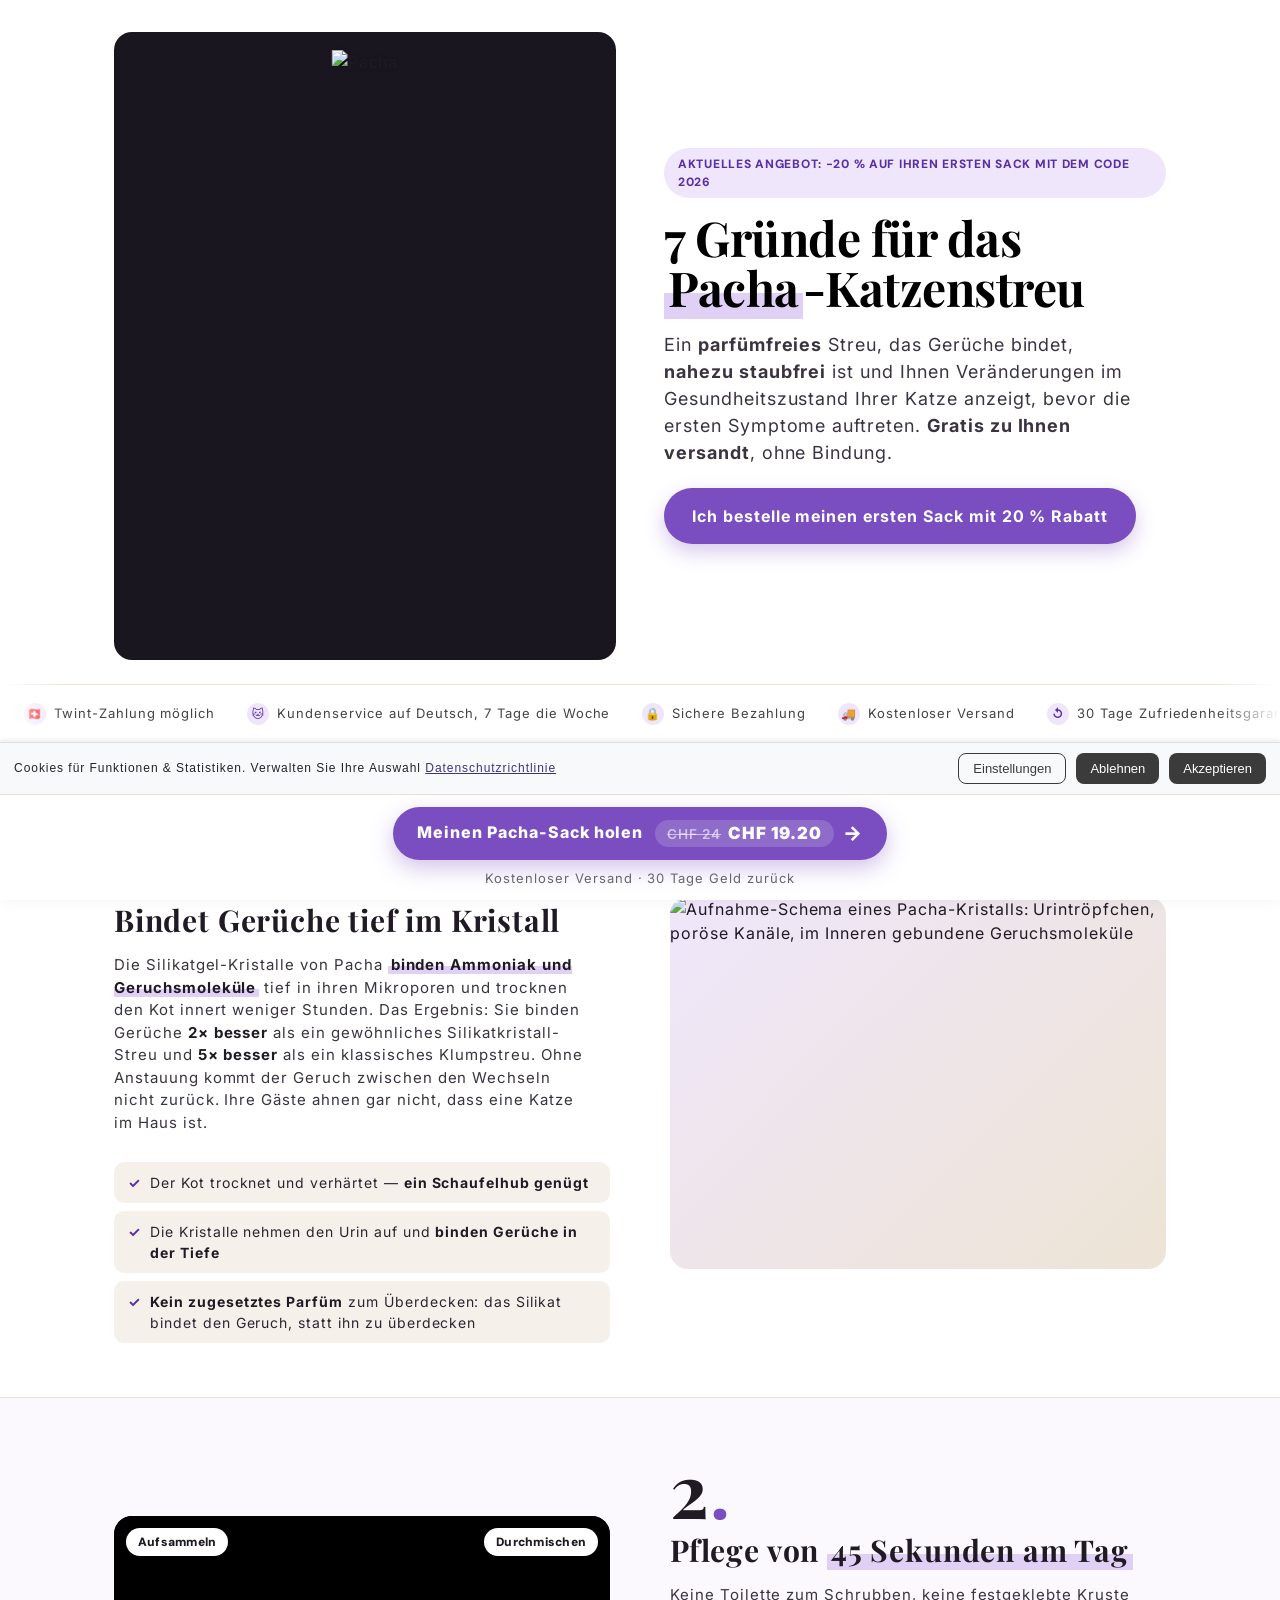
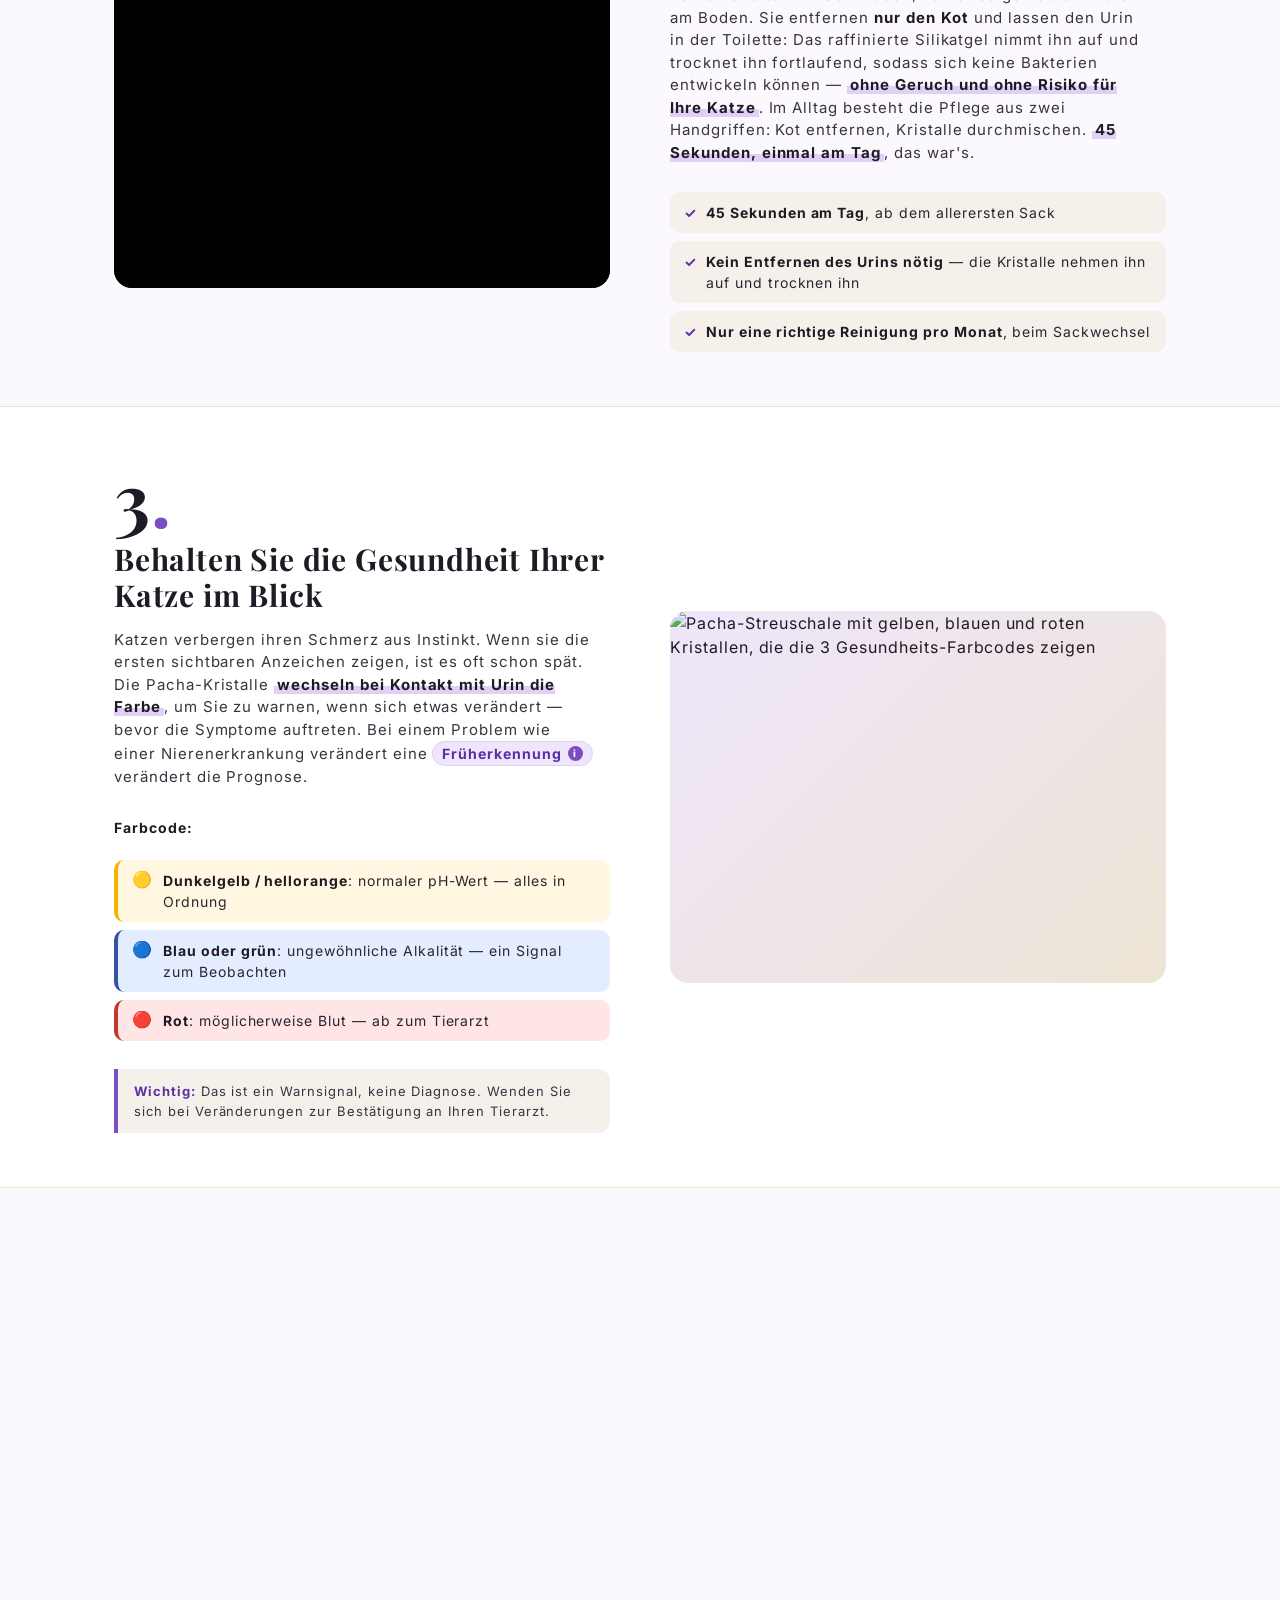
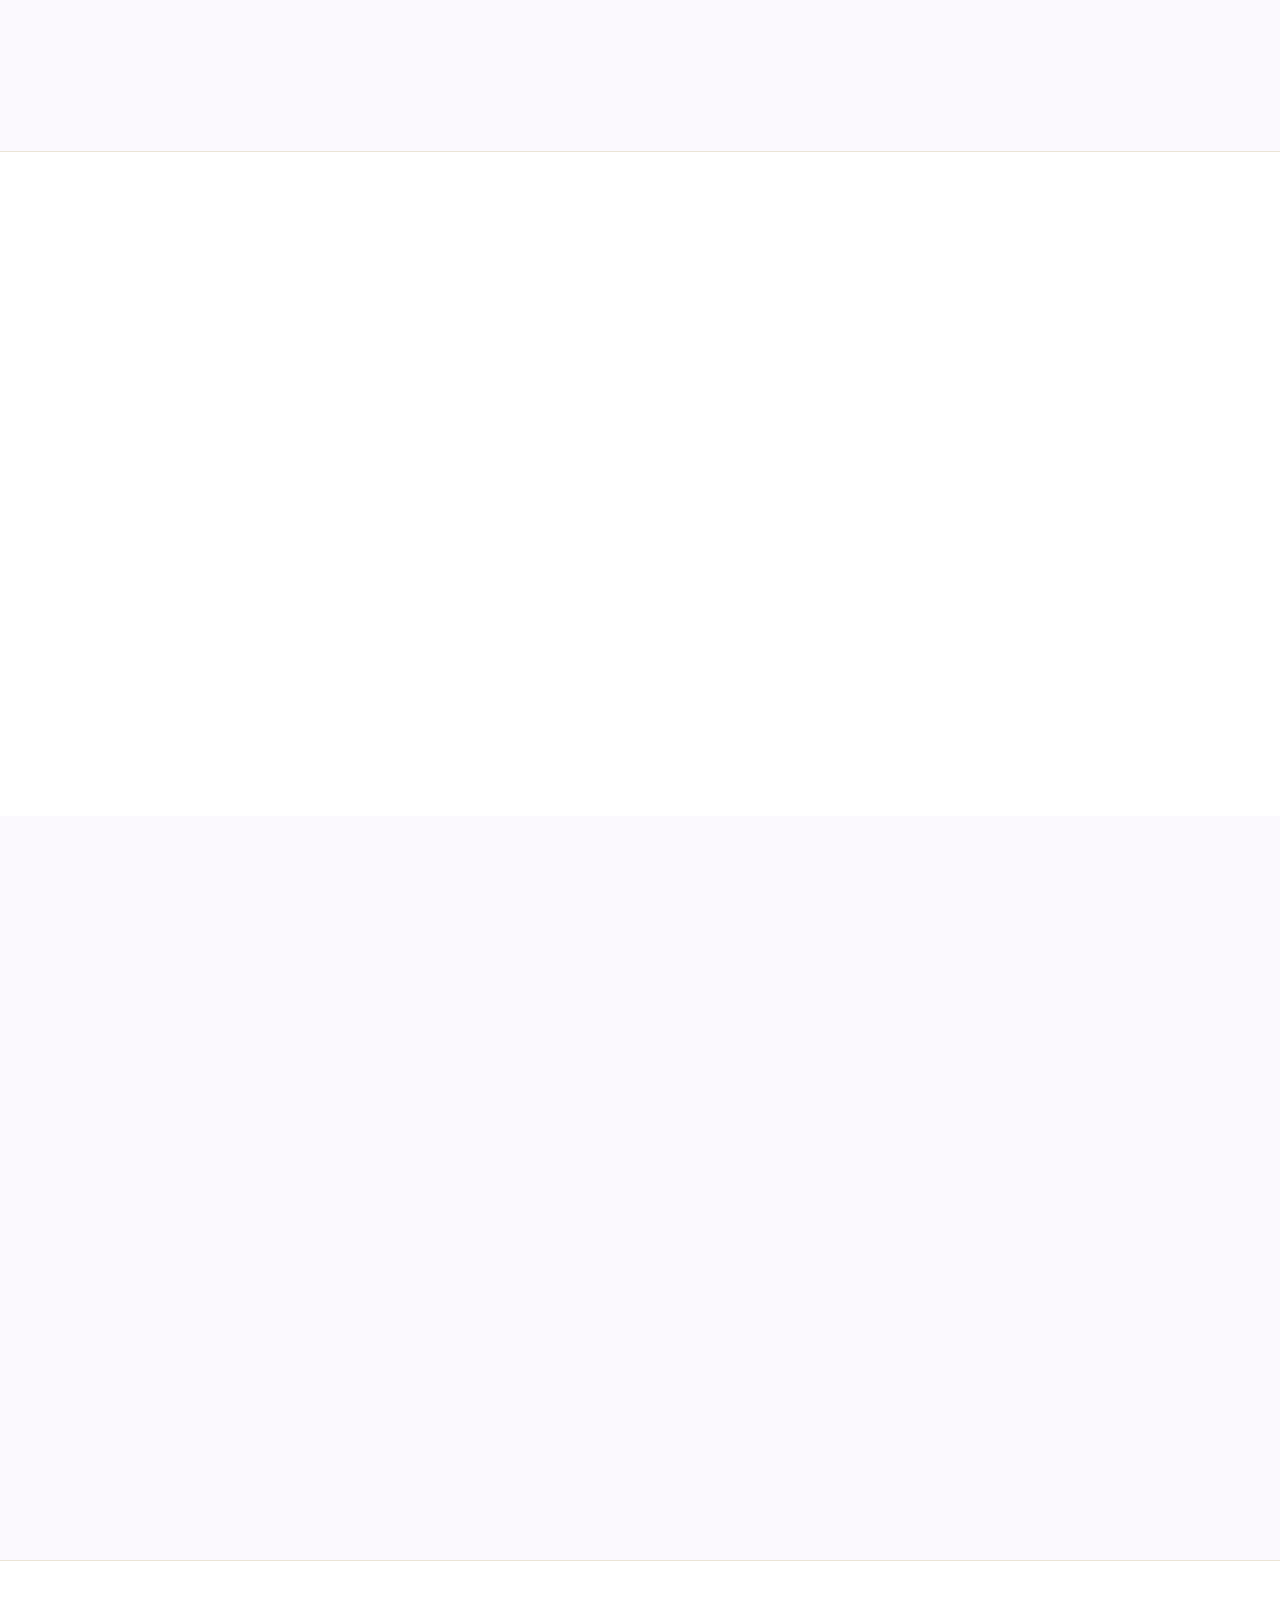
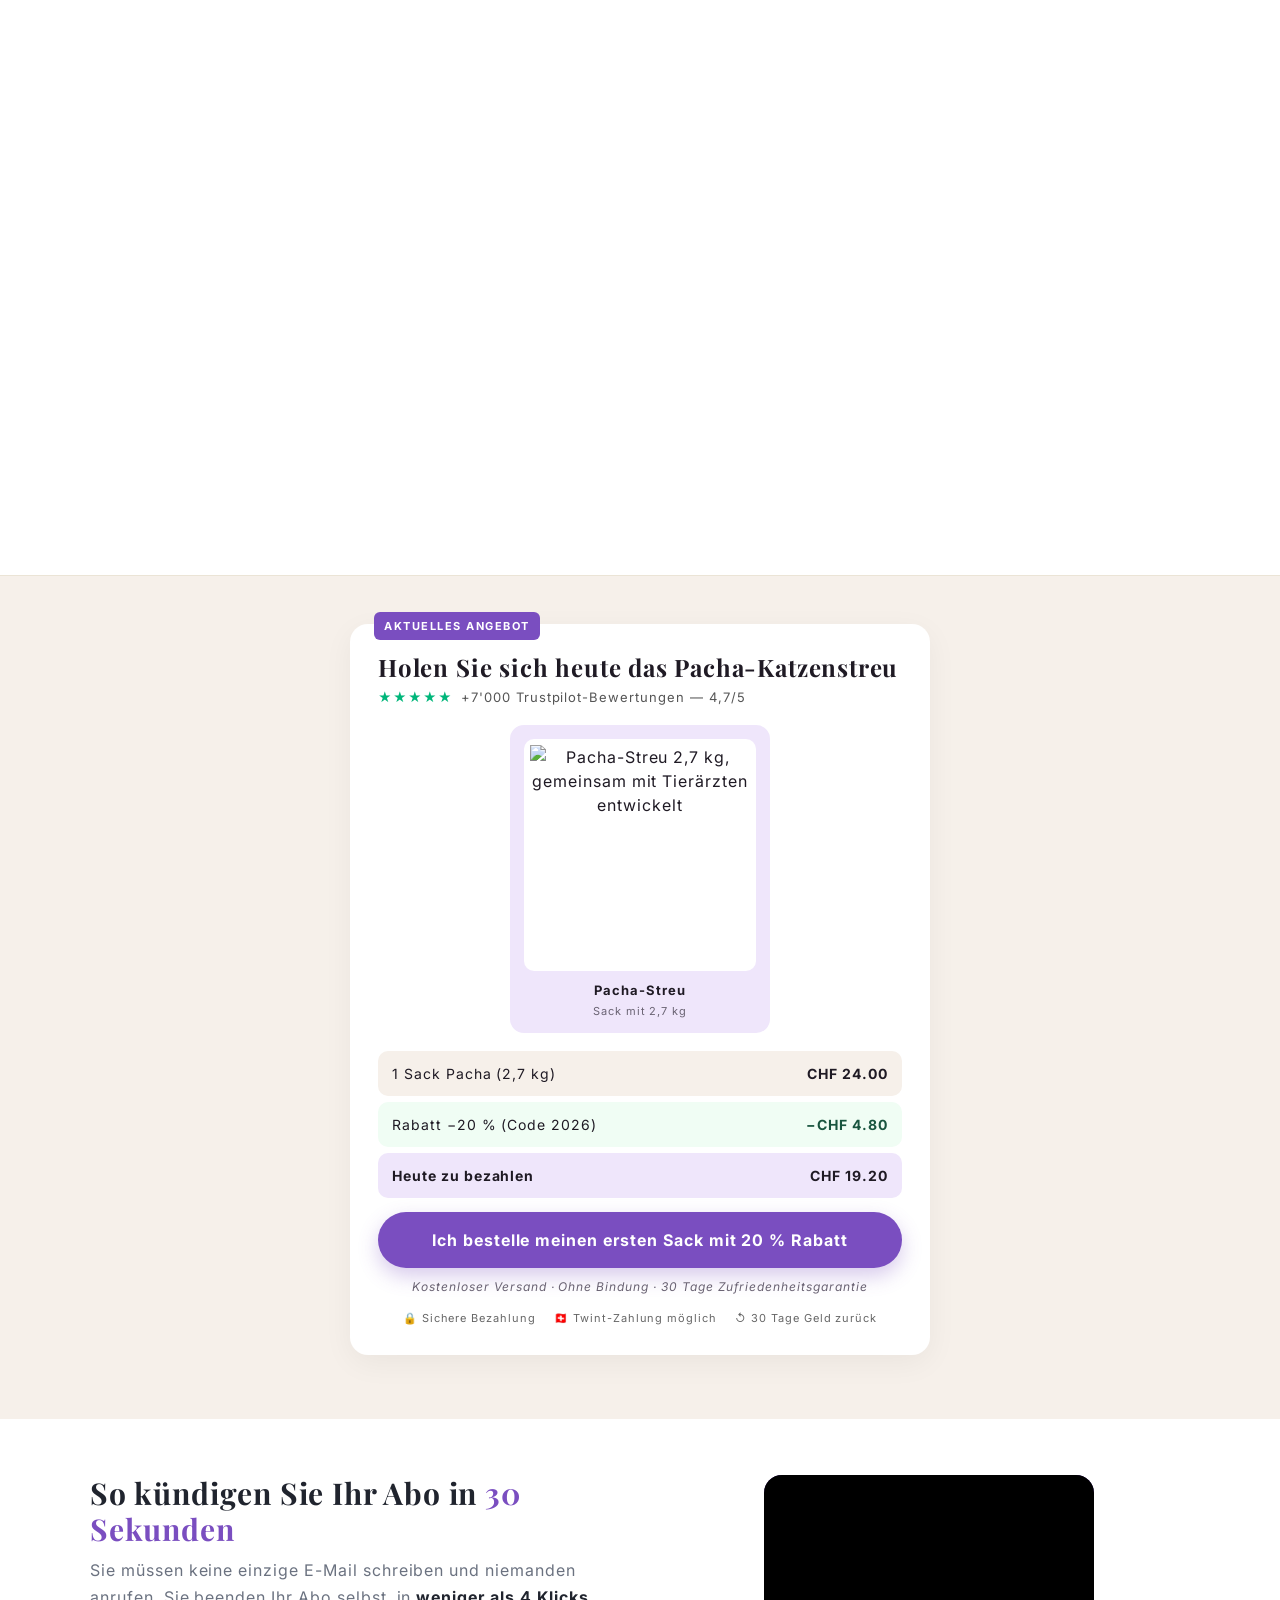
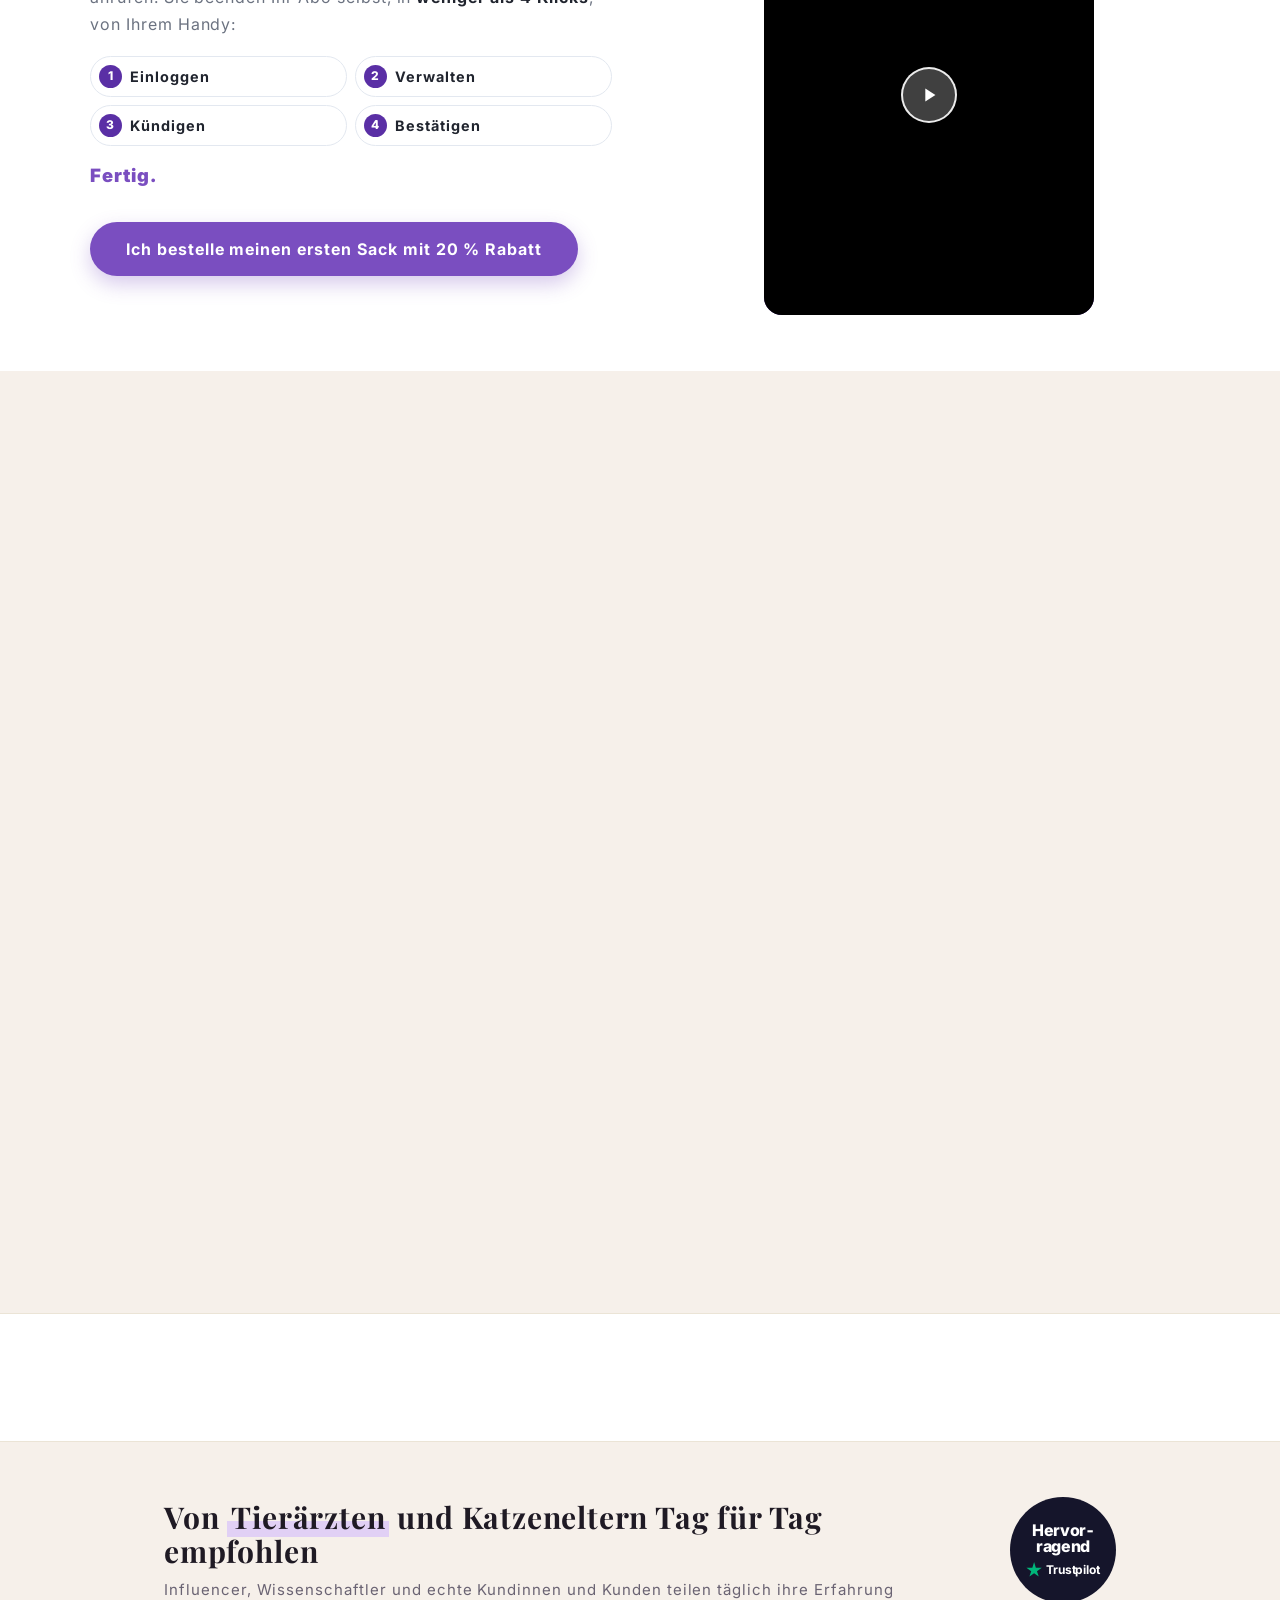
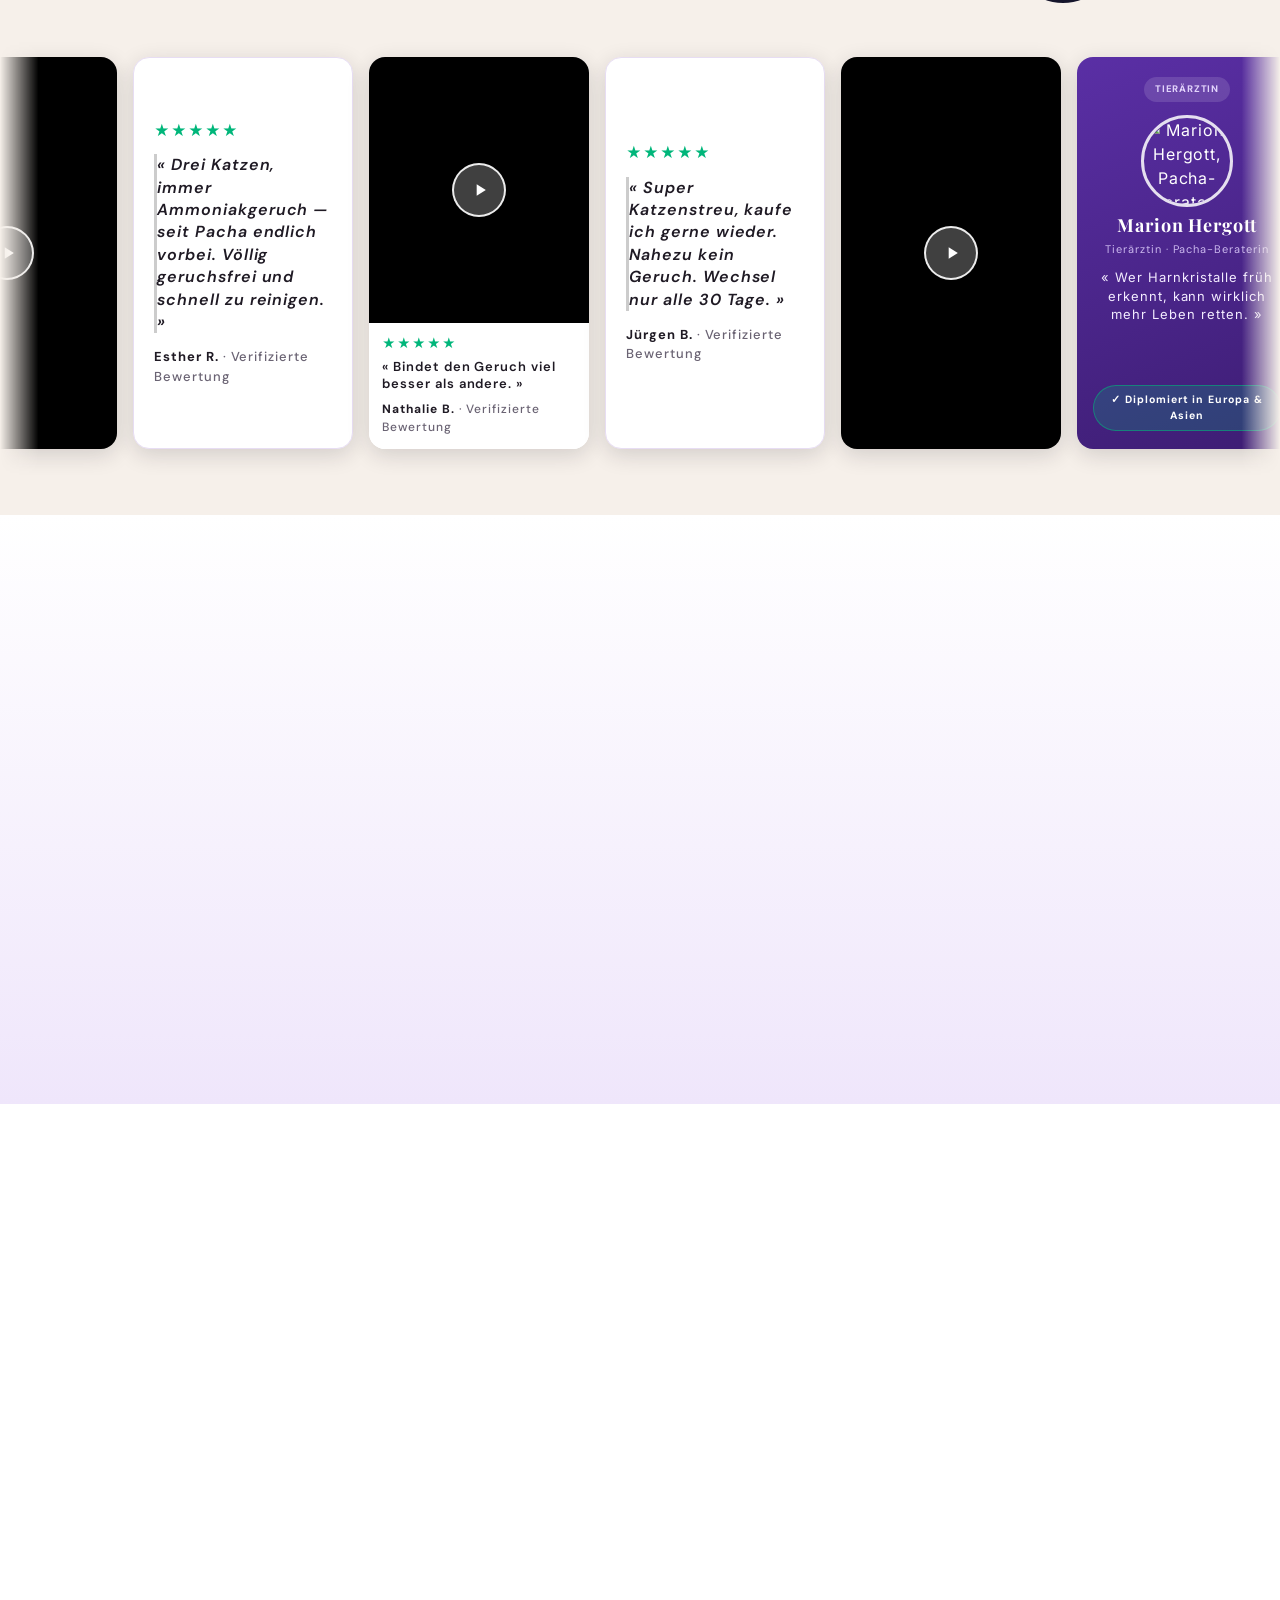
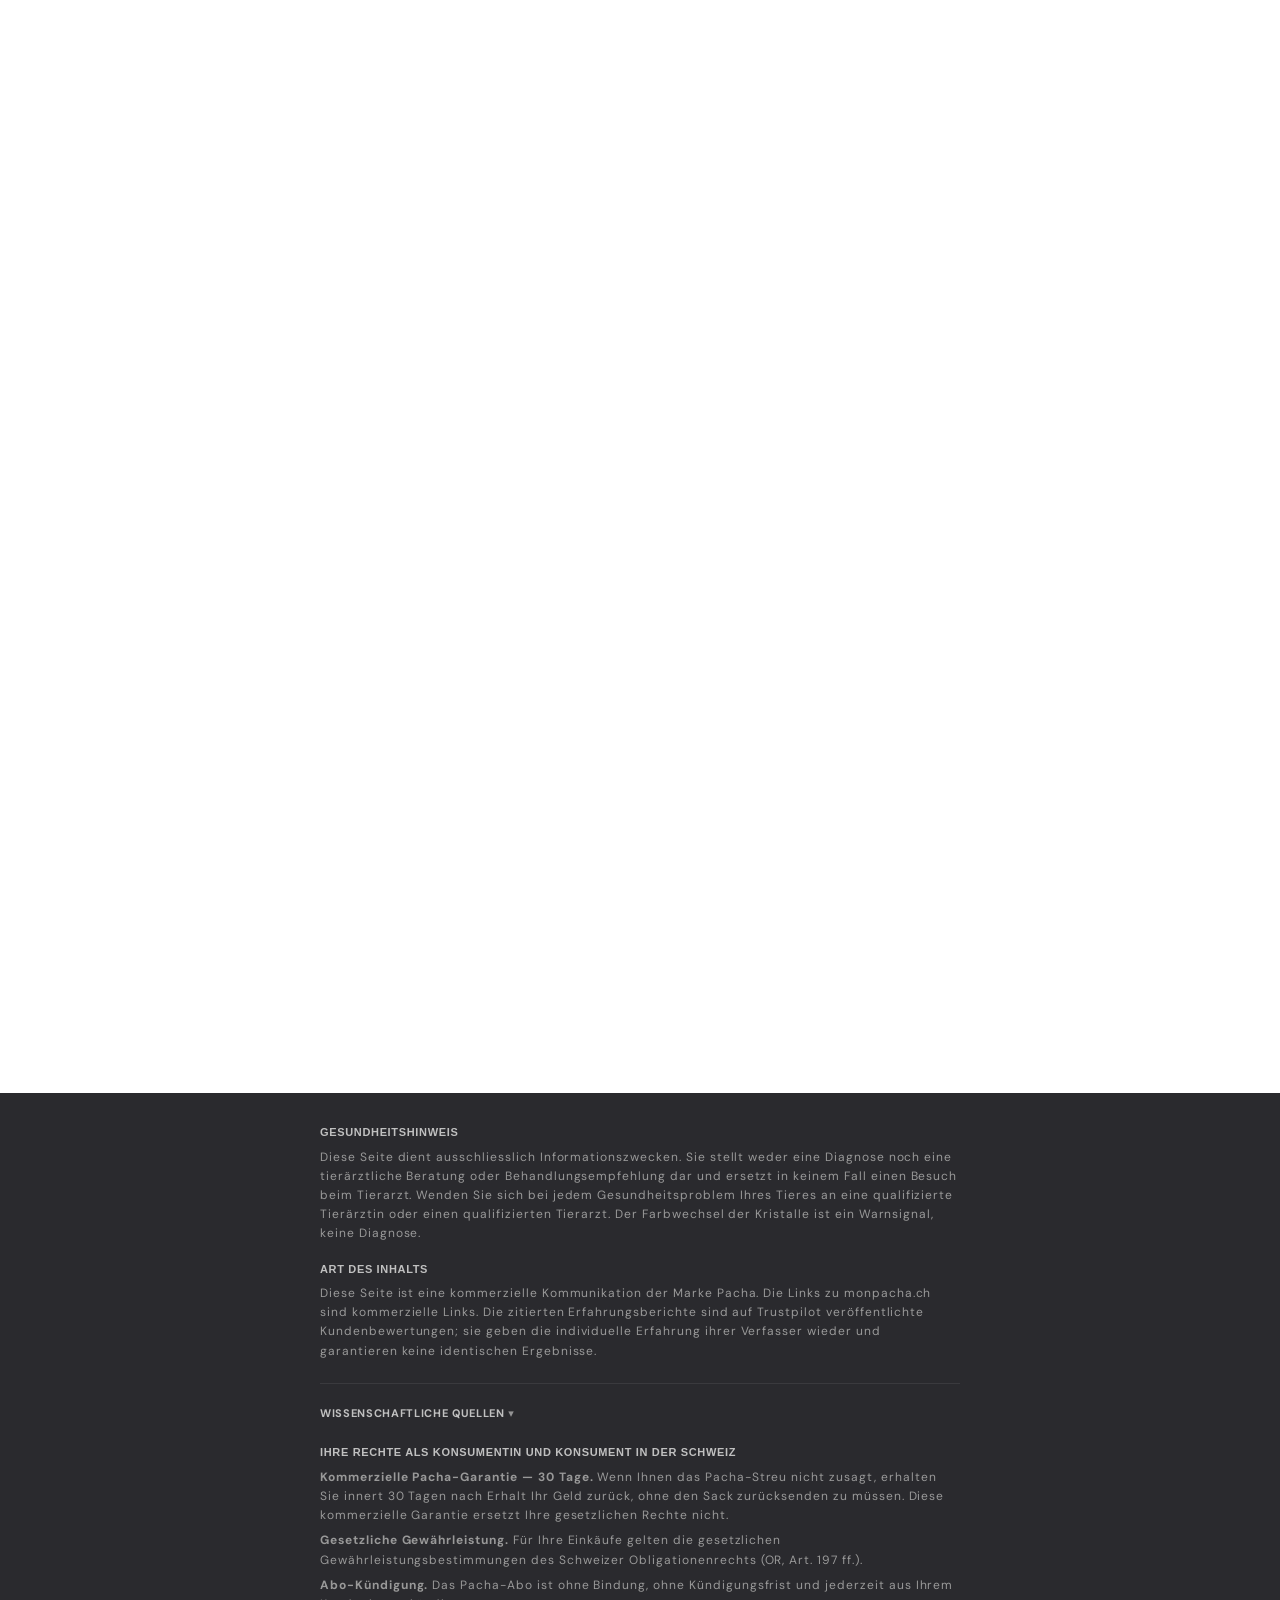
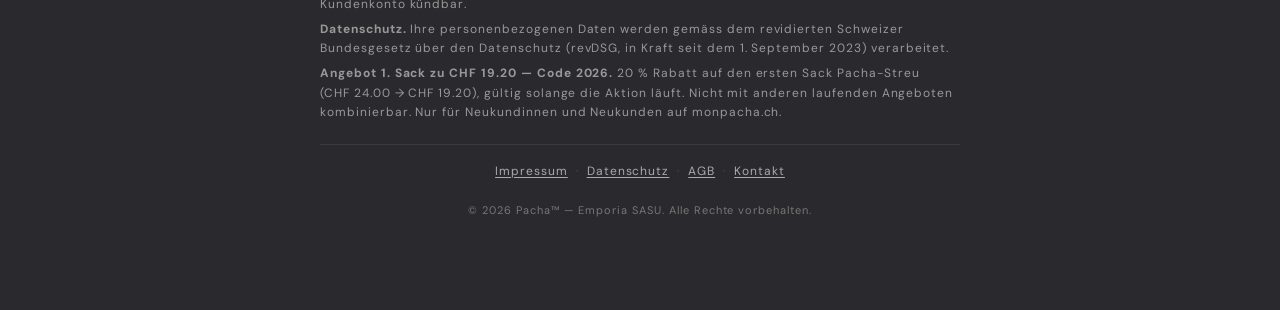
==== 1004_7-reasons_broad_ch-de/index.html @ e9b4cc2f "Renomme 1003/1004 CH : locale en ch-fr / ch-de (tiret) Co-Authored-By: Claude Opus 4.8 (1M context) " ====
<!doctype html>
<html lang="de" class="js">
<head>
  <meta charset="utf-8">
  <meta name="viewport" content="width=device-width, initial-scale=1.0, maximum-scale=1.0, user-scalable=0, viewport-fit=cover">
  <meta name="robots" content="noindex, nofollow">
  <title>7 Gründe für das Pacha-Katzenstreu
 &ndash; Pacha™ CH</title>
  <link rel="icon" type="image/png" href="//monpacha.ch/cdn/shop/files/pacha_flavicon.png?crop=center&height=32&v=1749494394&width=32">
  <meta name="description" content="Litière pour chats anti-odeur qui analyse la santé de votre chat. Livrée gratuitement tous les mois chez vous. Propre, sécurisante et facile à entretenir, testez-la aujourd&#39;hui sans aucun risque avec notre garantie satisfait ou offert.">
  <meta property="og:site_name" content="Pacha™ CH">
  <meta property="og:url" content="https://monpacha.ch/pages/7-grunde">
  <meta property="og:title" content="7 Gründe für das Pacha-Katzenstreu">
  <meta property="og:type" content="website">
  <meta property="og:description" content="Litière pour chats anti-odeur qui analyse la santé de votre chat. Livrée gratuitement tous les mois chez vous. Propre, sécurisante et facile à entretenir, testez-la aujourd&#39;hui sans aucun risque avec notre garantie satisfait ou offert.">

  <!-- RunConverge (Converge) -->
  <script>
    window.cvg||(cvg=function(){cvg.process?cvg.process.apply(cvg,arguments):cvg.queue.push(arguments)},cvg.queue=[]);
    cvg({"method":"consent","analytics":"denied","marketing":"denied"});
  </script>
  <script>window['__cvg_shopify_info']={product:null,variant:null,currency:"CHF",collection:{products:null},search:null};</script>

  <!-- Google Ads (gtag) + Consent Mode - defaut REFUSE (compte AW partage) -->
  <script>
    window.dataLayer = window.dataLayer || [];
    function gtag(){dataLayer.push(arguments);}
    gtag('consent','default',{'ad_storage':'denied','ad_user_data':'denied','ad_personalization':'denied','analytics_storage':'denied','wait_for_update':500});
    gtag('js', new Date());
    gtag('config', 'AW-11442341804');
  </script>
  <script async src="https://www.googletagmanager.com/gtag/js?id=AW-11442341804"></script>

  <link rel="preconnect" href="https://fonts.googleapis.com">
  <link rel="preconnect" href="https://fonts.gstatic.com" crossorigin>
  <link rel="preconnect" href="https://monpacha.ch" crossorigin>
  <link href="https://fonts.googleapis.com/css2?family=Playfair+Display:wght@700;900&family=Inter:wght@400;600;700&family=DM+Sans:wght@700;900&display=swap" rel="stylesheet">
  <link rel="stylesheet" href="/1004_7-reasons_broad_ch_de/css/page.css">
</head>
<body class="gradient">

<main id="MainContent" class="content-for-layout focus-none" role="main" tabindex="-1">
      <div id="shopify-section-template--17780786692304__main" class="shopify-section"><!-- 7-gruende-pacha (CH-DE): code 2026 -20% -->

<link rel="preconnect" href="https://cdn.shopify.com" crossorigin>
<link rel="preconnect" href="https://monpacha.fr" crossorigin>
<link rel="dns-prefetch" href="https://cdn.shopify.com">
<link rel="dns-prefetch" href="https://monpacha.fr">
<link rel="prefetch" href="https://monpacha.fr/pages/commencer">


<link rel="preconnect" href="https://fonts.googleapis.com">
<link rel="preconnect" href="https://fonts.gstatic.com" crossorigin>





<div class="pgt-page">



<!-- HERO -->
<section class="hero">
  <div class="wrap" style="max-width:1100px">
    <div class="hero-grid">
      <div class="hero-media">
        <video autoplay muted loop playsinline webkit-playsinline disablepictureinpicture preload="auto" fetchpriority="high">
          <source src="//monpacha.ch/cdn/shop/t/13/assets/gnt-hero-loop-ch.webm?v=69169513836589728671780063813" type="video/webm">
        </video>
        <img class="hero-logo" src="//monpacha.ch/cdn/shop/t/13/assets/gnt-hero-logo-ch.webp?v=20356281002147901831780058826" alt="Pacha" fetchpriority="high">
      </div>
      <div>
        <span class="hero-eyebrow">Aktuelles Angebot: −20 % auf Ihren ersten Sack mit dem Code 2026</span>
        <h1 class="hero-title">7 Gründe für das <span class="hl">Pacha</span>-Katzenstreu</h1>
        <p class="hero-sub">Ein <strong>parfümfreies</strong> Streu, das Gerüche bindet, <strong>nahezu staubfrei</strong> ist und Ihnen Veränderungen im Gesundheitszustand Ihrer Katze anzeigt, bevor die ersten Symptome auftreten. <strong>Gratis zu Ihnen versandt</strong>, ohne Bindung.</p>
        <a href="#r7-offer" class="hero-cta">Ich bestelle meinen ersten Sack mit 20 % Rabatt</a>
      </div>
    </div>
  </div>

  <!-- TRUST BAR -->
  <div class="trust">
    <div class="trust-track">
      <div><span class="ico">🇨🇭</span> Twint-Zahlung möglich</div>
      <div><span class="ico">🐱</span> Kundenservice auf Deutsch, 7 Tage die Woche</div>
      <div><span class="ico">🔒</span> Sichere Bezahlung</div>
      <div><span class="ico">🚚</span> Kostenloser Versand</div>
      <div><span class="ico">↺</span> 30 Tage Zufriedenheitsgarantie — ohne Rücksendung</div>
      <div><span class="ico">★</span> +7'000 verifizierte Trustpilot-Bewertungen</div>
      <!-- duplicat pour loop seamless -->
      <div aria-hidden="true"><span class="ico">🇨🇭</span> Twint-Zahlung möglich</div>
      <div aria-hidden="true"><span class="ico">🐱</span> Kundenservice auf Deutsch, 7 Tage die Woche</div>
      <div aria-hidden="true"><span class="ico">🔒</span> Sichere Bezahlung</div>
      <div aria-hidden="true"><span class="ico">🚚</span> Kostenloser Versand</div>
      <div aria-hidden="true"><span class="ico">↺</span> 30 Tage Zufriedenheitsgarantie — ohne Rücksendung</div>
      <div aria-hidden="true"><span class="ico">★</span> +7'000 verifizierte Trustpilot-Bewertungen</div>
    </div>
  </div>
</section>

<!-- GRUND 1 -->
<section class="feat">
  <div class="wrap">
    <div class="feat-grid">
      <div class="feat-text">
        <div class="num">1</div>
        <h2>Bindet Gerüche tief im Kristall</h2>
        <p>Die Silikatgel-Kristalle von Pacha <span class="hl">binden Ammoniak und Geruchsmoleküle</span> tief in ihren Mikroporen und trocknen den Kot innert weniger Stunden. Das Ergebnis: Sie binden Gerüche <strong>2× besser</strong> als ein gewöhnliches Silikatkristall-Streu und <strong>5× besser</strong> als ein klassisches Klumpstreu. Ohne Anstauung kommt der Geruch zwischen den Wechseln nicht zurück. Ihre Gäste ahnen gar nicht, dass eine Katze im Haus ist.</p>
        <ul class="bullets">
          <li>Der Kot trocknet und verhärtet — <strong>ein Schaufelhub genügt</strong></li>
          <li>Die Kristalle nehmen den Urin auf und <strong>binden Gerüche in der Tiefe</strong></li>
          <li><span><strong>Kein zugesetztes Parfüm</strong> zum Überdecken: das Silikat bindet den Geruch, statt ihn zu überdecken</span></li>
        </ul>
      </div>
      <div class="feat-img"><img src="//monpacha.ch/cdn/shop/t/13/assets/gnt-s2-crystal.webp?v=99017146453759535021780057923" alt="Aufnahme-Schema eines Pacha-Kristalls: Urintröpfchen, poröse Kanäle, im Inneren gebundene Geruchsmoleküle" loading="lazy" decoding="async"></div>
    </div>
  </div>
</section>

<!-- GRUND 2 -->
<section class="feat">
  <div class="wrap">
    <div class="feat-grid reverse">
      <div class="feat-text">
        <div class="num">2</div>
        <h2>Pflege von <span class="hl">45 Sekunden am Tag</span></h2>
        <p>Keine Toilette zum Schrubben, keine festgeklebte Kruste am Boden. Sie entfernen <strong>nur den Kot</strong> und lassen den Urin in der Toilette: Das raffinierte Silikatgel nimmt ihn auf und trocknet ihn fortlaufend, sodass sich keine Bakterien entwickeln können — <span class="hl">ohne Geruch und ohne Risiko für Ihre Katze</span>. Im Alltag besteht die Pflege aus zwei Handgriffen: Kot entfernen, Kristalle durchmischen. <span class="hl">45 Sekunden, einmal am Tag</span>, das war's.</p>
        <ul class="bullets">
          <li><strong>45 Sekunden am Tag</strong>, ab dem allerersten Sack</li>
          <li><strong>Kein Entfernen des Urins nötig</strong> — die Kristalle nehmen ihn auf und trocknen ihn</li>
          <li><strong>Nur eine richtige Reinigung pro Monat</strong>, beim Sackwechsel</li>
        </ul>
      </div>
      <div class="feat-img feat-vs-wrap" style="background:#000;padding:0">
        <div class="feat-vs">
          <div>
            <span class="vs-pill vs-pill--pacha">Aufsammeln</span>
            <video data-lazy="autoplay" muted loop playsinline webkit-playsinline disablepictureinpicture preload="none">
              <source data-src="https://monpacha.fr/cdn/shop/t/33/assets/ljdc-routine-step1.webm" type="video/webm">
            </video>
          </div>
          <div>
            <span class="vs-pill" style="right:12px;background:#fff;color:var(--ink)">Durchmischen</span>
            <video data-lazy="autoplay" muted loop playsinline webkit-playsinline disablepictureinpicture preload="none">
              <source data-src="https://monpacha.fr/cdn/shop/t/33/assets/ljdc-routine-step2.webm" type="video/webm">
            </video>
          </div>
        </div>
      </div>
    </div>
  </div>
</section>

<!-- GRUND 3 -->
<section class="feat feat--modal">
  <div class="wrap">
    <div class="feat-grid">
      <div class="feat-text">
        <div class="num">3</div>
        <h2>Behalten Sie die Gesundheit Ihrer Katze im Blick</h2>
        <p>Katzen verbergen ihren Schmerz aus Instinkt. Wenn sie die ersten sichtbaren Anzeichen zeigen, ist es oft schon spät. Die Pacha-Kristalle <span class="hl">wechseln bei Kontakt mit Urin die Farbe</span>, um Sie zu warnen, wenn sich etwas verändert — bevor die Symptome auftreten. Bei einem Problem wie einer Nierenerkrankung verändert eine <span class="pgt-chip" tabindex="0" role="button" aria-label="Quelle ansehen">Früherkennung<span class="pgt-chip-i">i</span><span class="pgt-chip-pop pgt-chip-pop--video"><button type="button" class="pgt-chip-close" aria-label="Schliessen">×</button><span class="pgt-pop-vid"><iframe data-src="https://player.vimeo.com/video/1069483971?title=0&amp;byline=0&amp;portrait=0" title="Pacha-Farben in Aktion" loading="lazy" frameborder="0" allow="autoplay; fullscreen; picture-in-picture" allowfullscreen></iframe></span><span class="pgt-pop-title">Früherkennung</span>Bei chronischer Nierenerkrankung der Katze beträgt die mediane Überlebenszeit etwa 1.151 Tage bei früher Erkennung, gegenüber 103 Tagen im fortgeschrittenen Stadium. Pacha bietet einen täglichen visuellen Anhaltspunkt — keine Diagnose.<br><em>Boyd et al. (2008).</em></span></span> verändert die Prognose.</p>
        <p style="font-weight:700;margin:14px 0 8px;font-size:14px;color:var(--ink)">Farbcode:</p>
        <ul class="color-code">
          <li class="cc-yellow"><span class="dot">🟡</span><span><strong>Dunkelgelb / hellorange</strong>: normaler pH-Wert — alles in Ordnung</span></li>
          <li class="cc-blue"><span class="dot">🔵</span><span><strong>Blau oder grün</strong>: ungewöhnliche Alkalität — ein Signal zum Beobachten</span></li>
          <li class="cc-red"><span class="dot">🔴</span><span><strong>Rot</strong>: möglicherweise Blut — ab zum Tierarzt</span></li>
        </ul>
        <div class="vet-note"><strong>Wichtig:</strong> Das ist ein Warnsignal, keine Diagnose. Wenden Sie sich bei Veränderungen zur Bestätigung an Ihren Tierarzt.</div>
      </div>
      <div class="feat-img"><img src="//monpacha.ch/cdn/shop/t/13/assets/chatpipi-couleurs-pacha.webp?v=90041079273266390921780057923" alt="Pacha-Streuschale mit gelben, blauen und roten Kristallen, die die 3 Gesundheits-Farbcodes zeigen" loading="lazy" decoding="async"></div>
    </div>
  </div>
</section>

<!-- GRUND 4 -->
<section class="feat">
  <div class="wrap">
    <div class="feat-grid reverse">
      <div class="feat-text">
        <div class="num">4</div>
        <h2>Nahezu staubfrei</h2>
        <p>Der Staub, der aufwirbelt, wenn Ihre Katze scharrt, ist genau das, was sie den ganzen Tag einatmet. Und was auch Sie einatmen. Pacha setzt auf eine <span class="hl">patentierte Filtertechnologie</span>, gemeinsam mit Tierärzten entwickelt, um nahezu den gesamten Staub zurückzuhalten — beim Einfüllen wie beim Scharren.</p>
        <ul class="bullets">
          <li><strong>Nahezu staubfrei</strong> beim Einfüllen und beim Scharren</li>
          <li>Schont die <strong>Atemwege</strong> Ihrer Katze und der ganzen Familie</li>
          <li>Saubere Körner, die <strong>nicht an den Pfoten kleben</strong> — kaum etwas gelangt aus der Toilette</li>
        </ul>
      </div>
      <div class="feat-img feat-vs-wrap" style="background:#000;padding:0">
        <div class="feat-vs">
          <div>
            <span class="vs-pill vs-pill--pacha">Pacha</span>
            <video data-lazy="autoplay" muted loop playsinline webkit-playsinline disablepictureinpicture preload="none">
              <source data-src="//monpacha.ch/cdn/shop/t/13/assets/ljdc-dust-pacha.webm?v=180196412394521798451778592792" type="video/webm">
            </video>
          </div>
          <div>
            <span class="vs-pill vs-pill--other">Andere Marke</span>
            <video data-lazy="autoplay" muted loop playsinline webkit-playsinline disablepictureinpicture preload="none">
              <source data-src="//monpacha.ch/cdn/shop/t/13/assets/ljdc-dust-other.webm?v=102367399380978946891778592792" type="video/webm">
            </video>
          </div>
          <span class="vs-badge">VS</span>
        </div>
      </div>
    </div>
  </div>
</section>

<!-- GRUND 5 -->
<section class="feat">
  <div class="wrap">
    <div class="feat-grid">
      <div class="feat-text">
        <div class="num">5</div>
        <h2>Ein Sack, der einen ganzen Monat reicht</h2>
        <p>Ein Sack Pacha (2,7&nbsp;kg) ersetzt bis zu 4 Säcke klassisches Klumpstreu. Da das Streu <strong>nicht klumpt</strong>, werfen Sie nicht täglich grosse Klumpen weg: Sie entfernen nur den Kot, und der Urin wird den ganzen Monat von den Kristallen aufgenommen. Das Ergebnis: <span class="hl">ein Sack reicht einen ganzen Monat für eine Katze</span> — ohne etwas nachzufüllen oder zwischendurch zu wechseln.</p>
        <ul class="bullets">
          <li><strong>Reicht einen Monat</strong> bei einer Katze — bei guter Toilettenhygiene</li>
          <li>Monatlich gerechnet <strong>günstiger</strong> als die meisten Marken im Grossverteiler</li>
          <li><strong>Ein leichter Sack von 2,7&nbsp;kg</strong> — statt über 10&nbsp;kg herumzuschleppen</li>
        </ul>
      </div>
      <div class="feat-img"><img src="//monpacha.ch/cdn/shop/t/13/assets/r4-pacha-vs-4-sacs-agglo.webp?v=61800489271466514631780057923" alt="1 Pacha-Sack neben 4 Säcken klassischem Klumpstreu, um die Reichweite zu zeigen — 1 Pacha-Sack = 4 Konkurrenz-Säcke" loading="lazy" decoding="async"></div>
    </div>
  </div>
</section>

<!-- GRUND 6 -->
<section class="feat">
  <div class="wrap">
    <div class="feat-grid reverse">
      <div class="feat-text">
        <div class="num">6</div>
        <h2>Französische Marke, <span class="hl">gratis zu Ihnen in die Schweiz versandt</span> — ohne Bindung</h2>
        <p>Pacha kommt als Abo zu Ihnen: ein Sack <span class="hl">jeden Monat gratis versandt</span>, genau dann, wenn der vorige zur Neige geht — Schluss mit schweren Säcken aus dem Laden. Und vor allem <strong>ohne Bindung</strong>: Sie passen den Rhythmus an, pausieren oder kündigen selbst in unter 2 Minuten, ohne irgendwo anrufen zu müssen. Französische Marke, in der Region Rhône-Alpes gemeinsam mit Tierärzten entwickelt, Kundenservice auf Deutsch 7 Tage die Woche.</p>
        <p style="margin-top:6px;font-size:15px"><a href="#pdesabo-7rp" style="display:inline-flex;align-items:center;gap:6px;color:var(--pacha-2);font-weight:700;text-decoration:underline;text-underline-offset:3px">So kündigen Sie in 30 Sekunden →</a></p>
        <ul class="bullets">
          <li><strong>Französische Marke</strong>, kontrollierte Herstellung</li>
          <li><strong>Kostenloser Versand nach Hause</strong> — keine Säcke mehr aus dem Laden schleppen</li>
          <li><strong>Ohne Bindung</strong>: Sie passen den Rhythmus an oder stoppen mit zwei Klicks</li>
        </ul>
      </div>
      <div class="feat-img"><img src="//monpacha.ch/cdn/shop/t/13/assets/gnt-s6-delivery.webp?v=74535146805061327681780057923" alt="Pacha-Kundin nimmt ihr Pacha-Paket an der Haustür entgegen" loading="lazy" decoding="async"></div>
    </div>
  </div>
</section>

<!-- GRUND 7 -->
<section class="feat">
  <div class="wrap">
    <div class="feat-grid">
      <div class="feat-text">
        <div class="num">7</div>
        <h2>30 Tage, um sich zu überzeugen — ohne das Streu zurückzusenden</h2>
        <p>Sie testen Pacha in Ihrem Tempo. Wenn Ihnen das Streu innert 30 Tagen nicht zusagt, erstattet Ihnen Pacha den Betrag ohne Rückfragen — <span class="hl">und Sie müssen nichts zurücksenden</span>. Das Streu dürfen Sie behalten. Und das Abo ist ohne Bindung: Pausieren oder beenden Sie es in 10 Sekunden in Ihrem Konto.</p>
        <ul class="bullets">
          <li><strong>30 Tage Zufriedenheitsgarantie</strong> auf Ihren ersten Sack</li>
          <li><strong>Kein Zurücksenden nötig</strong> — das Streu behalten Sie</li>
          <li><strong>Ohne Bindung</strong> — Pause oder Stopp in 10 Sekunden</li>
        </ul>
      </div>
      <div class="feat-img">
        <img src="//monpacha.ch/cdn/shop/t/13/assets/r7-garantie-salon-clean.webp?v=170549514375782713981780994369" alt="Entspannte Kundin auf dem Sofa, die auf ihr Smartphone schaut, eine Katze döst neben ihr" loading="lazy" decoding="async">
        <div class="pgt-notif pgt-notif--s1"><div class="pgt-notif-head"><span class="pgt-notif-ic" role="img" aria-label="Pacha" style="background-image:url('https://monpacha.fr/cdn/shop/files/pacha_flavicon.png')"></span>Pacha</div><div class="pgt-notif-msg">Versand pausiert ⏸️</div></div>
        <div class="pgt-notif pgt-notif--s2"><div class="pgt-notif-head"><span class="pgt-notif-ic" role="img" aria-label="Pacha" style="background-image:url('https://monpacha.fr/cdn/shop/files/pacha_flavicon.png')"></span>Pacha</div><div class="pgt-notif-msg">Abo gekündigt ✅</div></div>
      </div>
    </div>
  </div>
</section>

<!-- ANGEBOT -->
<section class="offer-wrap" id="r7-offer">
  <div class="wrap">
    <div class="offer">
      <span class="tag">Aktuelles Angebot</span>
      <h3>Holen Sie sich heute das Pacha-Katzenstreu</h3>
      <div class="reviews"><span style="color:#00b67a;letter-spacing:1px">★★★★★</span> +7'000 Trustpilot-Bewertungen — 4,7/5</div>

      <div class="offer-product-single">
        <div class="bundle-item">
          <div class="pic">
            <img src="//monpacha.ch/cdn/shop/t/13/assets/pacha-sac-product.webp?v=165018724411538130831780059121" alt="Pacha-Streu 2,7 kg, gemeinsam mit Tierärzten entwickelt" loading="lazy" decoding="async">
          </div>
          <div class="label">Pacha-Streu</div>
          <div class="sub">Sack mit 2,7&nbsp;kg</div>
        </div>
      </div>

      <div class="pack-row"><span>1 Sack Pacha (2,7&nbsp;kg)</span><span><strong>CHF&nbsp;24.00</strong></span></div>
      <div class="pack-row pack-row--discount"><span>Rabatt −20&nbsp;% (Code 2026)</span><span><strong>−CHF&nbsp;4.80</strong></span></div>
      <div class="pack-row pack-row--total"><span><strong>Heute zu bezahlen</strong></span><span><strong>CHF&nbsp;19.20</strong></span></div>

      <a href="https://monpacha.ch/de/pages/commencer" class="cta">Ich bestelle meinen ersten Sack mit 20 % Rabatt</a>
      <p class="reassure-line">Kostenloser Versand · Ohne Bindung · 30 Tage Zufriedenheitsgarantie</p>
      <div class="badges-row">
        <span>🔒 Sichere Bezahlung</span>
        <span>🇨🇭 Twint-Zahlung möglich</span>
        <span>↺ 30 Tage Geld zurück</span>
      </div>
    </div>
  </div>
</section>

<!-- KÜNDIGEN IN 30 SEKUNDEN -->
<section class="pdesabo" id="pdesabo-7rp" style="--pd-bg:#ffffff;--pd-accent:#7a4ec0;--pd-num:#5a2fa5;--pd-video:#5a2fa5;--pd-text:#20242e;--pd-muted:#6b7280;--pd-border:#e3e8f0;">
  <div class="pdesabo-wrap">
    <h2 class="pdesabo-title">So kündigen Sie Ihr Abo in <span>30 Sekunden</span></h2>
    <div class="pdesabo-grid">
      <div class="pdesabo-text">
        <p class="pdesabo-p">Sie müssen keine einzige E-Mail schreiben und niemanden anrufen. Sie beenden Ihr Abo selbst, in <strong>weniger als 4 Klicks</strong>, von Ihrem Handy:</p>
        <ol class="pdesabo-steps">
          <li><span class="pdesabo-num">1</span> Einloggen</li>
          <li><span class="pdesabo-num">2</span> Verwalten</li>
          <li><span class="pdesabo-num">3</span> Kündigen</li>
          <li><span class="pdesabo-num">4</span> Bestätigen</li>
        </ol>
        <p class="pdesabo-end">Fertig.</p><div class="pdesabo-cta"><a href="https://monpacha.ch/de/pages/commencer" class="cta">Ich bestelle meinen ersten Sack mit 20 % Rabatt</a></div></div>
      <div class="pdesabo-media">
        <div class="pdesabo-video" id="pdvid-7rp" role="button" tabindex="0" aria-label="Video abspielen: so kündigen Sie Ihr Abo in 30 Sekunden">
          <video playsinline webkit-playsinline disablepictureinpicture preload="none" poster="//monpacha.ch/cdn/shop/t/13/assets/de-abo-desabo-poster.jpg?v=80774217536698789671780668198">
            <source src="//monpacha.ch/cdn/shop/t/13/assets/de-abo-desabo.webm?v=97350142066063926911780668198" type="video/webm">
          </video>
          <span class="pdesabo-play" aria-hidden="true"><svg viewBox="0 0 24 24" width="22" height="22" fill="#fff" focusable="false"><path d="M8 5v14l11-7z"></path></svg></span>
        </div>
      </div>
    </div>
  </div>
  
  
</section>



<!-- TABLEAU COMPARATIF -->
<section class="compare">
  <div class="wrap">
    <h2>Pacha <em>vs. klassisches Streu</em></h2>
    <div class="cmp-card">
      <div class="cmp-grid">
        <div class="cmp-cell cmp-h"></div>
        <div class="cmp-cell cmp-h cmp-h--pacha">Pacha</div>
        <div class="cmp-cell cmp-h">Klassisches Streu</div>

        <div class="cmp-cell cmp-label"><span class="cmp-icon" style="background:#efe6fb">🌬️</span><span>Bindet Gerüche in der Tiefe (ohne zugesetztes Parfüm)</span></div>
        <div class="cmp-cell cmp-pcell"><span class="cmp-yes">✓</span></div>
        <div class="cmp-cell"><span class="cmp-no">✕</span></div>

        <div class="cmp-cell cmp-label"><span class="cmp-icon" style="background:#ffe9c8">💨</span><span>Nahezu staubfrei</span></div>
        <div class="cmp-cell cmp-pcell"><span class="cmp-yes">✓</span></div>
        <div class="cmp-cell"><span class="cmp-no">✕</span></div>

        <div class="cmp-cell cmp-label"><span class="cmp-icon" style="background:#ffd9d9">🩺</span><span>Gesundheitsindikator durch Farbwechsel</span></div>
        <div class="cmp-cell cmp-pcell"><span class="cmp-yes">✓</span></div>
        <div class="cmp-cell"><span class="cmp-no">✕</span></div>

        <div class="cmp-cell cmp-label"><span class="cmp-icon" style="background:#d8f0e2">📅</span><span>Reicht einen Monat bei einer Katze</span></div>
        <div class="cmp-cell cmp-pcell"><span class="cmp-yes">✓</span></div>
        <div class="cmp-cell"><span class="cmp-no">✕</span></div>

        <div class="cmp-cell cmp-label"><span class="cmp-icon" style="background:#fff2cc">🐾</span><span>Klebt nicht an den Pfoten, verteilt sich nicht in der Wohnung</span></div>
        <div class="cmp-cell cmp-pcell"><span class="cmp-yes">✓</span></div>
        <div class="cmp-cell"><span class="cmp-no">✕</span></div>

        <div class="cmp-cell cmp-label"><span class="cmp-icon" style="background:#dde7ff">📦</span><span>Kostenloser Versand nach Hause</span></div>
        <div class="cmp-cell cmp-pcell"><span class="cmp-yes">✓</span></div>
        <div class="cmp-cell"><span class="cmp-no">✕</span></div>

        <div class="cmp-cell cmp-label"><span class="cmp-icon" style="background:#fce6ff">🇫🇷</span><span>Kundenservice auf Deutsch, 7 Tage die Woche</span></div>
        <div class="cmp-cell cmp-pcell"><span class="cmp-yes">✓</span></div>
        <div class="cmp-cell"><span class="cmp-no">✕</span></div>

        <div class="cmp-cell cmp-label"><span class="cmp-icon" style="background:#e1d0f5">🔓</span><span>Ohne Bindung, jederzeit pausierbar</span></div>
        <div class="cmp-cell cmp-pcell"><span class="cmp-yes">✓</span></div>
        <div class="cmp-cell"><span class="cmp-yes">✓</span></div>
      </div>
    </div>
    <div style="display:flex;justify-content:center;margin-top:28px">
      <a href="#r7-offer" class="cta" style="max-width:340px">Je profite de l'offre -20%</a>
    </div>
  </div>
</section>

<!-- PRESS -->
<section class="press">
  <div class="wrap">
    <div class="label">Vu dans la presse</div>
    <div class="logos">
      <img src="//monpacha.ch/cdn/shop/t/13/assets/logo-aufeminin.png?v=23258449874903479371780057923" alt="aufeminin" width="120" height="60" loading="lazy" decoding="async">
      <img src="//monpacha.ch/cdn/shop/t/13/assets/logo-felicat-v2.webp?v=172064931373261424091780057923" alt="FeliCat" width="120" height="60" loading="lazy" decoding="async">
      <img src="//monpacha.ch/cdn/shop/t/13/assets/logo-pleine-vie-couleur.avif?v=1560843940004531371780057923" alt="Pleine Vie" width="120" height="60" loading="lazy" decoding="async">
    </div>
  </div>
</section>

<!-- VIDEO-BEWERTUNGEN -->

<section class="pvr">
  <div class="pvr-head">
    <div class="pvr-head-text">
      <h2>Von <span class="hl">Tierärzten</span> und Katzeneltern Tag für Tag empfohlen</h2>
      <p class="pvr-sub">Influencer, Wissenschaftler und echte Kundinnen und Kunden teilen täglich ihre Erfahrung</p>
    </div>
    <div class="pvr-tp"><span class="tp-round" role="img" aria-label="Hervorragend bewertet auf Trustpilot"><span class="tp-round-rated">Hervor&shy;ragend</span><span class="tp-round-tp"><span class="tp-round-star"></span>Trustpilot</span></span></div>
  </div>
  <div class="pvr-scroller" id="pvr-scroller">
    <div class="pvr-track" id="pvr-track">

      <div class="pvr-card pvr-card--video" role="button" tabindex="0" aria-label="Video abspielen">
        <video muted loop playsinline webkit-playsinline preload="none"><source src="//monpacha.ch/cdn/shop/t/13/assets/de-tt-vid-1.webm?v=98927420785375451191780668201" type="video/webm"></video>
      </div>

      <div class="pvr-card pvr-card--quote">
        <div class="pvr-q-inner">
          <div class="pvr-stars">★★★★★</div>
          <blockquote>« Drei Katzen, immer Ammoniakgeruch — seit Pacha endlich vorbei. Völlig geruchsfrei und schnell zu reinigen. »</blockquote>
          <div class="pvr-q-name">Esther R. <span>· Verifizierte Bewertung</span></div>
        </div>
      </div>

      <div class="pvr-card pvr-card--rev" role="button" tabindex="0" aria-label="Video abspielen">
        <div class="pvr-rev-vid"><video muted loop playsinline webkit-playsinline preload="none"><source src="//monpacha.ch/cdn/shop/t/13/assets/de-tt-vid-3.webm?v=69694120110346807951780668206" type="video/webm"></video></div>
        <div class="pvr-rev-foot"><div class="pvr-stars">★★★★★</div><p>« Bindet den Geruch viel besser als andere. »</p><div class="pvr-rev-name">Nathalie B. <span>· Verifizierte Bewertung</span></div></div>
      </div>

      <div class="pvr-card pvr-card--quote">
        <div class="pvr-q-inner">
          <div class="pvr-stars">★★★★★</div>
          <blockquote>« Super Katzenstreu, kaufe ich gerne wieder. Nahezu kein Geruch. Wechsel nur alle 30 Tage. »</blockquote>
          <div class="pvr-q-name">Jürgen B. <span>· Verifizierte Bewertung</span></div>
        </div>
      </div>

      <div class="pvr-card pvr-card--video" role="button" tabindex="0" aria-label="Video abspielen">
        <video muted loop playsinline webkit-playsinline preload="none"><source src="//monpacha.ch/cdn/shop/t/13/assets/de-tt-vid-4.webm?v=89938835392486911191780668205" type="video/webm"></video>
      </div>

      <div class="pvr-card pvr-card--vet">
        <span class="pvr-vet-tag">Tierärztin</span>
        <span class="pvr-vet-photo"><img src="https://monpacha.fr/cdn/shop/files/Design_sans_titre_2_1_56706564-7de1-4ccb-b748-d847c362796a.png" alt="Marion Hergott, Pacha-Berater-Tierärztin" loading="lazy" decoding="async"></span>
        <span class="pvr-vet-name">Marion Hergott</span>
        <span class="pvr-vet-role">Tierärztin · Pacha-Beraterin</span>
        <span class="pvr-vet-quote">« Wer Harnkristalle früh erkennt, kann wirklich mehr Leben retten. »</span>
        <span class="pvr-vet-badge">✓ Diplomiert in Europa &amp; Asien</span>
      </div>

      <div class="pvr-card pvr-card--quote">
        <div class="pvr-q-inner">
          <div class="pvr-stars">★★★★★</div>
          <blockquote>« Seit Pacha kein Geruch mehr, Reinigung in keinen 2 Minuten. An der Farbe erkenne ich, ob meine Katzen gesund sind. »</blockquote>
          <div class="pvr-q-name">Sabine K. <span>· Verifizierte Bewertung</span></div>
        </div>
      </div>

      <div class="pvr-card pvr-card--quote">
        <div class="pvr-q-inner">
          <div class="pvr-stars">★★★★★</div>
          <blockquote>« Sehr leicht und sofort angenommen. Es beruhigt, beim Putzen die gelbe Farbe zu sehen. »</blockquote>
          <div class="pvr-q-name">Michelle K. <span>· Verifizierte Bewertung</span></div>
        </div>
      </div>

      <div class="pvr-card pvr-card--video" role="button" tabindex="0" aria-label="Video abspielen">
        <video muted loop playsinline webkit-playsinline preload="none"><source src="//monpacha.ch/cdn/shop/t/13/assets/de-tt-vid-2.webm?v=42632504590655053341780668202" type="video/webm"></video>
      </div>

    </div>
  </div>
</section>


<!-- GARANTIE -->
<section class="guarantee">
  <div class="guarantee-card">
    <div class="guarantee-seal">
      <span class="gs-check">✓</span>
      <span class="gs-top">30 Tage</span>
      <span class="gs-mid">Zufrieden</span>
      <span class="gs-bot">oder Geld zurück</span>
    </div>
    <h2>Und wenn Ihnen das Streu nicht zusagt?</h2>
    <p>Kein Problem. Für Ihren ersten Sack Pacha-Streu sind Sie durch unsere 30-Tage-Zufriedenheitsgarantie abgesichert — ohne dass Sie etwas zurücksenden müssen.</p>
    <div class="gbullets">
      <div>✓ Der Sack wird Ihnen erstattet</div>
      <div>✓ Sie behalten das Streu</div>
      <div>✓ Ihr Abo ist gekündigt</div>
    </div>
    <div style="margin-top:24px;display:flex;justify-content:center">
      <a href="#r7-offer" class="cta" style="max-width:320px">Ohne Risiko bestellen</a>
    </div>
  </div>
</section>

<!-- FAQ -->
<section class="faq-section">
  <div class="faq-wrap">
    <div class="faq__header">
      <div class="faq__tag">FAQ</div>
      <h2 class="faq__title">Alles Wichtige zum Pacha-Streu</h2>
    </div>
    <div class="faq__list">

      <details class="faq__item"><summary class="faq__question">Kann das Pacha-Streu Krankheiten bei der Katze erkennen?</summary><div class="faq__answer"><p>Das Pacha-Streu stellt keine medizinische Diagnose und ersetzt keinen Tierarzt.</p><p>Dank seines <strong>Farbwechsels</strong> hilft es Ihnen aber, <strong>bestimmte Signale rund um die Harngesundheit</strong> Ihrer Katze im Blick zu behalten, etwa pH-Veränderungen oder ungewöhnliches Blut.</p></div></details>

      <details class="faq__item"><summary class="faq__question">Warum kann der Urin den ganzen Monat in der Toilette bleiben, ohne dass es unsauber wird?</summary><div class="faq__answer"><p>Bei Pacha entfernen Sie nur den Kot und <strong>lassen den Urin in der Toilette</strong>. Das mag überraschen, ist aber der Sinn des raffinierten Silikatgels: Indem Sie das Streu täglich durchmischen (45 Sekunden), werden Urin und Gerüche fortlaufend in den Kristallen aufgenommen und getrocknet.</p><p>Da keine Feuchtigkeit stehen bleibt, <strong>können sich keine Bakterien entwickeln</strong> — ohne Reizungs- oder Unbehaglichkeitsrisiko für Ihre Katze.</p></div></details>

      <details class="faq__item"><summary class="faq__question">Wie funktioniert der Farbwechsel des Pacha-Streus?</summary><div class="faq__answer"><p>Das Pacha-Streu besteht aus <strong>reaktiven Silikatkristallen</strong>, die bei Kontakt mit Urin reagieren.</p><p>Je nach bestimmten Merkmalen (pH-Wert, sichtbare Auffälligkeiten) kann das Streu die Farbe wechseln und bietet so einen <strong>einfachen visuellen Anhaltspunkt</strong>, um im Alltag ein Signal rund um die Harngesundheit zu erkennen.</p></div></details>

      <details class="faq__item"><summary class="faq__question">Eignet sich das Pacha-Streu für alle Katzen?</summary><div class="faq__answer"><p>Ja, Pacha passt zu jeder Katze, unabhängig vom Alter.</p><p>Besonders beliebt ist es für <strong>Wohnungskatzen</strong>, <strong>erwachsene Katzen</strong> und <strong>Senioren</strong>, bei denen das Beobachten der Harngesundheit für Halterinnen und Halter oft ein Thema ist.</p></div></details>

      <details class="faq__item"><summary class="faq__question">Ist Silikat gefährlich für meine Katze?</summary><div class="faq__answer"><p>Sie haben vielleicht von Gefahren bestimmter Silikat-Arten gehört — diese sind nicht mit dem <strong>Silikatkristall</strong> zu verwechseln, aus dem das Pacha-Streu besteht.</p><p>Pacha ist eine <strong>patentierte, gemeinsam mit Tierärzten entwickelte Formel</strong>: Sie birgt kein Risiko für Allergien, Ersticken oder andere Probleme. Die Körner sind zudem abgerundet, sodass sie kaum an den Pfoten kleben.</p></div></details>

      <details class="faq__item"><summary class="faq__question">Warum ist das Streu nahezu staubfrei?</summary><div class="faq__answer"><p>Pacha setzt auf eine <strong>patentierte Filtertechnologie</strong>, gemeinsam mit Tierärzten entwickelt, um beim Einfüllen und beim Scharren nahezu den gesamten Staub zurückzuhalten. Besser für die Atemwege Ihrer Katze und der ganzen Familie.</p></div></details>

      <details class="faq__item"><summary class="faq__question">Verteilt sich das Streu in der ganzen Wohnung?</summary><div class="faq__answer"><p>Kaum. Die Pacha-Kristalle sind saubere Körner, die nicht an den Pfoten kleben und kaum aus der Toilette getragen werden — kein Feinstaub. Klassische Klumpstreus dagegen erzeugen ein Pulver, das sich in Stoffe und Teppiche setzt und selbst nach mehrmaligem Saugen bleibt.</p></div></details>

      <details class="faq__item"><summary class="faq__question">Wird meine Katze den Wechsel annehmen?</summary><div class="faq__answer"><p>Die meisten Katzen nehmen Pacha von der ersten Nutzung an dank der weichen Textur und dem fehlenden chemischen Parfüm. Zögert Ihre Katze, geben Sie etwas Kot aus dem alten Streu in die Pacha-Toilette — sie erkennt den Geruch und gewöhnt sich von selbst.</p></div></details>

      <details class="faq__item"><summary class="faq__question">Wie lange reicht ein Sack Pacha-Streu?</summary><div class="faq__answer"><p>Ein Sack Pacha-Streu reicht <strong>etwa einen Monat bei einer Katze</strong>.</p><p>Es ist nicht nötig, im Laufe des Monats Streu nachzufüllen: Eine einfache tägliche Pflege genügt, um die Wirkung zu erhalten.</p></div></details>

      <details class="faq__item"><summary class="faq__question">Wie viel kostet Pacha im Vergleich zu klassischem Streu?</summary><div class="faq__answer"><p>Ein Sack Standard-Streu aus dem Grossverteiler kostet rund <span class="pgt-chip" tabindex="0" role="button" aria-label="Preise ansehen">5–8 CHF<span class="pgt-chip-i">i</span><span class="pgt-chip-pop"><button type="button" class="pgt-chip-close" aria-label="Schliessen">×</button><span class="pgt-pop-title">Standard-Säcke (10 L) im Grossverteiler</span>Klassisches Klumpstreu, 10-L-Säcke, im Grossverteiler und Zoofachhandel.<br><em>Richtpreise, je nach Anbieter und Aktion unterschiedlich.</em></span></span> und Sie brauchen <span class="pgt-chip" tabindex="0" role="button" aria-label="Quellen ansehen">3–4 pro Monat<span class="pgt-chip-i">i</span><span class="pgt-chip-pop"><button type="button" class="pgt-chip-close" aria-label="Schliessen">×</button><span class="pgt-pop-title">Quellen</span><strong>ASPCA</strong> — „Das Streu einmal pro Woche vollständig austauschen.“<br><strong>Catsan</strong> — „Das Streu sollte einmal pro Woche gewechselt werden.“</span></span>. Das sind etwa 15–32 CHF pro Monat. Pacha kostet CHF 24 pro Monat für eine Katze, Versand inbegriffen. <strong>Das Budget ist also vergleichbar</strong> — aber mit einem leichten Sack, der zu Ihnen versandt wird, statt mehrerer schwerer Säcke zum Schleppen, und obendrein behält Pacha die Harngesundheit Ihrer Katze im Blick.</p></div></details>

      <details class="faq__item"><summary class="faq__question">Wie funktioniert das Pacha-Abo?</summary><div class="faq__answer"><p>Pacha wird als <strong>monatliches Abo ohne Bindung</strong> angeboten.</p><p>Sie wählen die Anzahl der Katzen, erhalten Ihr Streu <strong>jeden Monat gratis versandt</strong> und können Ihr Abo jederzeit in wenigen Minuten ändern oder kündigen.</p></div></details>

      <details class="faq__item"><summary class="faq__question">Wer hat das Pacha-Streu entwickelt?</summary><div class="faq__answer"><p>Pacha wurde gemeinsam mit Tierärzten und Katzenhaltern rund um drei Ziele entwickelt: ein täglicher visueller Gesundheitsindikator, eine einfachere tägliche Pflege und eine Geruchskontrolle ohne zugesetztes Parfüm.</p></div></details>

      <details class="faq__item"><summary class="faq__question">Was, wenn mir das Streu nicht gefällt?</summary><div class="faq__answer"><p>Sie sind durch eine <strong>30-Tage-Zufriedenheitsgarantie</strong> abgesichert: Der erste Sack wird Ihnen erstattet, ohne dass Sie ihn zurücksenden müssen.</p></div></details>

    </div>
    <div style="margin-top:36px;display:flex;justify-content:center">
      <a href="#r7-offer" class="cta" style="max-width:340px">Ich bestelle meinen ersten Sack mit 20 % Rabatt</a>
    </div>
  </div>
</section>

<!-- STICKY BOTTOM CTA -->
<div class="sticky-bottom">
  <div class="inner">
    <a href="#r7-offer" class="yellow-cta"><span class="sb-text">Meinen Pacha-Sack holen</span><span class="sb-price"><span class="old">CHF&nbsp;24</span><span class="new">CHF&nbsp;19.20</span></span><span class="sb-arrow" aria-hidden="true">→</span></a>
    <p class="reassure">Kostenloser Versand · 30 Tage Geld zurück</p>
  </div>
</div>

</div>









<!-- COMPLIANCE FOOTER (CH DE) -->
<footer class="pacha-cf">
  <div class="pacha-cf-inner">
    <div class="pacha-cf-section">
      <h3>Gesundheitshinweis</h3>
      <p>Diese Seite dient ausschliesslich Informationszwecken. Sie stellt weder eine Diagnose noch eine tierärztliche Beratung oder Behandlungsempfehlung dar und ersetzt in keinem Fall einen Besuch beim Tierarzt. Wenden Sie sich bei jedem Gesundheitsproblem Ihres Tieres an eine qualifizierte Tierärztin oder einen qualifizierten Tierarzt. Der Farbwechsel der Kristalle ist ein Warnsignal, keine Diagnose.</p>
    </div>
    <div class="pacha-cf-section">
      <h3>Art des Inhalts</h3>
      <p>Diese Seite ist eine kommerzielle Kommunikation der Marke Pacha. Die Links zu monpacha.ch sind kommerzielle Links. Die zitierten Erfahrungsberichte sind auf Trustpilot veröffentlichte Kundenbewertungen; sie geben die individuelle Erfahrung ihrer Verfasser wieder und garantieren keine identischen Ergebnisse.</p>
    </div>
    <details>
      <summary>Wissenschaftliche Quellen</summary>
      <div class="pacha-cf-refs">
        <p><strong>Trustpilot</strong> &mdash; +7'000 gesammelte Bewertungen &middot; Durchschnittsnote 4,7&nbsp;/&nbsp;5 &middot; Daten per 1.&nbsp;April 2026.</p>
        <p><strong>Boyd et al. (2008)</strong> &mdash; mediane Überlebenszeit je nach Stadium der chronischen Nierenerkrankung der Katze.</p>
        <p>Pacha-spezifische Aussagen &mdash; darunter die Geruchsbindung (2&times; / 5&times;) und die Staubrückhaltung &mdash; beruhen auf internen Tests des Herstellers.</p>
      </div>
    </details>
    <div class="pacha-cf-section" style="margin-top:18px;">
      <h3>Ihre Rechte als Konsumentin und Konsument in der Schweiz</h3>
      <p><strong>Kommerzielle Pacha-Garantie &mdash; 30 Tage.</strong> Wenn Ihnen das Pacha-Streu nicht zusagt, erhalten Sie innert 30 Tagen nach Erhalt Ihr Geld zurück, ohne den Sack zurücksenden zu müssen. Diese kommerzielle Garantie ersetzt Ihre gesetzlichen Rechte nicht.</p>
      <p><strong>Gesetzliche Gewährleistung.</strong> Für Ihre Einkäufe gelten die gesetzlichen Gewährleistungsbestimmungen des Schweizer Obligationenrechts (OR, Art. 197 ff.).</p>
      <p><strong>Abo-Kündigung.</strong> Das Pacha-Abo ist ohne Bindung, ohne Kündigungsfrist und jederzeit aus Ihrem Kundenkonto kündbar.</p>
      <p><strong>Datenschutz.</strong> Ihre personenbezogenen Daten werden gemäss dem revidierten Schweizer Bundesgesetz über den Datenschutz (revDSG, in Kraft seit dem 1.&nbsp;September 2023) verarbeitet.</p>
      <p><strong>Angebot 1. Sack zu CHF&nbsp;19.20 &mdash; Code 2026.</strong> 20&nbsp;% Rabatt auf den ersten Sack Pacha-Streu (CHF&nbsp;24.00 &rarr; CHF&nbsp;19.20), gültig solange die Aktion läuft. Nicht mit anderen laufenden Angeboten kombinierbar. Nur für Neukundinnen und Neukunden auf monpacha.ch.</p>
    </div>
    <div class="pacha-cf-policies">
      <a href="https://monpacha.ch/de/pages/mentions-legales" target="_blank" rel="noopener">Impressum</a>
      <span>&middot;</span>
      <a href="https://monpacha.ch/de/pages/gdpr-privacy-policy" target="_blank" rel="noopener">Datenschutz</a>
      <span>&middot;</span>
      <a href="https://monpacha.ch/de/pages/cgv-cgu" target="_blank" rel="noopener">AGB</a>
      <span>&middot;</span>
      <a href="https://monpacha.ch/de/pages/contactez-nous" target="_blank" rel="noopener">Kontakt</a>
    </div>
    <div class="pacha-cf-copyright">&copy; 2026 Pacha&trade; &mdash; Emporia SASU. Alle Rechte vorbehalten.</div>
  </div>
</footer>


</div>
    </main>
    

    

<div id="cookie-banner">
  <p>
    Cookies für Funktionen & Statistiken. Verwalten Sie Ihre Auswahl  
    <a href="https://monpacha.ch/pages/datenschutz" target="_blank"> Datenschutzrichtlinie </a>
  </p>
  <div class="cookie-buttons">
    <button id="preferences-cookies"> Einstellungen  </button>
    <button id="reject-cookies">Ablehnen</button>
    <button id="accept-cookies">Akzeptieren</button>
    <button id="preferences-cookies-2"> Einstellungen  </button>
  </div>
</div>

<div class="cky-overlay"></div>
<div class="cky-modal" role="dialog" aria-modal="true" aria-label="Cookie-Einstellungen">
  <div class="cky-modal-inner">
    <button class="cky-btn-close" type="button" aria-label="x">&times;</button>
    <h2>Cookie-Einstellungen</h2>
    <p class="cky-modal-intro">Wir verwenden Cookies für den Betrieb der Website und die Reichweitenmessung. Sie können wählen, welche aktiviert werden. Notwendige Cookies sind immer aktiv.</p>
    <ul class="cky-cats">
      <li class="cky-cat"><div class="cky-cat-txt"><strong>Notwendig</strong><span>Für den Betrieb der Website notwendig.</span></div><label class="cky-switch"><input type="checkbox" checked disabled><span class="cky-slider"></span></label></li>
      <li class="cky-cat"><div class="cky-cat-txt"><strong>Statistik</strong><span>Reichweitenmessung zur Verbesserung der Website.</span></div><label class="cky-switch"><input type="checkbox" id="ckySwitchanalytics"><span class="cky-slider"></span></label></li>
      <li class="cky-cat"><div class="cky-cat-txt"><strong>Marketing</strong><span>Werbung und Kampagnenmessung.</span></div><label class="cky-switch"><input type="checkbox" id="ckySwitchadvertisement"><span class="cky-slider"></span></label></li>
      <li class="cky-cat"><div class="cky-cat-txt"><strong>Funktional</strong><span>Speichern Ihre Nutzungseinstellungen.</span></div><label class="cky-switch"><input type="checkbox" id="ckySwitchfunctional"><span class="cky-slider"></span></label></li>
    </ul>
    <div class="cky-modal-actions">
      <button class="cky-btn-reject" type="button">Alle ablehnen</button>
      <button class="cky-btn-preferences" type="button">Auswahl speichern</button>
      <button class="cky-btn-accept" type="button">Alle akzeptieren</button>
    </div>
  </div>
</div>

  <!-- RunConverge pixel 6jRBhL -->
  <script src="https://static.runconverge.com/pixels/6jRBhL.js" async></script>
  <script>cvg({method:"track",eventName:"$page_load"});</script>

  <script src="/1004_7-reasons_broad_ch_de/js/page.js"></script>
</body>
</html>
---- 1004_7-reasons_broad_ch_de/css/page.css ----
:root,.color-background-1{--color-foreground: var(--color-base-text);--color-background: var(--color-base-background-1);--gradient-background: var(--gradient-base-background-1)}.color-background-2{--color-foreground: var(--color-base-text);--color-background: var(--color-base-background-2);--gradient-background: var(--gradient-base-background-2)}.color-inverse{--color-foreground: var(--color-base-background-1);--color-background: var(--color-base-text);--gradient-background: rgb(var(--color-base-text))}.color-accent-1{--color-foreground: var(--color-base-solid-button-labels);--color-background: var(--color-base-accent-1);--gradient-background: var(--gradient-base-accent-1)}.color-accent-2{--color-foreground: var(--color-base-solid-button-labels);--color-background: var(--color-base-accent-2);--gradient-background: var(--gradient-base-accent-2)}.color-foreground-outline-button{--color-foreground: var(--color-base-outline-button-labels)}.color-foreground-accent-1{--color-foreground: var(--color-base-accent-1)}.color-foreground-accent-2{--color-foreground: var(--color-base-accent-2)}:root,.color-background-1{--color-link: var(--color-base-outline-button-labels);--alpha-link: .85}.color-background-2,.color-inverse,.color-accent-1,.color-accent-2{--color-link: var(--color-foreground);--alpha-link: .7}:root,.color-background-1{--color-button: var(--color-base-accent-1);--color-button-text: var(--color-base-solid-button-labels);--alpha-button-background: 1;--alpha-button-border: 1}.color-background-2,.color-inverse,.color-accent-1,.color-accent-2{--color-button: var(--color-foreground);--color-button-text: var(--color-background)}.button--secondary{--color-button: var(--color-base-outline-button-labels);--color-button-text: var(--color-base-outline-button-labels);--color-button: var(--color-background);--alpha-button-background: 1}.color-background-2 .button--secondary,.color-accent-1 .button--secondary,.color-accent-2 .button--secondary,.color-inverse .button--secondary{--color-button: var(--color-background);--color-button-text: var(--color-foreground)}.button--tertiary{--color-button: var(--color-base-outline-button-labels);--color-button-text: var(--color-base-outline-button-labels);--alpha-button-background: 0;--alpha-button-border: .2}.color-background-2 .button--tertiary,.color-inverse .button--tertiary,.color-accent-1 .button--tertiary,.color-accent-2 .button--tertiary{--color-button: var(--color-foreground);--color-button-text: var(--color-foreground)}:root,.color-background-1{--color-badge-background: var(--color-background);--color-badge-border: var(--color-foreground);--alpha-badge-border: .1}.color-background-2,.color-inverse,.color-accent-1,.color-accent-2{--color-badge-background: var(--color-background);--color-badge-border: var(--color-background);--alpha-badge-border: 1}:root,.color-background-1,.color-background-2{--color-card-hover: var(--color-base-text)}.color-inverse{--color-card-hover: var(--color-base-background-1)}.color-accent-1,.color-accent-2{--color-card-hover: var(--color-base-solid-button-labels)}:root,.color-icon-text{--color-icon: rgb(var(--color-base-text))}.color-icon-accent-1{--color-icon: rgb(var(--color-base-accent-1))}.color-icon-accent-2{--color-icon: rgb(var(--color-base-accent-2))}.color-icon-outline-button{--color-icon: rgb(var(--color-base-outline-button-labels))}.product-card-wrapper .card,.contains-card--product{--border-radius: var(--product-card-corner-radius);--border-width: var(--product-card-border-width);--border-opacity: var(--product-card-border-opacity);--shadow-horizontal-offset: var(--product-card-shadow-horizontal-offset);--shadow-vertical-offset: var(--product-card-shadow-vertical-offset);--shadow-blur-radius: var(--product-card-shadow-blur-radius);--shadow-opacity: var(--product-card-shadow-opacity);--shadow-visible: var(--product-card-shadow-visible);--image-padding: var(--product-card-image-padding);--text-alignment: var(--product-card-text-alignment)}.collection-card-wrapper .card,.contains-card--collection{--border-radius: var(--collection-card-corner-radius);--border-width: var(--collection-card-border-width);--border-opacity: var(--collection-card-border-opacity);--shadow-horizontal-offset: var(--collection-card-shadow-horizontal-offset);--shadow-vertical-offset: var(--collection-card-shadow-vertical-offset);--shadow-blur-radius: var(--collection-card-shadow-blur-radius);--shadow-opacity: var(--collection-card-shadow-opacity);--shadow-visible: var(--collection-card-shadow-visible);--image-padding: var(--collection-card-image-padding);--text-alignment: var(--collection-card-text-alignment)}.article-card-wrapper .card,.contains-card--article{--border-radius: var(--blog-card-corner-radius);--border-width: var(--blog-card-border-width);--border-opacity: var(--blog-card-border-opacity);--shadow-horizontal-offset: var(--blog-card-shadow-horizontal-offset);--shadow-vertical-offset: var(--blog-card-shadow-vertical-offset);--shadow-blur-radius: var(--blog-card-shadow-blur-radius);--shadow-opacity: var(--blog-card-shadow-opacity);--shadow-visible: var(--blog-card-shadow-visible);--image-padding: var(--blog-card-image-padding);--text-alignment: var(--blog-card-text-alignment)}.contains-content-container,.content-container{--border-radius: var(--text-boxes-radius);--border-width: var(--text-boxes-border-width);--border-opacity: var(--text-boxes-border-opacity);--shadow-horizontal-offset: var(--text-boxes-shadow-horizontal-offset);--shadow-vertical-offset: var(--text-boxes-shadow-vertical-offset);--shadow-blur-radius: var(--text-boxes-shadow-blur-radius);--shadow-opacity: var(--text-boxes-shadow-opacity);--shadow-visible: var(--text-boxes-shadow-visible)}.contains-media,.global-media-settings{--border-radius: var(--media-radius);--border-width: var(--media-border-width);--border-opacity: var(--media-border-opacity);--shadow-horizontal-offset: var(--media-shadow-horizontal-offset);--shadow-vertical-offset: var(--media-shadow-vertical-offset);--shadow-blur-radius: var(--media-shadow-blur-radius);--shadow-opacity: var(--media-shadow-opacity);--shadow-visible: var(--media-shadow-visible)}.no-js:not(html){display:none!important}html.no-js .no-js:not(html){display:block!important}.no-js-inline{display:none!important}html.no-js .no-js-inline{display:inline-block!important}html.no-js .no-js-hidden{display:none!important}.padding-x-none{padding-left:0!important;padding-right:0!important}.page-width{max-width:var(--page-width);margin:0 auto;padding:0 1.5rem}.page-width-desktop{padding:0;margin:0 auto}@media screen and (min-width:750px){.page-width{padding:0 5rem}.page-width--narrow{padding:0 9rem}.page-width-desktop{padding:0}.page-width-tablet{padding:0 5rem}}@media screen and (min-width:990px){.page-width--narrow{max-width:100rem;padding:0}.page-width-desktop{max-width:var(--page-width);padding:0 5rem}}.isolate{position:relative;z-index:0}.section+.section{margin-top:var(--spacing-sections-mobile)}@media screen and (min-width:750px){.section+.section{margin-top:var(--spacing-sections-desktop)}}.element-margin-top{margin-top:5rem}@media screen and (min-width:750px){.element-margin{margin-top:calc(5rem + var(--page-width-margin))}}body,.color-background-1,.color-background-2,.color-inverse,.color-accent-1,.color-accent-2{color:rgba(var(--color-foreground),.75);background-color:rgb(var(--color-background))}.background-secondary{background-color:rgba(var(--color-foreground),.04)}.grid-auto-flow{display:grid;grid-auto-flow:column}.page-margin,.shopify-challenge__container{margin:7rem auto}.rte-width{max-width:82rem;margin:0 auto 2rem}.list-unstyled{margin:0;padding:0;list-style:none}.hidden{display:none!important}.visually-hidden{position:absolute!important;overflow:hidden;width:1px;height:1px;margin:-1px;padding:0;border:0;clip:rect(0 0 0 0);word-wrap:normal!important}.visually-hidden--inline{margin:0;height:1em}.overflow-hidden{overflow:hidden}.skip-to-content-link:focus{z-index:9999;position:inherit;overflow:auto;width:auto;height:auto;clip:auto}.full-width-link{position:absolute;top:0;right:0;bottom:0;left:0;z-index:2}::selection{background-color:rgba(var(--color-foreground),.2)}.text-body{font-size:1.5rem;letter-spacing:.06rem;line-height:calc(1 + .8 / var(--font-body-scale));font-family:var(--font-body-family);font-style:var(--font-body-style);font-weight:var(--font-body-weight)}h1,h2,h3,h4,h5,.h0,.h1,.h2,.h3,.h4,.h5{font-family:var(--font-heading-family);font-style:var(--font-heading-style);font-weight:var(--font-heading-weight);letter-spacing:calc(var(--font-heading-scale) * .06rem);color:rgb(var(--color-foreground));line-height:calc(1 + .3/max(1,var(--font-heading-scale)));word-break:break-word}.hxl{font-size:calc(var(--font-heading-scale) * 5rem)}@media only screen and (min-width:750px){.hxl{font-size:calc(var(--font-heading-scale) * 6.2rem)}}.h0{font-size:calc(var(--font-heading-scale) * 4rem)}@media only screen and (min-width:750px){.h0{font-size:calc(var(--font-heading-scale) * 5.2rem)}}h1,.h1{font-size:calc(var(--font-heading-scale) * 3rem)}@media only screen and (min-width:750px){h1,.h1{font-size:calc(var(--font-heading-scale) * 4rem)}}h2,.h2{font-size:calc(var(--font-heading-scale) * 2rem)}@media only screen and (min-width:750px){h2,.h2{font-size:calc(var(--font-heading-scale) * 3rem)}}h3,.h3{font-size:calc(var(--font-heading-scale) * 1.7rem)}@media only screen and (min-width:750px){h3,.h3{font-size:calc(var(--font-heading-scale) * 2.2rem)}}h4,.h4{font-family:var(--font-heading-family);font-style:var(--font-heading-style);font-size:calc(var(--font-heading-scale) * 1.5rem)}h5,.h5{font-size:calc(var(--font-heading-scale) * 1.2rem)}@media only screen and (min-width:750px){h5,.h5{font-size:calc(var(--font-heading-scale) * 1.3rem)}}h6,.h6{color:rgba(var(--color-foreground),.75);margin-block-start:1.67em;margin-block-end:1.67em}blockquote{font-style:italic;color:rgba(var(--color-foreground),.75);border-left:.2rem solid rgba(var(--color-foreground),.2);padding-left:1rem}@media screen and (min-width:750px){blockquote{padding-left:1.5rem}}.caption{font-size:1rem;letter-spacing:.07rem;line-height:calc(1 + .7 / var(--font-body-scale))}@media screen and (min-width:750px){.caption{font-size:1.2rem}}.caption-with-letter-spacing{font-size:1rem;letter-spacing:.13rem;line-height:calc(1 + .2 / var(--font-body-scale));text-transform:uppercase}.caption-with-letter-spacing--medium{font-size:1.2rem;letter-spacing:.16rem}.caption-with-letter-spacing--large{font-size:1.4rem;letter-spacing:.18rem}.caption-large,.customer .field input,.customer select,.field__input,.form__label,.select__select{font-size:1.3rem;line-height:calc(1 + .5 / var(--font-body-scale));letter-spacing:.04rem}.color-foreground{color:rgb(var(--color-foreground))}table:not([class]){table-layout:fixed;border-collapse:collapse;font-size:1.4rem;border-style:hidden}table:not([class]) td,table:not([class]) th{padding:1.2em;height:70px}@media screen and (max-width:590px){table:not([class]) td,table:not([class]) th{padding:1.5em .5em!important;height:50px}}@media screen and (max-width:749px){.small-hide{display:none!important}}@media screen and (min-width:750px)and (max-width:989px){.medium-hide{display:none!important}}@media screen and (min-width:990px){.large-up-hide{display:none!important}}.left{text-align:left}.center{text-align:center}.right{text-align:right}.uppercase{text-transform:uppercase}.light{opacity:.7}a:empty,ul:empty,dl:empty,div:empty,section:empty,article:empty,p:empty,h1:empty,h2:empty,h3:empty,h4:empty,h5:empty,h6:empty{display:none}.link,.customer a{cursor:pointer;display:inline-block;border:none;box-shadow:none;text-decoration:underline;text-underline-offset:.3rem;color:rgb(var(--color-link));background-color:transparent;font-size:1.4rem;font-family:inherit}.link--text{color:rgb(var(--color-foreground))}.link--text:hover{color:rgba(var(--color-foreground),.75)}.link-with-icon{display:inline-flex;font-size:1.4rem;font-weight:600;letter-spacing:.1rem;text-decoration:none;margin-bottom:4.5rem;white-space:nowrap}.link-with-icon .icon{width:1.5rem;margin-left:1rem}a:not([href]){cursor:not-allowed}.circle-divider:after{content:"\2022";margin:0 1.3rem 0 1.5rem}.circle-divider:last-of-type:after{display:none}hr{border:none;height:.1rem;background-color:rgba(var(--color-foreground),.2);display:block;margin:5rem 0}@media screen and (min-width:750px){hr{margin:7rem 0}}.full-unstyled-link{text-decoration:none;color:currentColor;display:block}.placeholder{background-color:rgba(var(--color-foreground),.04);color:rgba(var(--color-foreground),.55);fill:rgba(var(--color-foreground),.55)}details>*{box-sizing:border-box}.break{word-break:break-word}.visibility-hidden{visibility:hidden}@media(prefers-reduced-motion){.motion-reduce{transition:none!important;animation:none!important}}:root{--duration-short: .1s;--duration-default: .2s;--duration-long: .5s}.underlined-link,.customer a{color:rgba(var(--color-link),var(--alpha-link));text-underline-offset:.3rem;text-decoration-thickness:.1rem;transition:text-decoration-thickness ease .1s}.underlined-link:hover,.customer a:hover{color:rgb(var(--color-link));text-decoration-thickness:.2rem}.icon-arrow{width:1.5rem}h3 .icon-arrow,.h3 .icon-arrow{width:calc(var(--font-heading-scale) * 1.5rem)}.animate-arrow .icon-arrow path{transform:translate(-.25rem);transition:transform var(--duration-short) ease}.animate-arrow:hover .icon-arrow path{transform:translate(-.05rem)}summary{cursor:pointer;list-style:none;position:relative}summary .icon-caret{position:absolute;height:.6rem;right:1.5rem;top:calc(50% - .2rem)}summary::-webkit-details-marker{display:none}.disclosure-has-popup{position:relative}.disclosure-has-popup[open]>summary:before{position:fixed;top:0;right:0;bottom:0;left:0;z-index:2;display:block;cursor:default;content:" ";background:transparent}.disclosure-has-popup>summary:before{display:none}.disclosure-has-popup[open]>summary+*{z-index:100}@media screen and (min-width:750px){.disclosure-has-popup[open]>summary+*{z-index:4}.facets .disclosure-has-popup[open]>summary+*{z-index:2}}*:focus{outline:0;box-shadow:none}*:focus-visible{outline:.2rem solid rgba(var(--color-foreground),.5);outline-offset:.3rem;box-shadow:0 0 0 .3rem rgb(var(--color-background)),0 0 .5rem .4rem rgba(var(--color-foreground),.3)}.focused,.no-js *:focus{outline:.2rem solid rgba(var(--color-foreground),.5);outline-offset:.3rem;box-shadow:0 0 0 .3rem rgb(var(--color-background)),0 0 .5rem .4rem rgba(var(--color-foreground),.3)}.no-js *:focus:not(:focus-visible){outline:0;box-shadow:none}.focus-inset:focus-visible{outline:.2rem solid rgba(var(--color-foreground),.5);outline-offset:-.2rem;box-shadow:0 0 .2rem rgba(var(--color-foreground),.3)}.focused.focus-inset,.no-js .focus-inset:focus{outline:.2rem solid rgba(var(--color-foreground),.5);outline-offset:-.2rem;box-shadow:0 0 .2rem rgba(var(--color-foreground),.3)}.no-js .focus-inset:focus:not(:focus-visible){outline:0;box-shadow:none}.focus-none{box-shadow:none!important;outline:0!important}.focus-offset:focus-visible{outline:.2rem solid rgba(var(--color-foreground),.5);outline-offset:1rem;box-shadow:0 0 0 1rem rgb(var(--color-background)),0 0 .2rem 1.2rem rgba(var(--color-foreground),.3)}.focus-offset.focused,.no-js .focus-offset:focus{outline:.2rem solid rgba(var(--color-foreground),.5);outline-offset:1rem;box-shadow:0 0 0 1rem rgb(var(--color-background)),0 0 .2rem 1.2rem rgba(var(--color-foreground),.3)}.no-js .focus-offset:focus:not(:focus-visible){outline:0;box-shadow:none}.title,.title-wrapper-with-link{margin:3rem 0 2rem}.title-wrapper-with-link .title{margin:0}.title .link{font-size:inherit}.title-wrapper{margin-bottom:3rem}.title-wrapper-with-link{display:flex;justify-content:space-between;align-items:flex-end;gap:1rem;margin-bottom:3rem;flex-wrap:wrap}.title--primary{margin:4rem 0}.title-wrapper--self-padded-tablet-down,.title-wrapper--self-padded-mobile{padding-left:1.5rem;padding-right:1.5rem}@media screen and (min-width:750px){.title-wrapper--self-padded-mobile{padding-left:0;padding-right:0}}@media screen and (min-width:990px){.title,.title-wrapper-with-link{margin:5rem 0 3rem}.title--primary{margin:2rem 0}.title-wrapper-with-link{align-items:center}.title-wrapper-with-link .title{margin-bottom:0}.title-wrapper--self-padded-tablet-down{padding-left:0;padding-right:0}}.title-wrapper-with-link .link-with-icon{margin:0;flex-shrink:0;display:flex;align-items:center}.title-wrapper-with-link .link-with-icon svg{width:1.5rem}.title-wrapper-with-link a{color:rgb(var(--color-link));margin-top:0;flex-shrink:0}.title-wrapper--no-top-margin{margin-top:0}.title-wrapper--no-top-margin>.title{margin-top:0}.subtitle{font-size:1.8rem;line-height:calc(1 + .8 / var(--font-body-scale));letter-spacing:.06rem;color:rgba(var(--color-foreground),.7)}.subtitle--small{font-size:1.4rem;letter-spacing:.1rem}.subtitle--medium{font-size:1.6rem;letter-spacing:.08rem}.grid{display:flex;flex-wrap:wrap;margin-bottom:2rem;padding:0;list-style:none;column-gap:var(--grid-mobile-horizontal-spacing);row-gap:var(--grid-mobile-vertical-spacing)}@media screen and (min-width:750px){.grid{column-gap:var(--grid-desktop-horizontal-spacing);row-gap:var(--grid-desktop-vertical-spacing)}}.grid:last-child{margin-bottom:0}.grid__item{width:calc(25% - var(--grid-mobile-horizontal-spacing) * 3 / 4);max-width:calc(50% - var(--grid-mobile-horizontal-spacing) / 2);flex-grow:1;flex-shrink:0}@media screen and (min-width:750px){.grid__item{width:calc(25% - var(--grid-desktop-horizontal-spacing) * 3 / 4);max-width:calc(50% - var(--grid-desktop-horizontal-spacing) / 2)}}.grid--gapless.grid{column-gap:0;row-gap:0}@media screen and (max-width:749px){.grid__item.slider__slide--full-width{width:100%;max-width:none}}.grid--1-col .grid__item{max-width:100%;width:100%}.grid--3-col .grid__item{width:calc(33.33% - var(--grid-mobile-horizontal-spacing) * 2 / 3)}@media screen and (min-width:750px){.grid--3-col .grid__item{width:calc(33.33% - var(--grid-desktop-horizontal-spacing) * 2 / 3)}}.grid--2-col .grid__item{width:calc(50% - var(--grid-mobile-horizontal-spacing) / 2)}@media screen and (min-width:750px){.grid--2-col .grid__item{width:calc(50% - var(--grid-desktop-horizontal-spacing) / 2)}.grid--4-col-tablet .grid__item{width:calc(25% - var(--grid-desktop-horizontal-spacing) * 3 / 4)}.grid--3-col-tablet .grid__item{width:calc(33.33% - var(--grid-desktop-horizontal-spacing) * 2 / 3)}.grid--2-col-tablet .grid__item{width:calc(50% - var(--grid-desktop-horizontal-spacing) / 2)}}@media screen and (max-width:989px){.grid--1-col-tablet-down .grid__item{width:100%;max-width:100%}.slider--tablet.grid--peek{margin:0;width:100%}.slider--tablet.grid--peek .grid__item{box-sizing:content-box;margin:0}}@media screen and (min-width:990px){.grid--6-col-desktop .grid__item{width:calc(16.66% - var(--grid-desktop-horizontal-spacing) * 5 / 6);max-width:calc(16.66% - var(--grid-desktop-horizontal-spacing) * 5 / 6)}.grid--5-col-desktop .grid__item{width:calc(20% - var(--grid-desktop-horizontal-spacing) * 4 / 5);max-width:calc(20% - var(--grid-desktop-horizontal-spacing) * 4 / 5)}.grid--4-col-desktop .grid__item{width:calc(25% - var(--grid-desktop-horizontal-spacing) * 3 / 4);max-width:calc(25% - var(--grid-desktop-horizontal-spacing) * 3 / 4)}.grid--3-col-desktop .grid__item{width:calc(33.33% - var(--grid-desktop-horizontal-spacing) * 2 / 3);max-width:calc(33.33% - var(--grid-desktop-horizontal-spacing) * 2 / 3)}.grid--2-col-desktop .grid__item{width:calc(50% - var(--grid-desktop-horizontal-spacing) / 2);max-width:calc(50% - var(--grid-desktop-horizontal-spacing) / 2)}}@media screen and (min-width:990px){.grid--1-col-desktop{flex:0 0 100%;max-width:100%}.grid--1-col-desktop .grid__item{width:100%;max-width:100%}}@media screen and (max-width:749px){.grid--peek.slider--mobile{margin:0;width:100%}.grid--peek.slider--mobile .grid__item{box-sizing:content-box;margin:0}.grid--peek .grid__item{min-width:35%}.grid--peek.slider .grid__item:first-of-type{margin-left:1.5rem}.grid--peek.slider:after{margin-left:calc(-1 * var(--grid-mobile-horizontal-spacing))}.grid--2-col-tablet-down .grid__item{width:calc(50% - var(--grid-mobile-horizontal-spacing) / 2)}.slider--tablet.grid--peek.grid--2-col-tablet-down .grid__item,.grid--peek .grid__item{width:calc(50% - var(--grid-mobile-horizontal-spacing) - 3rem)}.slider--tablet.grid--peek.grid--1-col-tablet-down .grid__item,.slider--mobile.grid--peek.grid--1-col-tablet-down .grid__item{width:calc(100% - var(--grid-mobile-horizontal-spacing) - 3rem)}}@media screen and (min-width:750px)and (max-width:989px){.slider--tablet.grid--peek .grid__item{width:calc(25% - var(--grid-desktop-horizontal-spacing) - 3rem)}.slider--tablet.grid--peek.grid--3-col-tablet .grid__item{width:calc(33.33% - var(--grid-desktop-horizontal-spacing) - 3rem)}.slider--tablet.grid--peek.grid--2-col-tablet .grid__item,.slider--tablet.grid--peek.grid--2-col-tablet-down .grid__item{width:calc(50% - var(--grid-desktop-horizontal-spacing) - 3rem)}.slider--tablet.grid--peek .grid__item:first-of-type{margin-left:1.5rem}.grid--2-col-tablet-down .grid__item{width:calc(50% - var(--grid-desktop-horizontal-spacing) / 2)}.grid--1-col-tablet-down.grid--peek .grid__item{width:calc(100% - var(--grid-desktop-horizontal-spacing) - 3rem)}}.media{display:block;background-color:rgba(var(--color-foreground),.1);position:relative;overflow:hidden}.media--transparent{background-color:transparent}.media>*:not(.zoom):not(.deferred-media__poster-button),.media model-viewer{display:block;max-width:100%;position:absolute;top:0;left:0;height:100%;width:100%}.media>img{object-fit:cover;object-position:center center;transition:opacity .4s cubic-bezier(.25,.46,.45,.94)}.media--square{padding-bottom:100%}.media--portrait{padding-bottom:125%}.media--landscape{padding-bottom:66.6%}.media--cropped{padding-bottom:56%}.media--16-9{padding-bottom:56.25%}.media--circle{padding-bottom:100%;border-radius:50%}.media.media--hover-effect>img+img{opacity:0}@media screen and (min-width:990px){.media--cropped{padding-bottom:63%}}deferred-media{display:block}.button,.shopify-challenge__button,.customer button,button.shopify-payment-button__button--unbranded,.shopify-payment-button [role=button],.cart__dynamic-checkout-buttons [role=button],.cart__dynamic-checkout-buttons iframe{--shadow-horizontal-offset: var(--buttons-shadow-horizontal-offset);--shadow-vertical-offset: var(--buttons-shadow-vertical-offset);--shadow-blur-radius: var(--buttons-shadow-blur-radius);--shadow-opacity: var(--buttons-shadow-opacity);--shadow-visible: var(--buttons-shadow-visible);--border-offset: var(--buttons-border-offset);--border-opacity: calc(1 - var(--buttons-border-opacity));border-radius:var(--buttons-radius-outset);position:relative}.button,.shopify-challenge__button,.customer button,button.shopify-payment-button__button--unbranded{min-width:calc(12rem + var(--buttons-border-width) * 2);min-height:calc(4.5rem + var(--buttons-border-width) * 2)}.shopify-payment-button__button--branded{z-index:auto}.cart__dynamic-checkout-buttons iframe{box-shadow:var(--shadow-horizontal-offset) var(--shadow-vertical-offset) var(--shadow-blur-radius) rgba(var(--color-base-text),var(--shadow-opacity))}.button,.shopify-challenge__button,.customer button{display:inline-flex;justify-content:center;align-items:center;border:0;padding:0 3rem;cursor:pointer;font:inherit;font-size:1.5rem;text-decoration:none;color:rgb(var(--color-button-text));transition:box-shadow var(--duration-short) ease;-webkit-appearance:none;appearance:none;background-color:rgba(var(--color-button),var(--alpha-button-background))}.button:before,.shopify-challenge__button:before,.customer button:before,.shopify-payment-button__button--unbranded:before,.shopify-payment-button [role=button]:before,.cart__dynamic-checkout-buttons [role=button]:before{content:"";position:absolute;top:0;right:0;bottom:0;left:0;z-index:-1;border-radius:var(--buttons-radius-outset);box-shadow:var(--shadow-horizontal-offset) var(--shadow-vertical-offset) var(--shadow-blur-radius) rgba(var(--color-shadow),var(--shadow-opacity))}.button:after,.shopify-challenge__button:after,.customer button:after,.shopify-payment-button__button--unbranded:after{content:"";position:absolute;top:var(--buttons-border-width);right:var(--buttons-border-width);bottom:var(--buttons-border-width);left:var(--buttons-border-width);z-index:1;border-radius:var(--buttons-radius);box-shadow:0 0 0 calc(var(--buttons-border-width) + var(--border-offset)) rgba(var(--color-button-text),var(--border-opacity)),0 0 0 var(--buttons-border-width) rgba(var(--color-button),var(--alpha-button-background));transition:box-shadow var(--duration-short) ease}.button:not([disabled]):hover:after,.shopify-challenge__button:hover:after,.customer button:hover:after,.shopify-payment-button__button--unbranded:hover:after{--border-offset: 1.3px;box-shadow:0 0 0 calc(var(--buttons-border-width) + var(--border-offset)) rgba(var(--color-button-text),var(--border-opacity)),0 0 0 calc(var(--buttons-border-width) + 1px) rgba(var(--color-button),var(--alpha-button-background))}.button--secondary:after{--border-opacity: var(--buttons-border-opacity)}.button:focus-visible,.button:focus,.button.focused,.shopify-payment-button__button--unbranded:focus-visible,.shopify-payment-button [role=button]:focus-visible,.shopify-payment-button__button--unbranded:focus,.shopify-payment-button [role=button]:focus{outline:0;box-shadow:0 0 0 .3rem rgb(var(--color-background)),0 0 0 .5rem rgba(var(--color-foreground),.5),0 0 .5rem .4rem rgba(var(--color-foreground),.3)}.button:focus:not(:focus-visible):not(.focused),.shopify-payment-button__button--unbranded:focus:not(:focus-visible):not(.focused),.shopify-payment-button [role=button]:focus:not(:focus-visible):not(.focused){box-shadow:inherit}.button::selection,.shopify-challenge__button::selection,.customer button::selection{background-color:rgba(var(--color-button-text),.3)}.button,.button-label,.shopify-challenge__button,.customer button{font-size:1.5rem;letter-spacing:.1rem;line-height:calc(1 + .2 / var(--font-body-scale))}.button--tertiary{font-size:1.2rem;padding:1rem 1.5rem;min-width:calc(9rem + var(--buttons-border-width) * 2);min-height:calc(3.5rem + var(--buttons-border-width) * 2)}.button--small{padding:1.2rem 2.6rem}.button:disabled,.button[aria-disabled=true],.button.disabled,.customer button:disabled,.customer button[aria-disabled=true],.customer button.disabled{cursor:not-allowed;opacity:.5}.button--full-width{display:flex;width:100%}.button.loading{color:transparent;position:relative}@media screen and (forced-colors:active){.button.loading{color:rgb(var(--color-foreground))}}.button.loading>.loading-overlay__spinner{top:50%;left:50%;transform:translate(-50%,-50%);position:absolute;height:100%;display:flex;align-items:center}.button.loading>.loading-overlay__spinner .spinner{width:fit-content}.button.loading>.loading-overlay__spinner .path{stroke:rgb(var(--color-button-text))}.share-button{display:block;position:relative}.share-button details{width:fit-content}.flex-end{justify-content:flex-end!important}.share-button__button{font-size:1.4rem;display:flex;min-height:2.4rem;align-items:center;color:rgb(var(--color-link));margin-left:0;padding-left:0}details[open]>.share-button__fallback{animation:animateMenuOpen var(--duration-default) ease}.share-button__button:hover{text-decoration:underline;text-underline-offset:.3rem}.share-button__button,.share-button__fallback button{cursor:pointer;background-color:transparent;border:none}.share-button__button .icon-share{height:1.2rem;margin-right:1rem;width:1.3rem}.share-button__fallback{display:flex;align-items:center;position:absolute;top:3rem;left:.1rem;z-index:3;width:100%;min-width:max-content;border-radius:var(--inputs-radius);border:0}.share-button__fallback:after{pointer-events:none;content:"";position:absolute;top:var(--inputs-border-width);right:var(--inputs-border-width);bottom:var(--inputs-border-width);left:var(--inputs-border-width);border:.1rem solid transparent;border-radius:var(--inputs-radius);box-shadow:0 0 0 var(--inputs-border-width) rgba(var(--color-foreground),var(--inputs-border-opacity));transition:box-shadow var(--duration-short) ease;z-index:1}.share-button__fallback:before{background:rgb(var(--color-background));pointer-events:none;content:"";position:absolute;top:0;right:0;bottom:0;left:0;border-radius:var(--inputs-radius-outset);box-shadow:var(--inputs-shadow-horizontal-offset) var(--inputs-shadow-vertical-offset) var(--inputs-shadow-blur-radius) rgba(var(--color-base-text),var(--inputs-shadow-opacity));z-index:-1}.share-button__fallback button{width:4.4rem;height:4.4rem;padding:0;flex-shrink:0;display:flex;justify-content:center;align-items:center;position:relative;right:var(--inputs-border-width)}.share-button__fallback button:hover{color:rgba(var(--color-foreground),.75)}.share-button__fallback button:hover svg{transform:scale(1.07)}.share-button__close:not(.hidden)+.share-button__copy{display:none}.share-button__close,.share-button__copy{background-color:transparent;color:rgb(var(--color-foreground))}.share-button__copy:focus-visible,.share-button__close:focus-visible{background-color:rgb(var(--color-background));z-index:2}.share-button__copy:focus,.share-button__close:focus{background-color:rgb(var(--color-background));z-index:2}.field:not(:focus-visible):not(.focused)+.share-button__copy:not(:focus-visible):not(.focused),.field:not(:focus-visible):not(.focused)+.share-button__close:not(:focus-visible):not(.focused){background-color:inherit}.share-button__fallback .field:after,.share-button__fallback .field:before{content:none}.share-button__fallback .field{border-radius:0;min-width:auto;min-height:auto;transition:none}.share-button__fallback .field__input:focus,.share-button__fallback .field__input:-webkit-autofill{outline:.2rem solid rgba(var(--color-foreground),.5);outline-offset:.1rem;box-shadow:0 0 0 .1rem rgb(var(--color-background)),0 0 .5rem .4rem rgba(var(--color-foreground),.3)}.share-button__fallback .field__input{box-shadow:none;text-overflow:ellipsis;white-space:nowrap;overflow:hidden;filter:none;min-width:auto;min-height:auto}.share-button__fallback .field__input:hover{box-shadow:none}.share-button__fallback .icon{width:1.5rem;height:1.5rem}.share-button__message:not(:empty){display:flex;align-items:center;width:100%;height:100%;margin-top:0;padding:.8rem 0 .8rem 1.5rem;margin:var(--inputs-border-width)}.share-button__message:not(:empty):not(.hidden)~*{display:none}.field__input,.select__select,.customer .field input,.customer select{-webkit-appearance:none;appearance:none;background-color:rgb(var(--color-background));color:rgb(var(--color-foreground));font-size:1.6rem;width:100%;box-sizing:border-box;transition:box-shadow var(--duration-short) ease;border-radius:var(--inputs-radius);height:4.5rem;min-height:calc(var(--inputs-border-width) * 2);min-width:calc(7rem + (var(--inputs-border-width) * 2));position:relative;border:0}.field:before,.select:before,.customer .field:before,.customer select:before,.localization-form__select:before{pointer-events:none;content:"";position:absolute;top:0;right:0;bottom:0;left:0;border-radius:var(--inputs-radius-outset);box-shadow:var(--inputs-shadow-horizontal-offset) var(--inputs-shadow-vertical-offset) var(--inputs-shadow-blur-radius) rgba(var(--color-base-text),var(--inputs-shadow-opacity));z-index:-1}.field:after,.select:after,.customer .field:after,.customer select:after,.localization-form__select:after{pointer-events:none;content:"";position:absolute;top:var(--inputs-border-width);right:var(--inputs-border-width);bottom:var(--inputs-border-width);left:var(--inputs-border-width);border:.1rem solid transparent;border-radius:var(--inputs-radius);box-shadow:0 0 0 var(--inputs-border-width) rgba(var(--color-foreground),var(--inputs-border-opacity));transition:box-shadow var(--duration-short) ease;z-index:1}.select__select{font-family:var(--font-body-family);font-style:var(--font-body-style);font-weight:var(--font-body-weight);font-size:1.2rem;color:rgba(var(--color-foreground),.75)}.field:hover.field:after,.select:hover.select:after,.select__select:hover.select__select:after,.customer .field:hover.field:after,.customer select:hover.select:after,.localization-form__select:hover.localization-form__select:after{box-shadow:0 0 0 calc(.1rem + var(--inputs-border-width)) rgba(var(--color-foreground),var(--inputs-border-opacity));outline:0;border-radius:var(--inputs-radius)}.field__input:focus-visible,.select__select:focus-visible,.customer .field input:focus-visible,.customer select:focus-visible,.localization-form__select:focus-visible.localization-form__select:after{box-shadow:0 0 0 calc(.1rem + var(--inputs-border-width)) rgba(var(--color-foreground));outline:0;border-radius:var(--inputs-radius)}.field__input:focus,.select__select:focus,.customer .field input:focus,.customer select:focus,.localization-form__select:focus.localization-form__select:after{box-shadow:0 0 0 calc(.1rem + var(--inputs-border-width)) rgba(var(--color-foreground));outline:0;border-radius:var(--inputs-radius)}.localization-form__select:focus{outline:0;box-shadow:none}.text-area,.select{display:flex;position:relative;width:100%}.select .icon-caret,.customer select+svg{height:.6rem;pointer-events:none;position:absolute;top:calc(50% - .2rem);right:calc(var(--inputs-border-width) + 1.5rem)}.select__select,.customer select{cursor:pointer;line-height:calc(1 + .6 / var(--font-body-scale));padding:0 2rem;margin:var(--inputs-border-width);min-height:calc(var(--inputs-border-width) * 2)}.field{position:relative;width:100%;display:flex;transition:box-shadow var(--duration-short) ease}.customer .field{display:flex}.field--with-error{flex-wrap:wrap}.field__input,.customer .field input{flex-grow:1;text-align:left;padding:1.5rem;margin:var(--inputs-border-width);transition:box-shadow var(--duration-short) ease}.field__label,.customer .field label{font-size:1.6rem;left:calc(var(--inputs-border-width) + 2rem);top:calc(1rem + var(--inputs-border-width));margin-bottom:0;pointer-events:none;position:absolute;transition:top var(--duration-short) ease,font-size var(--duration-short) ease;color:rgba(var(--color-foreground),.75);letter-spacing:.1rem;line-height:1.5}.field__input:focus~.field__label,.field__input:not(:placeholder-shown)~.field__label,.field__input:-webkit-autofill~.field__label,.customer .field input:focus~label,.customer .field input:not(:placeholder-shown)~label,.customer .field input:-webkit-autofill~label{font-size:1rem;top:calc(var(--inputs-border-width) + .5rem);left:calc(var(--inputs-border-width) + 2rem);letter-spacing:.04rem}.field__input:focus,.field__input:not(:placeholder-shown),.field__input:-webkit-autofill,.customer .field input:focus,.customer .field input:not(:placeholder-shown),.customer .field input:-webkit-autofill{padding:2.2rem 1.5rem .8rem 2rem;margin:var(--inputs-border-width)}.field__input::-webkit-search-cancel-button,.customer .field input::-webkit-search-cancel-button{display:none}.field__input::placeholder,.customer .field input::placeholder{opacity:0}.field__button{align-items:center;background-color:transparent;border:0;color:currentColor;cursor:pointer;display:flex;height:4.4rem;justify-content:center;overflow:hidden;padding:0;position:absolute;right:0;top:0;width:4.4rem}.field__button>svg{height:2.5rem;width:2.5rem}.field__input:-webkit-autofill~.field__button,.field__input:-webkit-autofill~.field__label,.customer .field input:-webkit-autofill~label{color:#000}.text-area{font-family:var(--font-body-family);font-style:var(--font-body-style);font-weight:var(--font-body-weight);min-height:10rem;resize:none}input[type=checkbox]{display:inline-block;width:auto;margin-right:.5rem}.form__label{display:block;margin-bottom:.6rem}.form__message{align-items:center;display:flex;font-size:1.4rem;line-height:1;margin-top:1rem}.form__message--large{font-size:1.6rem}.customer .field .form__message{font-size:1.4rem;text-align:left}.form__message .icon,.customer .form__message svg{flex-shrink:0;height:1.3rem;margin-right:.5rem;width:1.3rem}.form__message--large .icon,.customer .form__message svg{height:1.5rem;width:1.5rem;margin-right:1rem}.customer .field .form__message svg{align-self:start}.form-status{margin:0;font-size:1.6rem}.form-status-list{padding:0;margin:2rem 0 4rem}.form-status-list li{list-style-position:inside}.form-status-list .link:first-letter{text-transform:capitalize}.quantity{color:rgba(var(--color-foreground));position:relative;width:calc(14rem / var(--font-body-scale) + var(--inputs-border-width) * 2);display:flex;border-radius:.5rem;min-height:calc((var(--inputs-border-width) * 2) + 4.5rem)}.quantity:after{pointer-events:none;content:"";position:absolute;top:var(--inputs-border-width);right:var(--inputs-border-width);bottom:var(--inputs-border-width);left:var(--inputs-border-width);border:.1rem solid transparent;border-radius:.5rem;box-shadow:0 0 0 var(--inputs-border-width) rgba(var(--color-foreground),var(--inputs-border-opacity));transition:box-shadow var(--duration-short) ease;z-index:1}.quantity:before{background:rgb(var(--color-background));pointer-events:none;content:"";position:absolute;top:0;right:0;bottom:0;left:0;border-radius:var(--inputs-radius-outset);box-shadow:var(--inputs-shadow-horizontal-offset) var(--inputs-shadow-vertical-offset) var(--inputs-shadow-blur-radius) rgba(var(--color-base-text),var(--inputs-shadow-opacity));z-index:-1}.quantity__input{color:currentColor;font-size:1.4rem;font-weight:500;opacity:.85;text-align:center;background-color:transparent;border:0;padding:0 .5rem;width:100%;flex-grow:1;-webkit-appearance:none;appearance:none}.quantity__button{width:calc(4.5rem / var(--font-body-scale));flex-shrink:0;font-size:1.8rem;border:0;background-color:transparent;cursor:pointer;display:flex;align-items:center;justify-content:center;color:rgb(var(--color-foreground));padding:0}.quantity__button:first-child{margin-left:calc(var(--inputs-border-width))}.quantity__button:last-child{margin-right:calc(var(--inputs-border-width))}.quantity__button svg{width:1rem;pointer-events:none}.quantity__button:focus-visible,.quantity__input:focus-visible{background-color:rgb(var(--color-background));z-index:2}.quantity__button:focus,.quantity__input:focus{background-color:rgb(var(--color-background));z-index:2}.quantity__button:not(:focus-visible):not(.focused),.quantity__input:not(:focus-visible):not(.focused){box-shadow:inherit;background-color:inherit}.quantity__input:-webkit-autofill,.quantity__input:-webkit-autofill:hover,.quantity__input:-webkit-autofill:active{box-shadow:0 0 0 10rem rgb(var(--color-background)) inset!important;-webkit-box-shadow:0 0 0 10rem rgb(var(--color-background)) inset!important}.quantity__input::-webkit-outer-spin-button,.quantity__input::-webkit-inner-spin-button{-webkit-appearance:none;margin:0}.quantity__input[type=number]{-moz-appearance:textfield}.modal__toggle{list-style-type:none}.no-js details[open] .modal__toggle{position:absolute;z-index:5}.modal__toggle-close{display:none}.no-js details[open] svg.modal__toggle-close{display:flex;z-index:1;height:1.7rem;width:1.7rem}.modal__toggle-open{display:flex}.no-js details[open] .modal__toggle-open{display:none}.no-js .modal__close-button.link{display:none}.modal__close-button.link{display:flex;justify-content:center;align-items:center;padding:0rem;height:4.4rem;width:4.4rem;background-color:transparent}.modal__close-button .icon{width:1.7rem;height:1.7rem}.modal__content{position:absolute;top:0;left:0;right:0;bottom:0;background:rgb(var(--color-background));z-index:4;display:flex;justify-content:center;align-items:center}.media-modal{cursor:zoom-out}.media-modal .deferred-media{cursor:initial}.cart-count-bubble:empty{display:none}.cart-count-bubble{position:absolute;background-color:rgb(var(--color-button));color:rgb(var(--color-button-text));height:1.7rem;width:1.7rem;border-radius:100%;display:flex;justify-content:center;align-items:center;font-size:.9rem;bottom:.8rem;left:2.2rem;line-height:calc(1 + .1 / var(--font-body-scale))}#shopify-section-announcement-bar{z-index:4}.announcement-bar{border-bottom:.1rem solid rgba(var(--color-foreground),.08);color:rgb(var(--color-foreground))}.announcement-bar__link{display:block;width:100%;padding:1rem 0;text-decoration:none}.announcement-bar__link:hover{color:rgb(var(--color-foreground));background-color:rgba(var(--color-card-hover),.06)}.announcement-bar__link .icon-arrow{display:inline-block;pointer-events:none;margin-left:.8rem;vertical-align:middle;margin-bottom:.2rem}.announcement-bar__link .announcement-bar__message{padding:0}.announcement-bar__message{padding:1rem 0;margin:0;letter-spacing:.1rem}#shopify-section-header{z-index:3}.shopify-section-header-sticky{position:sticky;top:0}.shopify-section-header-hidden{transform:translateY(-100%)}.shopify-section-header-hidden.menu-open{transform:translateY(0)}#shopify-section-header.animate{transition:transform .15s ease-out}.header-wrapper{display:block;position:relative;background-color:rgb(var(--color-background));z-index:1}.header-wrapper--border-bottom{border-bottom:.1rem solid rgba(var(--color-foreground),.08)}.header{display:grid;grid-template-areas:"left-icon heading icons";grid-template-columns:1fr 2fr 1fr;align-items:center}@media screen and (min-width:990px){.header--top-left,.header--middle-left:not(.header--has-menu){grid-template-areas:"heading icons" "navigation navigation";grid-template-columns:1fr auto}.header--middle-left{grid-template-areas:"heading navigation icons";grid-template-columns:auto auto 1fr;column-gap:2rem}.header--middle-center{grid-template-areas:"navigation heading icons";grid-template-columns:1fr auto 1fr;column-gap:2rem}.header--top-center{grid-template-areas:"left-icon heading icons" "navigation navigation navigation"}.header:not(.header--middle-left,.header--middle-center) .header__inline-menu{margin-top:1.05rem}}.header *[tabindex="-1"]:focus{outline:none}.header__heading{margin:0;line-height:0}.header>.header__heading-link{line-height:0}.header__heading,.header__heading-link{grid-area:heading;justify-self:center}.header__heading-link{display:inline-block;padding:.75rem;text-decoration:none;word-break:break-word}.header__heading-link:hover .h2{color:rgb(var(--color-foreground))}.header__heading-link .h2{line-height:1;color:rgba(var(--color-foreground),.75)}.header__heading-logo{height:auto;width:100%}@media screen and (max-width:989px){.header__heading,.header__heading-link{text-align:center}.header--mobile-left .header__heading,.header--mobile-left .header__heading-link{text-align:center;justify-self:start}.header--mobile-left{grid-template-columns:auto 2fr 1fr}}@media screen and (min-width:990px){.header__heading-link{margin-left:-.75rem}.header__heading,.header__heading-link{justify-self:start}.header--top-center .header__heading-link,.header--top-center .header__heading{justify-self:center;text-align:center}}.header__icons{display:flex;grid-area:icons;justify-self:end}.header__icon:not(.header__icon--summary),.header__icon span{display:flex;align-items:center;justify-content:center}.header__icon{color:rgb(var(--color-foreground))}.header__icon span{height:100%}.header__icon:after{content:none}.header__icon:hover .icon,.modal__close-button:hover .icon{transform:scale(1.07)}.header__icon .icon{height:2rem;width:2rem;fill:none;vertical-align:middle}.header__icon,.header__icon--cart .icon{height:4.4rem;width:4.4rem;padding:0}.header__icon.customer_login_text{height:4.4rem;width:14.6rem}.header__icon--cart{position:relative;margin-right:-1.2rem}@media screen and (max-width:989px){menu-drawer~.header__icons .header__icon--account{display:none}}.header__icon--menu[aria-expanded=true]:before{content:"";top:100%;left:0;height:calc(var(--viewport-height, 100vh) - (var(--header-bottom-position, 100%)));width:100%;display:block;position:absolute;background:rgba(var(--color-foreground),.5)}menu-drawer+.header__search{display:none}.header>.header__search{grid-area:left-icon;justify-self:start}.header:not(.header--has-menu) *>.header__search{display:none}.header__search{display:inline-flex;line-height:0}.header--top-center>.header__search{display:none}.header--top-center *>.header__search{display:inline-flex}@media screen and (min-width:990px){.header:not(.header--top-center) *>.header__search,.header--top-center>.header__search{display:inline-flex}.header:not(.header--top-center)>.header__search,.header--top-center *>.header__search{display:none}}.no-js .predictive-search{display:none}details[open]>.search-modal{opacity:1;animation:animateMenuOpen var(--duration-default) ease}details[open] .modal-overlay{display:block}details[open] .modal-overlay:after{position:absolute;content:"";background-color:rgb(var(--color-foreground),.5);top:100%;left:0;right:0;height:100vh}.no-js details[open]>.header__icon--search{top:1rem;right:.5rem}.search-modal{opacity:0;border-bottom:.1rem solid rgba(var(--color-foreground),.08);min-height:calc(100% + var(--inputs-margin-offset) + (2 * var(--inputs-border-width)));height:100%}.search-modal__content{display:flex;align-items:center;justify-content:center;width:100%;height:100%;padding:0 5rem 0 1rem;line-height:calc(1 + .8 / var(--font-body-scale));position:relative}.search-modal__content-bottom{bottom:calc((var(--inputs-margin-offset) / 2))}.search-modal__content-top{top:calc((var(--inputs-margin-offset) / 2))}.search-modal__form{width:100%}.search-modal__close-button{position:absolute;right:.3rem}@media screen and (min-width:750px){.search-modal__close-button{right:1rem}.search-modal__content{padding:0 6rem}}@media screen and (min-width:990px){.search-modal__form{max-width:47.8rem}.search-modal__close-button{position:initial;margin-left:.5rem}}.header__icon--menu .icon{display:block;position:absolute;opacity:1;transform:scale(1);transition:transform .15s ease,opacity .15s ease}details:not([open])>.header__icon--menu .icon-close,details[open]>.header__icon--menu .icon-hamburger{visibility:hidden;opacity:0;transform:scale(.8)}.js details[open]:not(.menu-opening)>.header__icon--menu .icon-close{visibility:hidden}.js details[open]:not(.menu-opening)>.header__icon--menu .icon-hamburger{visibility:visible;opacity:1;transform:scale(1.07)}.js details>.header__submenu{opacity:0;transform:translateY(-1.5rem)}details[open]>.header__submenu{animation:animateMenuOpen var(--duration-default) ease;animation-fill-mode:forwards;z-index:1}@media(prefers-reduced-motion){details[open]>.header__submenu{opacity:1;transform:translateY(0)}}.header__inline-menu{margin-left:-1.2rem;grid-area:navigation;display:none}.header--top-center .header__inline-menu,.header--top-center .header__heading-link{margin-left:0}@media screen and (min-width:990px){.header__inline-menu{display:block}.header--top-center .header__inline-menu{justify-self:center}.header--top-center .header__inline-menu>.list-menu--inline{justify-content:center}.header--middle-left .header__inline-menu{margin-left:0}}.header__menu{padding:0 1rem}.header__menu-item{padding:1.2rem;text-decoration:none;color:rgba(var(--color-foreground),.75)}.header__menu-item:hover{color:rgb(var(--color-foreground))}.header__menu-item span{transition:text-decoration var(--duration-short) ease}.header__menu-item:hover span{text-decoration:underline;text-underline-offset:.3rem}details[open]>.header__menu-item{text-decoration:underline}details[open]:hover>.header__menu-item{text-decoration-thickness:.2rem}details[open]>.header__menu-item .icon-caret{transform:rotate(180deg)}.header__active-menu-item{transition:text-decoration-thickness var(--duration-short) ease;color:rgb(var(--color-foreground));text-decoration:underline;text-underline-offset:.3rem}.header__menu-item:hover .header__active-menu-item{text-decoration-thickness:.2rem}.header__submenu{transition:opacity var(--duration-default) ease,transform var(--duration-default) ease}.global-settings-popup,.header__submenu.global-settings-popup{border-radius:var(--popup-corner-radius);border-color:rgba(var(--color-foreground),var(--popup-border-opacity));border-style:solid;border-width:var(--popup-border-width);box-shadow:var(--popup-shadow-horizontal-offset) var(--popup-shadow-vertical-offset) var(--popup-shadow-blur-radius) rgba(var(--color-shadow),var(--popup-shadow-opacity))}.header__submenu.list-menu{padding:2.4rem 0}.header__submenu .header__submenu{background-color:rgba(var(--color-foreground),.03);padding:.5rem 0;margin:.5rem 0}.header__submenu .header__menu-item:after{right:2rem}.header__submenu .header__menu-item{justify-content:space-between;padding:.8rem 2.4rem}.header__submenu .header__submenu .header__menu-item{padding-left:3.4rem}.header__menu-item .icon-caret{right:.8rem}.header__submenu .icon-caret{flex-shrink:0;margin-left:1rem;position:static}header-menu>details,details-disclosure>details{position:relative}@keyframes animateMenuOpen{0%{opacity:0;transform:translateY(-1.5rem)}to{opacity:1;transform:translateY(0)}}.overflow-hidden-mobile,.overflow-hidden-tablet{overflow:hidden}@media screen and (min-width:750px){.overflow-hidden-mobile{overflow:auto}}@media screen and (min-width:990px){.overflow-hidden-tablet{overflow:auto}}.badge{border:1px solid transparent;border-radius:var(--badge-corner-radius);display:inline-block;font-size:1.2rem;letter-spacing:.1rem;line-height:1;padding:.5rem 1.3rem .6rem;text-align:center;background-color:rgb(var(--color-badge-background));border-color:rgba(var(--color-badge-border),var(--alpha-badge-border));color:rgb(var(--color-foreground));word-break:break-word}.gradient{background:rgb(var(--color-background));background:var(--gradient-background);background-attachment:fixed}@media screen and (forced-colors:active){.icon{color:CanvasText;fill:CanvasText!important}.icon-close-small path{stroke:CanvasText}}.ratio{display:flex;position:relative;align-items:stretch}.ratio:before{content:"";width:0;height:0;padding-bottom:var(--ratio-percent)}.content-container{border-radius:var(--text-boxes-radius);border:var(--text-boxes-border-width) solid rgba(var(--color-foreground),var(--text-boxes-border-opacity));position:relative}.content-container:after{content:"";position:absolute;top:calc(var(--text-boxes-border-width) * -1);right:calc(var(--text-boxes-border-width) * -1);bottom:calc(var(--text-boxes-border-width) * -1);left:calc(var(--text-boxes-border-width) * -1);border-radius:var(--text-boxes-radius);box-shadow:var(--text-boxes-shadow-horizontal-offset) var(--text-boxes-shadow-vertical-offset) var(--text-boxes-shadow-blur-radius) rgba(var(--color-shadow),var(--text-boxes-shadow-opacity));z-index:-1}.content-container--full-width:after{left:0;right:0;border-radius:0}@media screen and (max-width:749px){.content-container--full-width-mobile{border-left:none;border-right:none;border-radius:0}.content-container--full-width-mobile:after{display:none}}.global-media-settings{position:relative;border:var(--media-border-width) solid rgba(var(--color-foreground),var(--media-border-opacity));border-radius:var(--media-radius);overflow:visible!important;background-color:rgb(var(--color-background))}.global-media-settings:after{content:"";position:absolute;top:calc(var(--media-border-width) * -1);right:calc(var(--media-border-width) * -1);bottom:calc(var(--media-border-width) * -1);left:calc(var(--media-border-width) * -1);border-radius:var(--media-radius);box-shadow:var(--media-shadow-horizontal-offset) var(--media-shadow-vertical-offset) var(--media-shadow-blur-radius) rgba(var(--color-shadow),var(--media-shadow-opacity));z-index:-1;pointer-events:none}.global-media-settings--no-shadow{overflow:hidden!important}.global-media-settings--no-shadow:after{content:none}.global-media-settings img,.global-media-settings iframe,.global-media-settings model-viewer,.global-media-settings video{border-radius:calc(var(--media-radius) - var(--media-border-width))}.content-container--full-width,.global-media-settings--full-width,.global-media-settings--full-width img{border-radius:0;border-left:none;border-right:none}.no-margin{margin:0}@supports not (inset: 10px){.grid{margin-left:calc(-1 * var(--grid-mobile-horizontal-spacing))}.grid__item{padding-left:var(--grid-mobile-horizontal-spacing);padding-bottom:var(--grid-mobile-vertical-spacing)}@media screen and (min-width:750px){.grid{margin-left:calc(-1 * var(--grid-desktop-horizontal-spacing))}.grid__item{padding-left:var(--grid-desktop-horizontal-spacing);padding-bottom:var(--grid-desktop-vertical-spacing)}}.grid--gapless .grid__item{padding-left:0;padding-bottom:0}@media screen and (min-width:749px){.grid--peek .grid__item{padding-left:var(--grid-mobile-horizontal-spacing)}}.product-grid .grid__item{padding-bottom:var(--grid-mobile-vertical-spacing)}@media screen and (min-width:750px){.product-grid .grid__item{padding-bottom:var(--grid-desktop-vertical-spacing)}}}.font-body-bold{font-weight:var(--font-body-weight-bold)}@media(forced-colors:active){.button,.shopify-challenge__button,.customer button{border:transparent solid 1px}.button:focus-visible,.button:focus,.button.focused,.shopify-payment-button__button--unbranded:focus-visible,.shopify-payment-button [role=button]:focus-visible,.shopify-payment-button__button--unbranded:focus,.shopify-payment-button [role=button]:focus{outline:solid transparent 1px}.field__input:focus,.select__select:focus,.customer .field input:focus,.customer select:focus,.localization-form__select:focus.localization-form__select:after{outline:transparent solid 1px}.localization-form__select:focus{outline:transparent solid 1px}}.container-title.subtitle-active h2{margin-bottom:0}.container-title.subtitle-active{margin-bottom:2rem}.button_styled{text-transform:none;text-align:center;font-size:18px;font-weight:700;font-family:Montserrat;padding-top:0;padding-left:30px;padding-right:30px;border-radius:var(--buttons-radius-outset)}.color-stars-gray{fill:rgba(var(--color-foreground),.35)}.color-stars-yellow{fill:#e08200}
/*# sourceMappingURL=/cdn/shop/t/13/assets/base.css.map */

.button,button{font-size:1.4rem!important;font-weight:700}.page-title{text-align:center}.header__icon--search{display:none}.multicolumn .title{margin:auto!important;text-align:center}.multicolumn .rte{text-align:center}#Slide-template--14387532529713__1d01ca45-b2d0-4700-bd43-234ef6361c19-1{max-width:85%!important}
/*# sourceMappingURL=/cdn/shop/t/13/assets/custom.css.map */

.media-gg{display:block;width:100%;height:100%}.text-gg a,.text-gg p,.text-gg li{font-size:1.1em}.text-gg *{font-weight:400}.text-gg strong{font-weight:900}.text-gg h1,.text-gg h2,.text-gg h3,.text-gg h4,.text-gg h5,.text-gg h6{font-weight:700}.text-gg h1:first-child,.text-gg h2:first-child,.text-gg h3:first-child,.text-gg h4:first-child,.text-gg h5:first-child,.text-gg h6:first-child{margin-top:0}.text-gg h1:last-child,.text-gg h2:last-child,.text-gg h3:last-child,.text-gg h4:last-child,.text-gg h5:last-child,.text-gg h6:last-child{margin-bottom:0}.text-gg p strong{font-weight:700}.text-gg p:first-child{margin-top:0}.text-gg p:last-child{margin-bottom:0}.text-gg ul{padding:0 0 0 15px}.button-gg{border:2px solid;box-shadow:-2px 3px;border-radius:20px;text-decoration:none;padding:15px 30px;text-align:center;line-height:1;font-size:1.2em;font-weight:600;transition:all .15s ease;display:flex;justify-content:center;align-items:center;width:100%;max-width:fit-content;margin:20px 0 0}.button-gg:hover{box-shadow:0 0}.section-wrapper-a1{width:100%;display:flex;justify-content:space-between;align-items:center}.left-side-a1,.right-side-a1{width:48%}.text-gg{width:100%}.media-a1{object-fit:cover;height:100%;max-height:400px}.logos-wrapper-a1{width:fit-content;margin:30px 0 0;display:flex;align-items:center;gap:15px}.logos-title-a1{margin:0;font-weight:600;line-height:1;flex-shrink:0}.block-wrapper-a1{width:100%;display:flex;flex-wrap:wrap;gap:15px}.block-a1{width:80px}.logo-a1{object-fit:contain;flex-shrink:0}@media(max-width:800px){.section-wrapper-a1{flex-direction:column;gap:30px}.left-side-a1,.right-side-a1{width:100%}.text-a1{text-align:center;list-style:none}.button-a1{margin-left:auto;margin-right:auto}.text-a1 li{width:fit-content;margin:0 auto}.logos-wrapper-a1{margin-left:auto;margin-right:auto;flex-direction:column}.block-a1{width:70px}}.block-wrapper-a2{width:100%;display:flex;justify-content:space-between;align-items:center}.block-a2{display:flex;align-items:center;gap:15px}.logo-a2{width:70px;height:70px;object-fit:contain}.text-a2{font-size:.9em;line-height:1.2}.divider-a2{display:block!important;width:.5px;height:70px;margin:0 15px;flex-shrink:0}.divider-a2:last-child{display:none!important}@media(max-width:1000px){.block-a2{gap:10px}.logo-a2{width:60px;height:60px}}@media(max-width:800px){.divider-a2{display:none!important}.block-wrapper-a2{flex-wrap:wrap;gap:50px}.block-a2{width:calc(50% - 25px);flex-direction:column}.text-a2{text-align:center}}.section-wrapper-a3{width:100%;display:flex;justify-content:space-between}.left-side-a3{width:50%;padding:2em 2em 2em 0;margin:auto 0}.right-side-a3{width:50%}.media-a3{object-fit:cover}.flip-sides-a3{flex-direction:row-reverse}.flip-sides-a3 .left-side-a3{padding:2em 0 2em 2em}.underline-d3{border-bottom:2px solid;padding-bottom:10px}@media(max-width:800px){.section-wrapper-a3{flex-direction:column-reverse}.left-side-a3,.right-side-a3{width:100%;padding-left:0;padding-right:0}.text-a3{text-align:center}.button-a3{margin-left:auto;margin-right:auto}}.table-wrapper-a4{width:100%;max-width:900px;margin:0 auto;padding-bottom:50px}.table-a4{width:100%;border-collapse:collapse}.column-title-a4{line-height:1;font-weight:500;text-align:center;padding:20px 10px;border-top-left-radius:20px;border-top-right-radius:20px}.row-a4:first-child{border-radius:20px}.row-a4:first-child .first-column-a4{border-top-left-radius:20px}.row-a4:first-child .third-column-a4{border-top-right-radius:20px}.row-a4:last-child{border-radius:20px}.row-a4:last-child .first-column-a4{border-bottom-left-radius:20px}.row-a4:last-child .second-column-a4{position:relative}.row-a4:last-child .second-column-a4:after{background:red;content:"";display:block;width:100%;height:50px;position:absolute;top:-1px;left:0;transform:translateY(100%);border-bottom-left-radius:20px;border-bottom-right-radius:20px}.row-a4:last-child .third-column-a4{border-bottom-right-radius:20px}.svg-a4{display:block;margin:0 auto;flex-shrink:0}.column-a4{padding:5px 30px}.table-head-a4{position:relative;z-index:1}.table-body-a4{-webkit-appearance:none;box-shadow:2px 2px 10px #bebebe;border-radius:20px}@media(max-width:800px){.column-title-a4{padding:15px 5px;font-size:.8em}.column-a4{padding:10px 15px;font-size:.8em;font-weight:500}}.text-a5{text-align:center;margin-bottom:30px}.text-a5 *{margin:0!important}.block-wrapper-a5{width:100%;display:flex}.block-a5{width:33.33%;height:250px;padding:20px;background-repeat:no-repeat;background-position:center;background-size:cover;display:flex;flex-direction:column;justify-content:center;align-items:center}.text-1-a5{position:relative;display:flex;justify-content:center;margin:0 0 20px;line-height:1}.text-1-a5:after{content:"";display:block;width:50px;height:2px;position:absolute;bottom:-10px}.text-2-a5{margin:0;line-height:1}@media(max-width:800px){.block-wrapper-a5{flex-direction:column}.block-a5{width:100%}}.section-wrapper-a6{width:100%;display:flex;justify-content:space-between}.image-wrapper-a6{width:40%;height:auto;display:block}.media-a6{object-fit:cover}.text-a6{width:55%;padding:2em 0;margin:auto 0}@media(max-width:800px){.section-wrapper-a6{flex-direction:column;padding-top:2em}.image-wrapper-a6{width:100%;max-width:400px;margin:0 auto}.text-a6{width:100%;text-align:center}}.text-a7{text-align:center;margin-bottom:30px}.button-a7{margin-left:auto;margin-right:auto;margin-top:50px}.review-bottom-a7{width:100%;display:flex;justify-content:space-between;align-items:flex-start;margin-top:50px}.name-wrapper-a7{width:fit-content}.name-wrapper-a7 *{margin:0}.name-a7{font-weight:600}.verified-a7,.verified-a7 *{fill:#37a54c;color:#37a54c}.verified-a7{display:flex;align-items:center;gap:5px;font-size:.8em}.rating-a7{width:fit-content;display:flex;flex-direction:column;align-items:center}.rating-a7 p{margin:0;font-size:.8em}.stars-a7{width:fit-content;display:flex;align-items:center;gap:5px}.block-a7{border:1px solid #d1d1d1;padding:20px;width:calc(33.33% - 15px);margin-right:20px}@media(max-width:1000px){.block-a7{width:calc(50% - 15px)}}@media(max-width:700px){.block-a7{width:calc(100% - 15px)}}.section-wrapper-a8{width:100%;display:flex;justify-content:space-between;align-items:center}.left-side-a8,.right-side-a8{width:48%}.media-a8{object-fit:contain}.block-wrapper-a8{margin-top:50px;display:flex;flex-wrap:wrap;gap:30px}.block-a8{width:calc(50% - 15px);display:flex;align-items:center;gap:15px}.block-media-a8{width:50px;height:50px;object-fit:contain}.block-text-a8{line-height:1.4;font-size:.8em}@media(max-width:900px){.section-wrapper-a8{flex-direction:column;gap:20px}.left-side-a8,.right-side-a8{width:100%}.text-a8{text-align:center}}@media(max-width:600px){.block-wrapper-a8{margin-top:30px;flex-direction:column;flex-wrap:nowrap}.block-a8{width:100%}}.text-a9{text-align:center;margin-bottom:30px}.text-a9 *{margin:0}.block-wrapper-a9{width:100%;display:flex;flex-wrap:wrap;gap:30px}.block-a9{width:calc(33.33% - 20px);box-shadow:0 1px 8px #0000001a;border-radius:10px;padding:20px}.media-a9{width:50px;height:50px;object-fit:contain;margin:0 auto}.block-text-a9{margin-top:20px;text-align:center}@media(max-width:900px){.block-a9{width:calc(50% - 15px)}}@media(max-width:600px){.block-wrapper-a9{gap:20px}.block-a9{width:100%}}.text-a10{text-align:center}.text-a10 *{margin:0}.block-wrapper-a10{width:100%;display:flex;justify-content:space-between;margin-top:30px}.block-a10{width:31.33%;border:2px solid;border-radius:20px;padding:20px;display:flex;flex-direction:column;align-items:center;gap:15px}.media-a10{height:auto;object-fit:contain}.price-wrapper-a10{width:100%;display:flex;justify-content:center;align-items:center;gap:10px}.price-a10{margin:0;font-size:3em;font-weight:900}.next-price-a10{margin:0;font-size:.9em}.button-a10{margin:0 auto;cursor:pointer}.button-a10[aria-disabled=true] span{display:none}.button-bottom-a10{margin:0;text-align:center}.payment-icons-a10{height:auto;max-width:151px;margin:0 auto}@media(max-width:1000px){.button-a10{font-size:1em}}@media(max-width:800px){.block-wrapper-a10{flex-direction:column;gap:20px}.block-a10{width:100%}.media-a10{max-width:300px}}.text-a11{text-align:center;max-width:500px;margin:0 auto 30px}.button-a11{margin-left:auto;margin-right:auto}.block-wrapper-a11{width:100%;max-width:800px;margin:0 auto;display:flex;flex-direction:column;gap:30px}.block-a11{width:100%;display:flex;align-items:center;gap:20px;padding:30px;border-radius:20px}.media-a11{width:100px;height:100px;object-fit:cover;border-radius:20px}.block-text-a11 *{margin:0}.button_oo{display:flex;justify-content:center;align-items:center;text-align:center;line-height:1;font-weight:700;text-decoration:none;padding:15px;border-radius:100px;transition:ease all .1s}.button_oo:hover{filter:opacity(.8)}.image_wrapper_o1{display:block;width:100%}.image_o1{height:auto}.section_wrapper_o2{width:100%;display:flex}.sides_o2{width:50%;display:flex}.image_o2{object-fit:cover}.text_wrapper_o2{margin:auto;padding:1.5em;display:flex;flex-direction:column;gap:20px}.title_o2{margin:0}.buttons_wrapper_o2{width:100%;max-width:600px;display:flex;justify-content:space-between;align-items:center}.button_o2{width:49%}@media(max-width:800px){.section_wrapper_o2{flex-direction:column}.sides_o2{width:100%}}.section_wrapper_o3{width:100%;display:flex;flex-direction:column}.blocks_o3{width:100%;display:flex;justify-content:space-between;align-items:center}.sides_o3{width:48%}.buttons_wrapper_o3{margin-top:30px;display:flex;justify-content:space-between;align-items:center}.buttons_wrapper_o3 .button_o3:first-child{width:69%}.buttons_wrapper_o3 .button_o3:nth-child(2){width:29%}@media(max-width:800px){.blocks_o3{flex-direction:column-reverse;gap:1.5em}.sides_o3{width:100%}}.title_o4,.bottom_text_o4{width:100%;max-width:900px;text-align:center;margin:0 auto 30px}.bottom_text_o4{margin:30px auto 0}.center_content_o4{width:100%;display:flex;flex-direction:column;align-items:center;margin:0 auto;gap:20px}.button_o4{width:100%;max-width:200px}.text_block_o4 *{margin:0}.text_block_o4 strong{font-weight:700}.text_block_o4{padding:25px;border-radius:15px}.text_block_o4 ul,.text_block_o4 ol,.text_o3 ul,.text_o3 ol{position:relative;list-style:none;padding:0;margin-left:27px}.text_block_o4 ul li:before,.text_block_o4 ol li:before,.text_o3 ul li:before,.text_o3 ol li:before{content:"";display:block;width:20px;height:20px;position:absolute;left:-27px;margin-top:5px;background-repeat:no-repeat;background-position:center;background-size:contain}.button_o5{width:100%;max-width:200px;margin:30px auto 0}.blocks_wrapper_o5{width:100%;display:flex;justify-content:space-between}.block_o5{width:48%}.title_o5{margin:0 auto 15px;text-align:center}.image_o5{height:auto}@media(max-width:800px){.blocks_wrapper_o5{flex-direction:column;gap:1.5rem}.block_o5{width:100%}}.title_o6{width:100%;max-width:666px;text-align:center;margin:0 auto 30px}.button_wrapper_o6{width:100%;display:flex;flex-wrap:wrap;justify-content:center;align-items:center;gap:10px}.button_o6{width:fit-content;min-width:200px}.mh_mobile_sticky_buttons_o7{display:none;width:100%;position:fixed;bottom:0;z-index:1}.mh_mobile_sticky_buttons_o7 .buttons_wrapper_o2{margin:0 auto;max-width:100%}section.mh_mobile_sticky_buttons_o7{box-shadow:#0000003d 0 3px 8px}@media(max-width:800px){.mh_mobile_sticky_buttons_o7{display:block}}.section_wrapper_zzz{display:flex;justify-content:center;align-items:center;gap:20px}.section_wrapper_zzz p{margin:0;font-size:1.5em;font-weight:600;line-height:1}.image_wrapper_zzz{display:flex;flex-wrap:wrap;justify-content:center}.image_zzz{max-width:180px;height:auto;object-fit:contain}@media(max-width:800px){.section_wrapper_zzz{flex-direction:column;gap:10px}}.image_o3,.image_o5{display:block;width:100%;height:auto;object-fit:cover}.image_o5{height:290px}.button_o5{max-width:300px}.image_o3{max-height:500px}.rounded-\[20px\]{border-radius:20px}@media(min-width:800px){.md\:hidden{display:none}.section_wrapper_o2{align-items:unset!important}.min-h-\[80vh\],.min-h-\[100vh\]{height:100%;min-height:100vh;display:flex;align-items:center}}@media(max-width:800px){.md\:\!block{display:none}.text_wrapper_o2{padding-top:50px;padding-bottom:50px}.mh_image_text_blocks_o3,.mh_image_text_blocks_o4,.mh_left_right_blocks_o5{min-height:90vh;display:flex;align-items:center}}.button-wrapper-a6 .btn-wrps-a6{display:flex!important;justify-content:center!important;align-items:center!important;text-align:center!important;line-height:1!important;font-weight:700!important;text-decoration:none!important;padding:15px!important;border-radius:100px!important;transition:ease all .1s!important;box-shadow:none!important}.button-wrapper-a6 .btn-wrps-a6:hover,.button_oo:hover{filter:opacity(1)!important;background-color:#fdac2b!important}.button,button{font-size:1.4rem!important;font-weight:700}.page-title{text-align:center}.header__icon--search{display:none}.multicolumn .title{margin:auto!important;text-align:center}.multicolumn .rte{text-align:center}#Slide-template--14387532529713__1d01ca45-b2d0-4700-bd43-234ef6361c19-1{max-width:85%!important}.text-dd p:first-child,.text-dd h1:first-child,.text-dd h2:first-child,.text-dd h3:first-child,.text-dd h4:first-child,.text-dd h5:first-child,.text-dd h6:first-child{margin-top:0}.text-dd p:last-child,.text-dd h1:last-child,.text-dd h2:last-child,.text-dd h3:last-child,.text-dd h4:last-child,.text-dd h5:last-child,.text-dd h6:last-child{margin-bottom:0}.text-dd *{margin:10px 0}.text-dd-head{margin-top:0;font-weight:800}.text-dd-text{margin-top:0;font-weight:500}.text1-a1{text-align:center;font-size:1.1em;margin:0}.img-wrapper-a2{display:flex;align-items:center;justify-content:center}img.img1-a2{width:170px;max-width:100%;height:auto}h2.head1-a3{font-size:2em;text-align:center;line-height:1.2!important;padding:0 100px}img.img1-a3{width:60px;max-width:100%}p.text2-a3{font-size:1em;margin-top:0}.img-text-a1{display:flex;align-items:center;justify-content:center;gap:15px}.text3-wrapper-a3{text-align:center;padding-top:10px}.text3-wrapper-a3 p{font-size:1.1em;letter-spacing:0;line-height:1.2}.text3-wrapper-a3 a{color:#2b2ba8!important}svg.svg1-a3{width:25px;height:auto;margin-top:6px}@media(max-width:800px){.text3-wrapper-a3 p{font-size:1em}h2.head1-a3{padding:0;font-size:2em}.img-text-a1{flex-direction:column}}@media(max-width:490px){h2.head1-a3{font-size:1.5em}}.left-side-a4,.right-side-a4{width:50%;padding:14px 24px}.left-side-a4 h2{text-align:center;font-size:1.85em;line-height:1.2}.left-side-a4 p{font-size:1.15em}.main-container-a4{display:flex;gap:30px;align-items:center}img.img1-a4{width:100%;height:100%;object-fit:contain}@media(max-width:800px){.main-container-a4{flex-direction:column-reverse!important;gap:10px}.left-side-a4,.right-side-a4{width:100%;padding:10px 15px}.right-side-a4{padding-left:0;padding-right:0}.right-side-a4{padding-bottom:0}.left-side-a4{padding:10px 15px 25px}section.sec-a4{padding:0!important}}.text-svg-a5{display:flex;flex-direction:column;align-items:center;text-align:center}.text2-wrapper-a5{padding-top:15px}.text2-wrapper-a5 h2{font-size:1.75em}.text2-wrapper-a5 p{font-size:1em}.text2-wrapper-a5 a{text-decoration:none}img.img1-a5{width:450px;margin:20px auto 0;display:grid;max-width:100%;object-fit:cover}@media(max-width:800px){img.img1-a5{width:100%}}.text1-wrapper-a6{padding:30px;border:3px solid;border-style:dotted}a.btn-wrps-a6{padding:12px 32px;text-decoration:none;font-weight:800;font-size:2em;text-align:center;width:600px;max-width:100%;line-height:1.3;box-shadow:#0000003d 0 3px 8px}.button-wrapper-a6{padding-top:40px;display:flex;flex-direction:column;align-items:center;justify-content:center;padding-left:10px;padding-right:10px}.text3-wrapper-a6 p{font-size:1.2em}.text3-wrapper-a6 h2{font-size:1.6em}.text3-wrapper-a6{padding-top:25px}.text1-wrapper-a6 h2{font-size:1.8em}@media(max-width:750px){.text1-wrapper-a6{padding:30px 10px}a.btn-wrps-a6{padding:12px 20px;font-size:1.5em}.text1-wrapper-a6 h2{text-align:center}}h2.text1-a7{font-size:1.8em;text-align:center}img.img1-a7{width:300px;max-width:100%}.img-wrapper-a4{width:50%;padding-bottom:0;margin-top:35px}.main-wrapper-a7{display:flex;gap:10px;justify-content:center;flex-wrap:wrap}.img-wrapper-a4{width:calc(50% - 5px);padding:20px 0}@media(max-width:800px){.main-wrapper-a7{flex-direction:column;align-items:center}.img-wrapper-a4{width:100%;display:flex;align-items:center;justify-content:center}}img.img1-a8{width:360px;max-width:100%;object-fit:contain}.img-wrapper-a8{width:calc(50% - 5px)}.main-wrapper-a8{display:flex;gap:10px;flex-wrap:wrap;padding-top:10px}@media(max-width:800px){.main-wrapper-a8{flex-direction:column}.img-wrapper-a8{width:100%;display:flex;justify-content:center}}input.input-a9{outline:none;padding:20px;box-sizing:border-box;width:100%;box-shadow:none;font-size:1.1em;border:1px solid;border-color:#dcdcdc}h2.text1-a9{padding-left:35px;padding-bottom:20px}img.img1-a9{width:47px;max-width:100%;margin-top:5px;margin-right:8px}.block-outer-a9{padding-top:20px;font-size:.85em}.img-txt-wrapper-a9{display:flex;align-items:flex-start}.text1-warpper-a9 h3{margin:0 0 2.5px!important}.number-wrapper-a9{display:flex;gap:10px}p.unknown-text1-a9{color:#627aad;cursor:pointer}.unknown-text1-a9:hover{text-decoration:underline}.block-inner-a9{margin-left:55px;margin-top:15px;border-left:1px solid;padding-left:10px;border-color:#dcdcdc}.text1-warpper-a9 p{line-height:1.2}.img-txt-wrapper-a9{margin-top:20px}.footer-b1.text-dd{text-align:center}.footer-b1 p{font-size:1.15em}p.footer-text-b1{text-align:center;line-height:1.8}.txt2-b1{padding:40px 20px 0}p.text1-a1.text-dd-text{margin:0!important;line-height:1;font-size:.7em}h2.head1-a3.text-dd-head{margin:0 0 20px;line-height:unset}.text3-wrapper-a3{padding-top:20px}.right-side-a4{padding:0}.left-side-a4 p,.left-side-a4 ol,.left-side-a4 ul{font-size:1em;line-height:1.2}img.img1-a4{display:block}.left-side-a4 h1,.left-side-a4 h2,.left-side-a4 h3{font-size:1.5em}a.btn-wrps-a6{font-size:1em}.button-wrapper-a6{padding-top:30px}@media(max-width:800px){img.img1-a2{width:130px}img.img1-a3{width:40px}p.text2-a3{font-size:.9em;margin-top:-12px;letter-spacing:0}.text3-wrapper-a3 h2{font-size:2rem}section.sec-a4 .page-width{padding:0}svg.svg1-a3{width:20px;height:auto;margin-top:0}.text2-wrapper-a5 h2{text-align:center}}.text-dd p{font-size:1em}.text-dd *{margin:20px 0}.text3-wrapper-a3 p{margin:10px 0}h2.head1-a3.text-dd-head{width:100%;max-width:950px;margin-left:auto;margin-right:auto}.number-wrapper-a9{margin:0;display:flex;align-items:center}.number-wrapper-a9 p.unknown-text1-a9.text-dd-text,.number-wrapper-a9 p.unknown-text3-a9.text-dd-text{margin:0;line-height:1}.text1-warpper-a9.text-dd *{margin:0}.number-wrapper-a9{margin-top:10px!important}.text1-warpper-a9.text-dd h3{font-size:1em}img.img1-a9{width:45px}h2.text1-a9.text-dd-head{font-size:1em;margin:0}.number-wrapper-a9 *{font-size:.8em!important}.block-inner-a9 .img-txt-wrapper-a9 img.img1-a9{width:35px}.text1-warpper-a9.text-dd *{letter-spacing:0!important}input.input-a9{font-size:.8em}.block-outer-a9{padding-top:0}img.facebook_dd{display:block;width:100%;max-width:222px;margin:0 0 10px}.footer-text-b1{font-size:.8em}.text-dd a{color:#2b2ba8}
/*# sourceMappingURL=/cdn/shop/t/13/assets/landing.css.map */


        #shopify-buyer-consent {
  margin-top: 1em;
  display: inline-block;
  width: 100%;
}

#shopify-buyer-consent.hidden {
  display: none;
}

#shopify-subscription-policy-button {
  background: none;
  border: none;
  padding: 0;
  text-decoration: underline;
  font-size: inherit;
  cursor: pointer;
}

#shopify-subscription-policy-button::before {
  box-shadow: none;
}

      

      @font-face {
  font-family: Montserrat;
  font-weight: 400;
  font-style: normal;
  font-display: swap;
  src: url("//monpacha.ch/cdn/fonts/montserrat/montserrat_n4.81949fa0ac9fd2021e16436151e8eaa539321637.woff2") format("woff2"),
       url("//monpacha.ch/cdn/fonts/montserrat/montserrat_n4.a6c632ca7b62da89c3594789ba828388aac693fe.woff") format("woff");
}

      @font-face {
  font-family: Montserrat;
  font-weight: 700;
  font-style: normal;
  font-display: swap;
  src: url("//monpacha.ch/cdn/fonts/montserrat/montserrat_n7.3c434e22befd5c18a6b4afadb1e3d77c128c7939.woff2") format("woff2"),
       url("//monpacha.ch/cdn/fonts/montserrat/montserrat_n7.5d9fa6e2cae713c8fb539a9876489d86207fe957.woff") format("woff");
}

      @font-face {
  font-family: Montserrat;
  font-weight: 400;
  font-style: italic;
  font-display: swap;
  src: url("//monpacha.ch/cdn/fonts/montserrat/montserrat_i4.5a4ea298b4789e064f62a29aafc18d41f09ae59b.woff2") format("woff2"),
       url("//monpacha.ch/cdn/fonts/montserrat/montserrat_i4.072b5869c5e0ed5b9d2021e4c2af132e16681ad2.woff") format("woff");
}

      @font-face {
  font-family: Montserrat;
  font-weight: 700;
  font-style: italic;
  font-display: swap;
  src: url("//monpacha.ch/cdn/fonts/montserrat/montserrat_i7.a0d4a463df4f146567d871890ffb3c80408e7732.woff2") format("woff2"),
       url("//monpacha.ch/cdn/fonts/montserrat/montserrat_i7.f6ec9f2a0681acc6f8152c40921d2a4d2e1a2c78.woff") format("woff");
}

      @font-face {
  font-family: Montserrat;
  font-weight: 700;
  font-style: normal;
  font-display: swap;
  src: url("//monpacha.ch/cdn/fonts/montserrat/montserrat_n7.3c434e22befd5c18a6b4afadb1e3d77c128c7939.woff2") format("woff2"),
       url("//monpacha.ch/cdn/fonts/montserrat/montserrat_n7.5d9fa6e2cae713c8fb539a9876489d86207fe957.woff") format("woff");
}


      :root {
        --font-body-family: Montserrat, sans-serif;
        --font-body-style: normal;
        --font-body-weight: 400;
        --font-body-weight-bold: 700;

        --font-heading-family: Montserrat, sans-serif;
        --font-heading-style: normal;
        --font-heading-weight: 700;

        --font-body-scale: 1.0;
        --font-heading-scale: 0.85;

        --color-base-text: 0, 0, 0;
        --color-shadow: 0, 0, 0;
        --color-base-background-1: 255, 255, 255;
        --color-base-background-2: 249, 247, 247;
        --color-base-solid-button-labels: 255, 255, 255;
        --color-base-outline-button-labels: 71, 57, 158;
        --color-base-accent-1: 63, 51, 126;
        --color-base-accent-2: 255, 255, 255;
        --payment-terms-background-color: #ffffff;

        --gradient-base-background-1: #ffffff;
        --gradient-base-background-2: #f9f7f7;
        --gradient-base-accent-1: #3f337e;
        --gradient-base-accent-2: #ffffff;

        --media-padding: px;
        --media-border-opacity: 0.05;
        --media-border-width: 0px;
        --media-radius: 14px;
        --media-shadow-opacity: 0.0;
        --media-shadow-horizontal-offset: 0px;
        --media-shadow-vertical-offset: 4px;
        --media-shadow-blur-radius: 5px;
        --media-shadow-visible: 0;

        --page-width: 120rem;
        --page-width-margin: 0rem;

        --product-card-image-padding: 0.0rem;
        --product-card-corner-radius: 0.0rem;
        --product-card-text-alignment: left;
        --product-card-border-width: 0.0rem;
        --product-card-border-opacity: 0.1;
        --product-card-shadow-opacity: 0.0;
        --product-card-shadow-visible: 0;
        --product-card-shadow-horizontal-offset: 0.0rem;
        --product-card-shadow-vertical-offset: 0.4rem;
        --product-card-shadow-blur-radius: 0.5rem;

        --collection-card-image-padding: 0.0rem;
        --collection-card-corner-radius: 0.0rem;
        --collection-card-text-alignment: left;
        --collection-card-border-width: 0.0rem;
        --collection-card-border-opacity: 0.1;
        --collection-card-shadow-opacity: 0.0;
        --collection-card-shadow-visible: 0;
        --collection-card-shadow-horizontal-offset: 0.0rem;
        --collection-card-shadow-vertical-offset: 0.4rem;
        --collection-card-shadow-blur-radius: 0.5rem;

        --blog-card-image-padding: 0.0rem;
        --blog-card-corner-radius: 0.0rem;
        --blog-card-text-alignment: left;
        --blog-card-border-width: 0.0rem;
        --blog-card-border-opacity: 0.1;
        --blog-card-shadow-opacity: 0.0;
        --blog-card-shadow-visible: 0;
        --blog-card-shadow-horizontal-offset: 0.0rem;
        --blog-card-shadow-vertical-offset: 0.4rem;
        --blog-card-shadow-blur-radius: 0.5rem;

        --badge-corner-radius: 4.0rem;

        --popup-border-width: 1px;
        --popup-border-opacity: 0.1;
        --popup-corner-radius: 0px;
        --popup-shadow-opacity: 0.0;
        --popup-shadow-horizontal-offset: 0px;
        --popup-shadow-vertical-offset: 4px;
        --popup-shadow-blur-radius: 5px;

        --drawer-border-width: 1px;
        --drawer-border-opacity: 0.1;
        --drawer-shadow-opacity: 0.0;
        --drawer-shadow-horizontal-offset: 0px;
        --drawer-shadow-vertical-offset: 4px;
        --drawer-shadow-blur-radius: 5px;

        --spacing-sections-desktop: 0px;
        --spacing-sections-mobile: 0px;

        --grid-desktop-vertical-spacing: 8px;
        --grid-desktop-horizontal-spacing: 8px;
        --grid-mobile-vertical-spacing: 4px;
        --grid-mobile-horizontal-spacing: 4px;

        --text-boxes-border-opacity: 0.1;
        --text-boxes-border-width: 0px;
        --text-boxes-radius: 0px;
        --text-boxes-shadow-opacity: 0.0;
        --text-boxes-shadow-visible: 0;
        --text-boxes-shadow-horizontal-offset: 0px;
        --text-boxes-shadow-vertical-offset: 4px;
        --text-boxes-shadow-blur-radius: 5px;

        --buttons-radius: 8px;
        --buttons-radius-outset: 9px;
        --buttons-border-width: 1px;
        --buttons-border-opacity: 1.0;
        --buttons-shadow-opacity: 0.0;
        --buttons-shadow-visible: 0;
        --buttons-shadow-horizontal-offset: 0px;
        --buttons-shadow-vertical-offset: 4px;
        --buttons-shadow-blur-radius: 5px;
        --buttons-border-offset: 0.3px;

        --inputs-radius: 0px;
        --inputs-border-width: 1px;
        --inputs-border-opacity: 0.55;
        --inputs-shadow-opacity: 0.0;
        --inputs-shadow-horizontal-offset: 0px;
        --inputs-margin-offset: 0px;
        --inputs-shadow-vertical-offset: 4px;
        --inputs-shadow-blur-radius: 5px;
        --inputs-radius-outset: 0px;

        --variant-pills-radius: 40px;
        --variant-pills-border-width: 1px;
        --variant-pills-border-opacity: 0.55;
        --variant-pills-shadow-opacity: 0.0;
        --variant-pills-shadow-horizontal-offset: 0px;
        --variant-pills-shadow-vertical-offset: 4px;
        --variant-pills-shadow-blur-radius: 5px;
      }

      *,
      *::before,
      *::after {
        box-sizing: inherit;
      }

      html {
        box-sizing: border-box;
        font-size: calc(var(--font-body-scale) * 62.5%);
        height: 100%;
      }

      body {
        display: grid;
        grid-template-rows: auto auto 1fr auto;
        grid-template-columns: 100%;
        min-height: 100%;
        margin: 0;
        font-size: 1.5rem;
        letter-spacing: 0.06rem;
        line-height: calc(1 + 0.8 / var(--font-body-scale));
        font-family: var(--font-body-family);
        font-style: var(--font-body-style);
        font-weight: var(--font-body-weight);
      }

      @media screen and (min-width: 750px) {
        body {
          font-size: 1.6rem;
        }
      }
    

  /* Dual-render visibility toggle for FR <-> CH-DE overrides via snippets/wg-de.liquid */
  html[lang^="de"] .wg-fr-only,
  html[lang^="DE"] .wg-fr-only { display: none !important; }
  html:not([lang^="de"]):not([lang^="DE"]) .wg-de-only { display: none !important; }

  /* CH-DE product images (gallery/modal/multicolumn): show the whole DE image
     instead of cropping to the FR aspect ratio. */
  .product__media img.wg-de-only,
  .product-media-modal__content img.wg-de-only,
  .multicolumn-card__image.wg-de-only {
    object-fit: contain !important;
    width: 100% !important;
    height: 100% !important;
    position: absolute;
    top: 0;
    left: 0;
  }


  .drawer {
    visibility: hidden;
  }


  header-drawer {
    justify-self: start;
    margin-left: -1.2rem;
  }

  .header__heading-logo {
    max-width: 100px;
  }

  @media screen and (min-width: 990px) {
    header-drawer {
      display: none;
    }
  }

  .menu-drawer-container {
    display: flex;
  }

  .list-menu {
    list-style: none;
    padding: 0;
    margin: 0;
  }

  .list-menu--inline {
    display: inline-flex;
    flex-wrap: wrap;
  }

  summary.list-menu__item {
    padding-right: 2.7rem;
  }

  .list-menu__item {
    display: flex;
    align-items: center;
    line-height: calc(1 + 0.3 / var(--font-body-scale));
  }

  .list-menu__item--link {
    text-decoration: none;
    padding-bottom: 1rem;
    padding-top: 1rem;
    line-height: calc(1 + 0.8 / var(--font-body-scale));
  }

  @media screen and (min-width: 750px) {
    .list-menu__item--link {
      padding-bottom: 0.5rem;
      padding-top: 0.5rem;
    }
  }

.header {
    padding-top: 12px;
    padding-bottom: 10px;
  }

  .section-header {
    margin-bottom: 0px;
  }

  @media screen and (min-width: 750px) {
    .section-header {
      margin-bottom: 0px;
    }
  }

  @media screen and (min-width: 990px) {
    .header {
      padding-top: 24px;
      padding-bottom: 20px;
    }
  }

  a.header__icon.button.button--primary.affiliation {
      width: auto;
      line-height: 46px;
      padding: 0 10px;
      margin-right: 5px;
      color: #fff;
  }

  span.desktop {
      width: auto;
      display: inline;
  }

  @media(max-width:767px){
    a.header__icon.button.button--primary.affiliation {
        width: 170px !important;
        line-height: 46px;
        padding: 0 5px;
        margin-right: 0;
        color: #fff;
        max-width: 170px;
        font-size: 12px !important;
        letter-spacing: -1px;
        margin-right:10px;
    }

   span.desktop {
      display: none !important;
  }
}

  /* FR/DE language switcher */
  .header__lang {
    position: relative;
    margin: 0 4px;
    align-self: center;
  }
  .header__lang summary {
    list-style: none;
    cursor: pointer;
    display: flex;
    align-items: center;
    gap: 4px;
    padding: 4px 8px;
    font-size: 1.4rem;
    line-height: 1;
    white-space: nowrap;
    border-radius: 6px;
  }
  .header__lang summary::-webkit-details-marker { display: none; }
  .header__lang .header__lang-caret { font-size: 1rem; transition: transform .15s ease; }
  .header__lang details[open] .header__lang-caret { transform: rotate(180deg); }
  .header__lang-menu {
    position: absolute;
    top: 100%;
    right: 0;
    margin: 4px 0 0;
    padding: 4px;
    list-style: none;
    background: #fff;
    border: 1px solid rgba(0,0,0,.12);
    border-radius: 8px;
    box-shadow: 0 6px 18px rgba(0,0,0,.12);
    z-index: 50;
    min-width: 140px;
  }
  .header__lang-menu a,
  .header__lang-menu .header__lang-go {
    display: flex;
    align-items: center;
    gap: 6px;
    width: 100%;
    padding: 8px 10px;
    margin: 0;
    font-size: 1.4rem;
    font-family: inherit;
    text-align: left;
    text-decoration: none;
    color: inherit;
    background: none;
    border: 0;
    border-radius: 6px;
    white-space: nowrap;
    cursor: pointer;
  }
  .header__lang-menu a:hover,
  .header__lang-menu .header__lang-go:hover { background: rgba(0,0,0,.06); }

  body > #shopify-section-announcement-bar,
  body > #shopify-section-header,
  body > #shopify-section-footer,
  body > cart-drawer,
  body > .cart-extra,
  body > shop-cart-sync,
  body > [id^="shopify-block-"] {
    display: none !important; height: 0 !important; visibility: hidden !important;
    position: absolute !important; pointer-events: none !important;
  }
  html, body { margin:0!important; padding:0!important; max-width:none!important; width:100%!important; overflow-x:hidden!important; }
  html { font-size:16px!important; }
  main#MainContent, main#MainContent.content-for-layout {
    padding:0!important; margin:0!important; max-width:none!important; width:100%!important; min-height:100vh!important;
  }
  body > main#MainContent { width:100%!important; max-width:none!important; }
  #shopify-section-template--page__main, .shopify-section { padding:0!important; margin:0!important; max-width:none!important; }
  main#MainContent .footer { border-top:0!important; margin-top:0!important; }


  :root{
    --bg:#ffffff;
    --cream:#f6f0ea;
    --soft:#ede4d5;
    --ink:#1f1a24;
    --muted:#6a6373;
    --pacha:#7a4ec0;
    --pacha-2:#5a2fa5;
    --pacha-soft:#efe6fb;
    --yellow:#d4c0f0;
    --yellow-2:#bea3df;
    --highlight:#e1d0f5;
    --border:#ebe4d6;
    --green-ok:#19553f;
    --tp-green:#00b67a;
    --light:#f5f3ef;
    --dark:#2a2a35;
    --lime:#d4c0f0;
  }
  .pgt-page *,.pgt-page *::before,.pgt-page *::after{box-sizing:border-box;margin:0;padding:0}
  .pgt-page{background:var(--bg);color:var(--ink);font-family:'Inter',system-ui,sans-serif;line-height:1.5;-webkit-font-smoothing:antialiased;padding-bottom:120px;font-size:16px}
  .pgt-page img,.pgt-page video{max-width:100%;display:block}
  .pgt-page a{color:inherit;text-decoration:none}
  .pgt-page .wrap{max-width:1100px;margin:0 auto;padding:0 24px}

  /* HERO */
  .pgt-page .hero{padding:0 0 24px}
  .pgt-page .hero-grid{display:grid;grid-template-columns:1fr 1fr;gap:48px;align-items:center;padding-top:32px}
  .pgt-page .hero-media{aspect-ratio:4/5;border-radius:18px;overflow:hidden;background:#1a1620;position:relative;display:block}
  .pgt-page .hero-media video{width:100%;height:100%;object-fit:cover;object-position:center top;display:block}
  .pgt-page .hero-logo{position:absolute;top:18px;left:50%;transform:translateX(-50%);height:34px;width:auto;z-index:3;pointer-events:none;filter:drop-shadow(0 1px 2px rgba(0,0,0,.18))}
  @media (max-width:600px){
    .pgt-page .hero-logo{height:28px;top:14px}
  }
  .pgt-page .hero-eyebrow{display:inline-block;background:var(--pacha-soft);color:var(--pacha-2);font-family:'DM Sans','Inter',sans-serif;font-weight:800;font-size:12px;letter-spacing:.06em;text-transform:uppercase;padding:7px 14px;border-radius:999px;margin-bottom:14px}
  .pgt-page h1.hero-title{font-family:'Playfair Display',serif;font-weight:700;font-size:48px;line-height:1.05;letter-spacing:-.5px}
  .pgt-page h1.hero-title .hl{background:linear-gradient(transparent 60%,var(--highlight) 60%);padding:0 4px}
  .pgt-page .hero-sub{margin-top:18px;font-size:18px;max-width:480px;color:#3a3340}
  .pgt-page .hero-cta{display:inline-block;background:var(--pacha);color:#fff;font-weight:700;text-align:center;padding:16px 28px;border-radius:999px;border:none;font-size:16px;white-space:nowrap;cursor:pointer;margin-top:22px;text-decoration:none;transition:transform .15s;box-shadow:0 8px 20px rgba(122,78,192,.3)}
  .pgt-page .hero-cta:hover{transform:translateY(-1px)}

  /* TRUST BAR */
  .pgt-page .trust{display:flex;justify-content:center;padding:18px 24px;border-top:1px solid var(--border);border-bottom:1px solid var(--border);margin-top:24px;overflow:hidden}
  .pgt-page .trust-track{display:flex;gap:48px;align-items:center}
  .pgt-page .trust-track > div{font-size:13px;color:#444;display:flex;align-items:center;gap:8px;white-space:nowrap;flex-shrink:0}
  .pgt-page .trust-track > div[aria-hidden="true"]{display:none}
  .pgt-page .trust .ico{width:22px;height:22px;border-radius:50%;background:var(--pacha-soft);color:var(--pacha-2);display:grid;place-items:center;font-size:12px;font-weight:700;flex-shrink:0}
  @media (max-width:880px){
    .pgt-page .trust{padding:14px 0;margin-top:32px;justify-content:flex-start;width:100%;mask-image:linear-gradient(90deg,transparent 0,#000 5%,#000 95%,transparent 100%);-webkit-mask-image:linear-gradient(90deg,transparent 0,#000 5%,#000 95%,transparent 100%)}
    .pgt-page .trust-track{gap:32px;width:max-content;animation:pgt-trust-scroll 28s linear infinite}
    .pgt-page .trust-track > div[aria-hidden="true"]{display:flex}
    .pgt-page .trust-track > div{font-size:12px}
  }
  @keyframes pgt-trust-scroll{from{transform:translateX(0)}to{transform:translateX(-50%)}}
  /* JS-driven overflow detection — applies scroll mode on desktop when items overflow */
  .pgt-page .trust.is-overflow{justify-content:flex-start;width:100%;mask-image:linear-gradient(90deg,transparent 0,#000 5%,#000 95%,transparent 100%);-webkit-mask-image:linear-gradient(90deg,transparent 0,#000 5%,#000 95%,transparent 100%)}
  .pgt-page .trust.is-overflow .trust-track{gap:32px;width:max-content;animation:pgt-trust-scroll 28s linear infinite}
  .pgt-page .trust.is-overflow .trust-track > div[aria-hidden="true"]{display:flex}

  /* FEATURE SECTIONS */
  .pgt-page .feat{padding:54px 0;border-bottom:1px solid var(--border);content-visibility:auto;contain-intrinsic-size:1px 700px}
  .pgt-page .feat:first-of-type{content-visibility:visible}
  .pgt-page .feat--modal{content-visibility:visible;contain:none}
  .pgt-page .feat-grid{display:grid;grid-template-columns:1fr 1fr;gap:60px;align-items:center}
  .pgt-page .feat-grid.reverse > .feat-text{order:2}
  .pgt-page .feat-grid.reverse > .feat-img{order:1}
  .pgt-page .feat-grid.reverse > .feat-vs-wrap{order:1}
  .pgt-page .feat-text{display:flex;flex-direction:column}
  .pgt-page .num{font-family:'Playfair Display',serif;font-size:74px;font-weight:700;line-height:1;color:var(--ink)}
  .pgt-page .num::after{content:".";color:var(--pacha)}
  .pgt-page .feat h2{font-family:'Playfair Display',serif;font-size:30px;font-weight:700;margin:6px 0 16px;line-height:1.2;color:var(--ink)}
  .pgt-page .feat h2 .hl{background:linear-gradient(transparent 60%,var(--highlight) 60%);padding:0 4px}
  .pgt-page .feat p .hl,.pgt-page .feat .bullets .hl,.pgt-page .feat strong{font-weight:700;color:var(--ink)}
  .pgt-page .feat p .hl,.pgt-page .feat .bullets .hl{background:linear-gradient(transparent 60%,var(--highlight) 60%);padding:0 3px;font-weight:700}
  .pgt-page .feat p{font-size:15px;color:#3a3340;margin-bottom:14px;max-width:480px}
  .pgt-page .bullets{list-style:none;display:grid;gap:8px;margin-top:14px}
  .pgt-page .bullets li{background:var(--cream);padding:10px 14px 10px 36px;border-radius:10px;font-size:14px;color:#2a2530;position:relative}
  .pgt-page .bullets li::before{content:"✓";color:var(--pacha-2);font-weight:700;position:absolute;left:14px;top:10px}
  .pgt-page .feat-img{aspect-ratio:4/3;border-radius:18px;background:linear-gradient(135deg,var(--pacha-soft) 0%,var(--soft) 100%);overflow:hidden;position:relative}
  .pgt-page .feat-img img,.pgt-page .feat-img video{width:100%;height:100%;object-fit:cover;display:block}

  /* iOS-Style-Benachrichtigungen (Abo) */
  .pgt-page .pgt-notif{position:absolute;background:#fff;border-radius:16px;padding:9px 14px;box-shadow:0 10px 30px rgba(0,0,0,.16);min-width:188px;max-width:230px;z-index:3;font-family:-apple-system,'Inter',sans-serif}
  .pgt-page .pgt-notif--s1{top:20px;right:18px}
  .pgt-page .pgt-notif--s2{top:98px;right:18px}
  .pgt-page .pgt-notif-head{display:flex;align-items:center;gap:7px;font-size:11px;font-weight:700;color:#8a8a8e;text-transform:uppercase;letter-spacing:.02em;margin-bottom:3px}
  .pgt-page .pgt-notif-ic{width:22px;height:22px;min-width:22px;border-radius:6px;background-size:cover;background-position:center;background-repeat:no-repeat;flex-shrink:0;display:block}
  .pgt-page .pgt-notif-msg{font-size:14px;font-weight:600;color:var(--ink);line-height:1.3}
  @media (max-width:880px){
    .pgt-page .pgt-notif{min-width:0;max-width:175px;padding:7px 11px;border-radius:13px}
    .pgt-page .pgt-notif--s1{right:10px;top:12px}
    .pgt-page .pgt-notif--s2{right:10px;top:70px}
    .pgt-page .pgt-notif-msg{font-size:12px}
    .pgt-page .pgt-notif-ic{width:18px;height:18px;min-width:18px;border-radius:5px}
  }

  /* Code couleur block (Raison 3) */
  .pgt-page .color-code{list-style:none;display:grid;gap:8px;margin:14px 0}
  .pgt-page .color-code li{display:flex;align-items:flex-start;gap:10px;padding:10px 14px;border-radius:10px;font-size:14px;color:#2a2530}
  .pgt-page .color-code li.cc-yellow{background:#fff7e0;border-left:4px solid #f4b400}
  .pgt-page .color-code li.cc-blue{background:#e3edff;border-left:4px solid #3651a8}
  .pgt-page .color-code li.cc-red{background:#ffe5e5;border-left:4px solid #c0392b}
  .pgt-page .color-code li .dot{flex-shrink:0;font-size:16px;line-height:1.2}
  .pgt-page .color-code li strong{color:var(--ink)}
  .pgt-page .vet-note{background:var(--cream);border-left:4px solid var(--pacha);border-radius:0 12px 12px 0;padding:12px 16px;margin-top:14px;font-size:13px;color:#3a3340;line-height:1.55}
  .pgt-page .vet-note strong{color:var(--pacha-2)}

  /* DUST / VS COMPARISON */
  .pgt-page .feat-vs{aspect-ratio:4/3;border-radius:18px;overflow:hidden;position:relative;display:grid;grid-template-columns:1fr 1fr;background:#000}
  .pgt-page .feat-vs > div{position:relative;overflow:hidden}
  .pgt-page .feat-vs video,.pgt-page .feat-vs img{width:100%;height:100%;object-fit:cover;display:block}
  .pgt-page .feat-vs .vs-pill{position:absolute;top:12px;font-family:'DM Sans',sans-serif;font-weight:900;font-size:12px;padding:5px 12px;border-radius:999px;letter-spacing:.02em;z-index:2}
  .pgt-page .feat-vs .vs-pill--pacha{left:12px;background:#fff;color:var(--ink)}
  .pgt-page .feat-vs .vs-pill--other{right:12px;background:var(--ink);color:#fff}
  .pgt-page .feat-vs .vs-badge{position:absolute;top:50%;left:50%;transform:translate(-50%,-50%);width:42px;height:42px;border-radius:50%;background:var(--ink);color:#fff;font-weight:900;font-family:'DM Sans',sans-serif;font-size:13px;display:grid;place-items:center;border:3px solid #fff;z-index:3}

  /* Placeholder (for visuals to be supplied) */
  .pgt-page .placeholder-img{
    display:flex;flex-direction:column;align-items:center;justify-content:center;
    background:linear-gradient(135deg,var(--cream) 0%,var(--pacha-soft) 100%);
    color:var(--pacha-2);font-family:'DM Sans','Inter',sans-serif;font-size:13px;font-weight:600;
    text-align:center;padding:24px;
    aspect-ratio:4/3;border-radius:18px;
    border:2px dashed var(--pacha);
  }
  .pgt-page .placeholder-img::before{content:"🖼️";display:block;font-size:32px;margin-bottom:8px;line-height:1}
  .pgt-page .placeholder-img--vs{aspect-ratio:4/3;padding:0;border-radius:18px;display:grid;grid-template-columns:1fr 1fr;gap:0;overflow:hidden;border:none;background:#000}
  .pgt-page .placeholder-img--vs > div{display:flex;align-items:center;justify-content:center;padding:18px;text-align:center;font-family:'DM Sans',sans-serif;font-size:12px;font-weight:700;line-height:1.3;position:relative}
  .pgt-page .placeholder-img--vs > .ph-left{background:linear-gradient(135deg,#efe6fb,#d4c0f0);color:var(--pacha-2)}
  .pgt-page .placeholder-img--vs > .ph-right{background:linear-gradient(135deg,#3a3340,#1f1a24);color:#fff}
  .pgt-page .placeholder-img--vs .vs-pill{position:absolute;top:12px;font-family:'DM Sans',sans-serif;font-weight:900;font-size:12px;padding:5px 12px;border-radius:999px}
  .pgt-page .placeholder-img--vs .ph-left .vs-pill{left:12px;background:#fff;color:var(--ink)}
  .pgt-page .placeholder-img--vs .ph-right .vs-pill{right:12px;background:#fff;color:var(--ink)}

  /* OFFER CARD (simple, no bundle) */
  .pgt-page .offer-wrap{background:var(--cream);padding:48px 0 64px;scroll-margin-top:0}
  .pgt-page .offer{max-width:580px;margin:0 auto;background:#fff;border-radius:18px;padding:28px;box-shadow:0 8px 30px rgba(0,0,0,.05);position:relative}
  /* Single-product card inside offer (replaces 2-item bundle from 7-raisons-massage) */
  .pgt-page .offer-product-single{display:flex;justify-content:center;margin:18px 0}
  .pgt-page .offer-product-single .bundle-item{max-width:260px;width:100%;background:var(--pacha-soft);border-radius:14px;padding:14px;text-align:center}
  .pgt-page .offer-product-single .bundle-item .pic{aspect-ratio:1/1;background:#fff;border-radius:10px;margin-bottom:10px;overflow:hidden}
  .pgt-page .offer-product-single .bundle-item .pic img{width:100%;height:100%;object-fit:contain;padding:6px;display:block}
  .pgt-page .offer-product-single .bundle-item .label{font-size:13px;font-weight:700;color:var(--ink)}
  .pgt-page .offer-product-single .bundle-item .sub{font-size:11px;color:var(--muted);margin-top:2px}
  .pgt-page .offer .tag{position:absolute;top:-12px;left:24px;background:var(--pacha);color:#fff;font-size:11px;letter-spacing:1.5px;text-transform:uppercase;padding:6px 10px;border-radius:6px;font-weight:700}
  .pgt-page .offer h3{font-family:'Playfair Display',serif;font-size:24px;margin-bottom:6px;line-height:1.25;color:var(--ink)}
  .pgt-page .offer .reviews{display:flex;align-items:center;gap:8px;font-size:13px;color:#555;margin-bottom:18px}
  .pgt-page .promo-code{background:var(--pacha-soft);border-radius:12px;padding:16px;text-align:center;margin:16px 0}
  .pgt-page .promo-code .promo-text{font-size:14px;color:var(--ink);font-weight:600;line-height:1.4}
  .pgt-page .promo-code .code{display:inline-block;background:#fff;border:2px dashed var(--pacha);border-radius:8px;padding:5px 12px;font-family:'DM Sans',sans-serif;font-weight:900;font-size:16px;color:var(--pacha-2);letter-spacing:.04em;margin-left:4px}
  .pgt-page .pack-row{display:flex;justify-content:space-between;align-items:center;padding:12px 14px;background:var(--cream);border-radius:10px;margin:6px 0;font-size:14px;gap:10px}
  .pgt-page .pack-row > span:first-child{flex:1;min-width:0}
  .pgt-page .pack-row > span:last-child{text-align:right;flex-shrink:0;white-space:nowrap}
  .pgt-page .pack-row .old{color:#aa0000;text-decoration:line-through;margin-right:6px;opacity:.7}
  .pgt-page .pack-row--discount{background:#f0fdf4}
  .pgt-page .pack-row--discount strong{color:var(--green-ok)}
  .pgt-page .pack-row--total{background:var(--pacha-soft);font-weight:700}
  .pgt-page .cta{display:block;width:100%;background:var(--pacha);color:#fff;font-weight:700;text-align:center;padding:16px;border-radius:999px;border:none;font-size:16px;white-space:nowrap;cursor:pointer;margin-top:14px;text-decoration:none;transition:transform .15s;box-shadow:0 8px 20px rgba(122,78,192,.3)}
  .pgt-page .cta:hover{transform:translateY(-1px)}
  .pgt-page .reassure-line{text-align:center;font-size:12px;color:var(--muted);margin-top:10px;font-style:italic}
  .pgt-page .badges-row{display:flex;justify-content:center;gap:18px;margin-top:14px;font-size:11px;color:#666;flex-wrap:wrap}

  /* COMPARISON */
  .pgt-page .compare{padding:80px 0 60px;text-align:center;content-visibility:auto;contain-intrinsic-size:1px 600px}
  .pgt-page .compare h2{font-family:'Playfair Display',serif;font-size:30px;margin-bottom:30px;color:var(--ink)}
  .pgt-page .compare h2 em{font-style:normal;background:linear-gradient(transparent 60%,var(--highlight) 60%);padding:0 4px}
  .pgt-page .cmp-card{max-width:720px;margin:0 auto;padding:0 16px}
  .pgt-page .cmp-grid{display:grid;grid-template-columns:1fr 120px 120px;background:#fff;border-radius:18px;text-align:center}
  .pgt-page .cmp-cell{padding:18px 10px;display:flex;align-items:center;justify-content:center;border-top:1px solid var(--border)}
  .pgt-page .cmp-cell:nth-child(-n+3){border-top:0}
  .pgt-page .cmp-h{font-family:'DM Sans','Inter',sans-serif;font-weight:800;font-size:13px;color:#333;letter-spacing:.01em}
  .pgt-page .cmp-h--pacha{color:var(--pacha-2);background:var(--pacha-soft);border-radius:16px 16px 0 0}
  .pgt-page .cmp-label{justify-content:flex-start;gap:12px;font-size:14px;color:#2a2530;text-align:left}
  .pgt-page .cmp-pcell{background:var(--pacha-soft)}
  .pgt-page .cmp-grid > .cmp-pcell:last-of-type{border-radius:0 0 16px 16px}
  .pgt-page .cmp-icon{width:30px;height:30px;border-radius:50%;display:grid;place-items:center;font-size:14px;flex-shrink:0;line-height:1}
  .pgt-page .cmp-yes,.pgt-page .cmp-no{width:26px;height:26px;border-radius:50%;display:grid;place-items:center;font-size:13px;font-weight:800;font-family:'DM Sans',sans-serif;line-height:1}
  .pgt-page .cmp-yes{background:#00b67a;color:#fff}
  .pgt-page .cmp-no{background:#fce4e1;color:#c0392b}
  @media (max-width:600px){
    .pgt-page .compare{padding:32px 0 22px}
    .pgt-page .compare .wrap{padding:0 6px}
    .pgt-page .cmp-card{padding:0}
    .pgt-page .cmp-grid{grid-template-columns:1fr 62px 62px}
    .pgt-page .cmp-cell{padding:14px 6px}
    .pgt-page .cmp-cell.cmp-label{padding-left:10px}
    .pgt-page .cmp-h{font-size:11px}
    .pgt-page .cmp-label{font-size:12.5px;gap:8px}
    .pgt-page .cmp-icon{width:26px;height:26px;font-size:12px}
    .pgt-page .cmp-yes,.pgt-page .cmp-no{width:22px;height:22px;font-size:11px}
  }

  /* HOW IT WORKS — 4 STEPS */
  .pgt-page .how{padding:64px 24px;background:#fff;content-visibility:auto;contain-intrinsic-size:1px 700px}
  .pgt-page .how-head{text-align:center;max-width:760px;margin:0 auto 36px}
  .pgt-page .how-head h2{font-family:'DM Sans',sans-serif;font-size:1.85rem;font-weight:900;color:var(--pacha-2);letter-spacing:-.01em;margin-bottom:.5rem}
  .pgt-page .how-head p{color:var(--muted);font-size:1rem}
  .pgt-page .steps4{max-width:1180px;margin:0 auto;display:grid;grid-template-columns:repeat(4,1fr);gap:18px}
  .pgt-page .step4{background:#fff;border:1px solid var(--border);border-radius:18px;overflow:hidden;display:flex;flex-direction:column;box-shadow:0 4px 14px rgba(0,0,0,.04)}
  .pgt-page .step4-media{aspect-ratio:1/1;overflow:hidden;background:#f3eee5}
  .pgt-page .step4-media img{width:100%;height:100%;object-fit:cover;display:block}
  .pgt-page .step4-body{padding:18px 18px 22px}
  .pgt-page .step4-body h3{font-family:'DM Sans',sans-serif;font-weight:900;font-size:1.1rem;color:var(--pacha-2);margin-bottom:8px}
  .pgt-page .step4-body h3 .num{font-family:'DM Sans',sans-serif;font-size:1.1rem;color:var(--pacha-2);font-weight:900}
  .pgt-page .step4-body h3 .num::after{content:none}
  .pgt-page .step4-body p{font-size:14px;color:#3a3340;line-height:1.55;margin:0}
  .pgt-page .step4-body p strong{color:var(--pacha-2);font-weight:700}

  /* PRESS */
  .pgt-page .press{padding:30px 0;text-align:center;border-top:1px solid var(--border);border-bottom:1px solid var(--border);background:#fff;content-visibility:auto;contain-intrinsic-size:1px 140px}
  .pgt-page .press .label{font-size:11px;letter-spacing:2px;color:#888;text-transform:uppercase;margin-bottom:14px}
  .pgt-page .press .logos{display:flex;justify-content:center;align-items:center;gap:48px;flex-wrap:wrap}
  .pgt-page .press .logos img{height:36px;width:auto;object-fit:contain}
  .pgt-page .press .logos img[alt="aufeminin"]{height:22px}

  /* GUARANTEE */
  .pgt-page .guarantee{padding:64px 24px;background:linear-gradient(180deg,#fff 0%,var(--pacha-soft) 100%);content-visibility:auto;contain-intrinsic-size:1px 480px}
  .pgt-page .guarantee-card{max-width:780px;margin:0 auto;background:#fff;border:2px solid var(--pacha);border-radius:24px;padding:36px;text-align:center;position:relative;box-shadow:0 12px 40px rgba(122,78,192,.15)}
  .pgt-page .guarantee-seal{position:relative;width:122px;height:122px;border-radius:50%;background:linear-gradient(155deg,#8257c9 0%,#4f278f 100%);display:flex;flex-direction:column;align-items:center;justify-content:center;margin:-78px auto 24px;border:4px solid #fff;box-shadow:0 12px 28px rgba(79,39,143,.4);font-family:'DM Sans','Inter',sans-serif;color:#fff;text-align:center;line-height:1;padding:8px;gap:2px}
  .pgt-page .guarantee-seal::before{content:"";position:absolute;inset:6px;border-radius:50%;border:1.5px dashed rgba(255,255,255,.5);pointer-events:none}
  .pgt-page .guarantee-seal .gs-check{width:21px;height:21px;border-radius:50%;background:#ffd14d;color:#4f278f;font-size:12px;font-weight:900;display:flex;align-items:center;justify-content:center}
  .pgt-page .guarantee-seal .gs-top{font-size:9px;font-weight:700;letter-spacing:.12em;text-transform:uppercase;opacity:.9}
  .pgt-page .guarantee-seal .gs-mid{font-size:22px;font-weight:900;letter-spacing:.01em;line-height:1;color:#fff}
  .pgt-page .guarantee-seal .gs-bot{font-size:9px;font-weight:700;letter-spacing:.08em;text-transform:uppercase;margin-top:3px;background:rgba(255,255,255,.22);padding:2px 9px;border-radius:999px}
  .pgt-page .guarantee h2{font-family:'Playfair Display',serif;font-size:32px;margin-bottom:14px;color:var(--pacha-2)}
  .pgt-page .guarantee p{font-size:16px;color:#3a3340;max-width:560px;margin:0 auto 14px;line-height:1.6}
  .pgt-page .gbullets{display:grid;grid-template-columns:repeat(3,1fr);gap:14px;margin-top:24px}
  .pgt-page .gbullets div{background:var(--cream);padding:14px;border-radius:12px;font-size:13px;font-weight:600}

  /* FAQ — design home (cartes arrondies) */
  .pgt-page .faq-section{padding:48px 0 28px;background:var(--bg);content-visibility:auto;contain-intrinsic-size:1px 640px}
  .pgt-page .faq-wrap{max-width:800px;margin:0 auto;padding:0 24px}
  .pgt-page .faq__header{text-align:center;margin-bottom:36px}
  .pgt-page .faq__tag{display:inline-block;background:#f3eeff;color:#2d1b69;font-size:12px;font-weight:700;text-transform:uppercase;letter-spacing:1.5px;padding:6px 16px;border-radius:100px;margin-bottom:20px}
  .pgt-page .faq__title{font-family:'Inter',-apple-system,sans-serif;font-size:30px;font-weight:800;color:#1a1a2e;line-height:1.25;margin:0}
  .pgt-page .faq__list{display:flex;flex-direction:column;gap:12px}
  .pgt-page .faq__item{background:#f9f8fc;border-radius:16px;overflow:hidden;border:1px solid transparent;transition:border-color .2s}
  .pgt-page .faq__item[open]{border-color:#2d1b69}
  .pgt-page .faq__item:has(.pgt-chip){overflow:visible}
  .pgt-page .faq__question{padding:20px 24px;cursor:pointer;display:flex;align-items:center;justify-content:space-between;gap:16px;font-size:15px;font-weight:700;color:#1a1a2e;line-height:1.4;list-style:none}
  .pgt-page .faq__question::-webkit-details-marker{display:none}
  .pgt-page .faq__question::after{content:"+";font-size:24px;font-weight:300;color:#2d1b69;width:36px;height:36px;border-radius:50%;background:#f3eeff;display:flex;align-items:center;justify-content:center;flex-shrink:0;transition:transform .2s}
  .pgt-page .faq__item[open] .faq__question::after{content:"−";transform:rotate(180deg)}
  .pgt-page .faq__answer{padding:0 24px 20px;font-size:14px;color:#555;line-height:1.7}
  .pgt-page .faq__answer p{margin:0 0 8px}
  .pgt-page .faq__answer p:last-child{margin-bottom:0}
  .pgt-page .faq__answer strong{color:#1a1a2e;font-weight:600}
  @media (max-width:880px){
    .pgt-page .faq__title{font-size:24px}
    .pgt-page .faq__question{font-size:14px;padding:16px 20px}
    .pgt-page .faq__answer{padding:0 20px 16px}
  }

  /* TRUSTPILOT block */
  .pgt-page .tp-section{padding:4rem 1.5rem;background:var(--light);content-visibility:auto;contain-intrinsic-size:1px 800px}
  .pgt-page .tp-container{max-width:760px;margin:0 auto}
  .pgt-page .tp-header{text-align:center;margin-bottom:32px}
  .pgt-page .tp-logo-big{font-family:'Helvetica Neue',Helvetica,Arial,sans-serif;font-weight:700;font-size:28px;letter-spacing:-.02em;color:#191919;display:inline-flex;align-items:center;gap:8px;margin-bottom:16px}
  .pgt-page .tp-star-big{width:32px;height:32px;flex-shrink:0}
  .pgt-page .tp-star-big svg{width:100%;height:100%;display:block}
  .pgt-page .tp-rating-row{display:inline-flex;align-items:center;gap:12px;flex-wrap:wrap;justify-content:center}
  .pgt-page .tp-rating-stars{display:inline-flex;gap:2px}
  .pgt-page .tp-rating-star{width:24px;height:24px;background:var(--tp-green);display:inline-block;clip-path:polygon(50% 0%,61% 35%,98% 35%,68% 57%,79% 91%,50% 70%,21% 91%,32% 57%,2% 35%,39% 35%)}
  .pgt-page .tp-rating-star-half{background:linear-gradient(90deg,var(--tp-green) 50%,#dcdce6 50%)}
  .pgt-page .tp-rating-text{font-family:'DM Sans',sans-serif;font-size:14px;color:#191919}
  .pgt-page .tp-rating-text strong{font-weight:800}
  .pgt-page .tp-reviews-grid{display:grid;grid-template-columns:1fr 1fr;gap:16px;margin-bottom:32px}
  .pgt-page .tp-review{background:#fff;border:1px solid #dcdce6;border-radius:4px;padding:20px;font-family:'DM Sans',sans-serif}
  .pgt-page .tp-review-header{display:flex;align-items:center;gap:10px;margin-bottom:12px}
  .pgt-page .tp-avatar{width:40px;height:40px;border-radius:50%;display:flex;align-items:center;justify-content:center;color:#fff;font-weight:800;font-size:14px;flex-shrink:0}
  .pgt-page .tp-user-info{flex:1;min-width:0}
  .pgt-page .tp-name{font-weight:700;font-size:14px;color:#191919;line-height:1.2}
  .pgt-page .tp-meta{font-size:12px;color:#6f6f7e;margin-top:2px}
  .pgt-page .tp-stars-row{display:flex;align-items:center;gap:10px;margin-bottom:10px;flex-wrap:wrap}
  .pgt-page .tp-stars-row .tp-stars{display:inline-flex;gap:2px}
  .pgt-page .tp-stars-row .tp-stars span{width:20px;height:20px;background:var(--tp-green);display:inline-block;clip-path:polygon(50% 0%,61% 35%,98% 35%,68% 57%,79% 91%,50% 70%,21% 91%,32% 57%,2% 35%,39% 35%)}
  .pgt-page .tp-date{font-size:12px;color:#6f6f7e}
  .pgt-page .tp-title{font-weight:800;font-size:15px;color:#191919;margin-bottom:6px;line-height:1.3}
  .pgt-page .tp-content{font-size:14px;color:#191919;line-height:1.5;margin-bottom:12px}
  .pgt-page .tp-verified{font-size:11px;color:#6f6f7e;padding-top:10px;border-top:1px solid #f4f4f7}
  .pgt-page .tp-footer{text-align:center}
  .pgt-page .tp-see-all{font-family:'DM Sans',sans-serif;font-weight:700;font-size:14px;color:var(--tp-green);text-decoration:none}
  .pgt-page .tp-see-all:hover{text-decoration:underline}

  /* STICKY BOTTOM CTA */
  .pgt-page .sticky-bottom{position:fixed;bottom:0;left:0;right:0;background:#fff;border-top:1px solid var(--border);padding:12px 16px;z-index:80;box-shadow:0 -4px 20px rgba(0,0,0,.08);transition:transform .3s ease, opacity .3s ease}
  @media (max-width:880px){
    .pgt-page .sticky-bottom{transform:translateY(110%);opacity:0;pointer-events:none}
    .pgt-page .sticky-bottom.is-visible{transform:translateY(0);opacity:1;pointer-events:auto}
  }
  .pgt-page .sticky-bottom .inner{max-width:680px;margin:0 auto;text-align:center}
  .pgt-page .sticky-bottom .yellow-cta{display:inline-flex;align-items:center;justify-content:center;gap:12px;flex-wrap:nowrap;white-space:nowrap;max-width:100%;background:var(--pacha);color:#fff;font-weight:800;padding:13px 24px;border-radius:999px;font-size:16px;text-decoration:none;line-height:1.1;box-shadow:0 8px 22px rgba(122,78,192,.34);transition:transform .15s}
  .pgt-page .sticky-bottom .yellow-cta:hover{transform:translateY(-1px)}
  .pgt-page .sticky-bottom .sb-price{display:inline-flex;align-items:baseline;gap:7px;background:rgba(255,255,255,.16);padding:4px 12px;border-radius:999px}
  .pgt-page .sticky-bottom .sb-price .old{color:rgba(255,255,255,.6);text-decoration:line-through;font-weight:600;font-size:.85em}
  .pgt-page .sticky-bottom .sb-price .new{color:#fff;font-weight:900;font-size:1.05em}
  .pgt-page .sticky-bottom .sb-arrow{font-size:1.25em;line-height:1;margin-left:-3px}
  .pgt-page .sticky-bottom .reassure{font-size:13px;color:var(--muted);margin-top:9px;white-space:nowrap}
  .pgt-page .sticky-bottom .reassure strong{color:var(--pacha-2)}

  /* RESPONSIVE */
  @media (max-width:880px){
    .pgt-page{padding-bottom:130px}
    .pgt-page .hero-grid{grid-template-columns:1fr;gap:14px;padding-top:0}
    .pgt-page h1.hero-title{font-size:34px}
    .pgt-page .hero{padding:0 0 24px}
    .pgt-page .hero-media{border-radius:0;aspect-ratio:4/5;width:100vw;margin-left:calc(50% - 50vw);margin-right:calc(50% - 50vw)}
    .pgt-page .feat{padding:40px 0}
    .pgt-page .feat-grid{grid-template-columns:1fr;gap:20px}
    .pgt-page .feat-grid > .feat-img{order:1!important}
    .pgt-page .feat-grid > .feat-vs-wrap{order:1!important}
    .pgt-page .feat-grid > .feat-text{order:2!important}
    .pgt-page .feat-grid.reverse > .feat-img{order:1!important}
    .pgt-page .feat-grid.reverse > .feat-vs-wrap{order:1!important}
    .pgt-page .feat-grid.reverse > .feat-text{order:2!important}
    .pgt-page .num{font-size:56px}
    .pgt-page .feat h2{font-size:24px}
    .pgt-page .steps4{grid-template-columns:repeat(2,1fr)}
    .pgt-page .trust{justify-content:flex-start;padding:14px 16px;gap:24px}
    .pgt-page .guarantee-card{padding:24px 18px}
    .pgt-page .guarantee h2{font-size:24px}
    .pgt-page .gbullets{grid-template-columns:1fr}
    .pgt-page .sticky-bottom .yellow-cta{font-size:13px;padding:11px 16px;gap:8px}
    .pgt-page .sticky-bottom .sb-price{padding:3px 9px;gap:5px}
    .pgt-page .sticky-bottom .reassure{font-size:11px;margin-top:7px}
    .pgt-page .tp-reviews-grid{grid-template-columns:1fr}
    .pgt-page .tp-section{padding:2.5rem 1rem}
    .pgt-page .compare{padding:32px 0 22px}
    .pgt-page .compare .wrap{padding:0 10px}
    .pgt-page .compare h2{font-size:24px;margin-bottom:18px}
    .pgt-page .offer-wrap{padding:32px 0 48px}
    .pgt-page .offer-wrap .wrap{padding:0 10px}
    .pgt-page .offer{padding:22px 18px;border-radius:14px}
    .pgt-page .offer h3{font-size:20px}
    .pgt-page .offer-product-single .bundle-item{max-width:200px;padding:10px}
    .pgt-page .how{padding:24px 16px 32px}
    .pgt-page .how-head{margin-bottom:18px}
    .pgt-page .how-head h2{font-size:1.45rem}
    .pgt-page .steps4{gap:10px}
    .pgt-page .step4{border-radius:12px}
    .pgt-page .step4-body{padding:12px 12px 14px}
    .pgt-page .step4-body h3{font-size:.92rem;margin-bottom:5px;line-height:1.2}
    .pgt-page .step4-body h3 .num{font-size:.92rem}
    .pgt-page .step4-body p{font-size:11.5px;line-height:1.4}
  }


.pgt-page .pgt-chip{display:inline-flex;align-items:center;gap:6px;background:var(--pacha-soft);color:var(--pacha-2);border:1px solid var(--highlight);border-radius:999px;padding:1px 9px;font-weight:700;font-size:.94em;line-height:1.5;cursor:pointer;position:relative;white-space:nowrap;-webkit-user-select:none;user-select:none}
.pgt-page .pgt-chip-i{display:inline-flex;align-items:center;justify-content:center;width:15px;height:15px;border-radius:50%;background:var(--pacha);color:#fff;font-size:10px;font-weight:800;font-style:normal;flex-shrink:0}
.pgt-page .pgt-chip--icon{background:none;border:none;padding:0;margin-left:3px;vertical-align:baseline}
.pgt-page .pgt-chip-pop--video{position:fixed!important;top:50%!important;left:50%!important;bottom:auto!important;transform:translate(-50%,-50%)!important;width:min(520px,92vw);max-width:none;z-index:200;box-shadow:0 18px 50px rgba(31,26,36,.35),0 0 0 100vmax rgba(20,16,28,.5)}
.pgt-page .pgt-chip-pop--video::after{display:none!important}
.pgt-page .pgt-chip-pop--video .pgt-chip-close{z-index:5;width:34px;height:34px;border-radius:50%;background:rgba(255,255,255,.97);box-shadow:0 2px 6px rgba(0,0,0,.3);top:10px;right:10px;display:flex;align-items:center;justify-content:center;font-size:24px;font-weight:500;line-height:1}
.pgt-page .pgt-pop-vid{display:block;position:relative;width:100%;aspect-ratio:1/1;border-radius:10px;overflow:hidden;margin:4px 0 10px;background:#000}
.pgt-page .pgt-pop-vid iframe{position:absolute;inset:0;width:100%;height:100%;border:0;display:block}
.pgt-page .pgt-chip-pop{position:absolute;bottom:calc(100% + 11px);left:50%;transform:translateX(-50%);width:290px;max-width:82vw;background:#fff;color:var(--ink);border:1px solid var(--border);border-radius:12px;box-shadow:0 14px 40px rgba(31,26,36,.20);padding:14px 16px;text-align:left;font-weight:400;font-size:12.5px;line-height:1.5;white-space:normal;opacity:0;visibility:hidden;transition:opacity .15s;z-index:70}
.pgt-page .pgt-chip.is-open .pgt-chip-pop{opacity:1;visibility:visible}
.pgt-page .feat-text > p:has(.pgt-chip.is-open){position:relative;z-index:60}
.pgt-page .pgt-chip-pop::after{content:"";position:absolute;top:100%;left:calc(50% + var(--pgt-arrow,0px));transform:translateX(-50%);border:8px solid transparent;border-top-color:#fff}
.pgt-page .pgt-chip-pop em{font-style:italic}
.pgt-page .pgt-pop-title{display:block;font-family:'DM Sans',sans-serif;font-weight:800;font-size:11px;letter-spacing:.04em;text-transform:uppercase;color:var(--pacha-2);margin-bottom:7px}
.pgt-page .pgt-chip-close{position:absolute;top:6px;right:9px;border:none;background:none;font-size:20px;line-height:1;color:var(--muted);cursor:pointer;padding:0}
/* Zébrage des raisons : 1 sur 2 en violet ultra-clair */
.pgt-page section.feat:nth-of-type(odd){background:#fbf9fe}
/* Comparatif sur le même beige que les avis */
.pgt-page .compare{background:var(--cream)}


    #pdesabo-7rp{background:var(--pd-bg);padding:56px 20px}
    #pdesabo-7rp .pdesabo-wrap{max-width:1080px;margin:0 auto}
    #pdesabo-7rp .pdesabo-title{font-family:inherit;font-weight:900;font-size:1.9rem;line-height:1.15;color:var(--pd-text);margin:0 0 1.4rem;text-align:left}
    #pdesabo-7rp .pdesabo-title span{color:var(--pd-accent)}
    #pdesabo-7rp .pdesabo-grid{display:flex;align-items:flex-start;gap:2.4rem}
    #pdesabo-7rp .pdesabo-text{flex:1;min-width:0}
    #pdesabo-7rp .pdesabo-media{flex:0 0 300px;display:flex;justify-content:center}
    #pdesabo-7rp .pdesabo-p{color:var(--pd-muted);font-size:1rem;line-height:1.7;margin:0 0 1.1rem}
    #pdesabo-7rp .pdesabo-p strong{color:var(--pd-text)}
    #pdesabo-7rp .pdesabo-steps{display:grid;grid-template-columns:1fr 1fr;gap:.5rem;list-style:none;padding:0;margin:0 0 1rem}
    #pdesabo-7rp .pdesabo-steps li{display:flex;align-items:center;gap:.5rem;background:#fff;border:1px solid var(--pd-border);border-radius:30px;padding:.5rem .9rem .5rem .5rem;font-size:.9rem;font-weight:700;color:var(--pd-text);line-height:1.2}
    #pdesabo-7rp .pdesabo-num{flex:none;width:23px;height:23px;border-radius:50%;background:var(--pd-num);color:#fff;font-size:.75rem;font-weight:800;display:inline-flex;align-items:center;justify-content:center}
    #pdesabo-7rp .pdesabo-end{font-size:1.15rem;font-weight:900;color:var(--pd-accent);margin:0 0 1.2rem}
    #pdesabo-7rp .pdesabo-cta{margin-top:.2rem}
    #pdesabo-7rp .pdesabo-btn{display:inline-flex;align-items:center;gap:.5rem;background:var(--pd-accent);color:#fff;font-weight:800;font-size:1rem;border-radius:44px;padding:15px 34px;text-decoration:none}
    #pdesabo-7rp .pdesabo-video{position:relative;width:100%;max-width:300px;aspect-ratio:3/4;border-radius:18px;overflow:hidden;background:var(--pd-video);cursor:pointer;display:flex;align-items:center;justify-content:center}
    #pdesabo-7rp .pdesabo-video::after{content:"";position:absolute;inset:0;background:rgba(0,0,0,.22)}
    #pdesabo-7rp .pdesabo-video video{position:absolute;inset:0;width:100%;height:100%;object-fit:cover;background:#000}
    #pdesabo-7rp .pdesabo-play{position:relative;z-index:2;width:56px;height:56px;border-radius:50%;background:rgba(255,255,255,.25);border:2px solid rgba(255,255,255,.9);display:flex;align-items:center;justify-content:center}
    #pdesabo-7rp .pdesabo-video.playing::after{display:none}
    #pdesabo-7rp .pdesabo-video.playing .pdesabo-play{display:none}
    @media(max-width:800px){
      #pdesabo-7rp{padding:40px 16px}
      #pdesabo-7rp .pdesabo-title{font-size:1.5rem;text-align:center}
      #pdesabo-7rp .pdesabo-grid{flex-direction:column;gap:1.4rem}
      #pdesabo-7rp .pdesabo-text{order:2}
      #pdesabo-7rp .pdesabo-media{order:1;flex:none;width:100%}
      #pdesabo-7rp .pdesabo-video{max-width:230px}
      #pdesabo-7rp .pdesabo-cta{display:none}
    }
  

/* Désabo — aligné sur le style .feat de la page : titre Playfair à gauche, contenu dessous, vidéo à droite */
#pdesabo-7rp .pdesabo-title{font-family:'Playfair Display',serif;font-weight:700;font-size:30px;line-height:1.2;text-align:left;margin:0 0 1.2rem}
@media(min-width:801px){
  #pdesabo-7rp .pdesabo-wrap{max-width:1100px;display:grid;grid-template-columns:1fr 1fr;grid-template-rows:auto 1fr;column-gap:3.5rem;align-items:start;grid-template-areas:"title media" "text media"}
  #pdesabo-7rp .pdesabo-title{grid-area:title;margin-bottom:.6rem}
  #pdesabo-7rp .pdesabo-grid{display:contents}
  #pdesabo-7rp .pdesabo-text{grid-area:text}
  #pdesabo-7rp .pdesabo-media{grid-area:media;align-self:center}
  #pdesabo-7rp .pdesabo-video{max-width:330px;margin:0 auto}
  #pdesabo-7rp .pdesabo-cta{margin-top:1.1rem}
  #pdesabo-7rp .pdesabo-cta .cta{display:inline-flex;width:auto;max-width:none;padding:15px 36px;border-radius:999px}
}
@media(max-width:800px){
  #pdesabo-7rp .pdesabo-title{font-size:24px}
  #pdesabo-7rp .pdesabo-cta{display:block;margin-top:1.3rem}
  #pdesabo-7rp .pdesabo-cta .cta{display:inline-flex;width:auto;max-width:none;padding:14px 28px;border-radius:999px}
}


.pgt-page .pvr{padding:3.5rem 0 2.5rem;background:var(--cream);overflow:hidden}
.pgt-page .pvr-head{max-width:1000px;margin:0 auto 28px;padding:0 24px;display:flex;align-items:center;justify-content:center;gap:40px}
.pgt-page .pvr-head-text{flex:1;text-align:left}
.pgt-page .pvr-head .pvr-tp{flex-shrink:0;margin:0}
.pgt-page .pvr-head h2{font-family:'Playfair Display',serif;font-size:30px;font-weight:700;color:var(--ink);line-height:1.15;margin-bottom:10px}
.pgt-page .pvr-sub{font-size:15px;color:var(--muted);margin:0;line-height:1.5}
.pgt-page .pvr-head h2 .hl{background:linear-gradient(transparent 60%,var(--highlight) 60%);padding:0 4px}
.pgt-page .pvr-tp{display:inline-flex;align-items:center;justify-content:center;gap:12px;flex-wrap:wrap;font-family:'DM Sans',sans-serif;font-size:15px;font-weight:600;color:#191919}
.pgt-page .pvr-tp-badge{height:28px;width:auto;display:block}
.pgt-page .tp-round{width:106px;height:106px;border-radius:50%;background:#15152b;display:inline-flex;flex-direction:column;align-items:center;justify-content:center;gap:6px;text-align:center;flex-shrink:0}
.pgt-page .tp-round-rated{font-family:'Inter',-apple-system,sans-serif;font-weight:800;font-size:16px;line-height:1.04;color:#fff;letter-spacing:-.02em}
.pgt-page .tp-round-tp{display:inline-flex;align-items:center;gap:4px;font-family:'Inter',-apple-system,sans-serif;font-size:12px;font-weight:700;color:#fff;letter-spacing:-.01em}
.pgt-page .tp-round-star{width:16px;height:16px;background:#00b67a;clip-path:polygon(50% 0,61% 35%,98% 35%,68% 57%,79% 91%,50% 70%,21% 91%,32% 57%,2% 35%,39% 35%)}
.pgt-page .pvr-tp .pvr-tpstars{color:var(--tp-green);letter-spacing:1px;font-size:15px}
.pgt-page .pvr-scroller{position:relative;overflow-x:auto;overflow-y:hidden;scrollbar-width:none;-ms-overflow-style:none;-webkit-overflow-scrolling:touch;cursor:grab;-webkit-mask-image:linear-gradient(90deg,transparent,#000 3%,#000 97%,transparent);mask-image:linear-gradient(90deg,transparent,#000 3%,#000 97%,transparent)}
.pgt-page .pvr-scroller::-webkit-scrollbar{display:none;width:0;height:0}
.pgt-page .pvr-scroller:active{cursor:grabbing}
.pgt-page .pvr-track{display:flex;gap:16px;width:max-content;padding:26px 16px}
.pgt-page .pvr-card{flex:0 0 auto;width:220px;aspect-ratio:9/16;border-radius:16px;overflow:hidden;position:relative;background:#000;box-shadow:0 6px 22px rgba(31,26,36,.16)}
.pgt-page .pvr-card--vet{background:linear-gradient(160deg,#5a2fa5 0%,#3d1d73 100%);display:flex;flex-direction:column;align-items:center;text-align:center;justify-content:flex-start;padding:20px 16px 18px;gap:7px;color:#fff}
.pgt-page .pvr-vet-tag{font-family:'DM Sans',sans-serif;font-size:9.5px;font-weight:800;letter-spacing:.08em;text-transform:uppercase;color:#e2d4fb;background:rgba(255,255,255,.13);padding:5px 11px;border-radius:999px}
.pgt-page .pvr-vet-photo{width:92px;height:92px;border-radius:50%;overflow:hidden;border:3px solid rgba(255,255,255,.85);margin:6px 0 2px;display:block;flex-shrink:0}
.pgt-page .pvr-vet-photo img{width:100%;height:100%;object-fit:cover;display:block}
.pgt-page .pvr-vet-name{font-family:'Playfair Display',serif;font-size:18px;font-weight:700;line-height:1.1}
.pgt-page .pvr-vet-role{font-family:'DM Sans',sans-serif;font-size:11px;color:#cbb8ee;line-height:1.3}
.pgt-page .pvr-vet-quote{font-size:13px;line-height:1.45;color:#f3ecff;margin-top:4px}
.pgt-page .pvr-vet-badge{margin-top:auto;font-family:'DM Sans',sans-serif;font-size:10.5px;font-weight:700;color:#fff;background:rgba(0,182,122,.22);border:1px solid rgba(0,182,122,.55);padding:6px 10px;border-radius:999px;display:inline-flex;align-items:center;gap:5px}
.pgt-page .pvr-card--rev{display:flex;flex-direction:column;background:#fff;cursor:pointer}
.pgt-page .pvr-rev-vid{position:relative;flex:1 1 auto;min-height:0;overflow:hidden;background:#000}
.pgt-page .pvr-rev-vid video{width:100%;height:100%;object-fit:cover;display:block}
.pgt-page .pvr-rev-foot{flex:0 0 auto;padding:11px 13px 13px;background:#fff;text-align:left}
.pgt-page .pvr-rev-foot .pvr-stars{color:var(--tp-green);letter-spacing:1px;font-size:13px;margin-bottom:5px}
.pgt-page .pvr-rev-foot p{font-family:'DM Sans',sans-serif;font-size:13px;font-weight:600;line-height:1.32;color:var(--ink);margin:0}
.pgt-page .pvr-rev-foot .pvr-rev-name{font-family:'DM Sans',sans-serif;font-weight:700;font-size:12px;color:var(--ink);margin-top:7px}
.pgt-page .pvr-rev-foot .pvr-rev-name span{font-weight:500;color:var(--muted)}
.pgt-page .pvr-card--video,.pgt-page .pvr-card--vq{cursor:pointer}
.pgt-page .pvr-card video{width:100%;height:100%;object-fit:cover;display:block}
.pgt-page .pvr-play{position:absolute;inset:0;display:flex;align-items:center;justify-content:center;background:rgba(0,0,0,.15);transition:opacity .2s}
.pgt-page .pvr-play svg{width:54px;height:54px;filter:drop-shadow(0 2px 8px rgba(0,0,0,.4))}
.pgt-page .pvr-play--sm svg{width:42px;height:42px}
.pgt-page .pvr-card.is-playing .pvr-play{opacity:0;pointer-events:none}
.pgt-page .pvr-play2{position:absolute;top:50%;left:50%;transform:translate(-50%,-50%);z-index:3;width:54px;height:54px;border-radius:50%;background:rgba(255,255,255,.25);border:2px solid rgba(255,255,255,.9);display:flex;align-items:center;justify-content:center;pointer-events:none}
.pgt-page .pvr-play2 svg{width:20px;height:20px;fill:#fff;margin-left:2px}
.pgt-page .pvr-card.is-playing .pvr-play2{display:none}
.pgt-page .pvr-card--quote{background:#fff;border:1px solid #e7ddf3}
.pgt-page .pvr-q-inner{display:flex;flex-direction:column;justify-content:center;height:100%;padding:22px 20px;text-align:left}
.pgt-page .pvr-stars{color:var(--tp-green);letter-spacing:1px;font-size:15px;margin-bottom:12px}
.pgt-page .pvr-card--quote blockquote{font-family:'DM Sans',sans-serif;font-weight:600;font-size:16px;line-height:1.4;color:var(--ink);margin:0 0 14px}
.pgt-page .pvr-q-name{font-family:'DM Sans',sans-serif;font-weight:700;font-size:13px;color:var(--ink)}
.pgt-page .pvr-q-name span{font-weight:500;color:var(--muted)}
.pgt-page .pvr-vq-cap{position:absolute;left:0;right:0;bottom:0;padding:34px 14px 14px;background:linear-gradient(transparent,rgba(0,0,0,.82));color:#fff;pointer-events:none}
.pgt-page .pvr-vq-cap .pvr-stars{margin-bottom:6px;font-size:13px}
.pgt-page .pvr-vq-cap p{font-family:'DM Sans',sans-serif;font-weight:700;font-size:14px;line-height:1.3;margin:0 0 4px}
.pgt-page .pvr-vq-cap span{font-size:12px;opacity:.85}
@media (max-width:880px){
  .pgt-page .pvr-head{gap:16px;align-items:flex-start}
  .pgt-page .pvr-head-text{text-align:left}
  .pgt-page .pvr-head .pvr-tp{align-self:flex-start;flex-direction:column;gap:8px}
  .pgt-page .pvr-head .tp-round{width:92px;height:92px;gap:4px}
  .pgt-page .pvr-head .tp-round-rated{font-size:14px}
  .pgt-page .pvr-head .tp-round-tp{font-size:10px}
  .pgt-page .pvr-sub{font-size:13px;line-height:1.45}
  .pgt-page .pvr-card{width:208px}
  .pgt-page .pvr-head h2{font-size:24px}
  .pgt-page .pvr-card--quote blockquote{font-size:14px}
  .pgt-page .pvr-q-inner{padding:16px 14px}
}


  .pacha-cf{background:#2a2a2e;color:#999;padding:32px 24px 90px;font-family:'DM Sans',system-ui,-apple-system,Segoe UI,Roboto,sans-serif}
  .pacha-cf-inner{max-width:640px;margin:0 auto;text-align:left}
  .pacha-cf-section{margin-bottom:18px}
  .pacha-cf h3{font-size:11px;font-weight:700;color:#c0c0c0;text-transform:uppercase;letter-spacing:.06em;margin:0 0 8px;line-height:1.3}
  .pacha-cf p{font-size:12px;line-height:1.6;color:#999;margin:0 0 6px}
  .pacha-cf a{color:#aaa}
  .pacha-cf details{margin-top:22px;padding-top:16px;border-top:1px solid #3a3a3e}
  .pacha-cf details > summary{cursor:pointer;list-style:none;font-size:11px;font-weight:700;color:#c0c0c0;text-transform:uppercase;letter-spacing:.06em;padding:4px 0}
  .pacha-cf details > summary::-webkit-details-marker{display:none}
  .pacha-cf details > summary::after{content:' \25BE';opacity:.7}
  .pacha-cf details[open] > summary::after{content:' \25B4'}
  .pacha-cf .pacha-cf-refs{padding:10px 0 0}
  .pacha-cf .pacha-cf-refs p{font-size:11px;line-height:1.55;color:#888;margin:0 0 8px}
  .pacha-cf .pacha-cf-refs em{font-style:italic;color:#aaa}
  .pacha-cf-policies{display:flex;flex-wrap:wrap;gap:8px;align-items:center;justify-content:center;font-size:12px;margin-top:22px;padding-top:16px;border-top:1px solid #3a3a3e}
  .pacha-cf-policies a{color:#aaa;text-decoration:underline;text-decoration-thickness:1px;text-underline-offset:2px}
  .pacha-cf-policies a:hover{color:#d4b8ff}
  .pacha-cf-policies span{color:#555}
  .pacha-cf-copyright{text-align:center;font-size:11px;color:#777;margin-top:18px}

.footer {
    margin-top: 30px;
  }

  .section-footer-padding {
    padding-top: 30px;
    padding-bottom: 0px;
  }

  @media screen and (min-width: 750px) {
    .footer {
      margin-top: 40px;
    }

    .section-footer-padding {
      padding-top: 40px;
      padding-bottom: 0px;
    }
  }

  .form-after{
    display:none;  
  }

  .note-txt {
      margin-top: 20px;
      font-size: 10px;
      line-height: 13px;
      color: grey;
      letter-spacing: 0;
  }

  .note-txt a {
      color: #3f337e;
  }
  .success {
      text-align: center;
      font-weight: bold;
  }
  
  div#discounted-poup {
    background: #0000006e;
    top: 0;
    right: 0;
    left: 0;
    bottom: 0;
    z-index: 9999;
    width: 100%;
    position: fixed;
    display:none;
}

.inner-popup {
    position: absolute;
    left: 50%;
    top: 50%;
    -webkit-transform: translate(-50%, -50%);
    transform: translate(-50%, -50%);
    background: #fff;
    padding: 20px;
    padding-top: 40px;
    padding-bottom: 40px;
    text-align:center;
}

.heading h2 {
    margin: 0;
    font-size: 24px;
}  

.phone-number {
    display: flex;
    width: 350px;
    margin: 0px auto;
    margin-top: 32px;
}

.country-code {
    flex-basis: 100px;
    width: 100px;
    display: inline-block;
  
}

.country-code select {
    border-radius: 0;
    height: 40px;
    padding: 0 5px;
    border: 1px solid #000;
    width: 100%;
    outline: none !Important;
    outline-offset:  none !Important;
    box-shadow: none !Important;
}  

.phh {
    width: calc(100% - 100px);
    display: inline-block;
}

.phh input {
    max-width: 100%;
    display: inline-block;
    width: 100%;
    height: 40px;
    border-radius: 0;
    border: 1px solid #000;
    border-left:0;
    outline: none !Important;
    outline-offset:  none !Important;
    box-shadow: none !Important;
    padding-left:10px;
}  

.sbmt {
    width: 350px;
    margin: 0 auto;
}

button#get_phone_number {
    background: #3f337e;
    border: 0;
    margin-top: 10px;
    width: 100%;
    color: #fff;
    padding: 15px;
    cursor:pointer;
}

.sbmt a {
    text-align: center;
    width: 100%;
    margin-top: 10px;
    display: block;
    color: #3f337e;
    font-weight: bold;
    text-decoration: underline;
    font-size: 14px;
}

.success .sbmt a {
    text-align: center;
    width: 100%;
    margin-top: 30px;
    background: #000;
    background: #3f337e;
    border: 0;
    margin-top: 10px;
    width: 100%;
    color: #fff;
    padding: 15px;
    cursor: pointer;
    text-decoration: none;
}



span.code_use{
  color:#3f337e;
} 

.inner-grid.form-after {
    max-width: 500px;
}  

.success span {
    font-size: 20px;
    color: #3f337e;
}

div#error-2 {
    color: red;
    padding-top: 10px;
    font-size: 12px;
    font-weight: bold;
    display:none;
}

button#copy-to-clipboard {
    max-width: none;
    width: auto;
    padding: 12px 15px;
    border-radius: 5px;
    margin-top: 10px;
    border: 0 !important;
    background: grey;
    color:#fff;
    cursor:pointer;
}

  
  
@media(max-width:767px){
  .inner-popup {
    max-width: 90%;
    width: 90%;
  }  

  .sbmt,
  .phone-number {
    width: 100%;
  }

  .sbmt a {
    font-size: 12px;
  }

  .heading h2 {
    font-size: 16px;
  }

  .country-code {
    flex-basis: 70px;
    width: 70px;
  }

  .phh {
    width: calc(100% - 70px);
  }
    
}


  #cookie-banner {
    position: fixed !important;
    bottom: 0;
    left: 0 !important;
    right: 0 !important;
    transform: none !important;
    width: 100% !important;
    max-width: 100% !important;
    background-color: #f8f9fa; /* Fond clair */
    color: #212529; /* Texte sombre */
    border-top: 1px solid #e0e0e0;
    padding: 10px;
    display: flex;
    justify-content: space-between;
    align-items: center;
    z-index: 9999999999; /* Vor allem anderen anzeigen */
    box-shadow: 0 -2px 5px rgba(0, 0, 0, 0.1);
    border-radius: 0;
  }

  #cookie-banner p {
    margin: 0;
    font-size: 12px;
    flex: 1; /* Prend de l'espace disponible */
  }

  #cookie-banner .cookie-buttons {
    display: flex;
    gap: 10px; /* Espacement entre les boutons */
  }

  #cookie-banner button {
    background-color: #3b3b3b; /* Bouton bleu */
    color: #ffffff;
    border: none;
    padding: 8px 15px;
    border-radius: 8px;
    cursor: pointer;
    font-size: 14px;
  }

  #cookie-banner button:hover {
    background-color: #3f337e; /* Dunkelblau beim Hover */
  }

  #cookie-banner a {
    text-decoration: underline;
    color: #3f337e !important;
    font-size: 12px;
  }

  /* === BLOCAGE BANNIÈRE COOKIE NATIVE SHOPIFY === */
  .cky-consent-container,
  .cky-consent-container.cky-consent-container { display: none !important; visibility: hidden !important; }

  #shopify-pc__banner,
  .shopify-pc__banner__dialog,
  .pd-cookie-banner-window,
  .shopify-cleanslate {
    display: none !important;
    visibility: hidden !important;
    opacity: 0 !important;
    height: 0 !important;
    max-height: 0 !important;
    overflow: hidden !important;
    pointer-events: none !important;
    position: fixed !important;
    top: -9999px !important;
    left: -9999px !important;
    z-index: -1 !important;
  }

  /* Weglot ausblenden solange Cookie-Banner sichtbar, danach wieder einblenden */
  .weglot-container { display: none !important; }
  body.cookie-banner-dismissed .weglot-container { display: block !important; }


  .cky-overlay {
  background: #000000;
  opacity: 0.4;
  position: fixed;
  top: 0;
  left: 0;
  width: 100%;
  height: 100%;
  z-index: 99999999;
}
  
.cky-hide {
  display: none;
}
  
.cky-btn-revisit-wrapper {
  display: flex;
  align-items: center;
  justify-content: center;
  background: #0056a7;
  width: 45px;
  height: 45px;
  border-radius: 50%;
  position: fixed;
  z-index: 999999;
  cursor: pointer;
}
.cky-revisit-bottom-left {
  bottom: 15px;
  left: 15px;
}
.cky-revisit-bottom-right {
  bottom: 15px;
  right: 15px;
}
.cky-btn-revisit-wrapper .cky-btn-revisit {
  display: flex;
  align-items: center;
  justify-content: center;
  background: none;
  border: none;
  cursor: pointer;
  position: relative;
  margin: 0;
  padding: 0;
}
.cky-btn-revisit-wrapper .cky-btn-revisit img {
  max-width: fit-content;
  margin: 0;
  height: 30px;
  width: 30px;
}
.cky-revisit-bottom-left:hover::before {
  content: attr(data-tooltip);
  position: absolute;
  background: #4e4b66;
  color: #ffffff;
  left: calc(100% + 7px);
  font-size: 12px;
  line-height: 16px;
  width: max-content;
  padding: 4px 8px;
  border-radius: 4px;
}
.cky-revisit-bottom-left:hover::after {
  position: absolute;
  content: "";
  border: 5px solid transparent;
  left: calc(100% + 2px);
  border-left-width: 0;
  border-right-color: #4e4b66;
}
.cky-revisit-bottom-right:hover::before {
  content: attr(data-tooltip);
  position: absolute;
  background: #4e4b66;
  color: #ffffff;
  right: calc(100% + 7px);
  font-size: 12px;
  line-height: 16px;
  width: max-content;
  padding: 4px 8px;
  border-radius: 4px;
}
.cky-revisit-bottom-right:hover::after {
  position: absolute;
  content: "";
  border: 5px solid transparent;
  right: calc(100% + 2px);
  border-right-width: 0;
  border-left-color: #4e4b66;
}
.cky-revisit-hide {
  display: none;
}
.cky-consent-container {
  position: fixed;
  width: 100%;
  box-sizing: border-box;
  z-index: 9999999;
}
.cky-consent-container .cky-consent-bar {
  background: #ffffff;
  border: 1px solid;
  padding: 16.5px 24px;
  box-shadow: 0 -1px 10px 0 #acabab4d;
}
.cky-banner-bottom {
  bottom: 0;
  left: 0;
}
.cky-banner-top {
  top: 0;
  left: 0;
}
.cky-custom-brand-logo-wrapper .cky-custom-brand-logo {
  width: 100px;
  height: auto;
  margin: 0 0 12px 0;
}
.cky-notice .cky-title {
  color: #212121;
  font-weight: 700;
  font-size: 18px;
  line-height: 24px;
  margin: 0 0 12px 0;
  overflow-wrap: break-word;
}
.cky-notice-group {
  display: flex;
  justify-content: space-between;
  align-items: center;
  font-size: 14px;
  line-height: 24px;
  font-weight: 400;
}
.cky-notice-des *,
.cky-preference-content-wrapper *,
.cky-dma-content-wrapper *,
.cky-accordion-header-des *,
.cky-gpc-wrapper .cky-gpc-desc * {
  font-size: 14px;
}
.cky-notice-des {
  color: #212121;
  font-size: 14px;
  line-height: 24px;
  font-weight: 400;
}
.cky-notice-des img {
  min-height: 25px;
  min-width: 25px;
}
.cky-consent-bar .cky-notice-des p,
.cky-gpc-wrapper .cky-gpc-desc p,
.cky-preference-body-wrapper .cky-preference-content-wrapper p,
.cky-accordion-header-wrapper .cky-accordion-header-des p,
.cky-cookie-des-table li div:last-child p {
  color: inherit;
  margin-top: 0;
  word-break: break-word;
}
.cky-notice-des P:last-child,
.cky-preference-content-wrapper p:last-child,
.cky-cookie-des-table li div:last-child p:last-child,
.cky-gpc-wrapper .cky-gpc-desc p:last-child {
  margin-bottom: 0;
}
.cky-notice-des a.cky-policy,
.cky-notice-des button.cky-policy,
.cky-dma-content-wrapper a.cky-policy,
.cky-dma-content-wrapper button.cky-policy {
  font-size: 14px;
  color: #1863dc;
  white-space: nowrap;
  cursor: pointer;
  background: transparent;
  border: 1px solid;
  text-decoration: underline;
}
.cky-notice-des button.cky-policy,
.cky-dma-content-wrapper button.cky-policy {
  padding: 0;
}
.cky-notice-des a.cky-policy:focus-visible,
.cky-notice-des button.cky-policy:focus-visible,
.cky-dma-content-wrapper a.cky-policy:focus-visible,
.cky-dma-content-wrapper button.cky-policy:focus-visible,
.cky-preference-content-wrapper .cky-show-desc-btn:focus-visible,
.cky-accordion-header .cky-accordion-btn:focus-visible,
.cky-preference-header .cky-btn-close:focus-visible,
.cky-switch input[type="checkbox"]:focus-visible,
.cky-footer-wrapper a:focus-visible,
.cky-btn:focus-visible {
  outline: 2px solid #1863dc;
  outline-offset: 2px;
}
.cky-btn:focus:not(:focus-visible),
.cky-accordion-header .cky-accordion-btn:focus:not(:focus-visible),
.cky-preference-content-wrapper .cky-show-desc-btn:focus:not(:focus-visible),
.cky-btn-revisit-wrapper .cky-btn-revisit:focus:not(:focus-visible),
.cky-preference-header .cky-btn-close:focus:not(:focus-visible),
.cky-consent-bar .cky-banner-btn-close:focus:not(:focus-visible) {
  outline: 0;
}
button.cky-show-desc-btn:not(:hover):not(:active) {
  color: #1863dc;
  background: transparent;
}
button.cky-accordion-btn:not(:hover):not(:active),
button.cky-banner-btn-close:not(:hover):not(:active),
button.cky-btn-close:not(:hover):not(:active),
button.cky-btn-revisit:not(:hover):not(:active) {
  background: transparent;
}
.cky-consent-bar button:hover,
.cky-modal.cky-modal-open button:hover,
.cky-consent-bar button:focus,
.cky-modal.cky-modal-open button:focus {
  text-decoration: none;
}
.cky-notice-btn-wrapper {
  display: flex;
  justify-content: center;
  align-items: center;
  margin-left: 15px;
}
.cky-notice-btn-wrapper .cky-btn {
  text-shadow: none;
  box-shadow: none;
}
.cky-btn {
  font-size: 14px;
  font-family: inherit;
  line-height: 24px;
  padding: 8px 27px;
  font-weight: 500;
  margin: 0 8px 0 0;
  border-radius: 2px;
  white-space: nowrap;
  cursor: pointer;
  text-align: center;
  text-transform: none;
  min-height: 0;
  overflow-wrap: break-word;
}
.cky-btn:hover {
  opacity: 0.8;
}
.cky-btn-customize {
  color: #1863dc;
  background: transparent;
  border: 2px solid #1863dc;
}
.cky-btn-reject {
  color: #1863dc;
  background: transparent;
  border: 2px solid #1863dc;
}
.cky-btn-accept {
  background: #1863dc;
  color: #ffffff;
  border: 2px solid #1863dc;
}
.cky-btn:last-child {
  margin-right: 0;
}
@media (max-width: 768px) {
  .cky-notice-group {
    display: block;
  }
  .cky-notice-btn-wrapper {
    margin-left: 0;
  }
  .cky-notice-btn-wrapper .cky-btn {
    flex: auto;
    max-width: 100%;
    margin-top: 10px;
    white-space: unset;
  }
}
@media (max-width: 576px) {
  .cky-notice-btn-wrapper {
    flex-direction: column;
  }
  .cky-custom-brand-logo-wrapper,
  .cky-notice .cky-title,
  .cky-notice-des,
  .cky-notice-btn-wrapper {
    padding: 0 28px;
  }
  .cky-consent-container .cky-consent-bar {
    padding: 16.5px 0;
  }
  .cky-notice-des {
    max-height: 40vh;
    overflow-y: scroll;
  }
  .cky-notice-btn-wrapper .cky-btn {
    width: 100%;
    padding: 8px;
    margin-right: 0;
  }
  .cky-notice-btn-wrapper .cky-btn-accept {
    order: 1;
  }
  .cky-notice-btn-wrapper .cky-btn-reject {
    order: 3;
  }
  .cky-notice-btn-wrapper .cky-btn-customize {
    order: 2;
  }
}
@media (max-width: 425px) {
  .cky-custom-brand-logo-wrapper,
  .cky-notice .cky-title,
  .cky-notice-des,
  .cky-notice-btn-wrapper {
    padding: 0 24px;
  }
  .cky-notice-btn-wrapper {
    flex-direction: column;
  }
  .cky-btn {
    width: 100%;
    margin: 10px 0 0 0;
  }
  .cky-notice-btn-wrapper .cky-btn-customize {
    order: 2;
  }
  .cky-notice-btn-wrapper .cky-btn-reject {
    order: 3;
  }
  .cky-notice-btn-wrapper .cky-btn-accept {
    order: 1;
    margin-top: 16px;
  }
}
@media (max-width: 352px) {
  .cky-notice .cky-title {
    font-size: 16px;
  }
  .cky-notice-des * {
    font-size: 12px;
  }
  .cky-notice-des,
  .cky-btn {
    font-size: 12px;
  }
}
.cky-modal.cky-modal-open {
  display: flex;
  visibility: visible;
  -webkit-transform: translate(-50%, -50%);
  -moz-transform: translate(-50%, -50%);
  -ms-transform: translate(-50%, -50%);
  -o-transform: translate(-50%, -50%);
  transform: translate(-50%, -50%);
  top: 50%;
  left: 50%;
  transition: all 1s ease;
  max-height: 100%;
}
.cky-modal {
  box-shadow: 0 32px 68px rgba(0, 0, 0, 0.3);
  margin: 0 auto;
  position: fixed;
  max-width: 100%;
  background: #ffffff;
  top: 50%;
  box-sizing: border-box;
  border-radius: 6px;
  z-index: 999999999;
  color: #212121;
  -webkit-transform: translate(-50%, 100%);
  -moz-transform: translate(-50%, 100%);
  -ms-transform: translate(-50%, 100%);
  -o-transform: translate(-50%, 100%);
  transform: translate(-50%, 100%);
  visibility: hidden;
  transition: all 0s ease;
}
.cky-preference-center {
  max-height: 79vh;
  overflow: hidden;
  width: 845px;
  overflow: hidden;
  flex: 1 1 0;
  display: flex;
  flex-direction: column;
  border-radius: 6px;
}
.cky-preference-header {
  display: flex;
  align-items: center;
  justify-content: space-between;
  padding: 22px 24px;
  border-bottom: 1px solid;
}
.cky-preference-header .cky-preference-title {
  font-size: 18px;
  font-weight: 700;
  line-height: 24px;
  word-break: break-word;
}
.cky-preference-header .cky-btn-close {
  margin: 0;
  cursor: pointer;
  vertical-align: middle;
  padding: 0;
  background: none;
  border: none;
  width: auto;
  height: auto;
  min-height: 0;
  line-height: 0;
  text-shadow: none;
  box-shadow: none;
}
.cky-preference-header .cky-btn-close img {
  margin: 0;
  height: 10px;
  width: 10px;
}
.cky-preference-body-wrapper {
  padding: 0 24px;
  flex: 1;
  overflow: auto;
  box-sizing: border-box;
}
.cky-preference-content-wrapper,
.cky-gpc-wrapper .cky-gpc-desc {
  font-size: 14px;
  line-height: 24px;
  font-weight: 400;
  padding: 12px 0;
}
.cky-preference-content-wrapper img {
  min-height: 25px;
  min-width: 25px;
}
.cky-preference-content-wrapper .cky-show-desc-btn {
  font-size: 14px;
  font-family: inherit;
  color: #1863dc;
  text-decoration: none;
  line-height: 24px;
  padding: 0;
  margin: 0;
  white-space: nowrap;
  cursor: pointer;
  background: transparent;
  border-color: transparent;
  text-transform: none;
  min-height: 0;
  text-shadow: none;
  box-shadow: none;
}
.cky-accordion-wrapper {
  margin-bottom: 10px;
}
.cky-accordion {
  border-bottom: 1px solid;
}
.cky-accordion:last-child {
  border-bottom: none;
}
.cky-accordion .cky-accordion-item {
  display: flex;
  margin-top: 10px;
}
.cky-accordion .cky-accordion-body {
  display: none;
}
.cky-accordion.cky-accordion-active .cky-accordion-body {
  display: block;
  padding: 0 22px;
  margin-bottom: 16px;
}
.cky-accordion-header-wrapper {
  cursor: pointer;
  width: 100%;
}
.cky-accordion-item .cky-accordion-header {
  display: flex;
  justify-content: space-between;
  align-items: center;
}
.cky-accordion-header .cky-accordion-btn {
  font-size: 16px;
  font-family: inherit;
  color: #212121;
  line-height: 24px;
  background: none;
  border: none;
  font-weight: 700;
  padding: 0;
  margin: 0;
  cursor: pointer;
  text-transform: none;
  min-height: 0;
  text-shadow: none;
  box-shadow: none;
}
.cky-accordion-header .cky-always-active {
  color: #008000;
  font-weight: 600;
  line-height: 24px;
  font-size: 14px;
}
.cky-accordion-header-des {
  font-size: 14px;
  line-height: 24px;
  margin: 10px 0 16px 0;
}
.cky-accordion-chevron {
  margin-right: 22px;
  position: relative;
  cursor: pointer;
}
.cky-accordion-chevron-hide {
  display: none;
}
.cky-accordion .cky-accordion-chevron i::before {
  content: "";
  position: absolute;
  border-right: 1.4px solid;
  border-bottom: 1.4px solid;
  border-color: inherit;
  height: 6px;
  width: 6px;
  -webkit-transform: rotate(-45deg);
  -moz-transform: rotate(-45deg);
  -ms-transform: rotate(-45deg);
  -o-transform: rotate(-45deg);
  transform: rotate(-45deg);
  transition: all 0.2s ease-in-out;
  top: 8px;
}
.cky-accordion.cky-accordion-active .cky-accordion-chevron i::before {
  -webkit-transform: rotate(45deg);
  -moz-transform: rotate(45deg);
  -ms-transform: rotate(45deg);
  -o-transform: rotate(45deg);
  transform: rotate(45deg);
}
.cky-audit-table {
  background: #f4f4f4;
  border-radius: 6px;
}
.cky-audit-table .cky-empty-cookies-text {
  color: inherit;
  font-size: 12px;
  line-height: 24px;
  margin: 0;
  padding: 10px;
  word-break: break-word;
}
.cky-audit-table .cky-cookie-des-table {
  font-size: 12px;
  line-height: 24px;
  font-weight: normal;
  padding: 15px 10px;
  border-bottom: 1px solid;
  border-bottom-color: inherit;
  margin: 0;
}
.cky-audit-table .cky-cookie-des-table:last-child {
  border-bottom: none;
}
.cky-audit-table .cky-cookie-des-table li {
  list-style-type: none;
  display: flex;
  padding: 3px 0;
}
.cky-audit-table .cky-cookie-des-table li:first-child {
  padding-top: 0;
}
.cky-cookie-des-table li div:first-child {
  width: 100px;
  font-weight: 600;
  word-break: break-word;
  word-wrap: break-word;
}
.cky-cookie-des-table li div:last-child {
  flex: 1;
  word-break: break-word;
  word-wrap: break-word;
  margin-left: 8px;
}
.cky-footer-shadow {
  display: block;
  width: 100%;
  height: 40px;
  background: linear-gradient(180deg, rgba(255, 255, 255, 0) 0%, #ffffff 100%);
  position: absolute;
  bottom: calc(100% - 1px);
}
.cky-footer-wrapper {
  position: relative;
}
.cky-prefrence-btn-wrapper {
  display: flex;
  flex-wrap: wrap;
  align-items: center;
  justify-content: center;
  padding: 22px 24px;
  border-top: 1px solid;
  gap: 8px;
}
.cky-prefrence-btn-wrapper .cky-btn {
  flex: auto;
  max-width: 100%;
  text-shadow: none;
  box-shadow: none;
  margin: 0;
  white-space: unset;
  overflow-wrap: break-word;
}
.cky-btn-preferences {
  color: #1863dc;
  background: transparent;
  border: 2px solid #1863dc;
}
.cky-preference-header,
.cky-preference-body-wrapper,
.cky-accordion-wrapper,
.cky-accordion,
.cky-accordion-wrapper,
.cky-footer-wrapper,
.cky-prefrence-btn-wrapper {
  border-color: inherit;
}
.cky-preference-body-wrapper .cky-dma-content-wrapper {
  font-size: 14px;
  line-height: 24px;
  font-weight: 400;
  padding: 4px 0 12px;
}
.cky-preference-body-wrapper .cky-dma-content-wrapper p {
  color: inherit;
  word-break: break-word;
}
.cky-preference-body-wrapper .cky-dma-content-wrapper p:first-child {
  margin-top: 0;
}
.cky-preference-body-wrapper .cky-dma-content-wrapper p:last-child {
  margin-bottom: 0;
}
.cky-preference-body-wrapper .cky-horizontal-separator {
  border-bottom: 1px solid;
  border-color: inherit;
}
@media (max-width: 845px) {
  .cky-modal {
    max-width: calc(100% - 16px);
  }
}
@media (max-width: 576px) {
  .cky-modal {
    max-width: 100%;
  }
  .cky-preference-center {
    max-height: 100vh;
  }
  .cky-prefrence-btn-wrapper {
    flex-direction: column;
  }
  .cky-accordion.cky-accordion-active .cky-accordion-body {
    padding-right: 0;
  }
  .cky-prefrence-btn-wrapper .cky-btn {
    width: 100%;
    margin: 10px 0 0 0;
  }
  .cky-prefrence-btn-wrapper .cky-btn-reject {
    order: 3;
  }
  .cky-prefrence-btn-wrapper .cky-btn-accept {
    order: 1;
    margin-top: 0;
  }
  .cky-prefrence-btn-wrapper .cky-btn-preferences {
    order: 2;
  }
}
@media (max-width: 425px) {
  .cky-accordion-chevron {
    margin-right: 15px;
  }
  .cky-notice-btn-wrapper {
    margin-top: 0;
  }
  .cky-accordion.cky-accordion-active .cky-accordion-body {
    padding: 0 15px;
  }
}
@media (max-width: 352px) {
  .cky-preference-header .cky-preference-title {
    font-size: 16px;
  }
  .cky-preference-header {
    padding: 16px 24px;
  }
  .cky-preference-content-wrapper *,
  .cky-accordion-header-des *,
  .cky-dma-content-wrapper * {
    font-size: 12px;
  }
  .cky-preference-content-wrapper,
  .cky-preference-body-wrapper .cky-dma-content-wrapper,
  .cky-preference-content-wrapper .cky-show-more,
  .cky-accordion-header .cky-always-active,
  .cky-accordion-header-des,
  .cky-preference-content-wrapper .cky-show-desc-btn,
  .cky-notice-des a.cky-policy,
  .cky-dma-content-wrapper a.cky-policy {
    font-size: 12px;
  }
  .cky-accordion-header .cky-accordion-btn {
    font-size: 14px;
  }
}
.cky-switch {
  display: flex;
}
.cky-switch input[type="checkbox"] {
  position: relative;
  width: 44px;
  height: 24px;
  margin: 0;
  background: #d0d5d2;
  -webkit-appearance: none;
  border-radius: 50px;
  cursor: pointer;
  outline: 0;
  border: none;
  top: 0;
}
.cky-switch input[type="checkbox"]:checked {
  background: #1863dc;
  background-color: rgb(24, 99, 220) !important;
}
.cky-switch input[type="checkbox"]:before {
  position: absolute;
  content: "";
  height: 20px;
  width: 20px;
  left: 2px;
  bottom: 2px;
  border-radius: 50%;
  background-color: white;
  -webkit-transition: 0.4s;
  transition: 0.4s;
  margin: 0;
}
.cky-switch input[type="checkbox"]:after {
  display: none;
}
.cky-switch input[type="checkbox"]:checked:before {
  -webkit-transform: translateX(20px);
  -ms-transform: translateX(20px);
  transform: translateX(20px);
}
@media (max-width: 425px) {
  .cky-switch input[type="checkbox"] {
    width: 38px;
    height: 21px;
  }
  .cky-switch input[type="checkbox"]:before {
    height: 17px;
    width: 17px;
  }
  .cky-switch input[type="checkbox"]:checked:before {
    -webkit-transform: translateX(17px);
    -ms-transform: translateX(17px);
    transform: translateX(17px);
  }
}
.cky-consent-bar .cky-banner-btn-close {
  position: absolute;
  right: 9px;
  top: 5px;
  background: none;
  border: none;
  cursor: pointer;
  padding: 0;
  margin: 0;
  min-height: 0;
  line-height: 0;
  height: auto;
  width: auto;
  text-shadow: none;
  box-shadow: none;
}
.cky-consent-bar .cky-banner-btn-close img {
  height: 9px;
  width: 9px;
  margin: 0;
}
.cky-notice-btn-wrapper .cky-btn-do-not-sell {
  font-size: 14px;
  line-height: 24px;
  padding: 6px 0;
  margin: 0;
  font-weight: 500;
  background: none;
  border-radius: 2px;
  border: none;
  white-space: nowrap;
  cursor: pointer;
  text-align: left;
  color: #1863dc;
  background: transparent;
  border-color: transparent;
  box-shadow: none;
  text-shadow: none;
}
.cky-consent-bar .cky-banner-btn-close:focus-visible,
.cky-notice-btn-wrapper .cky-btn-do-not-sell:focus-visible,
.cky-opt-out-btn-wrapper .cky-btn:focus-visible,
.cky-opt-out-checkbox-wrapper
  input[type="checkbox"].cky-opt-out-checkbox:focus-visible {
  outline: 2px solid #1863dc;
  outline-offset: 2px;
}
@media (max-width: 768px) {
  .cky-notice-btn-wrapper {
    margin-left: 0;
    margin-top: 10px;
    justify-content: left;
  }
  .cky-notice-btn-wrapper .cky-btn-do-not-sell {
    padding: 0;
  }
}
@media (max-width: 352px) {
  .cky-notice-btn-wrapper .cky-btn-do-not-sell,
  .cky-notice-des a.cky-policy {
    font-size: 12px;
  }
}
.cky-opt-out-wrapper {
  padding: 12px 0;
}
.cky-opt-out-wrapper .cky-opt-out-checkbox-wrapper {
  display: flex;
  align-items: center;
}
.cky-opt-out-checkbox-wrapper .cky-opt-out-checkbox-label {
  font-size: 16px;
  font-weight: 700;
  line-height: 24px;
  margin: 0 0 0 12px;
  cursor: pointer;
  word-break: break-word;
}
.cky-opt-out-checkbox-wrapper input[type="checkbox"].cky-opt-out-checkbox {
  background-color: #ffffff;
  border: 1px solid #000000;
  width: 20px;
  height: 18.5px;
  margin: 0;
  -webkit-appearance: none;
  position: relative;
  display: flex;
  align-items: center;
  justify-content: center;
  border-radius: 2px;
  cursor: pointer;
}
.cky-opt-out-checkbox-wrapper
  input[type="checkbox"].cky-opt-out-checkbox:checked {
  background-color: #1863dc;
  border: none;
}
.cky-opt-out-checkbox-wrapper
  input[type="checkbox"].cky-opt-out-checkbox:checked::after {
  left: 6px;
  bottom: 4px;
  width: 7px;
  height: 13px;
  border: solid #ffffff;
  border-width: 0 3px 3px 0;
  border-radius: 2px;
  -webkit-transform: rotate(45deg);
  -ms-transform: rotate(45deg);
  transform: rotate(45deg);
  content: "";
  position: absolute;
  box-sizing: border-box;
}
.cky-opt-out-checkbox-wrapper.cky-disabled .cky-opt-out-checkbox-label,
.cky-opt-out-checkbox-wrapper.cky-disabled
  input[type="checkbox"].cky-opt-out-checkbox {
  cursor: no-drop;
}
.cky-gpc-wrapper {
  margin: 0 0 0 32px;
}
.cky-footer-wrapper .cky-opt-out-btn-wrapper {
  display: flex;
  flex-wrap: wrap;
  align-items: center;
  justify-content: center;
  padding: 22px 24px;
}
.cky-opt-out-btn-wrapper .cky-btn {
  flex: auto;
  max-width: 100%;
  text-shadow: none;
  box-shadow: none;
}
.cky-opt-out-btn-wrapper .cky-btn-cancel {
  border: 1px solid #dedfe0;
  background: transparent;
  color: #858585;
}
.cky-opt-out-btn-wrapper .cky-btn-confirm {
  background: #1863dc;
  color: #ffffff;
  border: 1px solid #1863dc;
}
@media (max-width: 352px) {
  .cky-opt-out-checkbox-wrapper .cky-opt-out-checkbox-label {
    font-size: 14px;
  }
  .cky-gpc-wrapper .cky-gpc-desc,
  .cky-gpc-wrapper .cky-gpc-desc * {
    font-size: 12px;
  }
  .cky-opt-out-checkbox-wrapper input[type="checkbox"].cky-opt-out-checkbox {
    width: 16px;
    height: 16px;
  }
  .cky-opt-out-checkbox-wrapper
    input[type="checkbox"].cky-opt-out-checkbox:checked::after {
    left: 5px;
    bottom: 4px;
    width: 3px;
    height: 9px;
  }
  .cky-gpc-wrapper {
    margin: 0 0 0 28px;
  }
}
.video-placeholder-youtube {
  background-size: 100% 100%;
  background-position: center;
  background-repeat: no-repeat;
  background-color: #b2b0b059;
  position: relative;
  display: flex;
  align-items: center;
  justify-content: center;
  max-width: 100%;
}
.video-placeholder-text-youtube {
  text-align: center;
  align-items: center;
  padding: 10px 16px;
  background-color: #000000cc;
  color: #ffffff;
  border: 1px solid;
  border-radius: 2px;
  cursor: pointer;
}
.video-placeholder-normal {
  background-image: url("https://cdn-cookieyes.com/assets/images/cky-placeholder.svg");
  background-size: 80px;
  background-position: center;
  background-repeat: no-repeat;
  background-color: #b2b0b059;
  position: relative;
  display: flex;
  align-items: flex-end;
  justify-content: center;
  max-width: 100%;
}
.video-placeholder-text-normal {
  align-items: center;
  padding: 10px 16px;
  text-align: center;
  border: 1px solid;
  border-radius: 2px;
  cursor: pointer;
}
.cky-rtl {
  direction: rtl;
  text-align: right;
}
.cky-rtl .cky-banner-btn-close {
  left: 9px;
  right: auto;
}
.cky-rtl .cky-notice-btn-wrapper .cky-btn:last-child {
  margin-right: 8px;
}
.cky-rtl .cky-notice-btn-wrapper .cky-btn:first-child {
  margin-right: 0;
}
.cky-rtl .cky-notice-btn-wrapper {
  margin-left: 0;
  margin-right: 15px;
}
.cky-rtl .cky-prefrence-btn-wrapper .cky-btn {
  margin-right: 8px;
}
.cky-rtl .cky-prefrence-btn-wrapper .cky-btn:first-child {
  margin-right: 0;
}
.cky-rtl .cky-accordion .cky-accordion-chevron i::before {
  border: none;
  border-left: 1.4px solid;
  border-top: 1.4px solid;
  left: 12px;
}
.cky-rtl .cky-accordion.cky-accordion-active .cky-accordion-chevron i::before {
  -webkit-transform: rotate(-135deg);
  -moz-transform: rotate(-135deg);
  -ms-transform: rotate(-135deg);
  -o-transform: rotate(-135deg);
  transform: rotate(-135deg);
}
@media (max-width: 768px) {
  .cky-rtl .cky-notice-btn-wrapper {
    margin-right: 0;
  }
}
@media (max-width: 576px) {
  .cky-rtl .cky-notice-btn-wrapper .cky-btn:last-child {
    margin-right: 0;
  }
  .cky-rtl .cky-prefrence-btn-wrapper .cky-btn {
    margin-right: 0;
  }
  .cky-rtl .cky-accordion.cky-accordion-active .cky-accordion-body {
    padding: 0 22px 0 0;
  }
}
  @media (max-width: 425px) {
    .cky-rtl .cky-accordion.cky-accordion-active .cky-accordion-body {
      padding: 0 15px 0 0;
    }
  }
  
  .cky-rtl .cky-opt-out-btn-wrapper .cky-btn {
    margin-right: 12px;
  }
  
  .cky-rtl .cky-opt-out-btn-wrapper .cky-btn:first-child {
    margin-right: 0;
  }
  
  .cky-rtl .cky-opt-out-checkbox-wrapper .cky-opt-out-checkbox-label {
    margin: 0 12px 0 0;
  }

  button#preferences-cookies {
      background-color: transparent !important;
      color: #3b3b3b;
      border: 1px solid #3b3b3b;
  }

  button#preferences-cookies:hover{
      color: #3f337e;
      border: 1px solid #3f337e;
  }

  #preferences-cookies-2{display:none;}

  .cky-prefrence-btn-wrapper .cky-btn {
      border-radius: 8px;
      border-color: #3f337e;
      background-color: #3f337e;
      color: #fff;
  }

  @media(max-width:767px){
    .cky-prefrence-btn-wrapper .cky-btn {
        width: 100%;
        margin: -2px 0 0 0;
    }
    #preferences-cookies{display:none;}
    #preferences-cookies-2{display:block;}
    button#preferences-cookies-2 {
        padding: 5px 5px;
    }

    #cookie-banner button {
        padding: 7px 5px;
        font-size: 12px !important;
        font-weight: normal;
        width: calc(50% - 5px);
    }

    #cookie-banner .cookie-buttons {
      display: flex;
      gap: 3px;
      display: inline;
      min-width: 140px;
      text-align: center;
      margin-left:10px;
      width:35%;
  }

  #cookie-banner{
       padding:4px 6px;
       width: 100%;
       border-radius: 0;
       bottom: 0;
       left: 0;
       transform: none;
  }

  #cookie-banner p,
  #cookie-banner p a{
      font-size: 11px;
      line-height: 15px;
      display:block;
  } 

  button#preferences-cookies-2 {
      background: transparent !important;
      color: #3b3b3b;
      border: 1px solid #3b3b3b;
      width: calc(100% - 10px);
      padding: 2px !important;
      margin-top: 4px;
      margin: 0 auto;
      margin-top: 4px;
  }

  .cky-modal{
      max-width: 90%;
      max-height: 90% !important;
  } 

}


/* ============================================================
   Barre cookies — style fin aligné sur la home FR.
   px absolus + !important : indépendants du root rem (html:16px
   sur 7-raisons gonfle les tailles en rem ; la home est à 10px).
   Ne PAS retirer après régénération depuis le live.
   ============================================================ */
#cookie-banner { padding: 10px 14px !important; box-shadow: 0 -2px 5px rgba(0,0,0,.08) !important; }
#cookie-banner p,
#cookie-banner p a { font-size: 12px !important; line-height: 1.4 !important; }
#cookie-banner button {
  font-size: 13px !important;
  line-height: 1 !important;
  padding: 8px 14px !important;
  font-weight: 500 !important;
}
@media (max-width: 767px){
  #cookie-banner { padding: 6px 8px !important; }
  #cookie-banner p,
  #cookie-banner p a { font-size: 11px !important; line-height: 1.35 !important; }
  #cookie-banner button { font-size: 12px !important; padding: 7px 8px !important; }
}

/* ============================================================
   Modal préférences cookies — recréé en vanilla (remplace
   CookieYes retiré). Hooks attendus par le script de consentement.
   px absolus (root 16px). Ne PAS retirer après régénération.
   ============================================================ */
.cky-overlay{
  display:none; position:fixed; inset:0;
  background:rgba(20,16,40,.55); z-index:2147483646;
}
.cky-modal{
  display:none; position:fixed; top:50%; left:50%;
  transform:translate(-50%,-50%);
  width:calc(100% - 32px); max-width:460px; max-height:88vh; overflow:auto;
  background:#fff; border-radius:16px; z-index:2147483647;
  box-shadow:0 20px 60px rgba(20,16,40,.35);
  font-family:'Inter',system-ui,sans-serif; color:#1f2330;
  -webkit-overflow-scrolling:touch;
}
.cky-modal.cky-modal-open{ display:block; }
.cky-modal-inner{ padding:22px 20px 18px; position:relative; }
.cky-modal h2{
  font-family:'Inter',sans-serif; font-size:18px; font-weight:700;
  margin:0 0 8px; color:#1f2330;
}
.cky-modal-intro{ font-size:12.5px; line-height:1.5; color:#5b6072; margin:0 0 16px; }
.cky-btn-close{
  position:absolute; top:10px; right:12px;
  width:30px; height:30px; border:none; background:transparent;
  font-size:24px; line-height:1; color:#9aa0b0; cursor:pointer; border-radius:8px;
}
.cky-btn-close:hover{ background:#f1f1f4; color:#1f2330; }
.cky-cats{ list-style:none; margin:0 0 18px; padding:0; }
.cky-cat{
  display:flex; align-items:center; justify-content:space-between; gap:14px;
  padding:12px 0; border-bottom:1px solid #ececf1;
}
.cky-cat:last-child{ border-bottom:none; }
.cky-cat-txt strong{ display:block; font-size:13.5px; font-weight:600; color:#1f2330; }
.cky-cat-txt span{ display:block; font-size:11.5px; line-height:1.4; color:#7a7f90; margin-top:2px; }
.cky-switch{ position:relative; flex:0 0 auto; width:42px; height:24px; display:inline-block; }
.cky-switch input{ position:absolute; opacity:0; width:0; height:0; }
.cky-slider{
  position:absolute; inset:0; cursor:pointer; background:#cfd1da;
  border-radius:999px; transition:background .2s;
}
.cky-slider::before{
  content:""; position:absolute; left:3px; top:3px; width:18px; height:18px;
  background:#fff; border-radius:50%; transition:transform .2s; box-shadow:0 1px 3px rgba(0,0,0,.2);
}
.cky-switch input:checked + .cky-slider{ background:#5a3ec8; }
.cky-switch input:checked + .cky-slider::before{ transform:translateX(18px); }
.cky-switch input:disabled + .cky-slider{ background:#5a3ec8; opacity:.45; cursor:not-allowed; }
.cky-modal-actions{ display:flex; flex-wrap:wrap; gap:8px; }
.cky-modal-actions button{
  flex:1 1 auto; min-width:120px; border:none; cursor:pointer;
  padding:10px 12px; border-radius:10px; font-size:13px; font-weight:600;
  font-family:'Inter',sans-serif;
}
.cky-btn-reject{ background:#f1f1f4; color:#3a3f4f; }
.cky-btn-reject:hover{ background:#e6e6ec; }
.cky-btn-preferences{ background:#fff; color:#5a3ec8; border:1px solid #5a3ec8 !important; }
.cky-btn-preferences:hover{ background:#f5f2ff; }
.cky-btn-accept{ background:#5a3ec8; color:#fff; }
.cky-btn-accept:hover{ background:#4a2db5; }
@media (max-width:420px){
  .cky-modal-actions button{ flex:1 1 100%; }
}

/* ===== FIX débordement horizontal mobile (09/06/2026) =====
   Cause : CTA en white-space:nowrap (« Je commande mon 1er sac à -20% » ~352px
   sur une ligne) -> force la largeur du hero grid (hors écran), dépasse du
   bouton de l'offre (-20% coupé), et la colonne désabo (align-items:flex-start)
   se dimensionne dessus. html/body en overflow-x:hidden -> contenu rogné.
   Fix scopé mobile : laisser les CTA passer à la ligne, laisser les pistes
   flex/grid se réduire, étirer la colonne désabo. Aucun impact desktop. */
@media (max-width:880px){
  .pgt-page .hero-cta{ white-space:normal; }
  .pgt-page .cta{ white-space:normal; }
  .pgt-page .hero-grid > *{ min-width:0; }
}
@media (max-width:800px){
  #pdesabo-7rp .pdesabo-grid{ align-items:stretch; }
}
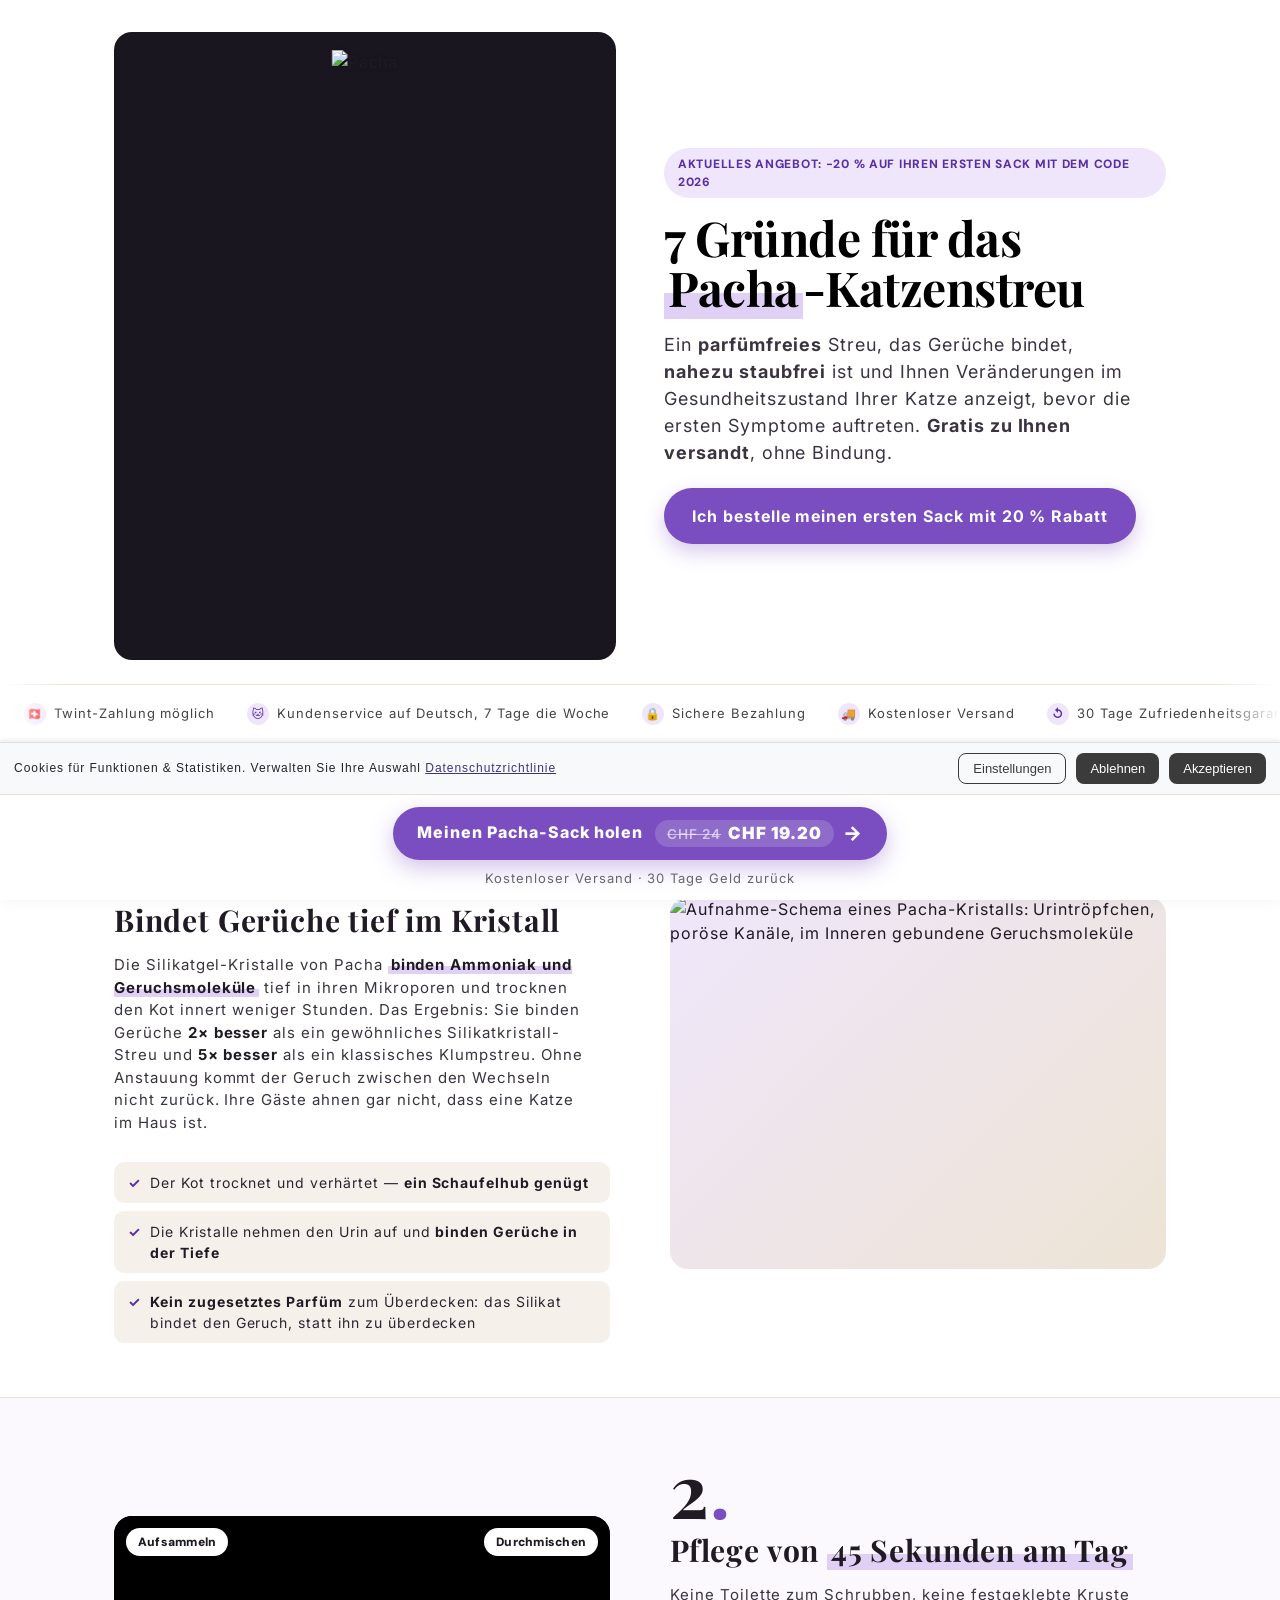
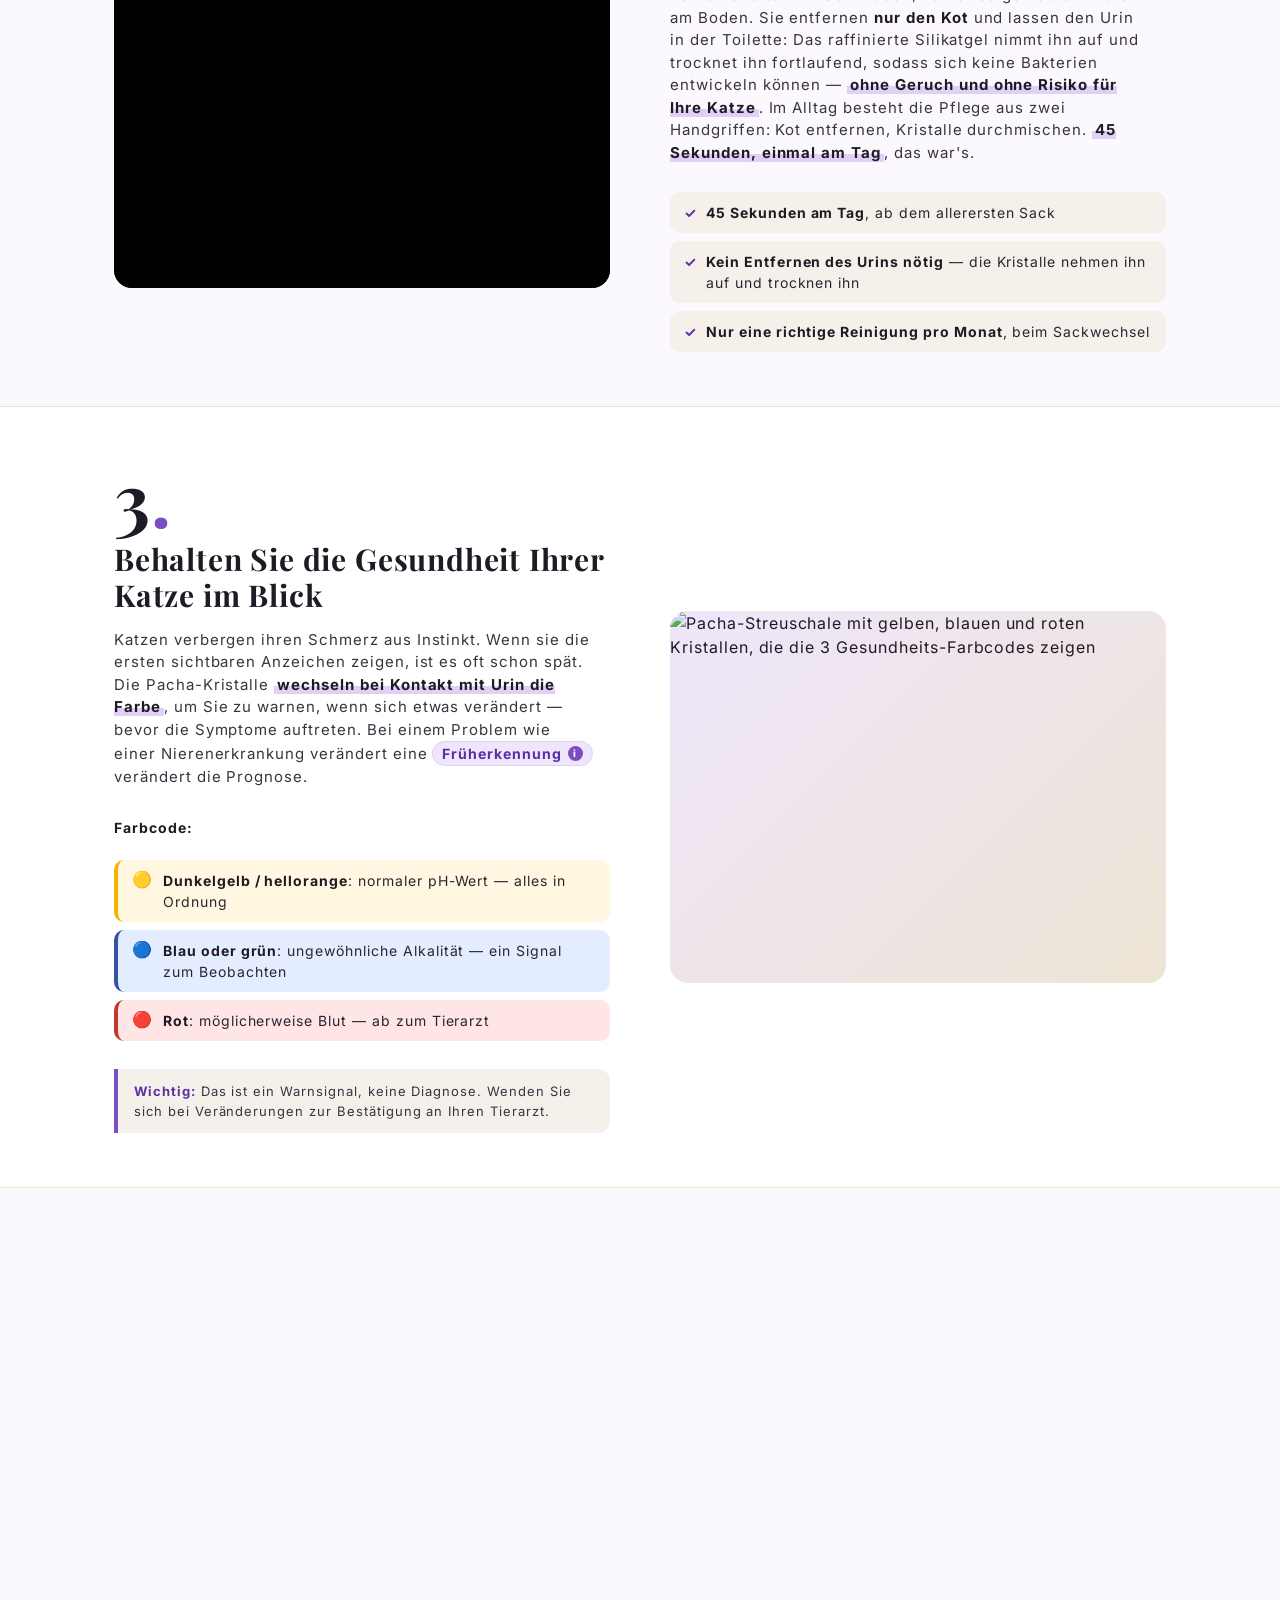
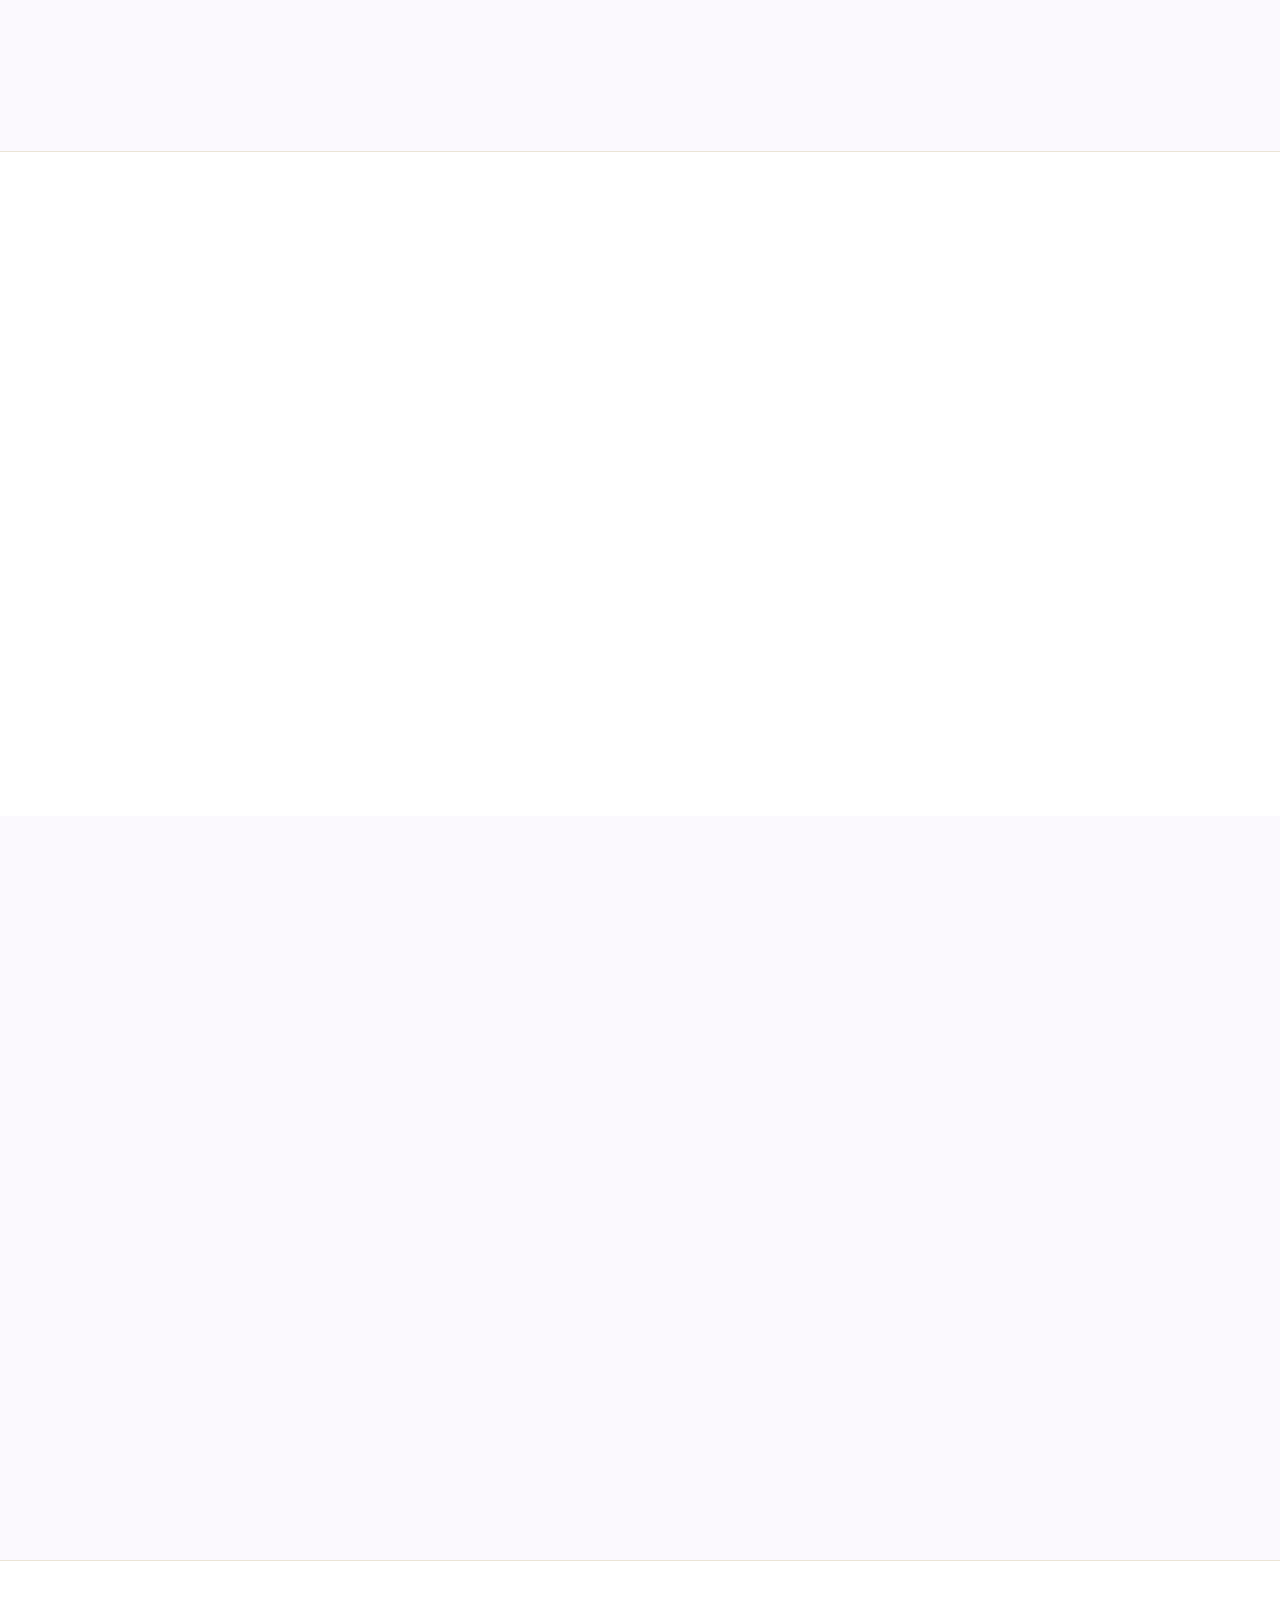
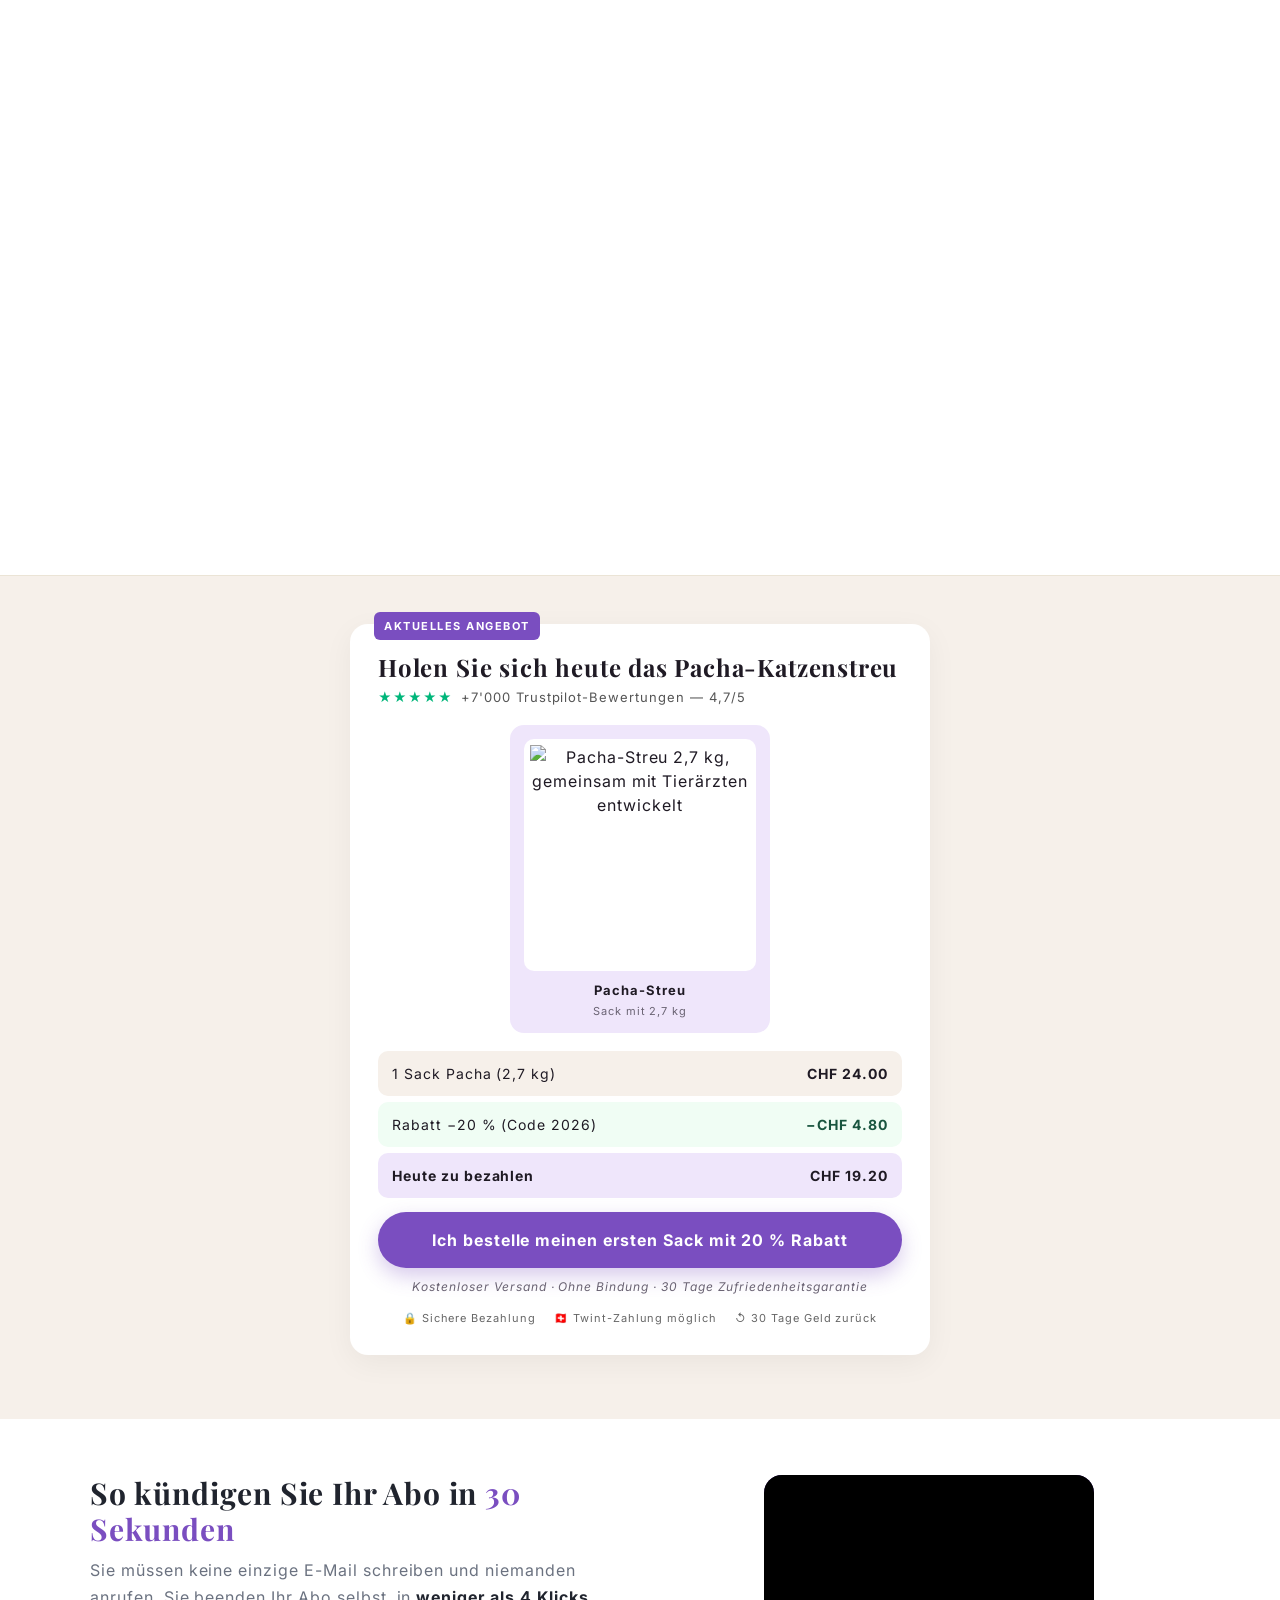
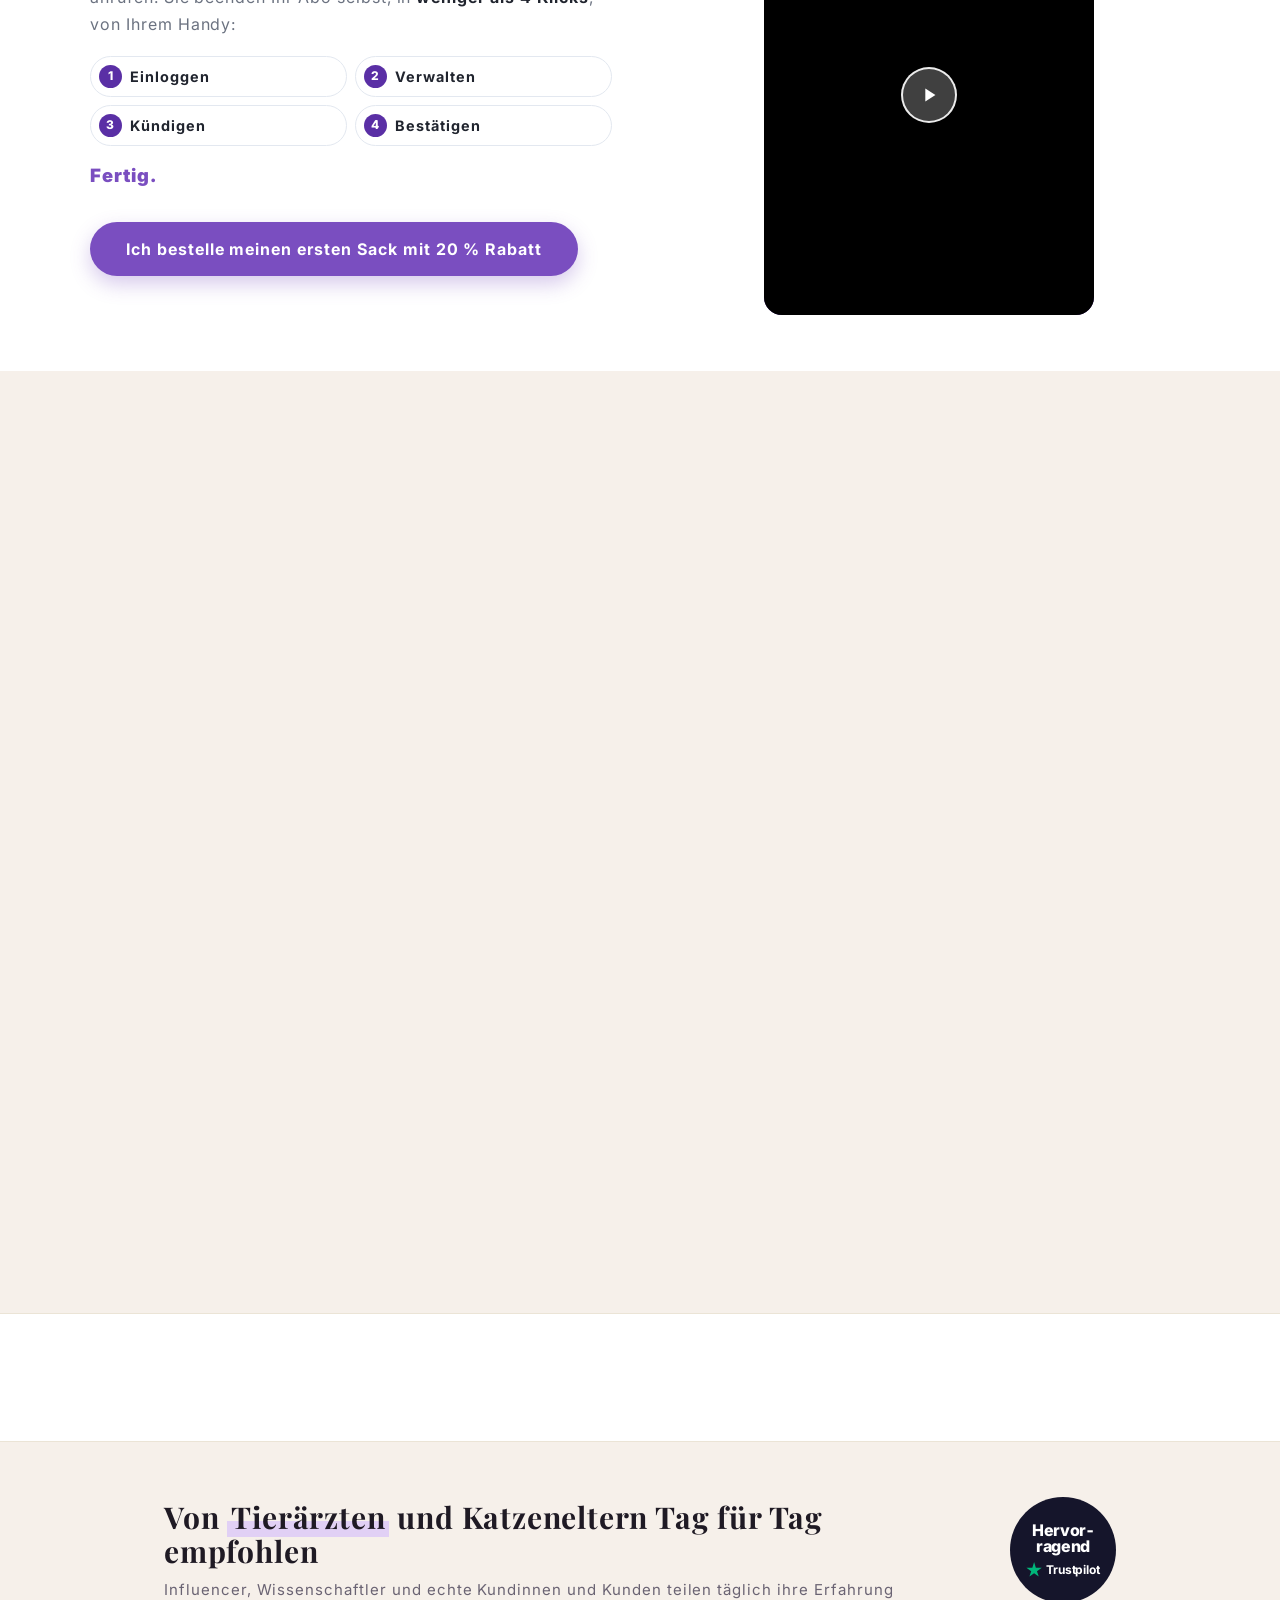
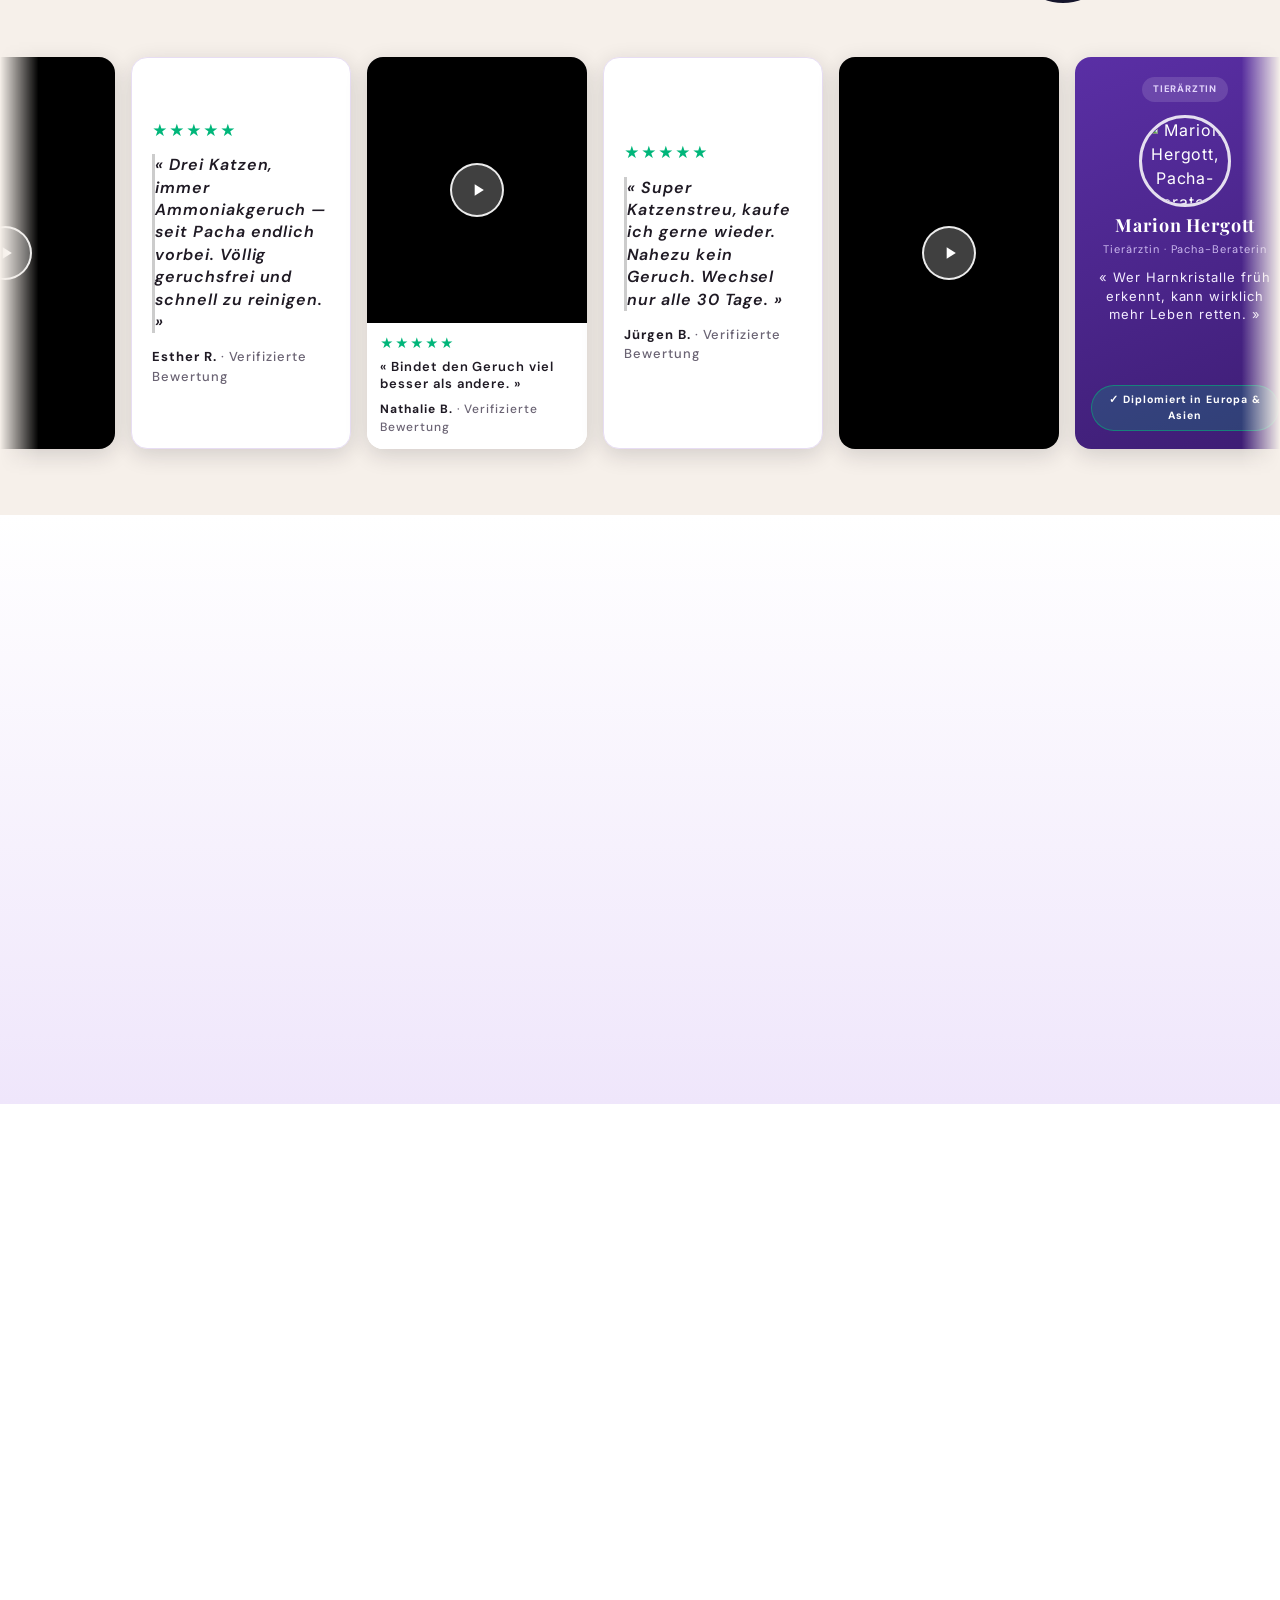
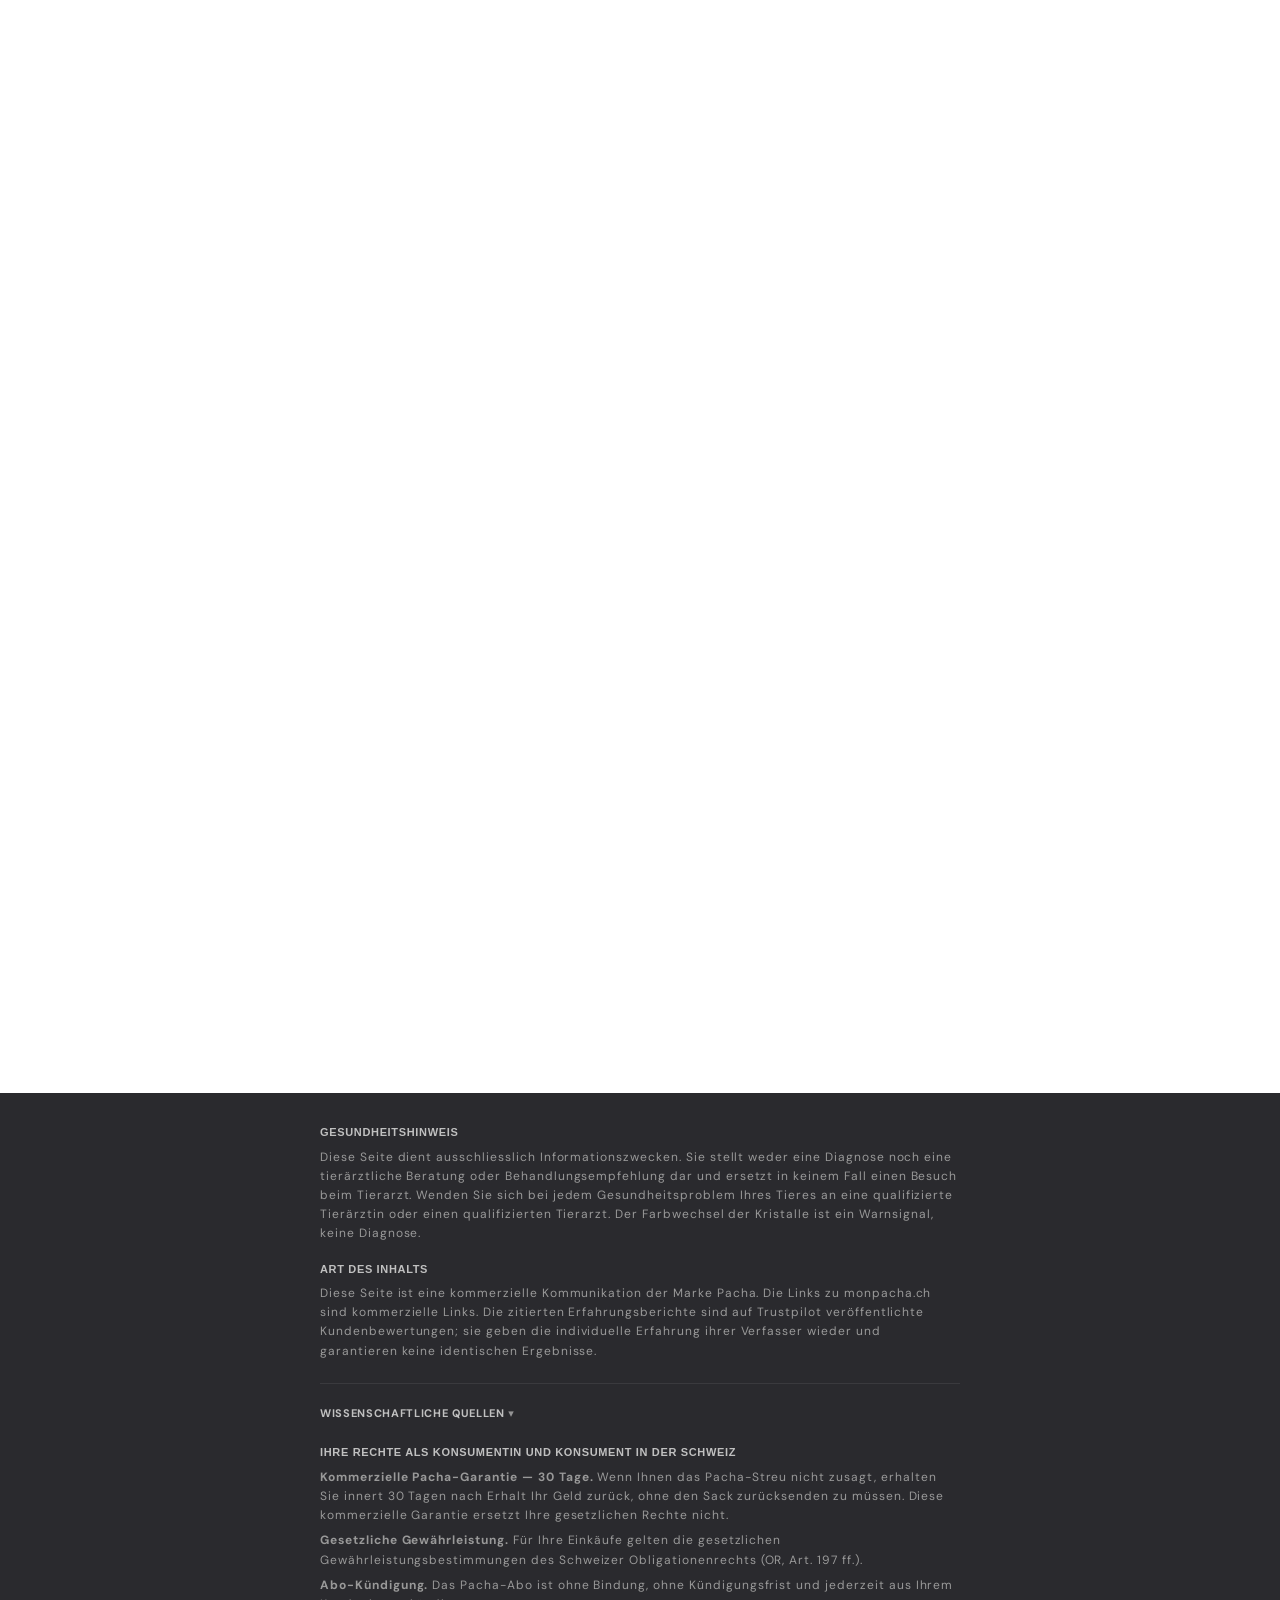
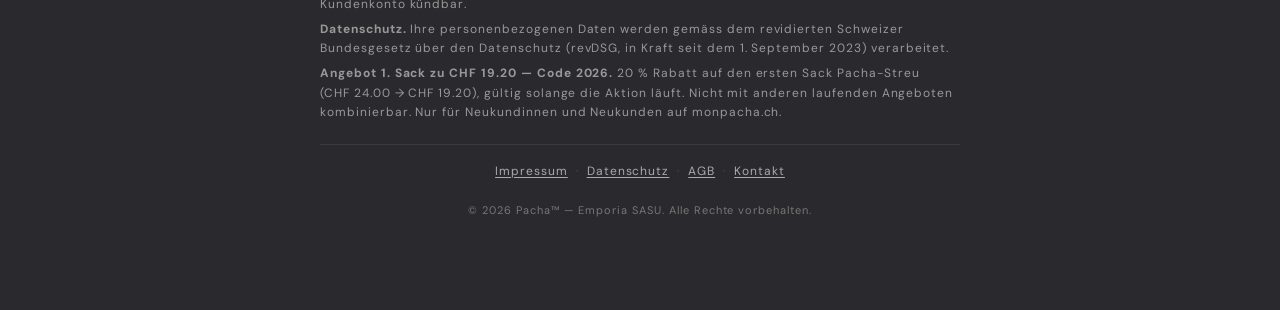
==== commit 618fe0d1: "Fix chemins absolus CSS/JS après rename (ch-fr / ch-de) Co-Authored-By: Claude Opus 4.8 (1M context)" ====
--- a/1004_7-reasons_broad_ch-de/index.html
+++ b/1004_7-reasons_broad_ch-de/index.html
@@ -35,7 +35,7 @@
   <link rel="preconnect" href="https://fonts.gstatic.com" crossorigin>
   <link rel="preconnect" href="https://monpacha.ch" crossorigin>
   <link href="https://fonts.googleapis.com/css2?family=Playfair+Display:wght@700;900&family=Inter:wght@400;600;700&family=DM+Sans:wght@700;900&display=swap" rel="stylesheet">
-  <link rel="stylesheet" href="/1004_7-reasons_broad_ch_de/css/page.css">
+  <link rel="stylesheet" href="/1004_7-reasons_broad_ch-de/css/page.css">
 </head>
 <body class="gradient">
 
@@ -636,6 +636,6 @@
   <script src="https://static.runconverge.com/pixels/6jRBhL.js" async></script>
   <script>cvg({method:"track",eventName:"$page_load"});</script>
 
-  <script src="/1004_7-reasons_broad_ch_de/js/page.js"></script>
+  <script src="/1004_7-reasons_broad_ch-de/js/page.js"></script>
 </body>
 </html>
--- a/1004_7-reasons_broad_ch-de/css/page.css
+++ b/1004_7-reasons_broad_ch-de/css/page.css
@@ -0,0 +1,2514 @@
+:root,.color-background-1{--color-foreground: var(--color-base-text);--color-background: var(--color-base-background-1);--gradient-background: var(--gradient-base-background-1)}.color-background-2{--color-foreground: var(--color-base-text);--color-background: var(--color-base-background-2);--gradient-background: var(--gradient-base-background-2)}.color-inverse{--color-foreground: var(--color-base-background-1);--color-background: var(--color-base-text);--gradient-background: rgb(var(--color-base-text))}.color-accent-1{--color-foreground: var(--color-base-solid-button-labels);--color-background: var(--color-base-accent-1);--gradient-background: var(--gradient-base-accent-1)}.color-accent-2{--color-foreground: var(--color-base-solid-button-labels);--color-background: var(--color-base-accent-2);--gradient-background: var(--gradient-base-accent-2)}.color-foreground-outline-button{--color-foreground: var(--color-base-outline-button-labels)}.color-foreground-accent-1{--color-foreground: var(--color-base-accent-1)}.color-foreground-accent-2{--color-foreground: var(--color-base-accent-2)}:root,.color-background-1{--color-link: var(--color-base-outline-button-labels);--alpha-link: .85}.color-background-2,.color-inverse,.color-accent-1,.color-accent-2{--color-link: var(--color-foreground);--alpha-link: .7}:root,.color-background-1{--color-button: var(--color-base-accent-1);--color-button-text: var(--color-base-solid-button-labels);--alpha-button-background: 1;--alpha-button-border: 1}.color-background-2,.color-inverse,.color-accent-1,.color-accent-2{--color-button: var(--color-foreground);--color-button-text: var(--color-background)}.button--secondary{--color-button: var(--color-base-outline-button-labels);--color-button-text: var(--color-base-outline-button-labels);--color-button: var(--color-background);--alpha-button-background: 1}.color-background-2 .button--secondary,.color-accent-1 .button--secondary,.color-accent-2 .button--secondary,.color-inverse .button--secondary{--color-button: var(--color-background);--color-button-text: var(--color-foreground)}.button--tertiary{--color-button: var(--color-base-outline-button-labels);--color-button-text: var(--color-base-outline-button-labels);--alpha-button-background: 0;--alpha-button-border: .2}.color-background-2 .button--tertiary,.color-inverse .button--tertiary,.color-accent-1 .button--tertiary,.color-accent-2 .button--tertiary{--color-button: var(--color-foreground);--color-button-text: var(--color-foreground)}:root,.color-background-1{--color-badge-background: var(--color-background);--color-badge-border: var(--color-foreground);--alpha-badge-border: .1}.color-background-2,.color-inverse,.color-accent-1,.color-accent-2{--color-badge-background: var(--color-background);--color-badge-border: var(--color-background);--alpha-badge-border: 1}:root,.color-background-1,.color-background-2{--color-card-hover: var(--color-base-text)}.color-inverse{--color-card-hover: var(--color-base-background-1)}.color-accent-1,.color-accent-2{--color-card-hover: var(--color-base-solid-button-labels)}:root,.color-icon-text{--color-icon: rgb(var(--color-base-text))}.color-icon-accent-1{--color-icon: rgb(var(--color-base-accent-1))}.color-icon-accent-2{--color-icon: rgb(var(--color-base-accent-2))}.color-icon-outline-button{--color-icon: rgb(var(--color-base-outline-button-labels))}.product-card-wrapper .card,.contains-card--product{--border-radius: var(--product-card-corner-radius);--border-width: var(--product-card-border-width);--border-opacity: var(--product-card-border-opacity);--shadow-horizontal-offset: var(--product-card-shadow-horizontal-offset);--shadow-vertical-offset: var(--product-card-shadow-vertical-offset);--shadow-blur-radius: var(--product-card-shadow-blur-radius);--shadow-opacity: var(--product-card-shadow-opacity);--shadow-visible: var(--product-card-shadow-visible);--image-padding: var(--product-card-image-padding);--text-alignment: var(--product-card-text-alignment)}.collection-card-wrapper .card,.contains-card--collection{--border-radius: var(--collection-card-corner-radius);--border-width: var(--collection-card-border-width);--border-opacity: var(--collection-card-border-opacity);--shadow-horizontal-offset: var(--collection-card-shadow-horizontal-offset);--shadow-vertical-offset: var(--collection-card-shadow-vertical-offset);--shadow-blur-radius: var(--collection-card-shadow-blur-radius);--shadow-opacity: var(--collection-card-shadow-opacity);--shadow-visible: var(--collection-card-shadow-visible);--image-padding: var(--collection-card-image-padding);--text-alignment: var(--collection-card-text-alignment)}.article-card-wrapper .card,.contains-card--article{--border-radius: var(--blog-card-corner-radius);--border-width: var(--blog-card-border-width);--border-opacity: var(--blog-card-border-opacity);--shadow-horizontal-offset: var(--blog-card-shadow-horizontal-offset);--shadow-vertical-offset: var(--blog-card-shadow-vertical-offset);--shadow-blur-radius: var(--blog-card-shadow-blur-radius);--shadow-opacity: var(--blog-card-shadow-opacity);--shadow-visible: var(--blog-card-shadow-visible);--image-padding: var(--blog-card-image-padding);--text-alignment: var(--blog-card-text-alignment)}.contains-content-container,.content-container{--border-radius: var(--text-boxes-radius);--border-width: var(--text-boxes-border-width);--border-opacity: var(--text-boxes-border-opacity);--shadow-horizontal-offset: var(--text-boxes-shadow-horizontal-offset);--shadow-vertical-offset: var(--text-boxes-shadow-vertical-offset);--shadow-blur-radius: var(--text-boxes-shadow-blur-radius);--shadow-opacity: var(--text-boxes-shadow-opacity);--shadow-visible: var(--text-boxes-shadow-visible)}.contains-media,.global-media-settings{--border-radius: var(--media-radius);--border-width: var(--media-border-width);--border-opacity: var(--media-border-opacity);--shadow-horizontal-offset: var(--media-shadow-horizontal-offset);--shadow-vertical-offset: var(--media-shadow-vertical-offset);--shadow-blur-radius: var(--media-shadow-blur-radius);--shadow-opacity: var(--media-shadow-opacity);--shadow-visible: var(--media-shadow-visible)}.no-js:not(html){display:none!important}html.no-js .no-js:not(html){display:block!important}.no-js-inline{display:none!important}html.no-js .no-js-inline{display:inline-block!important}html.no-js .no-js-hidden{display:none!important}.padding-x-none{padding-left:0!important;padding-right:0!important}.page-width{max-width:var(--page-width);margin:0 auto;padding:0 1.5rem}.page-width-desktop{padding:0;margin:0 auto}@media screen and (min-width:750px){.page-width{padding:0 5rem}.page-width--narrow{padding:0 9rem}.page-width-desktop{padding:0}.page-width-tablet{padding:0 5rem}}@media screen and (min-width:990px){.page-width--narrow{max-width:100rem;padding:0}.page-width-desktop{max-width:var(--page-width);padding:0 5rem}}.isolate{position:relative;z-index:0}.section+.section{margin-top:var(--spacing-sections-mobile)}@media screen and (min-width:750px){.section+.section{margin-top:var(--spacing-sections-desktop)}}.element-margin-top{margin-top:5rem}@media screen and (min-width:750px){.element-margin{margin-top:calc(5rem + var(--page-width-margin))}}body,.color-background-1,.color-background-2,.color-inverse,.color-accent-1,.color-accent-2{color:rgba(var(--color-foreground),.75);background-color:rgb(var(--color-background))}.background-secondary{background-color:rgba(var(--color-foreground),.04)}.grid-auto-flow{display:grid;grid-auto-flow:column}.page-margin,.shopify-challenge__container{margin:7rem auto}.rte-width{max-width:82rem;margin:0 auto 2rem}.list-unstyled{margin:0;padding:0;list-style:none}.hidden{display:none!important}.visually-hidden{position:absolute!important;overflow:hidden;width:1px;height:1px;margin:-1px;padding:0;border:0;clip:rect(0 0 0 0);word-wrap:normal!important}.visually-hidden--inline{margin:0;height:1em}.overflow-hidden{overflow:hidden}.skip-to-content-link:focus{z-index:9999;position:inherit;overflow:auto;width:auto;height:auto;clip:auto}.full-width-link{position:absolute;top:0;right:0;bottom:0;left:0;z-index:2}::selection{background-color:rgba(var(--color-foreground),.2)}.text-body{font-size:1.5rem;letter-spacing:.06rem;line-height:calc(1 + .8 / var(--font-body-scale));font-family:var(--font-body-family);font-style:var(--font-body-style);font-weight:var(--font-body-weight)}h1,h2,h3,h4,h5,.h0,.h1,.h2,.h3,.h4,.h5{font-family:var(--font-heading-family);font-style:var(--font-heading-style);font-weight:var(--font-heading-weight);letter-spacing:calc(var(--font-heading-scale) * .06rem);color:rgb(var(--color-foreground));line-height:calc(1 + .3/max(1,var(--font-heading-scale)));word-break:break-word}.hxl{font-size:calc(var(--font-heading-scale) * 5rem)}@media only screen and (min-width:750px){.hxl{font-size:calc(var(--font-heading-scale) * 6.2rem)}}.h0{font-size:calc(var(--font-heading-scale) * 4rem)}@media only screen and (min-width:750px){.h0{font-size:calc(var(--font-heading-scale) * 5.2rem)}}h1,.h1{font-size:calc(var(--font-heading-scale) * 3rem)}@media only screen and (min-width:750px){h1,.h1{font-size:calc(var(--font-heading-scale) * 4rem)}}h2,.h2{font-size:calc(var(--font-heading-scale) * 2rem)}@media only screen and (min-width:750px){h2,.h2{font-size:calc(var(--font-heading-scale) * 3rem)}}h3,.h3{font-size:calc(var(--font-heading-scale) * 1.7rem)}@media only screen and (min-width:750px){h3,.h3{font-size:calc(var(--font-heading-scale) * 2.2rem)}}h4,.h4{font-family:var(--font-heading-family);font-style:var(--font-heading-style);font-size:calc(var(--font-heading-scale) * 1.5rem)}h5,.h5{font-size:calc(var(--font-heading-scale) * 1.2rem)}@media only screen and (min-width:750px){h5,.h5{font-size:calc(var(--font-heading-scale) * 1.3rem)}}h6,.h6{color:rgba(var(--color-foreground),.75);margin-block-start:1.67em;margin-block-end:1.67em}blockquote{font-style:italic;color:rgba(var(--color-foreground),.75);border-left:.2rem solid rgba(var(--color-foreground),.2);padding-left:1rem}@media screen and (min-width:750px){blockquote{padding-left:1.5rem}}.caption{font-size:1rem;letter-spacing:.07rem;line-height:calc(1 + .7 / var(--font-body-scale))}@media screen and (min-width:750px){.caption{font-size:1.2rem}}.caption-with-letter-spacing{font-size:1rem;letter-spacing:.13rem;line-height:calc(1 + .2 / var(--font-body-scale));text-transform:uppercase}.caption-with-letter-spacing--medium{font-size:1.2rem;letter-spacing:.16rem}.caption-with-letter-spacing--large{font-size:1.4rem;letter-spacing:.18rem}.caption-large,.customer .field input,.customer select,.field__input,.form__label,.select__select{font-size:1.3rem;line-height:calc(1 + .5 / var(--font-body-scale));letter-spacing:.04rem}.color-foreground{color:rgb(var(--color-foreground))}table:not([class]){table-layout:fixed;border-collapse:collapse;font-size:1.4rem;border-style:hidden}table:not([class]) td,table:not([class]) th{padding:1.2em;height:70px}@media screen and (max-width:590px){table:not([class]) td,table:not([class]) th{padding:1.5em .5em!important;height:50px}}@media screen and (max-width:749px){.small-hide{display:none!important}}@media screen and (min-width:750px)and (max-width:989px){.medium-hide{display:none!important}}@media screen and (min-width:990px){.large-up-hide{display:none!important}}.left{text-align:left}.center{text-align:center}.right{text-align:right}.uppercase{text-transform:uppercase}.light{opacity:.7}a:empty,ul:empty,dl:empty,div:empty,section:empty,article:empty,p:empty,h1:empty,h2:empty,h3:empty,h4:empty,h5:empty,h6:empty{display:none}.link,.customer a{cursor:pointer;display:inline-block;border:none;box-shadow:none;text-decoration:underline;text-underline-offset:.3rem;color:rgb(var(--color-link));background-color:transparent;font-size:1.4rem;font-family:inherit}.link--text{color:rgb(var(--color-foreground))}.link--text:hover{color:rgba(var(--color-foreground),.75)}.link-with-icon{display:inline-flex;font-size:1.4rem;font-weight:600;letter-spacing:.1rem;text-decoration:none;margin-bottom:4.5rem;white-space:nowrap}.link-with-icon .icon{width:1.5rem;margin-left:1rem}a:not([href]){cursor:not-allowed}.circle-divider:after{content:"\2022";margin:0 1.3rem 0 1.5rem}.circle-divider:last-of-type:after{display:none}hr{border:none;height:.1rem;background-color:rgba(var(--color-foreground),.2);display:block;margin:5rem 0}@media screen and (min-width:750px){hr{margin:7rem 0}}.full-unstyled-link{text-decoration:none;color:currentColor;display:block}.placeholder{background-color:rgba(var(--color-foreground),.04);color:rgba(var(--color-foreground),.55);fill:rgba(var(--color-foreground),.55)}details>*{box-sizing:border-box}.break{word-break:break-word}.visibility-hidden{visibility:hidden}@media(prefers-reduced-motion){.motion-reduce{transition:none!important;animation:none!important}}:root{--duration-short: .1s;--duration-default: .2s;--duration-long: .5s}.underlined-link,.customer a{color:rgba(var(--color-link),var(--alpha-link));text-underline-offset:.3rem;text-decoration-thickness:.1rem;transition:text-decoration-thickness ease .1s}.underlined-link:hover,.customer a:hover{color:rgb(var(--color-link));text-decoration-thickness:.2rem}.icon-arrow{width:1.5rem}h3 .icon-arrow,.h3 .icon-arrow{width:calc(var(--font-heading-scale) * 1.5rem)}.animate-arrow .icon-arrow path{transform:translate(-.25rem);transition:transform var(--duration-short) ease}.animate-arrow:hover .icon-arrow path{transform:translate(-.05rem)}summary{cursor:pointer;list-style:none;position:relative}summary .icon-caret{position:absolute;height:.6rem;right:1.5rem;top:calc(50% - .2rem)}summary::-webkit-details-marker{display:none}.disclosure-has-popup{position:relative}.disclosure-has-popup[open]>summary:before{position:fixed;top:0;right:0;bottom:0;left:0;z-index:2;display:block;cursor:default;content:" ";background:transparent}.disclosure-has-popup>summary:before{display:none}.disclosure-has-popup[open]>summary+*{z-index:100}@media screen and (min-width:750px){.disclosure-has-popup[open]>summary+*{z-index:4}.facets .disclosure-has-popup[open]>summary+*{z-index:2}}*:focus{outline:0;box-shadow:none}*:focus-visible{outline:.2rem solid rgba(var(--color-foreground),.5);outline-offset:.3rem;box-shadow:0 0 0 .3rem rgb(var(--color-background)),0 0 .5rem .4rem rgba(var(--color-foreground),.3)}.focused,.no-js *:focus{outline:.2rem solid rgba(var(--color-foreground),.5);outline-offset:.3rem;box-shadow:0 0 0 .3rem rgb(var(--color-background)),0 0 .5rem .4rem rgba(var(--color-foreground),.3)}.no-js *:focus:not(:focus-visible){outline:0;box-shadow:none}.focus-inset:focus-visible{outline:.2rem solid rgba(var(--color-foreground),.5);outline-offset:-.2rem;box-shadow:0 0 .2rem rgba(var(--color-foreground),.3)}.focused.focus-inset,.no-js .focus-inset:focus{outline:.2rem solid rgba(var(--color-foreground),.5);outline-offset:-.2rem;box-shadow:0 0 .2rem rgba(var(--color-foreground),.3)}.no-js .focus-inset:focus:not(:focus-visible){outline:0;box-shadow:none}.focus-none{box-shadow:none!important;outline:0!important}.focus-offset:focus-visible{outline:.2rem solid rgba(var(--color-foreground),.5);outline-offset:1rem;box-shadow:0 0 0 1rem rgb(var(--color-background)),0 0 .2rem 1.2rem rgba(var(--color-foreground),.3)}.focus-offset.focused,.no-js .focus-offset:focus{outline:.2rem solid rgba(var(--color-foreground),.5);outline-offset:1rem;box-shadow:0 0 0 1rem rgb(var(--color-background)),0 0 .2rem 1.2rem rgba(var(--color-foreground),.3)}.no-js .focus-offset:focus:not(:focus-visible){outline:0;box-shadow:none}.title,.title-wrapper-with-link{margin:3rem 0 2rem}.title-wrapper-with-link .title{margin:0}.title .link{font-size:inherit}.title-wrapper{margin-bottom:3rem}.title-wrapper-with-link{display:flex;justify-content:space-between;align-items:flex-end;gap:1rem;margin-bottom:3rem;flex-wrap:wrap}.title--primary{margin:4rem 0}.title-wrapper--self-padded-tablet-down,.title-wrapper--self-padded-mobile{padding-left:1.5rem;padding-right:1.5rem}@media screen and (min-width:750px){.title-wrapper--self-padded-mobile{padding-left:0;padding-right:0}}@media screen and (min-width:990px){.title,.title-wrapper-with-link{margin:5rem 0 3rem}.title--primary{margin:2rem 0}.title-wrapper-with-link{align-items:center}.title-wrapper-with-link .title{margin-bottom:0}.title-wrapper--self-padded-tablet-down{padding-left:0;padding-right:0}}.title-wrapper-with-link .link-with-icon{margin:0;flex-shrink:0;display:flex;align-items:center}.title-wrapper-with-link .link-with-icon svg{width:1.5rem}.title-wrapper-with-link a{color:rgb(var(--color-link));margin-top:0;flex-shrink:0}.title-wrapper--no-top-margin{margin-top:0}.title-wrapper--no-top-margin>.title{margin-top:0}.subtitle{font-size:1.8rem;line-height:calc(1 + .8 / var(--font-body-scale));letter-spacing:.06rem;color:rgba(var(--color-foreground),.7)}.subtitle--small{font-size:1.4rem;letter-spacing:.1rem}.subtitle--medium{font-size:1.6rem;letter-spacing:.08rem}.grid{display:flex;flex-wrap:wrap;margin-bottom:2rem;padding:0;list-style:none;column-gap:var(--grid-mobile-horizontal-spacing);row-gap:var(--grid-mobile-vertical-spacing)}@media screen and (min-width:750px){.grid{column-gap:var(--grid-desktop-horizontal-spacing);row-gap:var(--grid-desktop-vertical-spacing)}}.grid:last-child{margin-bottom:0}.grid__item{width:calc(25% - var(--grid-mobile-horizontal-spacing) * 3 / 4);max-width:calc(50% - var(--grid-mobile-horizontal-spacing) / 2);flex-grow:1;flex-shrink:0}@media screen and (min-width:750px){.grid__item{width:calc(25% - var(--grid-desktop-horizontal-spacing) * 3 / 4);max-width:calc(50% - var(--grid-desktop-horizontal-spacing) / 2)}}.grid--gapless.grid{column-gap:0;row-gap:0}@media screen and (max-width:749px){.grid__item.slider__slide--full-width{width:100%;max-width:none}}.grid--1-col .grid__item{max-width:100%;width:100%}.grid--3-col .grid__item{width:calc(33.33% - var(--grid-mobile-horizontal-spacing) * 2 / 3)}@media screen and (min-width:750px){.grid--3-col .grid__item{width:calc(33.33% - var(--grid-desktop-horizontal-spacing) * 2 / 3)}}.grid--2-col .grid__item{width:calc(50% - var(--grid-mobile-horizontal-spacing) / 2)}@media screen and (min-width:750px){.grid--2-col .grid__item{width:calc(50% - var(--grid-desktop-horizontal-spacing) / 2)}.grid--4-col-tablet .grid__item{width:calc(25% - var(--grid-desktop-horizontal-spacing) * 3 / 4)}.grid--3-col-tablet .grid__item{width:calc(33.33% - var(--grid-desktop-horizontal-spacing) * 2 / 3)}.grid--2-col-tablet .grid__item{width:calc(50% - var(--grid-desktop-horizontal-spacing) / 2)}}@media screen and (max-width:989px){.grid--1-col-tablet-down .grid__item{width:100%;max-width:100%}.slider--tablet.grid--peek{margin:0;width:100%}.slider--tablet.grid--peek .grid__item{box-sizing:content-box;margin:0}}@media screen and (min-width:990px){.grid--6-col-desktop .grid__item{width:calc(16.66% - var(--grid-desktop-horizontal-spacing) * 5 / 6);max-width:calc(16.66% - var(--grid-desktop-horizontal-spacing) * 5 / 6)}.grid--5-col-desktop .grid__item{width:calc(20% - var(--grid-desktop-horizontal-spacing) * 4 / 5);max-width:calc(20% - var(--grid-desktop-horizontal-spacing) * 4 / 5)}.grid--4-col-desktop .grid__item{width:calc(25% - var(--grid-desktop-horizontal-spacing) * 3 / 4);max-width:calc(25% - var(--grid-desktop-horizontal-spacing) * 3 / 4)}.grid--3-col-desktop .grid__item{width:calc(33.33% - var(--grid-desktop-horizontal-spacing) * 2 / 3);max-width:calc(33.33% - var(--grid-desktop-horizontal-spacing) * 2 / 3)}.grid--2-col-desktop .grid__item{width:calc(50% - var(--grid-desktop-horizontal-spacing) / 2);max-width:calc(50% - var(--grid-desktop-horizontal-spacing) / 2)}}@media screen and (min-width:990px){.grid--1-col-desktop{flex:0 0 100%;max-width:100%}.grid--1-col-desktop .grid__item{width:100%;max-width:100%}}@media screen and (max-width:749px){.grid--peek.slider--mobile{margin:0;width:100%}.grid--peek.slider--mobile .grid__item{box-sizing:content-box;margin:0}.grid--peek .grid__item{min-width:35%}.grid--peek.slider .grid__item:first-of-type{margin-left:1.5rem}.grid--peek.slider:after{margin-left:calc(-1 * var(--grid-mobile-horizontal-spacing))}.grid--2-col-tablet-down .grid__item{width:calc(50% - var(--grid-mobile-horizontal-spacing) / 2)}.slider--tablet.grid--peek.grid--2-col-tablet-down .grid__item,.grid--peek .grid__item{width:calc(50% - var(--grid-mobile-horizontal-spacing) - 3rem)}.slider--tablet.grid--peek.grid--1-col-tablet-down .grid__item,.slider--mobile.grid--peek.grid--1-col-tablet-down .grid__item{width:calc(100% - var(--grid-mobile-horizontal-spacing) - 3rem)}}@media screen and (min-width:750px)and (max-width:989px){.slider--tablet.grid--peek .grid__item{width:calc(25% - var(--grid-desktop-horizontal-spacing) - 3rem)}.slider--tablet.grid--peek.grid--3-col-tablet .grid__item{width:calc(33.33% - var(--grid-desktop-horizontal-spacing) - 3rem)}.slider--tablet.grid--peek.grid--2-col-tablet .grid__item,.slider--tablet.grid--peek.grid--2-col-tablet-down .grid__item{width:calc(50% - var(--grid-desktop-horizontal-spacing) - 3rem)}.slider--tablet.grid--peek .grid__item:first-of-type{margin-left:1.5rem}.grid--2-col-tablet-down .grid__item{width:calc(50% - var(--grid-desktop-horizontal-spacing) / 2)}.grid--1-col-tablet-down.grid--peek .grid__item{width:calc(100% - var(--grid-desktop-horizontal-spacing) - 3rem)}}.media{display:block;background-color:rgba(var(--color-foreground),.1);position:relative;overflow:hidden}.media--transparent{background-color:transparent}.media>*:not(.zoom):not(.deferred-media__poster-button),.media model-viewer{display:block;max-width:100%;position:absolute;top:0;left:0;height:100%;width:100%}.media>img{object-fit:cover;object-position:center center;transition:opacity .4s cubic-bezier(.25,.46,.45,.94)}.media--square{padding-bottom:100%}.media--portrait{padding-bottom:125%}.media--landscape{padding-bottom:66.6%}.media--cropped{padding-bottom:56%}.media--16-9{padding-bottom:56.25%}.media--circle{padding-bottom:100%;border-radius:50%}.media.media--hover-effect>img+img{opacity:0}@media screen and (min-width:990px){.media--cropped{padding-bottom:63%}}deferred-media{display:block}.button,.shopify-challenge__button,.customer button,button.shopify-payment-button__button--unbranded,.shopify-payment-button [role=button],.cart__dynamic-checkout-buttons [role=button],.cart__dynamic-checkout-buttons iframe{--shadow-horizontal-offset: var(--buttons-shadow-horizontal-offset);--shadow-vertical-offset: var(--buttons-shadow-vertical-offset);--shadow-blur-radius: var(--buttons-shadow-blur-radius);--shadow-opacity: var(--buttons-shadow-opacity);--shadow-visible: var(--buttons-shadow-visible);--border-offset: var(--buttons-border-offset);--border-opacity: calc(1 - var(--buttons-border-opacity));border-radius:var(--buttons-radius-outset);position:relative}.button,.shopify-challenge__button,.customer button,button.shopify-payment-button__button--unbranded{min-width:calc(12rem + var(--buttons-border-width) * 2);min-height:calc(4.5rem + var(--buttons-border-width) * 2)}.shopify-payment-button__button--branded{z-index:auto}.cart__dynamic-checkout-buttons iframe{box-shadow:var(--shadow-horizontal-offset) var(--shadow-vertical-offset) var(--shadow-blur-radius) rgba(var(--color-base-text),var(--shadow-opacity))}.button,.shopify-challenge__button,.customer button{display:inline-flex;justify-content:center;align-items:center;border:0;padding:0 3rem;cursor:pointer;font:inherit;font-size:1.5rem;text-decoration:none;color:rgb(var(--color-button-text));transition:box-shadow var(--duration-short) ease;-webkit-appearance:none;appearance:none;background-color:rgba(var(--color-button),var(--alpha-button-background))}.button:before,.shopify-challenge__button:before,.customer button:before,.shopify-payment-button__button--unbranded:before,.shopify-payment-button [role=button]:before,.cart__dynamic-checkout-buttons [role=button]:before{content:"";position:absolute;top:0;right:0;bottom:0;left:0;z-index:-1;border-radius:var(--buttons-radius-outset);box-shadow:var(--shadow-horizontal-offset) var(--shadow-vertical-offset) var(--shadow-blur-radius) rgba(var(--color-shadow),var(--shadow-opacity))}.button:after,.shopify-challenge__button:after,.customer button:after,.shopify-payment-button__button--unbranded:after{content:"";position:absolute;top:var(--buttons-border-width);right:var(--buttons-border-width);bottom:var(--buttons-border-width);left:var(--buttons-border-width);z-index:1;border-radius:var(--buttons-radius);box-shadow:0 0 0 calc(var(--buttons-border-width) + var(--border-offset)) rgba(var(--color-button-text),var(--border-opacity)),0 0 0 var(--buttons-border-width) rgba(var(--color-button),var(--alpha-button-background));transition:box-shadow var(--duration-short) ease}.button:not([disabled]):hover:after,.shopify-challenge__button:hover:after,.customer button:hover:after,.shopify-payment-button__button--unbranded:hover:after{--border-offset: 1.3px;box-shadow:0 0 0 calc(var(--buttons-border-width) + var(--border-offset)) rgba(var(--color-button-text),var(--border-opacity)),0 0 0 calc(var(--buttons-border-width) + 1px) rgba(var(--color-button),var(--alpha-button-background))}.button--secondary:after{--border-opacity: var(--buttons-border-opacity)}.button:focus-visible,.button:focus,.button.focused,.shopify-payment-button__button--unbranded:focus-visible,.shopify-payment-button [role=button]:focus-visible,.shopify-payment-button__button--unbranded:focus,.shopify-payment-button [role=button]:focus{outline:0;box-shadow:0 0 0 .3rem rgb(var(--color-background)),0 0 0 .5rem rgba(var(--color-foreground),.5),0 0 .5rem .4rem rgba(var(--color-foreground),.3)}.button:focus:not(:focus-visible):not(.focused),.shopify-payment-button__button--unbranded:focus:not(:focus-visible):not(.focused),.shopify-payment-button [role=button]:focus:not(:focus-visible):not(.focused){box-shadow:inherit}.button::selection,.shopify-challenge__button::selection,.customer button::selection{background-color:rgba(var(--color-button-text),.3)}.button,.button-label,.shopify-challenge__button,.customer button{font-size:1.5rem;letter-spacing:.1rem;line-height:calc(1 + .2 / var(--font-body-scale))}.button--tertiary{font-size:1.2rem;padding:1rem 1.5rem;min-width:calc(9rem + var(--buttons-border-width) * 2);min-height:calc(3.5rem + var(--buttons-border-width) * 2)}.button--small{padding:1.2rem 2.6rem}.button:disabled,.button[aria-disabled=true],.button.disabled,.customer button:disabled,.customer button[aria-disabled=true],.customer button.disabled{cursor:not-allowed;opacity:.5}.button--full-width{display:flex;width:100%}.button.loading{color:transparent;position:relative}@media screen and (forced-colors:active){.button.loading{color:rgb(var(--color-foreground))}}.button.loading>.loading-overlay__spinner{top:50%;left:50%;transform:translate(-50%,-50%);position:absolute;height:100%;display:flex;align-items:center}.button.loading>.loading-overlay__spinner .spinner{width:fit-content}.button.loading>.loading-overlay__spinner .path{stroke:rgb(var(--color-button-text))}.share-button{display:block;position:relative}.share-button details{width:fit-content}.flex-end{justify-content:flex-end!important}.share-button__button{font-size:1.4rem;display:flex;min-height:2.4rem;align-items:center;color:rgb(var(--color-link));margin-left:0;padding-left:0}details[open]>.share-button__fallback{animation:animateMenuOpen var(--duration-default) ease}.share-button__button:hover{text-decoration:underline;text-underline-offset:.3rem}.share-button__button,.share-button__fallback button{cursor:pointer;background-color:transparent;border:none}.share-button__button .icon-share{height:1.2rem;margin-right:1rem;width:1.3rem}.share-button__fallback{display:flex;align-items:center;position:absolute;top:3rem;left:.1rem;z-index:3;width:100%;min-width:max-content;border-radius:var(--inputs-radius);border:0}.share-button__fallback:after{pointer-events:none;content:"";position:absolute;top:var(--inputs-border-width);right:var(--inputs-border-width);bottom:var(--inputs-border-width);left:var(--inputs-border-width);border:.1rem solid transparent;border-radius:var(--inputs-radius);box-shadow:0 0 0 var(--inputs-border-width) rgba(var(--color-foreground),var(--inputs-border-opacity));transition:box-shadow var(--duration-short) ease;z-index:1}.share-button__fallback:before{background:rgb(var(--color-background));pointer-events:none;content:"";position:absolute;top:0;right:0;bottom:0;left:0;border-radius:var(--inputs-radius-outset);box-shadow:var(--inputs-shadow-horizontal-offset) var(--inputs-shadow-vertical-offset) var(--inputs-shadow-blur-radius) rgba(var(--color-base-text),var(--inputs-shadow-opacity));z-index:-1}.share-button__fallback button{width:4.4rem;height:4.4rem;padding:0;flex-shrink:0;display:flex;justify-content:center;align-items:center;position:relative;right:var(--inputs-border-width)}.share-button__fallback button:hover{color:rgba(var(--color-foreground),.75)}.share-button__fallback button:hover svg{transform:scale(1.07)}.share-button__close:not(.hidden)+.share-button__copy{display:none}.share-button__close,.share-button__copy{background-color:transparent;color:rgb(var(--color-foreground))}.share-button__copy:focus-visible,.share-button__close:focus-visible{background-color:rgb(var(--color-background));z-index:2}.share-button__copy:focus,.share-button__close:focus{background-color:rgb(var(--color-background));z-index:2}.field:not(:focus-visible):not(.focused)+.share-button__copy:not(:focus-visible):not(.focused),.field:not(:focus-visible):not(.focused)+.share-button__close:not(:focus-visible):not(.focused){background-color:inherit}.share-button__fallback .field:after,.share-button__fallback .field:before{content:none}.share-button__fallback .field{border-radius:0;min-width:auto;min-height:auto;transition:none}.share-button__fallback .field__input:focus,.share-button__fallback .field__input:-webkit-autofill{outline:.2rem solid rgba(var(--color-foreground),.5);outline-offset:.1rem;box-shadow:0 0 0 .1rem rgb(var(--color-background)),0 0 .5rem .4rem rgba(var(--color-foreground),.3)}.share-button__fallback .field__input{box-shadow:none;text-overflow:ellipsis;white-space:nowrap;overflow:hidden;filter:none;min-width:auto;min-height:auto}.share-button__fallback .field__input:hover{box-shadow:none}.share-button__fallback .icon{width:1.5rem;height:1.5rem}.share-button__message:not(:empty){display:flex;align-items:center;width:100%;height:100%;margin-top:0;padding:.8rem 0 .8rem 1.5rem;margin:var(--inputs-border-width)}.share-button__message:not(:empty):not(.hidden)~*{display:none}.field__input,.select__select,.customer .field input,.customer select{-webkit-appearance:none;appearance:none;background-color:rgb(var(--color-background));color:rgb(var(--color-foreground));font-size:1.6rem;width:100%;box-sizing:border-box;transition:box-shadow var(--duration-short) ease;border-radius:var(--inputs-radius);height:4.5rem;min-height:calc(var(--inputs-border-width) * 2);min-width:calc(7rem + (var(--inputs-border-width) * 2));position:relative;border:0}.field:before,.select:before,.customer .field:before,.customer select:before,.localization-form__select:before{pointer-events:none;content:"";position:absolute;top:0;right:0;bottom:0;left:0;border-radius:var(--inputs-radius-outset);box-shadow:var(--inputs-shadow-horizontal-offset) var(--inputs-shadow-vertical-offset) var(--inputs-shadow-blur-radius) rgba(var(--color-base-text),var(--inputs-shadow-opacity));z-index:-1}.field:after,.select:after,.customer .field:after,.customer select:after,.localization-form__select:after{pointer-events:none;content:"";position:absolute;top:var(--inputs-border-width);right:var(--inputs-border-width);bottom:var(--inputs-border-width);left:var(--inputs-border-width);border:.1rem solid transparent;border-radius:var(--inputs-radius);box-shadow:0 0 0 var(--inputs-border-width) rgba(var(--color-foreground),var(--inputs-border-opacity));transition:box-shadow var(--duration-short) ease;z-index:1}.select__select{font-family:var(--font-body-family);font-style:var(--font-body-style);font-weight:var(--font-body-weight);font-size:1.2rem;color:rgba(var(--color-foreground),.75)}.field:hover.field:after,.select:hover.select:after,.select__select:hover.select__select:after,.customer .field:hover.field:after,.customer select:hover.select:after,.localization-form__select:hover.localization-form__select:after{box-shadow:0 0 0 calc(.1rem + var(--inputs-border-width)) rgba(var(--color-foreground),var(--inputs-border-opacity));outline:0;border-radius:var(--inputs-radius)}.field__input:focus-visible,.select__select:focus-visible,.customer .field input:focus-visible,.customer select:focus-visible,.localization-form__select:focus-visible.localization-form__select:after{box-shadow:0 0 0 calc(.1rem + var(--inputs-border-width)) rgba(var(--color-foreground));outline:0;border-radius:var(--inputs-radius)}.field__input:focus,.select__select:focus,.customer .field input:focus,.customer select:focus,.localization-form__select:focus.localization-form__select:after{box-shadow:0 0 0 calc(.1rem + var(--inputs-border-width)) rgba(var(--color-foreground));outline:0;border-radius:var(--inputs-radius)}.localization-form__select:focus{outline:0;box-shadow:none}.text-area,.select{display:flex;position:relative;width:100%}.select .icon-caret,.customer select+svg{height:.6rem;pointer-events:none;position:absolute;top:calc(50% - .2rem);right:calc(var(--inputs-border-width) + 1.5rem)}.select__select,.customer select{cursor:pointer;line-height:calc(1 + .6 / var(--font-body-scale));padding:0 2rem;margin:var(--inputs-border-width);min-height:calc(var(--inputs-border-width) * 2)}.field{position:relative;width:100%;display:flex;transition:box-shadow var(--duration-short) ease}.customer .field{display:flex}.field--with-error{flex-wrap:wrap}.field__input,.customer .field input{flex-grow:1;text-align:left;padding:1.5rem;margin:var(--inputs-border-width);transition:box-shadow var(--duration-short) ease}.field__label,.customer .field label{font-size:1.6rem;left:calc(var(--inputs-border-width) + 2rem);top:calc(1rem + var(--inputs-border-width));margin-bottom:0;pointer-events:none;position:absolute;transition:top var(--duration-short) ease,font-size var(--duration-short) ease;color:rgba(var(--color-foreground),.75);letter-spacing:.1rem;line-height:1.5}.field__input:focus~.field__label,.field__input:not(:placeholder-shown)~.field__label,.field__input:-webkit-autofill~.field__label,.customer .field input:focus~label,.customer .field input:not(:placeholder-shown)~label,.customer .field input:-webkit-autofill~label{font-size:1rem;top:calc(var(--inputs-border-width) + .5rem);left:calc(var(--inputs-border-width) + 2rem);letter-spacing:.04rem}.field__input:focus,.field__input:not(:placeholder-shown),.field__input:-webkit-autofill,.customer .field input:focus,.customer .field input:not(:placeholder-shown),.customer .field input:-webkit-autofill{padding:2.2rem 1.5rem .8rem 2rem;margin:var(--inputs-border-width)}.field__input::-webkit-search-cancel-button,.customer .field input::-webkit-search-cancel-button{display:none}.field__input::placeholder,.customer .field input::placeholder{opacity:0}.field__button{align-items:center;background-color:transparent;border:0;color:currentColor;cursor:pointer;display:flex;height:4.4rem;justify-content:center;overflow:hidden;padding:0;position:absolute;right:0;top:0;width:4.4rem}.field__button>svg{height:2.5rem;width:2.5rem}.field__input:-webkit-autofill~.field__button,.field__input:-webkit-autofill~.field__label,.customer .field input:-webkit-autofill~label{color:#000}.text-area{font-family:var(--font-body-family);font-style:var(--font-body-style);font-weight:var(--font-body-weight);min-height:10rem;resize:none}input[type=checkbox]{display:inline-block;width:auto;margin-right:.5rem}.form__label{display:block;margin-bottom:.6rem}.form__message{align-items:center;display:flex;font-size:1.4rem;line-height:1;margin-top:1rem}.form__message--large{font-size:1.6rem}.customer .field .form__message{font-size:1.4rem;text-align:left}.form__message .icon,.customer .form__message svg{flex-shrink:0;height:1.3rem;margin-right:.5rem;width:1.3rem}.form__message--large .icon,.customer .form__message svg{height:1.5rem;width:1.5rem;margin-right:1rem}.customer .field .form__message svg{align-self:start}.form-status{margin:0;font-size:1.6rem}.form-status-list{padding:0;margin:2rem 0 4rem}.form-status-list li{list-style-position:inside}.form-status-list .link:first-letter{text-transform:capitalize}.quantity{color:rgba(var(--color-foreground));position:relative;width:calc(14rem / var(--font-body-scale) + var(--inputs-border-width) * 2);display:flex;border-radius:.5rem;min-height:calc((var(--inputs-border-width) * 2) + 4.5rem)}.quantity:after{pointer-events:none;content:"";position:absolute;top:var(--inputs-border-width);right:var(--inputs-border-width);bottom:var(--inputs-border-width);left:var(--inputs-border-width);border:.1rem solid transparent;border-radius:.5rem;box-shadow:0 0 0 var(--inputs-border-width) rgba(var(--color-foreground),var(--inputs-border-opacity));transition:box-shadow var(--duration-short) ease;z-index:1}.quantity:before{background:rgb(var(--color-background));pointer-events:none;content:"";position:absolute;top:0;right:0;bottom:0;left:0;border-radius:var(--inputs-radius-outset);box-shadow:var(--inputs-shadow-horizontal-offset) var(--inputs-shadow-vertical-offset) var(--inputs-shadow-blur-radius) rgba(var(--color-base-text),var(--inputs-shadow-opacity));z-index:-1}.quantity__input{color:currentColor;font-size:1.4rem;font-weight:500;opacity:.85;text-align:center;background-color:transparent;border:0;padding:0 .5rem;width:100%;flex-grow:1;-webkit-appearance:none;appearance:none}.quantity__button{width:calc(4.5rem / var(--font-body-scale));flex-shrink:0;font-size:1.8rem;border:0;background-color:transparent;cursor:pointer;display:flex;align-items:center;justify-content:center;color:rgb(var(--color-foreground));padding:0}.quantity__button:first-child{margin-left:calc(var(--inputs-border-width))}.quantity__button:last-child{margin-right:calc(var(--inputs-border-width))}.quantity__button svg{width:1rem;pointer-events:none}.quantity__button:focus-visible,.quantity__input:focus-visible{background-color:rgb(var(--color-background));z-index:2}.quantity__button:focus,.quantity__input:focus{background-color:rgb(var(--color-background));z-index:2}.quantity__button:not(:focus-visible):not(.focused),.quantity__input:not(:focus-visible):not(.focused){box-shadow:inherit;background-color:inherit}.quantity__input:-webkit-autofill,.quantity__input:-webkit-autofill:hover,.quantity__input:-webkit-autofill:active{box-shadow:0 0 0 10rem rgb(var(--color-background)) inset!important;-webkit-box-shadow:0 0 0 10rem rgb(var(--color-background)) inset!important}.quantity__input::-webkit-outer-spin-button,.quantity__input::-webkit-inner-spin-button{-webkit-appearance:none;margin:0}.quantity__input[type=number]{-moz-appearance:textfield}.modal__toggle{list-style-type:none}.no-js details[open] .modal__toggle{position:absolute;z-index:5}.modal__toggle-close{display:none}.no-js details[open] svg.modal__toggle-close{display:flex;z-index:1;height:1.7rem;width:1.7rem}.modal__toggle-open{display:flex}.no-js details[open] .modal__toggle-open{display:none}.no-js .modal__close-button.link{display:none}.modal__close-button.link{display:flex;justify-content:center;align-items:center;padding:0rem;height:4.4rem;width:4.4rem;background-color:transparent}.modal__close-button .icon{width:1.7rem;height:1.7rem}.modal__content{position:absolute;top:0;left:0;right:0;bottom:0;background:rgb(var(--color-background));z-index:4;display:flex;justify-content:center;align-items:center}.media-modal{cursor:zoom-out}.media-modal .deferred-media{cursor:initial}.cart-count-bubble:empty{display:none}.cart-count-bubble{position:absolute;background-color:rgb(var(--color-button));color:rgb(var(--color-button-text));height:1.7rem;width:1.7rem;border-radius:100%;display:flex;justify-content:center;align-items:center;font-size:.9rem;bottom:.8rem;left:2.2rem;line-height:calc(1 + .1 / var(--font-body-scale))}#shopify-section-announcement-bar{z-index:4}.announcement-bar{border-bottom:.1rem solid rgba(var(--color-foreground),.08);color:rgb(var(--color-foreground))}.announcement-bar__link{display:block;width:100%;padding:1rem 0;text-decoration:none}.announcement-bar__link:hover{color:rgb(var(--color-foreground));background-color:rgba(var(--color-card-hover),.06)}.announcement-bar__link .icon-arrow{display:inline-block;pointer-events:none;margin-left:.8rem;vertical-align:middle;margin-bottom:.2rem}.announcement-bar__link .announcement-bar__message{padding:0}.announcement-bar__message{padding:1rem 0;margin:0;letter-spacing:.1rem}#shopify-section-header{z-index:3}.shopify-section-header-sticky{position:sticky;top:0}.shopify-section-header-hidden{transform:translateY(-100%)}.shopify-section-header-hidden.menu-open{transform:translateY(0)}#shopify-section-header.animate{transition:transform .15s ease-out}.header-wrapper{display:block;position:relative;background-color:rgb(var(--color-background));z-index:1}.header-wrapper--border-bottom{border-bottom:.1rem solid rgba(var(--color-foreground),.08)}.header{display:grid;grid-template-areas:"left-icon heading icons";grid-template-columns:1fr 2fr 1fr;align-items:center}@media screen and (min-width:990px){.header--top-left,.header--middle-left:not(.header--has-menu){grid-template-areas:"heading icons" "navigation navigation";grid-template-columns:1fr auto}.header--middle-left{grid-template-areas:"heading navigation icons";grid-template-columns:auto auto 1fr;column-gap:2rem}.header--middle-center{grid-template-areas:"navigation heading icons";grid-template-columns:1fr auto 1fr;column-gap:2rem}.header--top-center{grid-template-areas:"left-icon heading icons" "navigation navigation navigation"}.header:not(.header--middle-left,.header--middle-center) .header__inline-menu{margin-top:1.05rem}}.header *[tabindex="-1"]:focus{outline:none}.header__heading{margin:0;line-height:0}.header>.header__heading-link{line-height:0}.header__heading,.header__heading-link{grid-area:heading;justify-self:center}.header__heading-link{display:inline-block;padding:.75rem;text-decoration:none;word-break:break-word}.header__heading-link:hover .h2{color:rgb(var(--color-foreground))}.header__heading-link .h2{line-height:1;color:rgba(var(--color-foreground),.75)}.header__heading-logo{height:auto;width:100%}@media screen and (max-width:989px){.header__heading,.header__heading-link{text-align:center}.header--mobile-left .header__heading,.header--mobile-left .header__heading-link{text-align:center;justify-self:start}.header--mobile-left{grid-template-columns:auto 2fr 1fr}}@media screen and (min-width:990px){.header__heading-link{margin-left:-.75rem}.header__heading,.header__heading-link{justify-self:start}.header--top-center .header__heading-link,.header--top-center .header__heading{justify-self:center;text-align:center}}.header__icons{display:flex;grid-area:icons;justify-self:end}.header__icon:not(.header__icon--summary),.header__icon span{display:flex;align-items:center;justify-content:center}.header__icon{color:rgb(var(--color-foreground))}.header__icon span{height:100%}.header__icon:after{content:none}.header__icon:hover .icon,.modal__close-button:hover .icon{transform:scale(1.07)}.header__icon .icon{height:2rem;width:2rem;fill:none;vertical-align:middle}.header__icon,.header__icon--cart .icon{height:4.4rem;width:4.4rem;padding:0}.header__icon.customer_login_text{height:4.4rem;width:14.6rem}.header__icon--cart{position:relative;margin-right:-1.2rem}@media screen and (max-width:989px){menu-drawer~.header__icons .header__icon--account{display:none}}.header__icon--menu[aria-expanded=true]:before{content:"";top:100%;left:0;height:calc(var(--viewport-height, 100vh) - (var(--header-bottom-position, 100%)));width:100%;display:block;position:absolute;background:rgba(var(--color-foreground),.5)}menu-drawer+.header__search{display:none}.header>.header__search{grid-area:left-icon;justify-self:start}.header:not(.header--has-menu) *>.header__search{display:none}.header__search{display:inline-flex;line-height:0}.header--top-center>.header__search{display:none}.header--top-center *>.header__search{display:inline-flex}@media screen and (min-width:990px){.header:not(.header--top-center) *>.header__search,.header--top-center>.header__search{display:inline-flex}.header:not(.header--top-center)>.header__search,.header--top-center *>.header__search{display:none}}.no-js .predictive-search{display:none}details[open]>.search-modal{opacity:1;animation:animateMenuOpen var(--duration-default) ease}details[open] .modal-overlay{display:block}details[open] .modal-overlay:after{position:absolute;content:"";background-color:rgb(var(--color-foreground),.5);top:100%;left:0;right:0;height:100vh}.no-js details[open]>.header__icon--search{top:1rem;right:.5rem}.search-modal{opacity:0;border-bottom:.1rem solid rgba(var(--color-foreground),.08);min-height:calc(100% + var(--inputs-margin-offset) + (2 * var(--inputs-border-width)));height:100%}.search-modal__content{display:flex;align-items:center;justify-content:center;width:100%;height:100%;padding:0 5rem 0 1rem;line-height:calc(1 + .8 / var(--font-body-scale));position:relative}.search-modal__content-bottom{bottom:calc((var(--inputs-margin-offset) / 2))}.search-modal__content-top{top:calc((var(--inputs-margin-offset) / 2))}.search-modal__form{width:100%}.search-modal__close-button{position:absolute;right:.3rem}@media screen and (min-width:750px){.search-modal__close-button{right:1rem}.search-modal__content{padding:0 6rem}}@media screen and (min-width:990px){.search-modal__form{max-width:47.8rem}.search-modal__close-button{position:initial;margin-left:.5rem}}.header__icon--menu .icon{display:block;position:absolute;opacity:1;transform:scale(1);transition:transform .15s ease,opacity .15s ease}details:not([open])>.header__icon--menu .icon-close,details[open]>.header__icon--menu .icon-hamburger{visibility:hidden;opacity:0;transform:scale(.8)}.js details[open]:not(.menu-opening)>.header__icon--menu .icon-close{visibility:hidden}.js details[open]:not(.menu-opening)>.header__icon--menu .icon-hamburger{visibility:visible;opacity:1;transform:scale(1.07)}.js details>.header__submenu{opacity:0;transform:translateY(-1.5rem)}details[open]>.header__submenu{animation:animateMenuOpen var(--duration-default) ease;animation-fill-mode:forwards;z-index:1}@media(prefers-reduced-motion){details[open]>.header__submenu{opacity:1;transform:translateY(0)}}.header__inline-menu{margin-left:-1.2rem;grid-area:navigation;display:none}.header--top-center .header__inline-menu,.header--top-center .header__heading-link{margin-left:0}@media screen and (min-width:990px){.header__inline-menu{display:block}.header--top-center .header__inline-menu{justify-self:center}.header--top-center .header__inline-menu>.list-menu--inline{justify-content:center}.header--middle-left .header__inline-menu{margin-left:0}}.header__menu{padding:0 1rem}.header__menu-item{padding:1.2rem;text-decoration:none;color:rgba(var(--color-foreground),.75)}.header__menu-item:hover{color:rgb(var(--color-foreground))}.header__menu-item span{transition:text-decoration var(--duration-short) ease}.header__menu-item:hover span{text-decoration:underline;text-underline-offset:.3rem}details[open]>.header__menu-item{text-decoration:underline}details[open]:hover>.header__menu-item{text-decoration-thickness:.2rem}details[open]>.header__menu-item .icon-caret{transform:rotate(180deg)}.header__active-menu-item{transition:text-decoration-thickness var(--duration-short) ease;color:rgb(var(--color-foreground));text-decoration:underline;text-underline-offset:.3rem}.header__menu-item:hover .header__active-menu-item{text-decoration-thickness:.2rem}.header__submenu{transition:opacity var(--duration-default) ease,transform var(--duration-default) ease}.global-settings-popup,.header__submenu.global-settings-popup{border-radius:var(--popup-corner-radius);border-color:rgba(var(--color-foreground),var(--popup-border-opacity));border-style:solid;border-width:var(--popup-border-width);box-shadow:var(--popup-shadow-horizontal-offset) var(--popup-shadow-vertical-offset) var(--popup-shadow-blur-radius) rgba(var(--color-shadow),var(--popup-shadow-opacity))}.header__submenu.list-menu{padding:2.4rem 0}.header__submenu .header__submenu{background-color:rgba(var(--color-foreground),.03);padding:.5rem 0;margin:.5rem 0}.header__submenu .header__menu-item:after{right:2rem}.header__submenu .header__menu-item{justify-content:space-between;padding:.8rem 2.4rem}.header__submenu .header__submenu .header__menu-item{padding-left:3.4rem}.header__menu-item .icon-caret{right:.8rem}.header__submenu .icon-caret{flex-shrink:0;margin-left:1rem;position:static}header-menu>details,details-disclosure>details{position:relative}@keyframes animateMenuOpen{0%{opacity:0;transform:translateY(-1.5rem)}to{opacity:1;transform:translateY(0)}}.overflow-hidden-mobile,.overflow-hidden-tablet{overflow:hidden}@media screen and (min-width:750px){.overflow-hidden-mobile{overflow:auto}}@media screen and (min-width:990px){.overflow-hidden-tablet{overflow:auto}}.badge{border:1px solid transparent;border-radius:var(--badge-corner-radius);display:inline-block;font-size:1.2rem;letter-spacing:.1rem;line-height:1;padding:.5rem 1.3rem .6rem;text-align:center;background-color:rgb(var(--color-badge-background));border-color:rgba(var(--color-badge-border),var(--alpha-badge-border));color:rgb(var(--color-foreground));word-break:break-word}.gradient{background:rgb(var(--color-background));background:var(--gradient-background);background-attachment:fixed}@media screen and (forced-colors:active){.icon{color:CanvasText;fill:CanvasText!important}.icon-close-small path{stroke:CanvasText}}.ratio{display:flex;position:relative;align-items:stretch}.ratio:before{content:"";width:0;height:0;padding-bottom:var(--ratio-percent)}.content-container{border-radius:var(--text-boxes-radius);border:var(--text-boxes-border-width) solid rgba(var(--color-foreground),var(--text-boxes-border-opacity));position:relative}.content-container:after{content:"";position:absolute;top:calc(var(--text-boxes-border-width) * -1);right:calc(var(--text-boxes-border-width) * -1);bottom:calc(var(--text-boxes-border-width) * -1);left:calc(var(--text-boxes-border-width) * -1);border-radius:var(--text-boxes-radius);box-shadow:var(--text-boxes-shadow-horizontal-offset) var(--text-boxes-shadow-vertical-offset) var(--text-boxes-shadow-blur-radius) rgba(var(--color-shadow),var(--text-boxes-shadow-opacity));z-index:-1}.content-container--full-width:after{left:0;right:0;border-radius:0}@media screen and (max-width:749px){.content-container--full-width-mobile{border-left:none;border-right:none;border-radius:0}.content-container--full-width-mobile:after{display:none}}.global-media-settings{position:relative;border:var(--media-border-width) solid rgba(var(--color-foreground),var(--media-border-opacity));border-radius:var(--media-radius);overflow:visible!important;background-color:rgb(var(--color-background))}.global-media-settings:after{content:"";position:absolute;top:calc(var(--media-border-width) * -1);right:calc(var(--media-border-width) * -1);bottom:calc(var(--media-border-width) * -1);left:calc(var(--media-border-width) * -1);border-radius:var(--media-radius);box-shadow:var(--media-shadow-horizontal-offset) var(--media-shadow-vertical-offset) var(--media-shadow-blur-radius) rgba(var(--color-shadow),var(--media-shadow-opacity));z-index:-1;pointer-events:none}.global-media-settings--no-shadow{overflow:hidden!important}.global-media-settings--no-shadow:after{content:none}.global-media-settings img,.global-media-settings iframe,.global-media-settings model-viewer,.global-media-settings video{border-radius:calc(var(--media-radius) - var(--media-border-width))}.content-container--full-width,.global-media-settings--full-width,.global-media-settings--full-width img{border-radius:0;border-left:none;border-right:none}.no-margin{margin:0}@supports not (inset: 10px){.grid{margin-left:calc(-1 * var(--grid-mobile-horizontal-spacing))}.grid__item{padding-left:var(--grid-mobile-horizontal-spacing);padding-bottom:var(--grid-mobile-vertical-spacing)}@media screen and (min-width:750px){.grid{margin-left:calc(-1 * var(--grid-desktop-horizontal-spacing))}.grid__item{padding-left:var(--grid-desktop-horizontal-spacing);padding-bottom:var(--grid-desktop-vertical-spacing)}}.grid--gapless .grid__item{padding-left:0;padding-bottom:0}@media screen and (min-width:749px){.grid--peek .grid__item{padding-left:var(--grid-mobile-horizontal-spacing)}}.product-grid .grid__item{padding-bottom:var(--grid-mobile-vertical-spacing)}@media screen and (min-width:750px){.product-grid .grid__item{padding-bottom:var(--grid-desktop-vertical-spacing)}}}.font-body-bold{font-weight:var(--font-body-weight-bold)}@media(forced-colors:active){.button,.shopify-challenge__button,.customer button{border:transparent solid 1px}.button:focus-visible,.button:focus,.button.focused,.shopify-payment-button__button--unbranded:focus-visible,.shopify-payment-button [role=button]:focus-visible,.shopify-payment-button__button--unbranded:focus,.shopify-payment-button [role=button]:focus{outline:solid transparent 1px}.field__input:focus,.select__select:focus,.customer .field input:focus,.customer select:focus,.localization-form__select:focus.localization-form__select:after{outline:transparent solid 1px}.localization-form__select:focus{outline:transparent solid 1px}}.container-title.subtitle-active h2{margin-bottom:0}.container-title.subtitle-active{margin-bottom:2rem}.button_styled{text-transform:none;text-align:center;font-size:18px;font-weight:700;font-family:Montserrat;padding-top:0;padding-left:30px;padding-right:30px;border-radius:var(--buttons-radius-outset)}.color-stars-gray{fill:rgba(var(--color-foreground),.35)}.color-stars-yellow{fill:#e08200}
+/*# sourceMappingURL=/cdn/shop/t/13/assets/base.css.map */
+
+.button,button{font-size:1.4rem!important;font-weight:700}.page-title{text-align:center}.header__icon--search{display:none}.multicolumn .title{margin:auto!important;text-align:center}.multicolumn .rte{text-align:center}#Slide-template--14387532529713__1d01ca45-b2d0-4700-bd43-234ef6361c19-1{max-width:85%!important}
+/*# sourceMappingURL=/cdn/shop/t/13/assets/custom.css.map */
+
+.media-gg{display:block;width:100%;height:100%}.text-gg a,.text-gg p,.text-gg li{font-size:1.1em}.text-gg *{font-weight:400}.text-gg strong{font-weight:900}.text-gg h1,.text-gg h2,.text-gg h3,.text-gg h4,.text-gg h5,.text-gg h6{font-weight:700}.text-gg h1:first-child,.text-gg h2:first-child,.text-gg h3:first-child,.text-gg h4:first-child,.text-gg h5:first-child,.text-gg h6:first-child{margin-top:0}.text-gg h1:last-child,.text-gg h2:last-child,.text-gg h3:last-child,.text-gg h4:last-child,.text-gg h5:last-child,.text-gg h6:last-child{margin-bottom:0}.text-gg p strong{font-weight:700}.text-gg p:first-child{margin-top:0}.text-gg p:last-child{margin-bottom:0}.text-gg ul{padding:0 0 0 15px}.button-gg{border:2px solid;box-shadow:-2px 3px;border-radius:20px;text-decoration:none;padding:15px 30px;text-align:center;line-height:1;font-size:1.2em;font-weight:600;transition:all .15s ease;display:flex;justify-content:center;align-items:center;width:100%;max-width:fit-content;margin:20px 0 0}.button-gg:hover{box-shadow:0 0}.section-wrapper-a1{width:100%;display:flex;justify-content:space-between;align-items:center}.left-side-a1,.right-side-a1{width:48%}.text-gg{width:100%}.media-a1{object-fit:cover;height:100%;max-height:400px}.logos-wrapper-a1{width:fit-content;margin:30px 0 0;display:flex;align-items:center;gap:15px}.logos-title-a1{margin:0;font-weight:600;line-height:1;flex-shrink:0}.block-wrapper-a1{width:100%;display:flex;flex-wrap:wrap;gap:15px}.block-a1{width:80px}.logo-a1{object-fit:contain;flex-shrink:0}@media(max-width:800px){.section-wrapper-a1{flex-direction:column;gap:30px}.left-side-a1,.right-side-a1{width:100%}.text-a1{text-align:center;list-style:none}.button-a1{margin-left:auto;margin-right:auto}.text-a1 li{width:fit-content;margin:0 auto}.logos-wrapper-a1{margin-left:auto;margin-right:auto;flex-direction:column}.block-a1{width:70px}}.block-wrapper-a2{width:100%;display:flex;justify-content:space-between;align-items:center}.block-a2{display:flex;align-items:center;gap:15px}.logo-a2{width:70px;height:70px;object-fit:contain}.text-a2{font-size:.9em;line-height:1.2}.divider-a2{display:block!important;width:.5px;height:70px;margin:0 15px;flex-shrink:0}.divider-a2:last-child{display:none!important}@media(max-width:1000px){.block-a2{gap:10px}.logo-a2{width:60px;height:60px}}@media(max-width:800px){.divider-a2{display:none!important}.block-wrapper-a2{flex-wrap:wrap;gap:50px}.block-a2{width:calc(50% - 25px);flex-direction:column}.text-a2{text-align:center}}.section-wrapper-a3{width:100%;display:flex;justify-content:space-between}.left-side-a3{width:50%;padding:2em 2em 2em 0;margin:auto 0}.right-side-a3{width:50%}.media-a3{object-fit:cover}.flip-sides-a3{flex-direction:row-reverse}.flip-sides-a3 .left-side-a3{padding:2em 0 2em 2em}.underline-d3{border-bottom:2px solid;padding-bottom:10px}@media(max-width:800px){.section-wrapper-a3{flex-direction:column-reverse}.left-side-a3,.right-side-a3{width:100%;padding-left:0;padding-right:0}.text-a3{text-align:center}.button-a3{margin-left:auto;margin-right:auto}}.table-wrapper-a4{width:100%;max-width:900px;margin:0 auto;padding-bottom:50px}.table-a4{width:100%;border-collapse:collapse}.column-title-a4{line-height:1;font-weight:500;text-align:center;padding:20px 10px;border-top-left-radius:20px;border-top-right-radius:20px}.row-a4:first-child{border-radius:20px}.row-a4:first-child .first-column-a4{border-top-left-radius:20px}.row-a4:first-child .third-column-a4{border-top-right-radius:20px}.row-a4:last-child{border-radius:20px}.row-a4:last-child .first-column-a4{border-bottom-left-radius:20px}.row-a4:last-child .second-column-a4{position:relative}.row-a4:last-child .second-column-a4:after{background:red;content:"";display:block;width:100%;height:50px;position:absolute;top:-1px;left:0;transform:translateY(100%);border-bottom-left-radius:20px;border-bottom-right-radius:20px}.row-a4:last-child .third-column-a4{border-bottom-right-radius:20px}.svg-a4{display:block;margin:0 auto;flex-shrink:0}.column-a4{padding:5px 30px}.table-head-a4{position:relative;z-index:1}.table-body-a4{-webkit-appearance:none;box-shadow:2px 2px 10px #bebebe;border-radius:20px}@media(max-width:800px){.column-title-a4{padding:15px 5px;font-size:.8em}.column-a4{padding:10px 15px;font-size:.8em;font-weight:500}}.text-a5{text-align:center;margin-bottom:30px}.text-a5 *{margin:0!important}.block-wrapper-a5{width:100%;display:flex}.block-a5{width:33.33%;height:250px;padding:20px;background-repeat:no-repeat;background-position:center;background-size:cover;display:flex;flex-direction:column;justify-content:center;align-items:center}.text-1-a5{position:relative;display:flex;justify-content:center;margin:0 0 20px;line-height:1}.text-1-a5:after{content:"";display:block;width:50px;height:2px;position:absolute;bottom:-10px}.text-2-a5{margin:0;line-height:1}@media(max-width:800px){.block-wrapper-a5{flex-direction:column}.block-a5{width:100%}}.section-wrapper-a6{width:100%;display:flex;justify-content:space-between}.image-wrapper-a6{width:40%;height:auto;display:block}.media-a6{object-fit:cover}.text-a6{width:55%;padding:2em 0;margin:auto 0}@media(max-width:800px){.section-wrapper-a6{flex-direction:column;padding-top:2em}.image-wrapper-a6{width:100%;max-width:400px;margin:0 auto}.text-a6{width:100%;text-align:center}}.text-a7{text-align:center;margin-bottom:30px}.button-a7{margin-left:auto;margin-right:auto;margin-top:50px}.review-bottom-a7{width:100%;display:flex;justify-content:space-between;align-items:flex-start;margin-top:50px}.name-wrapper-a7{width:fit-content}.name-wrapper-a7 *{margin:0}.name-a7{font-weight:600}.verified-a7,.verified-a7 *{fill:#37a54c;color:#37a54c}.verified-a7{display:flex;align-items:center;gap:5px;font-size:.8em}.rating-a7{width:fit-content;display:flex;flex-direction:column;align-items:center}.rating-a7 p{margin:0;font-size:.8em}.stars-a7{width:fit-content;display:flex;align-items:center;gap:5px}.block-a7{border:1px solid #d1d1d1;padding:20px;width:calc(33.33% - 15px);margin-right:20px}@media(max-width:1000px){.block-a7{width:calc(50% - 15px)}}@media(max-width:700px){.block-a7{width:calc(100% - 15px)}}.section-wrapper-a8{width:100%;display:flex;justify-content:space-between;align-items:center}.left-side-a8,.right-side-a8{width:48%}.media-a8{object-fit:contain}.block-wrapper-a8{margin-top:50px;display:flex;flex-wrap:wrap;gap:30px}.block-a8{width:calc(50% - 15px);display:flex;align-items:center;gap:15px}.block-media-a8{width:50px;height:50px;object-fit:contain}.block-text-a8{line-height:1.4;font-size:.8em}@media(max-width:900px){.section-wrapper-a8{flex-direction:column;gap:20px}.left-side-a8,.right-side-a8{width:100%}.text-a8{text-align:center}}@media(max-width:600px){.block-wrapper-a8{margin-top:30px;flex-direction:column;flex-wrap:nowrap}.block-a8{width:100%}}.text-a9{text-align:center;margin-bottom:30px}.text-a9 *{margin:0}.block-wrapper-a9{width:100%;display:flex;flex-wrap:wrap;gap:30px}.block-a9{width:calc(33.33% - 20px);box-shadow:0 1px 8px #0000001a;border-radius:10px;padding:20px}.media-a9{width:50px;height:50px;object-fit:contain;margin:0 auto}.block-text-a9{margin-top:20px;text-align:center}@media(max-width:900px){.block-a9{width:calc(50% - 15px)}}@media(max-width:600px){.block-wrapper-a9{gap:20px}.block-a9{width:100%}}.text-a10{text-align:center}.text-a10 *{margin:0}.block-wrapper-a10{width:100%;display:flex;justify-content:space-between;margin-top:30px}.block-a10{width:31.33%;border:2px solid;border-radius:20px;padding:20px;display:flex;flex-direction:column;align-items:center;gap:15px}.media-a10{height:auto;object-fit:contain}.price-wrapper-a10{width:100%;display:flex;justify-content:center;align-items:center;gap:10px}.price-a10{margin:0;font-size:3em;font-weight:900}.next-price-a10{margin:0;font-size:.9em}.button-a10{margin:0 auto;cursor:pointer}.button-a10[aria-disabled=true] span{display:none}.button-bottom-a10{margin:0;text-align:center}.payment-icons-a10{height:auto;max-width:151px;margin:0 auto}@media(max-width:1000px){.button-a10{font-size:1em}}@media(max-width:800px){.block-wrapper-a10{flex-direction:column;gap:20px}.block-a10{width:100%}.media-a10{max-width:300px}}.text-a11{text-align:center;max-width:500px;margin:0 auto 30px}.button-a11{margin-left:auto;margin-right:auto}.block-wrapper-a11{width:100%;max-width:800px;margin:0 auto;display:flex;flex-direction:column;gap:30px}.block-a11{width:100%;display:flex;align-items:center;gap:20px;padding:30px;border-radius:20px}.media-a11{width:100px;height:100px;object-fit:cover;border-radius:20px}.block-text-a11 *{margin:0}.button_oo{display:flex;justify-content:center;align-items:center;text-align:center;line-height:1;font-weight:700;text-decoration:none;padding:15px;border-radius:100px;transition:ease all .1s}.button_oo:hover{filter:opacity(.8)}.image_wrapper_o1{display:block;width:100%}.image_o1{height:auto}.section_wrapper_o2{width:100%;display:flex}.sides_o2{width:50%;display:flex}.image_o2{object-fit:cover}.text_wrapper_o2{margin:auto;padding:1.5em;display:flex;flex-direction:column;gap:20px}.title_o2{margin:0}.buttons_wrapper_o2{width:100%;max-width:600px;display:flex;justify-content:space-between;align-items:center}.button_o2{width:49%}@media(max-width:800px){.section_wrapper_o2{flex-direction:column}.sides_o2{width:100%}}.section_wrapper_o3{width:100%;display:flex;flex-direction:column}.blocks_o3{width:100%;display:flex;justify-content:space-between;align-items:center}.sides_o3{width:48%}.buttons_wrapper_o3{margin-top:30px;display:flex;justify-content:space-between;align-items:center}.buttons_wrapper_o3 .button_o3:first-child{width:69%}.buttons_wrapper_o3 .button_o3:nth-child(2){width:29%}@media(max-width:800px){.blocks_o3{flex-direction:column-reverse;gap:1.5em}.sides_o3{width:100%}}.title_o4,.bottom_text_o4{width:100%;max-width:900px;text-align:center;margin:0 auto 30px}.bottom_text_o4{margin:30px auto 0}.center_content_o4{width:100%;display:flex;flex-direction:column;align-items:center;margin:0 auto;gap:20px}.button_o4{width:100%;max-width:200px}.text_block_o4 *{margin:0}.text_block_o4 strong{font-weight:700}.text_block_o4{padding:25px;border-radius:15px}.text_block_o4 ul,.text_block_o4 ol,.text_o3 ul,.text_o3 ol{position:relative;list-style:none;padding:0;margin-left:27px}.text_block_o4 ul li:before,.text_block_o4 ol li:before,.text_o3 ul li:before,.text_o3 ol li:before{content:"";display:block;width:20px;height:20px;position:absolute;left:-27px;margin-top:5px;background-repeat:no-repeat;background-position:center;background-size:contain}.button_o5{width:100%;max-width:200px;margin:30px auto 0}.blocks_wrapper_o5{width:100%;display:flex;justify-content:space-between}.block_o5{width:48%}.title_o5{margin:0 auto 15px;text-align:center}.image_o5{height:auto}@media(max-width:800px){.blocks_wrapper_o5{flex-direction:column;gap:1.5rem}.block_o5{width:100%}}.title_o6{width:100%;max-width:666px;text-align:center;margin:0 auto 30px}.button_wrapper_o6{width:100%;display:flex;flex-wrap:wrap;justify-content:center;align-items:center;gap:10px}.button_o6{width:fit-content;min-width:200px}.mh_mobile_sticky_buttons_o7{display:none;width:100%;position:fixed;bottom:0;z-index:1}.mh_mobile_sticky_buttons_o7 .buttons_wrapper_o2{margin:0 auto;max-width:100%}section.mh_mobile_sticky_buttons_o7{box-shadow:#0000003d 0 3px 8px}@media(max-width:800px){.mh_mobile_sticky_buttons_o7{display:block}}.section_wrapper_zzz{display:flex;justify-content:center;align-items:center;gap:20px}.section_wrapper_zzz p{margin:0;font-size:1.5em;font-weight:600;line-height:1}.image_wrapper_zzz{display:flex;flex-wrap:wrap;justify-content:center}.image_zzz{max-width:180px;height:auto;object-fit:contain}@media(max-width:800px){.section_wrapper_zzz{flex-direction:column;gap:10px}}.image_o3,.image_o5{display:block;width:100%;height:auto;object-fit:cover}.image_o5{height:290px}.button_o5{max-width:300px}.image_o3{max-height:500px}.rounded-\[20px\]{border-radius:20px}@media(min-width:800px){.md\:hidden{display:none}.section_wrapper_o2{align-items:unset!important}.min-h-\[80vh\],.min-h-\[100vh\]{height:100%;min-height:100vh;display:flex;align-items:center}}@media(max-width:800px){.md\:\!block{display:none}.text_wrapper_o2{padding-top:50px;padding-bottom:50px}.mh_image_text_blocks_o3,.mh_image_text_blocks_o4,.mh_left_right_blocks_o5{min-height:90vh;display:flex;align-items:center}}.button-wrapper-a6 .btn-wrps-a6{display:flex!important;justify-content:center!important;align-items:center!important;text-align:center!important;line-height:1!important;font-weight:700!important;text-decoration:none!important;padding:15px!important;border-radius:100px!important;transition:ease all .1s!important;box-shadow:none!important}.button-wrapper-a6 .btn-wrps-a6:hover,.button_oo:hover{filter:opacity(1)!important;background-color:#fdac2b!important}.button,button{font-size:1.4rem!important;font-weight:700}.page-title{text-align:center}.header__icon--search{display:none}.multicolumn .title{margin:auto!important;text-align:center}.multicolumn .rte{text-align:center}#Slide-template--14387532529713__1d01ca45-b2d0-4700-bd43-234ef6361c19-1{max-width:85%!important}.text-dd p:first-child,.text-dd h1:first-child,.text-dd h2:first-child,.text-dd h3:first-child,.text-dd h4:first-child,.text-dd h5:first-child,.text-dd h6:first-child{margin-top:0}.text-dd p:last-child,.text-dd h1:last-child,.text-dd h2:last-child,.text-dd h3:last-child,.text-dd h4:last-child,.text-dd h5:last-child,.text-dd h6:last-child{margin-bottom:0}.text-dd *{margin:10px 0}.text-dd-head{margin-top:0;font-weight:800}.text-dd-text{margin-top:0;font-weight:500}.text1-a1{text-align:center;font-size:1.1em;margin:0}.img-wrapper-a2{display:flex;align-items:center;justify-content:center}img.img1-a2{width:170px;max-width:100%;height:auto}h2.head1-a3{font-size:2em;text-align:center;line-height:1.2!important;padding:0 100px}img.img1-a3{width:60px;max-width:100%}p.text2-a3{font-size:1em;margin-top:0}.img-text-a1{display:flex;align-items:center;justify-content:center;gap:15px}.text3-wrapper-a3{text-align:center;padding-top:10px}.text3-wrapper-a3 p{font-size:1.1em;letter-spacing:0;line-height:1.2}.text3-wrapper-a3 a{color:#2b2ba8!important}svg.svg1-a3{width:25px;height:auto;margin-top:6px}@media(max-width:800px){.text3-wrapper-a3 p{font-size:1em}h2.head1-a3{padding:0;font-size:2em}.img-text-a1{flex-direction:column}}@media(max-width:490px){h2.head1-a3{font-size:1.5em}}.left-side-a4,.right-side-a4{width:50%;padding:14px 24px}.left-side-a4 h2{text-align:center;font-size:1.85em;line-height:1.2}.left-side-a4 p{font-size:1.15em}.main-container-a4{display:flex;gap:30px;align-items:center}img.img1-a4{width:100%;height:100%;object-fit:contain}@media(max-width:800px){.main-container-a4{flex-direction:column-reverse!important;gap:10px}.left-side-a4,.right-side-a4{width:100%;padding:10px 15px}.right-side-a4{padding-left:0;padding-right:0}.right-side-a4{padding-bottom:0}.left-side-a4{padding:10px 15px 25px}section.sec-a4{padding:0!important}}.text-svg-a5{display:flex;flex-direction:column;align-items:center;text-align:center}.text2-wrapper-a5{padding-top:15px}.text2-wrapper-a5 h2{font-size:1.75em}.text2-wrapper-a5 p{font-size:1em}.text2-wrapper-a5 a{text-decoration:none}img.img1-a5{width:450px;margin:20px auto 0;display:grid;max-width:100%;object-fit:cover}@media(max-width:800px){img.img1-a5{width:100%}}.text1-wrapper-a6{padding:30px;border:3px solid;border-style:dotted}a.btn-wrps-a6{padding:12px 32px;text-decoration:none;font-weight:800;font-size:2em;text-align:center;width:600px;max-width:100%;line-height:1.3;box-shadow:#0000003d 0 3px 8px}.button-wrapper-a6{padding-top:40px;display:flex;flex-direction:column;align-items:center;justify-content:center;padding-left:10px;padding-right:10px}.text3-wrapper-a6 p{font-size:1.2em}.text3-wrapper-a6 h2{font-size:1.6em}.text3-wrapper-a6{padding-top:25px}.text1-wrapper-a6 h2{font-size:1.8em}@media(max-width:750px){.text1-wrapper-a6{padding:30px 10px}a.btn-wrps-a6{padding:12px 20px;font-size:1.5em}.text1-wrapper-a6 h2{text-align:center}}h2.text1-a7{font-size:1.8em;text-align:center}img.img1-a7{width:300px;max-width:100%}.img-wrapper-a4{width:50%;padding-bottom:0;margin-top:35px}.main-wrapper-a7{display:flex;gap:10px;justify-content:center;flex-wrap:wrap}.img-wrapper-a4{width:calc(50% - 5px);padding:20px 0}@media(max-width:800px){.main-wrapper-a7{flex-direction:column;align-items:center}.img-wrapper-a4{width:100%;display:flex;align-items:center;justify-content:center}}img.img1-a8{width:360px;max-width:100%;object-fit:contain}.img-wrapper-a8{width:calc(50% - 5px)}.main-wrapper-a8{display:flex;gap:10px;flex-wrap:wrap;padding-top:10px}@media(max-width:800px){.main-wrapper-a8{flex-direction:column}.img-wrapper-a8{width:100%;display:flex;justify-content:center}}input.input-a9{outline:none;padding:20px;box-sizing:border-box;width:100%;box-shadow:none;font-size:1.1em;border:1px solid;border-color:#dcdcdc}h2.text1-a9{padding-left:35px;padding-bottom:20px}img.img1-a9{width:47px;max-width:100%;margin-top:5px;margin-right:8px}.block-outer-a9{padding-top:20px;font-size:.85em}.img-txt-wrapper-a9{display:flex;align-items:flex-start}.text1-warpper-a9 h3{margin:0 0 2.5px!important}.number-wrapper-a9{display:flex;gap:10px}p.unknown-text1-a9{color:#627aad;cursor:pointer}.unknown-text1-a9:hover{text-decoration:underline}.block-inner-a9{margin-left:55px;margin-top:15px;border-left:1px solid;padding-left:10px;border-color:#dcdcdc}.text1-warpper-a9 p{line-height:1.2}.img-txt-wrapper-a9{margin-top:20px}.footer-b1.text-dd{text-align:center}.footer-b1 p{font-size:1.15em}p.footer-text-b1{text-align:center;line-height:1.8}.txt2-b1{padding:40px 20px 0}p.text1-a1.text-dd-text{margin:0!important;line-height:1;font-size:.7em}h2.head1-a3.text-dd-head{margin:0 0 20px;line-height:unset}.text3-wrapper-a3{padding-top:20px}.right-side-a4{padding:0}.left-side-a4 p,.left-side-a4 ol,.left-side-a4 ul{font-size:1em;line-height:1.2}img.img1-a4{display:block}.left-side-a4 h1,.left-side-a4 h2,.left-side-a4 h3{font-size:1.5em}a.btn-wrps-a6{font-size:1em}.button-wrapper-a6{padding-top:30px}@media(max-width:800px){img.img1-a2{width:130px}img.img1-a3{width:40px}p.text2-a3{font-size:.9em;margin-top:-12px;letter-spacing:0}.text3-wrapper-a3 h2{font-size:2rem}section.sec-a4 .page-width{padding:0}svg.svg1-a3{width:20px;height:auto;margin-top:0}.text2-wrapper-a5 h2{text-align:center}}.text-dd p{font-size:1em}.text-dd *{margin:20px 0}.text3-wrapper-a3 p{margin:10px 0}h2.head1-a3.text-dd-head{width:100%;max-width:950px;margin-left:auto;margin-right:auto}.number-wrapper-a9{margin:0;display:flex;align-items:center}.number-wrapper-a9 p.unknown-text1-a9.text-dd-text,.number-wrapper-a9 p.unknown-text3-a9.text-dd-text{margin:0;line-height:1}.text1-warpper-a9.text-dd *{margin:0}.number-wrapper-a9{margin-top:10px!important}.text1-warpper-a9.text-dd h3{font-size:1em}img.img1-a9{width:45px}h2.text1-a9.text-dd-head{font-size:1em;margin:0}.number-wrapper-a9 *{font-size:.8em!important}.block-inner-a9 .img-txt-wrapper-a9 img.img1-a9{width:35px}.text1-warpper-a9.text-dd *{letter-spacing:0!important}input.input-a9{font-size:.8em}.block-outer-a9{padding-top:0}img.facebook_dd{display:block;width:100%;max-width:222px;margin:0 0 10px}.footer-text-b1{font-size:.8em}.text-dd a{color:#2b2ba8}
+/*# sourceMappingURL=/cdn/shop/t/13/assets/landing.css.map */
+
+
+        #shopify-buyer-consent {
+  margin-top: 1em;
+  display: inline-block;
+  width: 100%;
+}
+
+#shopify-buyer-consent.hidden {
+  display: none;
+}
+
+#shopify-subscription-policy-button {
+  background: none;
+  border: none;
+  padding: 0;
+  text-decoration: underline;
+  font-size: inherit;
+  cursor: pointer;
+}
+
+#shopify-subscription-policy-button::before {
+  box-shadow: none;
+}
+
+      
+
+      @font-face {
+  font-family: Montserrat;
+  font-weight: 400;
+  font-style: normal;
+  font-display: swap;
+  src: url("//monpacha.ch/cdn/fonts/montserrat/montserrat_n4.81949fa0ac9fd2021e16436151e8eaa539321637.woff2") format("woff2"),
+       url("//monpacha.ch/cdn/fonts/montserrat/montserrat_n4.a6c632ca7b62da89c3594789ba828388aac693fe.woff") format("woff");
+}
+
+      @font-face {
+  font-family: Montserrat;
+  font-weight: 700;
+  font-style: normal;
+  font-display: swap;
+  src: url("//monpacha.ch/cdn/fonts/montserrat/montserrat_n7.3c434e22befd5c18a6b4afadb1e3d77c128c7939.woff2") format("woff2"),
+       url("//monpacha.ch/cdn/fonts/montserrat/montserrat_n7.5d9fa6e2cae713c8fb539a9876489d86207fe957.woff") format("woff");
+}
+
+      @font-face {
+  font-family: Montserrat;
+  font-weight: 400;
+  font-style: italic;
+  font-display: swap;
+  src: url("//monpacha.ch/cdn/fonts/montserrat/montserrat_i4.5a4ea298b4789e064f62a29aafc18d41f09ae59b.woff2") format("woff2"),
+       url("//monpacha.ch/cdn/fonts/montserrat/montserrat_i4.072b5869c5e0ed5b9d2021e4c2af132e16681ad2.woff") format("woff");
+}
+
+      @font-face {
+  font-family: Montserrat;
+  font-weight: 700;
+  font-style: italic;
+  font-display: swap;
+  src: url("//monpacha.ch/cdn/fonts/montserrat/montserrat_i7.a0d4a463df4f146567d871890ffb3c80408e7732.woff2") format("woff2"),
+       url("//monpacha.ch/cdn/fonts/montserrat/montserrat_i7.f6ec9f2a0681acc6f8152c40921d2a4d2e1a2c78.woff") format("woff");
+}
+
+      @font-face {
+  font-family: Montserrat;
+  font-weight: 700;
+  font-style: normal;
+  font-display: swap;
+  src: url("//monpacha.ch/cdn/fonts/montserrat/montserrat_n7.3c434e22befd5c18a6b4afadb1e3d77c128c7939.woff2") format("woff2"),
+       url("//monpacha.ch/cdn/fonts/montserrat/montserrat_n7.5d9fa6e2cae713c8fb539a9876489d86207fe957.woff") format("woff");
+}
+
+
+      :root {
+        --font-body-family: Montserrat, sans-serif;
+        --font-body-style: normal;
+        --font-body-weight: 400;
+        --font-body-weight-bold: 700;
+
+        --font-heading-family: Montserrat, sans-serif;
+        --font-heading-style: normal;
+        --font-heading-weight: 700;
+
+        --font-body-scale: 1.0;
+        --font-heading-scale: 0.85;
+
+        --color-base-text: 0, 0, 0;
+        --color-shadow: 0, 0, 0;
+        --color-base-background-1: 255, 255, 255;
+        --color-base-background-2: 249, 247, 247;
+        --color-base-solid-button-labels: 255, 255, 255;
+        --color-base-outline-button-labels: 71, 57, 158;
+        --color-base-accent-1: 63, 51, 126;
+        --color-base-accent-2: 255, 255, 255;
+        --payment-terms-background-color: #ffffff;
+
+        --gradient-base-background-1: #ffffff;
+        --gradient-base-background-2: #f9f7f7;
+        --gradient-base-accent-1: #3f337e;
+        --gradient-base-accent-2: #ffffff;
+
+        --media-padding: px;
+        --media-border-opacity: 0.05;
+        --media-border-width: 0px;
+        --media-radius: 14px;
+        --media-shadow-opacity: 0.0;
+        --media-shadow-horizontal-offset: 0px;
+        --media-shadow-vertical-offset: 4px;
+        --media-shadow-blur-radius: 5px;
+        --media-shadow-visible: 0;
+
+        --page-width: 120rem;
+        --page-width-margin: 0rem;
+
+        --product-card-image-padding: 0.0rem;
+        --product-card-corner-radius: 0.0rem;
+        --product-card-text-alignment: left;
+        --product-card-border-width: 0.0rem;
+        --product-card-border-opacity: 0.1;
+        --product-card-shadow-opacity: 0.0;
+        --product-card-shadow-visible: 0;
+        --product-card-shadow-horizontal-offset: 0.0rem;
+        --product-card-shadow-vertical-offset: 0.4rem;
+        --product-card-shadow-blur-radius: 0.5rem;
+
+        --collection-card-image-padding: 0.0rem;
+        --collection-card-corner-radius: 0.0rem;
+        --collection-card-text-alignment: left;
+        --collection-card-border-width: 0.0rem;
+        --collection-card-border-opacity: 0.1;
+        --collection-card-shadow-opacity: 0.0;
+        --collection-card-shadow-visible: 0;
+        --collection-card-shadow-horizontal-offset: 0.0rem;
+        --collection-card-shadow-vertical-offset: 0.4rem;
+        --collection-card-shadow-blur-radius: 0.5rem;
+
+        --blog-card-image-padding: 0.0rem;
+        --blog-card-corner-radius: 0.0rem;
+        --blog-card-text-alignment: left;
+        --blog-card-border-width: 0.0rem;
+        --blog-card-border-opacity: 0.1;
+        --blog-card-shadow-opacity: 0.0;
+        --blog-card-shadow-visible: 0;
+        --blog-card-shadow-horizontal-offset: 0.0rem;
+        --blog-card-shadow-vertical-offset: 0.4rem;
+        --blog-card-shadow-blur-radius: 0.5rem;
+
+        --badge-corner-radius: 4.0rem;
+
+        --popup-border-width: 1px;
+        --popup-border-opacity: 0.1;
+        --popup-corner-radius: 0px;
+        --popup-shadow-opacity: 0.0;
+        --popup-shadow-horizontal-offset: 0px;
+        --popup-shadow-vertical-offset: 4px;
+        --popup-shadow-blur-radius: 5px;
+
+        --drawer-border-width: 1px;
+        --drawer-border-opacity: 0.1;
+        --drawer-shadow-opacity: 0.0;
+        --drawer-shadow-horizontal-offset: 0px;
+        --drawer-shadow-vertical-offset: 4px;
+        --drawer-shadow-blur-radius: 5px;
+
+        --spacing-sections-desktop: 0px;
+        --spacing-sections-mobile: 0px;
+
+        --grid-desktop-vertical-spacing: 8px;
+        --grid-desktop-horizontal-spacing: 8px;
+        --grid-mobile-vertical-spacing: 4px;
+        --grid-mobile-horizontal-spacing: 4px;
+
+        --text-boxes-border-opacity: 0.1;
+        --text-boxes-border-width: 0px;
+        --text-boxes-radius: 0px;
+        --text-boxes-shadow-opacity: 0.0;
+        --text-boxes-shadow-visible: 0;
+        --text-boxes-shadow-horizontal-offset: 0px;
+        --text-boxes-shadow-vertical-offset: 4px;
+        --text-boxes-shadow-blur-radius: 5px;
+
+        --buttons-radius: 8px;
+        --buttons-radius-outset: 9px;
+        --buttons-border-width: 1px;
+        --buttons-border-opacity: 1.0;
+        --buttons-shadow-opacity: 0.0;
+        --buttons-shadow-visible: 0;
+        --buttons-shadow-horizontal-offset: 0px;
+        --buttons-shadow-vertical-offset: 4px;
+        --buttons-shadow-blur-radius: 5px;
+        --buttons-border-offset: 0.3px;
+
+        --inputs-radius: 0px;
+        --inputs-border-width: 1px;
+        --inputs-border-opacity: 0.55;
+        --inputs-shadow-opacity: 0.0;
+        --inputs-shadow-horizontal-offset: 0px;
+        --inputs-margin-offset: 0px;
+        --inputs-shadow-vertical-offset: 4px;
+        --inputs-shadow-blur-radius: 5px;
+        --inputs-radius-outset: 0px;
+
+        --variant-pills-radius: 40px;
+        --variant-pills-border-width: 1px;
+        --variant-pills-border-opacity: 0.55;
+        --variant-pills-shadow-opacity: 0.0;
+        --variant-pills-shadow-horizontal-offset: 0px;
+        --variant-pills-shadow-vertical-offset: 4px;
+        --variant-pills-shadow-blur-radius: 5px;
+      }
+
+      *,
+      *::before,
+      *::after {
+        box-sizing: inherit;
+      }
+
+      html {
+        box-sizing: border-box;
+        font-size: calc(var(--font-body-scale) * 62.5%);
+        height: 100%;
+      }
+
+      body {
+        display: grid;
+        grid-template-rows: auto auto 1fr auto;
+        grid-template-columns: 100%;
+        min-height: 100%;
+        margin: 0;
+        font-size: 1.5rem;
+        letter-spacing: 0.06rem;
+        line-height: calc(1 + 0.8 / var(--font-body-scale));
+        font-family: var(--font-body-family);
+        font-style: var(--font-body-style);
+        font-weight: var(--font-body-weight);
+      }
+
+      @media screen and (min-width: 750px) {
+        body {
+          font-size: 1.6rem;
+        }
+      }
+    
+
+  /* Dual-render visibility toggle for FR <-> CH-DE overrides via snippets/wg-de.liquid */
+  html[lang^="de"] .wg-fr-only,
+  html[lang^="DE"] .wg-fr-only { display: none !important; }
+  html:not([lang^="de"]):not([lang^="DE"]) .wg-de-only { display: none !important; }
+
+  /* CH-DE product images (gallery/modal/multicolumn): show the whole DE image
+     instead of cropping to the FR aspect ratio. */
+  .product__media img.wg-de-only,
+  .product-media-modal__content img.wg-de-only,
+  .multicolumn-card__image.wg-de-only {
+    object-fit: contain !important;
+    width: 100% !important;
+    height: 100% !important;
+    position: absolute;
+    top: 0;
+    left: 0;
+  }
+
+
+  .drawer {
+    visibility: hidden;
+  }
+
+
+  header-drawer {
+    justify-self: start;
+    margin-left: -1.2rem;
+  }
+
+  .header__heading-logo {
+    max-width: 100px;
+  }
+
+  @media screen and (min-width: 990px) {
+    header-drawer {
+      display: none;
+    }
+  }
+
+  .menu-drawer-container {
+    display: flex;
+  }
+
+  .list-menu {
+    list-style: none;
+    padding: 0;
+    margin: 0;
+  }
+
+  .list-menu--inline {
+    display: inline-flex;
+    flex-wrap: wrap;
+  }
+
+  summary.list-menu__item {
+    padding-right: 2.7rem;
+  }
+
+  .list-menu__item {
+    display: flex;
+    align-items: center;
+    line-height: calc(1 + 0.3 / var(--font-body-scale));
+  }
+
+  .list-menu__item--link {
+    text-decoration: none;
+    padding-bottom: 1rem;
+    padding-top: 1rem;
+    line-height: calc(1 + 0.8 / var(--font-body-scale));
+  }
+
+  @media screen and (min-width: 750px) {
+    .list-menu__item--link {
+      padding-bottom: 0.5rem;
+      padding-top: 0.5rem;
+    }
+  }
+
+.header {
+    padding-top: 12px;
+    padding-bottom: 10px;
+  }
+
+  .section-header {
+    margin-bottom: 0px;
+  }
+
+  @media screen and (min-width: 750px) {
+    .section-header {
+      margin-bottom: 0px;
+    }
+  }
+
+  @media screen and (min-width: 990px) {
+    .header {
+      padding-top: 24px;
+      padding-bottom: 20px;
+    }
+  }
+
+  a.header__icon.button.button--primary.affiliation {
+      width: auto;
+      line-height: 46px;
+      padding: 0 10px;
+      margin-right: 5px;
+      color: #fff;
+  }
+
+  span.desktop {
+      width: auto;
+      display: inline;
+  }
+
+  @media(max-width:767px){
+    a.header__icon.button.button--primary.affiliation {
+        width: 170px !important;
+        line-height: 46px;
+        padding: 0 5px;
+        margin-right: 0;
+        color: #fff;
+        max-width: 170px;
+        font-size: 12px !important;
+        letter-spacing: -1px;
+        margin-right:10px;
+    }
+
+   span.desktop {
+      display: none !important;
+  }
+}
+
+  /* FR/DE language switcher */
+  .header__lang {
+    position: relative;
+    margin: 0 4px;
+    align-self: center;
+  }
+  .header__lang summary {
+    list-style: none;
+    cursor: pointer;
+    display: flex;
+    align-items: center;
+    gap: 4px;
+    padding: 4px 8px;
+    font-size: 1.4rem;
+    line-height: 1;
+    white-space: nowrap;
+    border-radius: 6px;
+  }
+  .header__lang summary::-webkit-details-marker { display: none; }
+  .header__lang .header__lang-caret { font-size: 1rem; transition: transform .15s ease; }
+  .header__lang details[open] .header__lang-caret { transform: rotate(180deg); }
+  .header__lang-menu {
+    position: absolute;
+    top: 100%;
+    right: 0;
+    margin: 4px 0 0;
+    padding: 4px;
+    list-style: none;
+    background: #fff;
+    border: 1px solid rgba(0,0,0,.12);
+    border-radius: 8px;
+    box-shadow: 0 6px 18px rgba(0,0,0,.12);
+    z-index: 50;
+    min-width: 140px;
+  }
+  .header__lang-menu a,
+  .header__lang-menu .header__lang-go {
+    display: flex;
+    align-items: center;
+    gap: 6px;
+    width: 100%;
+    padding: 8px 10px;
+    margin: 0;
+    font-size: 1.4rem;
+    font-family: inherit;
+    text-align: left;
+    text-decoration: none;
+    color: inherit;
+    background: none;
+    border: 0;
+    border-radius: 6px;
+    white-space: nowrap;
+    cursor: pointer;
+  }
+  .header__lang-menu a:hover,
+  .header__lang-menu .header__lang-go:hover { background: rgba(0,0,0,.06); }
+
+  body > #shopify-section-announcement-bar,
+  body > #shopify-section-header,
+  body > #shopify-section-footer,
+  body > cart-drawer,
+  body > .cart-extra,
+  body > shop-cart-sync,
+  body > [id^="shopify-block-"] {
+    display: none !important; height: 0 !important; visibility: hidden !important;
+    position: absolute !important; pointer-events: none !important;
+  }
+  html, body { margin:0!important; padding:0!important; max-width:none!important; width:100%!important; overflow-x:hidden!important; }
+  html { font-size:16px!important; }
+  main#MainContent, main#MainContent.content-for-layout {
+    padding:0!important; margin:0!important; max-width:none!important; width:100%!important; min-height:100vh!important;
+  }
+  body > main#MainContent { width:100%!important; max-width:none!important; }
+  #shopify-section-template--page__main, .shopify-section { padding:0!important; margin:0!important; max-width:none!important; }
+  main#MainContent .footer { border-top:0!important; margin-top:0!important; }
+
+
+  :root{
+    --bg:#ffffff;
+    --cream:#f6f0ea;
+    --soft:#ede4d5;
+    --ink:#1f1a24;
+    --muted:#6a6373;
+    --pacha:#7a4ec0;
+    --pacha-2:#5a2fa5;
+    --pacha-soft:#efe6fb;
+    --yellow:#d4c0f0;
+    --yellow-2:#bea3df;
+    --highlight:#e1d0f5;
+    --border:#ebe4d6;
+    --green-ok:#19553f;
+    --tp-green:#00b67a;
+    --light:#f5f3ef;
+    --dark:#2a2a35;
+    --lime:#d4c0f0;
+  }
+  .pgt-page *,.pgt-page *::before,.pgt-page *::after{box-sizing:border-box;margin:0;padding:0}
+  .pgt-page{background:var(--bg);color:var(--ink);font-family:'Inter',system-ui,sans-serif;line-height:1.5;-webkit-font-smoothing:antialiased;padding-bottom:120px;font-size:16px}
+  .pgt-page img,.pgt-page video{max-width:100%;display:block}
+  .pgt-page a{color:inherit;text-decoration:none}
+  .pgt-page .wrap{max-width:1100px;margin:0 auto;padding:0 24px}
+
+  /* HERO */
+  .pgt-page .hero{padding:0 0 24px}
+  .pgt-page .hero-grid{display:grid;grid-template-columns:1fr 1fr;gap:48px;align-items:center;padding-top:32px}
+  .pgt-page .hero-media{aspect-ratio:4/5;border-radius:18px;overflow:hidden;background:#1a1620;position:relative;display:block}
+  .pgt-page .hero-media video{width:100%;height:100%;object-fit:cover;object-position:center top;display:block}
+  .pgt-page .hero-logo{position:absolute;top:18px;left:50%;transform:translateX(-50%);height:34px;width:auto;z-index:3;pointer-events:none;filter:drop-shadow(0 1px 2px rgba(0,0,0,.18))}
+  @media (max-width:600px){
+    .pgt-page .hero-logo{height:28px;top:14px}
+  }
+  .pgt-page .hero-eyebrow{display:inline-block;background:var(--pacha-soft);color:var(--pacha-2);font-family:'DM Sans','Inter',sans-serif;font-weight:800;font-size:12px;letter-spacing:.06em;text-transform:uppercase;padding:7px 14px;border-radius:999px;margin-bottom:14px}
+  .pgt-page h1.hero-title{font-family:'Playfair Display',serif;font-weight:700;font-size:48px;line-height:1.05;letter-spacing:-.5px}
+  .pgt-page h1.hero-title .hl{background:linear-gradient(transparent 60%,var(--highlight) 60%);padding:0 4px}
+  .pgt-page .hero-sub{margin-top:18px;font-size:18px;max-width:480px;color:#3a3340}
+  .pgt-page .hero-cta{display:inline-block;background:var(--pacha);color:#fff;font-weight:700;text-align:center;padding:16px 28px;border-radius:999px;border:none;font-size:16px;white-space:nowrap;cursor:pointer;margin-top:22px;text-decoration:none;transition:transform .15s;box-shadow:0 8px 20px rgba(122,78,192,.3)}
+  .pgt-page .hero-cta:hover{transform:translateY(-1px)}
+
+  /* TRUST BAR */
+  .pgt-page .trust{display:flex;justify-content:center;padding:18px 24px;border-top:1px solid var(--border);border-bottom:1px solid var(--border);margin-top:24px;overflow:hidden}
+  .pgt-page .trust-track{display:flex;gap:48px;align-items:center}
+  .pgt-page .trust-track > div{font-size:13px;color:#444;display:flex;align-items:center;gap:8px;white-space:nowrap;flex-shrink:0}
+  .pgt-page .trust-track > div[aria-hidden="true"]{display:none}
+  .pgt-page .trust .ico{width:22px;height:22px;border-radius:50%;background:var(--pacha-soft);color:var(--pacha-2);display:grid;place-items:center;font-size:12px;font-weight:700;flex-shrink:0}
+  @media (max-width:880px){
+    .pgt-page .trust{padding:14px 0;margin-top:32px;justify-content:flex-start;width:100%;mask-image:linear-gradient(90deg,transparent 0,#000 5%,#000 95%,transparent 100%);-webkit-mask-image:linear-gradient(90deg,transparent 0,#000 5%,#000 95%,transparent 100%)}
+    .pgt-page .trust-track{gap:32px;width:max-content;animation:pgt-trust-scroll 28s linear infinite}
+    .pgt-page .trust-track > div[aria-hidden="true"]{display:flex}
+    .pgt-page .trust-track > div{font-size:12px}
+  }
+  @keyframes pgt-trust-scroll{from{transform:translateX(0)}to{transform:translateX(-50%)}}
+  /* JS-driven overflow detection — applies scroll mode on desktop when items overflow */
+  .pgt-page .trust.is-overflow{justify-content:flex-start;width:100%;mask-image:linear-gradient(90deg,transparent 0,#000 5%,#000 95%,transparent 100%);-webkit-mask-image:linear-gradient(90deg,transparent 0,#000 5%,#000 95%,transparent 100%)}
+  .pgt-page .trust.is-overflow .trust-track{gap:32px;width:max-content;animation:pgt-trust-scroll 28s linear infinite}
+  .pgt-page .trust.is-overflow .trust-track > div[aria-hidden="true"]{display:flex}
+
+  /* FEATURE SECTIONS */
+  .pgt-page .feat{padding:54px 0;border-bottom:1px solid var(--border);content-visibility:auto;contain-intrinsic-size:1px 700px}
+  .pgt-page .feat:first-of-type{content-visibility:visible}
+  .pgt-page .feat--modal{content-visibility:visible;contain:none}
+  .pgt-page .feat-grid{display:grid;grid-template-columns:1fr 1fr;gap:60px;align-items:center}
+  .pgt-page .feat-grid.reverse > .feat-text{order:2}
+  .pgt-page .feat-grid.reverse > .feat-img{order:1}
+  .pgt-page .feat-grid.reverse > .feat-vs-wrap{order:1}
+  .pgt-page .feat-text{display:flex;flex-direction:column}
+  .pgt-page .num{font-family:'Playfair Display',serif;font-size:74px;font-weight:700;line-height:1;color:var(--ink)}
+  .pgt-page .num::after{content:".";color:var(--pacha)}
+  .pgt-page .feat h2{font-family:'Playfair Display',serif;font-size:30px;font-weight:700;margin:6px 0 16px;line-height:1.2;color:var(--ink)}
+  .pgt-page .feat h2 .hl{background:linear-gradient(transparent 60%,var(--highlight) 60%);padding:0 4px}
+  .pgt-page .feat p .hl,.pgt-page .feat .bullets .hl,.pgt-page .feat strong{font-weight:700;color:var(--ink)}
+  .pgt-page .feat p .hl,.pgt-page .feat .bullets .hl{background:linear-gradient(transparent 60%,var(--highlight) 60%);padding:0 3px;font-weight:700}
+  .pgt-page .feat p{font-size:15px;color:#3a3340;margin-bottom:14px;max-width:480px}
+  .pgt-page .bullets{list-style:none;display:grid;gap:8px;margin-top:14px}
+  .pgt-page .bullets li{background:var(--cream);padding:10px 14px 10px 36px;border-radius:10px;font-size:14px;color:#2a2530;position:relative}
+  .pgt-page .bullets li::before{content:"✓";color:var(--pacha-2);font-weight:700;position:absolute;left:14px;top:10px}
+  .pgt-page .feat-img{aspect-ratio:4/3;border-radius:18px;background:linear-gradient(135deg,var(--pacha-soft) 0%,var(--soft) 100%);overflow:hidden;position:relative}
+  .pgt-page .feat-img img,.pgt-page .feat-img video{width:100%;height:100%;object-fit:cover;display:block}
+
+  /* iOS-Style-Benachrichtigungen (Abo) */
+  .pgt-page .pgt-notif{position:absolute;background:#fff;border-radius:16px;padding:9px 14px;box-shadow:0 10px 30px rgba(0,0,0,.16);min-width:188px;max-width:230px;z-index:3;font-family:-apple-system,'Inter',sans-serif}
+  .pgt-page .pgt-notif--s1{top:20px;right:18px}
+  .pgt-page .pgt-notif--s2{top:98px;right:18px}
+  .pgt-page .pgt-notif-head{display:flex;align-items:center;gap:7px;font-size:11px;font-weight:700;color:#8a8a8e;text-transform:uppercase;letter-spacing:.02em;margin-bottom:3px}
+  .pgt-page .pgt-notif-ic{width:22px;height:22px;min-width:22px;border-radius:6px;background-size:cover;background-position:center;background-repeat:no-repeat;flex-shrink:0;display:block}
+  .pgt-page .pgt-notif-msg{font-size:14px;font-weight:600;color:var(--ink);line-height:1.3}
+  @media (max-width:880px){
+    .pgt-page .pgt-notif{min-width:0;max-width:175px;padding:7px 11px;border-radius:13px}
+    .pgt-page .pgt-notif--s1{right:10px;top:12px}
+    .pgt-page .pgt-notif--s2{right:10px;top:70px}
+    .pgt-page .pgt-notif-msg{font-size:12px}
+    .pgt-page .pgt-notif-ic{width:18px;height:18px;min-width:18px;border-radius:5px}
+  }
+
+  /* Code couleur block (Raison 3) */
+  .pgt-page .color-code{list-style:none;display:grid;gap:8px;margin:14px 0}
+  .pgt-page .color-code li{display:flex;align-items:flex-start;gap:10px;padding:10px 14px;border-radius:10px;font-size:14px;color:#2a2530}
+  .pgt-page .color-code li.cc-yellow{background:#fff7e0;border-left:4px solid #f4b400}
+  .pgt-page .color-code li.cc-blue{background:#e3edff;border-left:4px solid #3651a8}
+  .pgt-page .color-code li.cc-red{background:#ffe5e5;border-left:4px solid #c0392b}
+  .pgt-page .color-code li .dot{flex-shrink:0;font-size:16px;line-height:1.2}
+  .pgt-page .color-code li strong{color:var(--ink)}
+  .pgt-page .vet-note{background:var(--cream);border-left:4px solid var(--pacha);border-radius:0 12px 12px 0;padding:12px 16px;margin-top:14px;font-size:13px;color:#3a3340;line-height:1.55}
+  .pgt-page .vet-note strong{color:var(--pacha-2)}
+
+  /* DUST / VS COMPARISON */
+  .pgt-page .feat-vs{aspect-ratio:4/3;border-radius:18px;overflow:hidden;position:relative;display:grid;grid-template-columns:1fr 1fr;background:#000}
+  .pgt-page .feat-vs > div{position:relative;overflow:hidden}
+  .pgt-page .feat-vs video,.pgt-page .feat-vs img{width:100%;height:100%;object-fit:cover;display:block}
+  .pgt-page .feat-vs .vs-pill{position:absolute;top:12px;font-family:'DM Sans',sans-serif;font-weight:900;font-size:12px;padding:5px 12px;border-radius:999px;letter-spacing:.02em;z-index:2}
+  .pgt-page .feat-vs .vs-pill--pacha{left:12px;background:#fff;color:var(--ink)}
+  .pgt-page .feat-vs .vs-pill--other{right:12px;background:var(--ink);color:#fff}
+  .pgt-page .feat-vs .vs-badge{position:absolute;top:50%;left:50%;transform:translate(-50%,-50%);width:42px;height:42px;border-radius:50%;background:var(--ink);color:#fff;font-weight:900;font-family:'DM Sans',sans-serif;font-size:13px;display:grid;place-items:center;border:3px solid #fff;z-index:3}
+
+  /* Placeholder (for visuals to be supplied) */
+  .pgt-page .placeholder-img{
+    display:flex;flex-direction:column;align-items:center;justify-content:center;
+    background:linear-gradient(135deg,var(--cream) 0%,var(--pacha-soft) 100%);
+    color:var(--pacha-2);font-family:'DM Sans','Inter',sans-serif;font-size:13px;font-weight:600;
+    text-align:center;padding:24px;
+    aspect-ratio:4/3;border-radius:18px;
+    border:2px dashed var(--pacha);
+  }
+  .pgt-page .placeholder-img::before{content:"🖼️";display:block;font-size:32px;margin-bottom:8px;line-height:1}
+  .pgt-page .placeholder-img--vs{aspect-ratio:4/3;padding:0;border-radius:18px;display:grid;grid-template-columns:1fr 1fr;gap:0;overflow:hidden;border:none;background:#000}
+  .pgt-page .placeholder-img--vs > div{display:flex;align-items:center;justify-content:center;padding:18px;text-align:center;font-family:'DM Sans',sans-serif;font-size:12px;font-weight:700;line-height:1.3;position:relative}
+  .pgt-page .placeholder-img--vs > .ph-left{background:linear-gradient(135deg,#efe6fb,#d4c0f0);color:var(--pacha-2)}
+  .pgt-page .placeholder-img--vs > .ph-right{background:linear-gradient(135deg,#3a3340,#1f1a24);color:#fff}
+  .pgt-page .placeholder-img--vs .vs-pill{position:absolute;top:12px;font-family:'DM Sans',sans-serif;font-weight:900;font-size:12px;padding:5px 12px;border-radius:999px}
+  .pgt-page .placeholder-img--vs .ph-left .vs-pill{left:12px;background:#fff;color:var(--ink)}
+  .pgt-page .placeholder-img--vs .ph-right .vs-pill{right:12px;background:#fff;color:var(--ink)}
+
+  /* OFFER CARD (simple, no bundle) */
+  .pgt-page .offer-wrap{background:var(--cream);padding:48px 0 64px;scroll-margin-top:0}
+  .pgt-page .offer{max-width:580px;margin:0 auto;background:#fff;border-radius:18px;padding:28px;box-shadow:0 8px 30px rgba(0,0,0,.05);position:relative}
+  /* Single-product card inside offer (replaces 2-item bundle from 7-raisons-massage) */
+  .pgt-page .offer-product-single{display:flex;justify-content:center;margin:18px 0}
+  .pgt-page .offer-product-single .bundle-item{max-width:260px;width:100%;background:var(--pacha-soft);border-radius:14px;padding:14px;text-align:center}
+  .pgt-page .offer-product-single .bundle-item .pic{aspect-ratio:1/1;background:#fff;border-radius:10px;margin-bottom:10px;overflow:hidden}
+  .pgt-page .offer-product-single .bundle-item .pic img{width:100%;height:100%;object-fit:contain;padding:6px;display:block}
+  .pgt-page .offer-product-single .bundle-item .label{font-size:13px;font-weight:700;color:var(--ink)}
+  .pgt-page .offer-product-single .bundle-item .sub{font-size:11px;color:var(--muted);margin-top:2px}
+  .pgt-page .offer .tag{position:absolute;top:-12px;left:24px;background:var(--pacha);color:#fff;font-size:11px;letter-spacing:1.5px;text-transform:uppercase;padding:6px 10px;border-radius:6px;font-weight:700}
+  .pgt-page .offer h3{font-family:'Playfair Display',serif;font-size:24px;margin-bottom:6px;line-height:1.25;color:var(--ink)}
+  .pgt-page .offer .reviews{display:flex;align-items:center;gap:8px;font-size:13px;color:#555;margin-bottom:18px}
+  .pgt-page .promo-code{background:var(--pacha-soft);border-radius:12px;padding:16px;text-align:center;margin:16px 0}
+  .pgt-page .promo-code .promo-text{font-size:14px;color:var(--ink);font-weight:600;line-height:1.4}
+  .pgt-page .promo-code .code{display:inline-block;background:#fff;border:2px dashed var(--pacha);border-radius:8px;padding:5px 12px;font-family:'DM Sans',sans-serif;font-weight:900;font-size:16px;color:var(--pacha-2);letter-spacing:.04em;margin-left:4px}
+  .pgt-page .pack-row{display:flex;justify-content:space-between;align-items:center;padding:12px 14px;background:var(--cream);border-radius:10px;margin:6px 0;font-size:14px;gap:10px}
+  .pgt-page .pack-row > span:first-child{flex:1;min-width:0}
+  .pgt-page .pack-row > span:last-child{text-align:right;flex-shrink:0;white-space:nowrap}
+  .pgt-page .pack-row .old{color:#aa0000;text-decoration:line-through;margin-right:6px;opacity:.7}
+  .pgt-page .pack-row--discount{background:#f0fdf4}
+  .pgt-page .pack-row--discount strong{color:var(--green-ok)}
+  .pgt-page .pack-row--total{background:var(--pacha-soft);font-weight:700}
+  .pgt-page .cta{display:block;width:100%;background:var(--pacha);color:#fff;font-weight:700;text-align:center;padding:16px;border-radius:999px;border:none;font-size:16px;white-space:nowrap;cursor:pointer;margin-top:14px;text-decoration:none;transition:transform .15s;box-shadow:0 8px 20px rgba(122,78,192,.3)}
+  .pgt-page .cta:hover{transform:translateY(-1px)}
+  .pgt-page .reassure-line{text-align:center;font-size:12px;color:var(--muted);margin-top:10px;font-style:italic}
+  .pgt-page .badges-row{display:flex;justify-content:center;gap:18px;margin-top:14px;font-size:11px;color:#666;flex-wrap:wrap}
+
+  /* COMPARISON */
+  .pgt-page .compare{padding:80px 0 60px;text-align:center;content-visibility:auto;contain-intrinsic-size:1px 600px}
+  .pgt-page .compare h2{font-family:'Playfair Display',serif;font-size:30px;margin-bottom:30px;color:var(--ink)}
+  .pgt-page .compare h2 em{font-style:normal;background:linear-gradient(transparent 60%,var(--highlight) 60%);padding:0 4px}
+  .pgt-page .cmp-card{max-width:720px;margin:0 auto;padding:0 16px}
+  .pgt-page .cmp-grid{display:grid;grid-template-columns:1fr 120px 120px;background:#fff;border-radius:18px;text-align:center}
+  .pgt-page .cmp-cell{padding:18px 10px;display:flex;align-items:center;justify-content:center;border-top:1px solid var(--border)}
+  .pgt-page .cmp-cell:nth-child(-n+3){border-top:0}
+  .pgt-page .cmp-h{font-family:'DM Sans','Inter',sans-serif;font-weight:800;font-size:13px;color:#333;letter-spacing:.01em}
+  .pgt-page .cmp-h--pacha{color:var(--pacha-2);background:var(--pacha-soft);border-radius:16px 16px 0 0}
+  .pgt-page .cmp-label{justify-content:flex-start;gap:12px;font-size:14px;color:#2a2530;text-align:left}
+  .pgt-page .cmp-pcell{background:var(--pacha-soft)}
+  .pgt-page .cmp-grid > .cmp-pcell:last-of-type{border-radius:0 0 16px 16px}
+  .pgt-page .cmp-icon{width:30px;height:30px;border-radius:50%;display:grid;place-items:center;font-size:14px;flex-shrink:0;line-height:1}
+  .pgt-page .cmp-yes,.pgt-page .cmp-no{width:26px;height:26px;border-radius:50%;display:grid;place-items:center;font-size:13px;font-weight:800;font-family:'DM Sans',sans-serif;line-height:1}
+  .pgt-page .cmp-yes{background:#00b67a;color:#fff}
+  .pgt-page .cmp-no{background:#fce4e1;color:#c0392b}
+  @media (max-width:600px){
+    .pgt-page .compare{padding:32px 0 22px}
+    .pgt-page .compare .wrap{padding:0 6px}
+    .pgt-page .cmp-card{padding:0}
+    .pgt-page .cmp-grid{grid-template-columns:1fr 62px 62px}
+    .pgt-page .cmp-cell{padding:14px 6px}
+    .pgt-page .cmp-cell.cmp-label{padding-left:10px}
+    .pgt-page .cmp-h{font-size:11px}
+    .pgt-page .cmp-label{font-size:12.5px;gap:8px}
+    .pgt-page .cmp-icon{width:26px;height:26px;font-size:12px}
+    .pgt-page .cmp-yes,.pgt-page .cmp-no{width:22px;height:22px;font-size:11px}
+  }
+
+  /* HOW IT WORKS — 4 STEPS */
+  .pgt-page .how{padding:64px 24px;background:#fff;content-visibility:auto;contain-intrinsic-size:1px 700px}
+  .pgt-page .how-head{text-align:center;max-width:760px;margin:0 auto 36px}
+  .pgt-page .how-head h2{font-family:'DM Sans',sans-serif;font-size:1.85rem;font-weight:900;color:var(--pacha-2);letter-spacing:-.01em;margin-bottom:.5rem}
+  .pgt-page .how-head p{color:var(--muted);font-size:1rem}
+  .pgt-page .steps4{max-width:1180px;margin:0 auto;display:grid;grid-template-columns:repeat(4,1fr);gap:18px}
+  .pgt-page .step4{background:#fff;border:1px solid var(--border);border-radius:18px;overflow:hidden;display:flex;flex-direction:column;box-shadow:0 4px 14px rgba(0,0,0,.04)}
+  .pgt-page .step4-media{aspect-ratio:1/1;overflow:hidden;background:#f3eee5}
+  .pgt-page .step4-media img{width:100%;height:100%;object-fit:cover;display:block}
+  .pgt-page .step4-body{padding:18px 18px 22px}
+  .pgt-page .step4-body h3{font-family:'DM Sans',sans-serif;font-weight:900;font-size:1.1rem;color:var(--pacha-2);margin-bottom:8px}
+  .pgt-page .step4-body h3 .num{font-family:'DM Sans',sans-serif;font-size:1.1rem;color:var(--pacha-2);font-weight:900}
+  .pgt-page .step4-body h3 .num::after{content:none}
+  .pgt-page .step4-body p{font-size:14px;color:#3a3340;line-height:1.55;margin:0}
+  .pgt-page .step4-body p strong{color:var(--pacha-2);font-weight:700}
+
+  /* PRESS */
+  .pgt-page .press{padding:30px 0;text-align:center;border-top:1px solid var(--border);border-bottom:1px solid var(--border);background:#fff;content-visibility:auto;contain-intrinsic-size:1px 140px}
+  .pgt-page .press .label{font-size:11px;letter-spacing:2px;color:#888;text-transform:uppercase;margin-bottom:14px}
+  .pgt-page .press .logos{display:flex;justify-content:center;align-items:center;gap:48px;flex-wrap:wrap}
+  .pgt-page .press .logos img{height:36px;width:auto;object-fit:contain}
+  .pgt-page .press .logos img[alt="aufeminin"]{height:22px}
+
+  /* GUARANTEE */
+  .pgt-page .guarantee{padding:64px 24px;background:linear-gradient(180deg,#fff 0%,var(--pacha-soft) 100%);content-visibility:auto;contain-intrinsic-size:1px 480px}
+  .pgt-page .guarantee-card{max-width:780px;margin:0 auto;background:#fff;border:2px solid var(--pacha);border-radius:24px;padding:36px;text-align:center;position:relative;box-shadow:0 12px 40px rgba(122,78,192,.15)}
+  .pgt-page .guarantee-seal{position:relative;width:122px;height:122px;border-radius:50%;background:linear-gradient(155deg,#8257c9 0%,#4f278f 100%);display:flex;flex-direction:column;align-items:center;justify-content:center;margin:-78px auto 24px;border:4px solid #fff;box-shadow:0 12px 28px rgba(79,39,143,.4);font-family:'DM Sans','Inter',sans-serif;color:#fff;text-align:center;line-height:1;padding:8px;gap:2px}
+  .pgt-page .guarantee-seal::before{content:"";position:absolute;inset:6px;border-radius:50%;border:1.5px dashed rgba(255,255,255,.5);pointer-events:none}
+  .pgt-page .guarantee-seal .gs-check{width:21px;height:21px;border-radius:50%;background:#ffd14d;color:#4f278f;font-size:12px;font-weight:900;display:flex;align-items:center;justify-content:center}
+  .pgt-page .guarantee-seal .gs-top{font-size:9px;font-weight:700;letter-spacing:.12em;text-transform:uppercase;opacity:.9}
+  .pgt-page .guarantee-seal .gs-mid{font-size:22px;font-weight:900;letter-spacing:.01em;line-height:1;color:#fff}
+  .pgt-page .guarantee-seal .gs-bot{font-size:9px;font-weight:700;letter-spacing:.08em;text-transform:uppercase;margin-top:3px;background:rgba(255,255,255,.22);padding:2px 9px;border-radius:999px}
+  .pgt-page .guarantee h2{font-family:'Playfair Display',serif;font-size:32px;margin-bottom:14px;color:var(--pacha-2)}
+  .pgt-page .guarantee p{font-size:16px;color:#3a3340;max-width:560px;margin:0 auto 14px;line-height:1.6}
+  .pgt-page .gbullets{display:grid;grid-template-columns:repeat(3,1fr);gap:14px;margin-top:24px}
+  .pgt-page .gbullets div{background:var(--cream);padding:14px;border-radius:12px;font-size:13px;font-weight:600}
+
+  /* FAQ — design home (cartes arrondies) */
+  .pgt-page .faq-section{padding:48px 0 28px;background:var(--bg);content-visibility:auto;contain-intrinsic-size:1px 640px}
+  .pgt-page .faq-wrap{max-width:800px;margin:0 auto;padding:0 24px}
+  .pgt-page .faq__header{text-align:center;margin-bottom:36px}
+  .pgt-page .faq__tag{display:inline-block;background:#f3eeff;color:#2d1b69;font-size:12px;font-weight:700;text-transform:uppercase;letter-spacing:1.5px;padding:6px 16px;border-radius:100px;margin-bottom:20px}
+  .pgt-page .faq__title{font-family:'Inter',-apple-system,sans-serif;font-size:30px;font-weight:800;color:#1a1a2e;line-height:1.25;margin:0}
+  .pgt-page .faq__list{display:flex;flex-direction:column;gap:12px}
+  .pgt-page .faq__item{background:#f9f8fc;border-radius:16px;overflow:hidden;border:1px solid transparent;transition:border-color .2s}
+  .pgt-page .faq__item[open]{border-color:#2d1b69}
+  .pgt-page .faq__item:has(.pgt-chip){overflow:visible}
+  .pgt-page .faq__question{padding:20px 24px;cursor:pointer;display:flex;align-items:center;justify-content:space-between;gap:16px;font-size:15px;font-weight:700;color:#1a1a2e;line-height:1.4;list-style:none}
+  .pgt-page .faq__question::-webkit-details-marker{display:none}
+  .pgt-page .faq__question::after{content:"+";font-size:24px;font-weight:300;color:#2d1b69;width:36px;height:36px;border-radius:50%;background:#f3eeff;display:flex;align-items:center;justify-content:center;flex-shrink:0;transition:transform .2s}
+  .pgt-page .faq__item[open] .faq__question::after{content:"−";transform:rotate(180deg)}
+  .pgt-page .faq__answer{padding:0 24px 20px;font-size:14px;color:#555;line-height:1.7}
+  .pgt-page .faq__answer p{margin:0 0 8px}
+  .pgt-page .faq__answer p:last-child{margin-bottom:0}
+  .pgt-page .faq__answer strong{color:#1a1a2e;font-weight:600}
+  @media (max-width:880px){
+    .pgt-page .faq__title{font-size:24px}
+    .pgt-page .faq__question{font-size:14px;padding:16px 20px}
+    .pgt-page .faq__answer{padding:0 20px 16px}
+  }
+
+  /* TRUSTPILOT block */
+  .pgt-page .tp-section{padding:4rem 1.5rem;background:var(--light);content-visibility:auto;contain-intrinsic-size:1px 800px}
+  .pgt-page .tp-container{max-width:760px;margin:0 auto}
+  .pgt-page .tp-header{text-align:center;margin-bottom:32px}
+  .pgt-page .tp-logo-big{font-family:'Helvetica Neue',Helvetica,Arial,sans-serif;font-weight:700;font-size:28px;letter-spacing:-.02em;color:#191919;display:inline-flex;align-items:center;gap:8px;margin-bottom:16px}
+  .pgt-page .tp-star-big{width:32px;height:32px;flex-shrink:0}
+  .pgt-page .tp-star-big svg{width:100%;height:100%;display:block}
+  .pgt-page .tp-rating-row{display:inline-flex;align-items:center;gap:12px;flex-wrap:wrap;justify-content:center}
+  .pgt-page .tp-rating-stars{display:inline-flex;gap:2px}
+  .pgt-page .tp-rating-star{width:24px;height:24px;background:var(--tp-green);display:inline-block;clip-path:polygon(50% 0%,61% 35%,98% 35%,68% 57%,79% 91%,50% 70%,21% 91%,32% 57%,2% 35%,39% 35%)}
+  .pgt-page .tp-rating-star-half{background:linear-gradient(90deg,var(--tp-green) 50%,#dcdce6 50%)}
+  .pgt-page .tp-rating-text{font-family:'DM Sans',sans-serif;font-size:14px;color:#191919}
+  .pgt-page .tp-rating-text strong{font-weight:800}
+  .pgt-page .tp-reviews-grid{display:grid;grid-template-columns:1fr 1fr;gap:16px;margin-bottom:32px}
+  .pgt-page .tp-review{background:#fff;border:1px solid #dcdce6;border-radius:4px;padding:20px;font-family:'DM Sans',sans-serif}
+  .pgt-page .tp-review-header{display:flex;align-items:center;gap:10px;margin-bottom:12px}
+  .pgt-page .tp-avatar{width:40px;height:40px;border-radius:50%;display:flex;align-items:center;justify-content:center;color:#fff;font-weight:800;font-size:14px;flex-shrink:0}
+  .pgt-page .tp-user-info{flex:1;min-width:0}
+  .pgt-page .tp-name{font-weight:700;font-size:14px;color:#191919;line-height:1.2}
+  .pgt-page .tp-meta{font-size:12px;color:#6f6f7e;margin-top:2px}
+  .pgt-page .tp-stars-row{display:flex;align-items:center;gap:10px;margin-bottom:10px;flex-wrap:wrap}
+  .pgt-page .tp-stars-row .tp-stars{display:inline-flex;gap:2px}
+  .pgt-page .tp-stars-row .tp-stars span{width:20px;height:20px;background:var(--tp-green);display:inline-block;clip-path:polygon(50% 0%,61% 35%,98% 35%,68% 57%,79% 91%,50% 70%,21% 91%,32% 57%,2% 35%,39% 35%)}
+  .pgt-page .tp-date{font-size:12px;color:#6f6f7e}
+  .pgt-page .tp-title{font-weight:800;font-size:15px;color:#191919;margin-bottom:6px;line-height:1.3}
+  .pgt-page .tp-content{font-size:14px;color:#191919;line-height:1.5;margin-bottom:12px}
+  .pgt-page .tp-verified{font-size:11px;color:#6f6f7e;padding-top:10px;border-top:1px solid #f4f4f7}
+  .pgt-page .tp-footer{text-align:center}
+  .pgt-page .tp-see-all{font-family:'DM Sans',sans-serif;font-weight:700;font-size:14px;color:var(--tp-green);text-decoration:none}
+  .pgt-page .tp-see-all:hover{text-decoration:underline}
+
+  /* STICKY BOTTOM CTA */
+  .pgt-page .sticky-bottom{position:fixed;bottom:0;left:0;right:0;background:#fff;border-top:1px solid var(--border);padding:12px 16px;z-index:80;box-shadow:0 -4px 20px rgba(0,0,0,.08);transition:transform .3s ease, opacity .3s ease}
+  @media (max-width:880px){
+    .pgt-page .sticky-bottom{transform:translateY(110%);opacity:0;pointer-events:none}
+    .pgt-page .sticky-bottom.is-visible{transform:translateY(0);opacity:1;pointer-events:auto}
+  }
+  .pgt-page .sticky-bottom .inner{max-width:680px;margin:0 auto;text-align:center}
+  .pgt-page .sticky-bottom .yellow-cta{display:inline-flex;align-items:center;justify-content:center;gap:12px;flex-wrap:nowrap;white-space:nowrap;max-width:100%;background:var(--pacha);color:#fff;font-weight:800;padding:13px 24px;border-radius:999px;font-size:16px;text-decoration:none;line-height:1.1;box-shadow:0 8px 22px rgba(122,78,192,.34);transition:transform .15s}
+  .pgt-page .sticky-bottom .yellow-cta:hover{transform:translateY(-1px)}
+  .pgt-page .sticky-bottom .sb-price{display:inline-flex;align-items:baseline;gap:7px;background:rgba(255,255,255,.16);padding:4px 12px;border-radius:999px}
+  .pgt-page .sticky-bottom .sb-price .old{color:rgba(255,255,255,.6);text-decoration:line-through;font-weight:600;font-size:.85em}
+  .pgt-page .sticky-bottom .sb-price .new{color:#fff;font-weight:900;font-size:1.05em}
+  .pgt-page .sticky-bottom .sb-arrow{font-size:1.25em;line-height:1;margin-left:-3px}
+  .pgt-page .sticky-bottom .reassure{font-size:13px;color:var(--muted);margin-top:9px;white-space:nowrap}
+  .pgt-page .sticky-bottom .reassure strong{color:var(--pacha-2)}
+
+  /* RESPONSIVE */
+  @media (max-width:880px){
+    .pgt-page{padding-bottom:130px}
+    .pgt-page .hero-grid{grid-template-columns:1fr;gap:14px;padding-top:0}
+    .pgt-page h1.hero-title{font-size:34px}
+    .pgt-page .hero{padding:0 0 24px}
+    .pgt-page .hero-media{border-radius:0;aspect-ratio:4/5;width:100vw;margin-left:calc(50% - 50vw);margin-right:calc(50% - 50vw)}
+    .pgt-page .feat{padding:40px 0}
+    .pgt-page .feat-grid{grid-template-columns:1fr;gap:20px}
+    .pgt-page .feat-grid > .feat-img{order:1!important}
+    .pgt-page .feat-grid > .feat-vs-wrap{order:1!important}
+    .pgt-page .feat-grid > .feat-text{order:2!important}
+    .pgt-page .feat-grid.reverse > .feat-img{order:1!important}
+    .pgt-page .feat-grid.reverse > .feat-vs-wrap{order:1!important}
+    .pgt-page .feat-grid.reverse > .feat-text{order:2!important}
+    .pgt-page .num{font-size:56px}
+    .pgt-page .feat h2{font-size:24px}
+    .pgt-page .steps4{grid-template-columns:repeat(2,1fr)}
+    .pgt-page .trust{justify-content:flex-start;padding:14px 16px;gap:24px}
+    .pgt-page .guarantee-card{padding:24px 18px}
+    .pgt-page .guarantee h2{font-size:24px}
+    .pgt-page .gbullets{grid-template-columns:1fr}
+    .pgt-page .sticky-bottom .yellow-cta{font-size:13px;padding:11px 16px;gap:8px}
+    .pgt-page .sticky-bottom .sb-price{padding:3px 9px;gap:5px}
+    .pgt-page .sticky-bottom .reassure{font-size:11px;margin-top:7px}
+    .pgt-page .tp-reviews-grid{grid-template-columns:1fr}
+    .pgt-page .tp-section{padding:2.5rem 1rem}
+    .pgt-page .compare{padding:32px 0 22px}
+    .pgt-page .compare .wrap{padding:0 10px}
+    .pgt-page .compare h2{font-size:24px;margin-bottom:18px}
+    .pgt-page .offer-wrap{padding:32px 0 48px}
+    .pgt-page .offer-wrap .wrap{padding:0 10px}
+    .pgt-page .offer{padding:22px 18px;border-radius:14px}
+    .pgt-page .offer h3{font-size:20px}
+    .pgt-page .offer-product-single .bundle-item{max-width:200px;padding:10px}
+    .pgt-page .how{padding:24px 16px 32px}
+    .pgt-page .how-head{margin-bottom:18px}
+    .pgt-page .how-head h2{font-size:1.45rem}
+    .pgt-page .steps4{gap:10px}
+    .pgt-page .step4{border-radius:12px}
+    .pgt-page .step4-body{padding:12px 12px 14px}
+    .pgt-page .step4-body h3{font-size:.92rem;margin-bottom:5px;line-height:1.2}
+    .pgt-page .step4-body h3 .num{font-size:.92rem}
+    .pgt-page .step4-body p{font-size:11.5px;line-height:1.4}
+  }
+
+
+.pgt-page .pgt-chip{display:inline-flex;align-items:center;gap:6px;background:var(--pacha-soft);color:var(--pacha-2);border:1px solid var(--highlight);border-radius:999px;padding:1px 9px;font-weight:700;font-size:.94em;line-height:1.5;cursor:pointer;position:relative;white-space:nowrap;-webkit-user-select:none;user-select:none}
+.pgt-page .pgt-chip-i{display:inline-flex;align-items:center;justify-content:center;width:15px;height:15px;border-radius:50%;background:var(--pacha);color:#fff;font-size:10px;font-weight:800;font-style:normal;flex-shrink:0}
+.pgt-page .pgt-chip--icon{background:none;border:none;padding:0;margin-left:3px;vertical-align:baseline}
+.pgt-page .pgt-chip-pop--video{position:fixed!important;top:50%!important;left:50%!important;bottom:auto!important;transform:translate(-50%,-50%)!important;width:min(520px,92vw);max-width:none;z-index:200;box-shadow:0 18px 50px rgba(31,26,36,.35),0 0 0 100vmax rgba(20,16,28,.5)}
+.pgt-page .pgt-chip-pop--video::after{display:none!important}
+.pgt-page .pgt-chip-pop--video .pgt-chip-close{z-index:5;width:34px;height:34px;border-radius:50%;background:rgba(255,255,255,.97);box-shadow:0 2px 6px rgba(0,0,0,.3);top:10px;right:10px;display:flex;align-items:center;justify-content:center;font-size:24px;font-weight:500;line-height:1}
+.pgt-page .pgt-pop-vid{display:block;position:relative;width:100%;aspect-ratio:1/1;border-radius:10px;overflow:hidden;margin:4px 0 10px;background:#000}
+.pgt-page .pgt-pop-vid iframe{position:absolute;inset:0;width:100%;height:100%;border:0;display:block}
+.pgt-page .pgt-chip-pop{position:absolute;bottom:calc(100% + 11px);left:50%;transform:translateX(-50%);width:290px;max-width:82vw;background:#fff;color:var(--ink);border:1px solid var(--border);border-radius:12px;box-shadow:0 14px 40px rgba(31,26,36,.20);padding:14px 16px;text-align:left;font-weight:400;font-size:12.5px;line-height:1.5;white-space:normal;opacity:0;visibility:hidden;transition:opacity .15s;z-index:70}
+.pgt-page .pgt-chip.is-open .pgt-chip-pop{opacity:1;visibility:visible}
+.pgt-page .feat-text > p:has(.pgt-chip.is-open){position:relative;z-index:60}
+.pgt-page .pgt-chip-pop::after{content:"";position:absolute;top:100%;left:calc(50% + var(--pgt-arrow,0px));transform:translateX(-50%);border:8px solid transparent;border-top-color:#fff}
+.pgt-page .pgt-chip-pop em{font-style:italic}
+.pgt-page .pgt-pop-title{display:block;font-family:'DM Sans',sans-serif;font-weight:800;font-size:11px;letter-spacing:.04em;text-transform:uppercase;color:var(--pacha-2);margin-bottom:7px}
+.pgt-page .pgt-chip-close{position:absolute;top:6px;right:9px;border:none;background:none;font-size:20px;line-height:1;color:var(--muted);cursor:pointer;padding:0}
+/* Zébrage des raisons : 1 sur 2 en violet ultra-clair */
+.pgt-page section.feat:nth-of-type(odd){background:#fbf9fe}
+/* Comparatif sur le même beige que les avis */
+.pgt-page .compare{background:var(--cream)}
+
+
+    #pdesabo-7rp{background:var(--pd-bg);padding:56px 20px}
+    #pdesabo-7rp .pdesabo-wrap{max-width:1080px;margin:0 auto}
+    #pdesabo-7rp .pdesabo-title{font-family:inherit;font-weight:900;font-size:1.9rem;line-height:1.15;color:var(--pd-text);margin:0 0 1.4rem;text-align:left}
+    #pdesabo-7rp .pdesabo-title span{color:var(--pd-accent)}
+    #pdesabo-7rp .pdesabo-grid{display:flex;align-items:flex-start;gap:2.4rem}
+    #pdesabo-7rp .pdesabo-text{flex:1;min-width:0}
+    #pdesabo-7rp .pdesabo-media{flex:0 0 300px;display:flex;justify-content:center}
+    #pdesabo-7rp .pdesabo-p{color:var(--pd-muted);font-size:1rem;line-height:1.7;margin:0 0 1.1rem}
+    #pdesabo-7rp .pdesabo-p strong{color:var(--pd-text)}
+    #pdesabo-7rp .pdesabo-steps{display:grid;grid-template-columns:1fr 1fr;gap:.5rem;list-style:none;padding:0;margin:0 0 1rem}
+    #pdesabo-7rp .pdesabo-steps li{display:flex;align-items:center;gap:.5rem;background:#fff;border:1px solid var(--pd-border);border-radius:30px;padding:.5rem .9rem .5rem .5rem;font-size:.9rem;font-weight:700;color:var(--pd-text);line-height:1.2}
+    #pdesabo-7rp .pdesabo-num{flex:none;width:23px;height:23px;border-radius:50%;background:var(--pd-num);color:#fff;font-size:.75rem;font-weight:800;display:inline-flex;align-items:center;justify-content:center}
+    #pdesabo-7rp .pdesabo-end{font-size:1.15rem;font-weight:900;color:var(--pd-accent);margin:0 0 1.2rem}
+    #pdesabo-7rp .pdesabo-cta{margin-top:.2rem}
+    #pdesabo-7rp .pdesabo-btn{display:inline-flex;align-items:center;gap:.5rem;background:var(--pd-accent);color:#fff;font-weight:800;font-size:1rem;border-radius:44px;padding:15px 34px;text-decoration:none}
+    #pdesabo-7rp .pdesabo-video{position:relative;width:100%;max-width:300px;aspect-ratio:3/4;border-radius:18px;overflow:hidden;background:var(--pd-video);cursor:pointer;display:flex;align-items:center;justify-content:center}
+    #pdesabo-7rp .pdesabo-video::after{content:"";position:absolute;inset:0;background:rgba(0,0,0,.22)}
+    #pdesabo-7rp .pdesabo-video video{position:absolute;inset:0;width:100%;height:100%;object-fit:cover;background:#000}
+    #pdesabo-7rp .pdesabo-play{position:relative;z-index:2;width:56px;height:56px;border-radius:50%;background:rgba(255,255,255,.25);border:2px solid rgba(255,255,255,.9);display:flex;align-items:center;justify-content:center}
+    #pdesabo-7rp .pdesabo-video.playing::after{display:none}
+    #pdesabo-7rp .pdesabo-video.playing .pdesabo-play{display:none}
+    @media(max-width:800px){
+      #pdesabo-7rp{padding:40px 16px}
+      #pdesabo-7rp .pdesabo-title{font-size:1.5rem;text-align:center}
+      #pdesabo-7rp .pdesabo-grid{flex-direction:column;gap:1.4rem}
+      #pdesabo-7rp .pdesabo-text{order:2}
+      #pdesabo-7rp .pdesabo-media{order:1;flex:none;width:100%}
+      #pdesabo-7rp .pdesabo-video{max-width:230px}
+      #pdesabo-7rp .pdesabo-cta{display:none}
+    }
+  
+
+/* Désabo — aligné sur le style .feat de la page : titre Playfair à gauche, contenu dessous, vidéo à droite */
+#pdesabo-7rp .pdesabo-title{font-family:'Playfair Display',serif;font-weight:700;font-size:30px;line-height:1.2;text-align:left;margin:0 0 1.2rem}
+@media(min-width:801px){
+  #pdesabo-7rp .pdesabo-wrap{max-width:1100px;display:grid;grid-template-columns:1fr 1fr;grid-template-rows:auto 1fr;column-gap:3.5rem;align-items:start;grid-template-areas:"title media" "text media"}
+  #pdesabo-7rp .pdesabo-title{grid-area:title;margin-bottom:.6rem}
+  #pdesabo-7rp .pdesabo-grid{display:contents}
+  #pdesabo-7rp .pdesabo-text{grid-area:text}
+  #pdesabo-7rp .pdesabo-media{grid-area:media;align-self:center}
+  #pdesabo-7rp .pdesabo-video{max-width:330px;margin:0 auto}
+  #pdesabo-7rp .pdesabo-cta{margin-top:1.1rem}
+  #pdesabo-7rp .pdesabo-cta .cta{display:inline-flex;width:auto;max-width:none;padding:15px 36px;border-radius:999px}
+}
+@media(max-width:800px){
+  #pdesabo-7rp .pdesabo-title{font-size:24px}
+  #pdesabo-7rp .pdesabo-cta{display:block;margin-top:1.3rem}
+  #pdesabo-7rp .pdesabo-cta .cta{display:inline-flex;width:auto;max-width:none;padding:14px 28px;border-radius:999px}
+}
+
+
+.pgt-page .pvr{padding:3.5rem 0 2.5rem;background:var(--cream);overflow:hidden}
+.pgt-page .pvr-head{max-width:1000px;margin:0 auto 28px;padding:0 24px;display:flex;align-items:center;justify-content:center;gap:40px}
+.pgt-page .pvr-head-text{flex:1;text-align:left}
+.pgt-page .pvr-head .pvr-tp{flex-shrink:0;margin:0}
+.pgt-page .pvr-head h2{font-family:'Playfair Display',serif;font-size:30px;font-weight:700;color:var(--ink);line-height:1.15;margin-bottom:10px}
+.pgt-page .pvr-sub{font-size:15px;color:var(--muted);margin:0;line-height:1.5}
+.pgt-page .pvr-head h2 .hl{background:linear-gradient(transparent 60%,var(--highlight) 60%);padding:0 4px}
+.pgt-page .pvr-tp{display:inline-flex;align-items:center;justify-content:center;gap:12px;flex-wrap:wrap;font-family:'DM Sans',sans-serif;font-size:15px;font-weight:600;color:#191919}
+.pgt-page .pvr-tp-badge{height:28px;width:auto;display:block}
+.pgt-page .tp-round{width:106px;height:106px;border-radius:50%;background:#15152b;display:inline-flex;flex-direction:column;align-items:center;justify-content:center;gap:6px;text-align:center;flex-shrink:0}
+.pgt-page .tp-round-rated{font-family:'Inter',-apple-system,sans-serif;font-weight:800;font-size:16px;line-height:1.04;color:#fff;letter-spacing:-.02em}
+.pgt-page .tp-round-tp{display:inline-flex;align-items:center;gap:4px;font-family:'Inter',-apple-system,sans-serif;font-size:12px;font-weight:700;color:#fff;letter-spacing:-.01em}
+.pgt-page .tp-round-star{width:16px;height:16px;background:#00b67a;clip-path:polygon(50% 0,61% 35%,98% 35%,68% 57%,79% 91%,50% 70%,21% 91%,32% 57%,2% 35%,39% 35%)}
+.pgt-page .pvr-tp .pvr-tpstars{color:var(--tp-green);letter-spacing:1px;font-size:15px}
+.pgt-page .pvr-scroller{position:relative;overflow-x:auto;overflow-y:hidden;scrollbar-width:none;-ms-overflow-style:none;-webkit-overflow-scrolling:touch;cursor:grab;-webkit-mask-image:linear-gradient(90deg,transparent,#000 3%,#000 97%,transparent);mask-image:linear-gradient(90deg,transparent,#000 3%,#000 97%,transparent)}
+.pgt-page .pvr-scroller::-webkit-scrollbar{display:none;width:0;height:0}
+.pgt-page .pvr-scroller:active{cursor:grabbing}
+.pgt-page .pvr-track{display:flex;gap:16px;width:max-content;padding:26px 16px}
+.pgt-page .pvr-card{flex:0 0 auto;width:220px;aspect-ratio:9/16;border-radius:16px;overflow:hidden;position:relative;background:#000;box-shadow:0 6px 22px rgba(31,26,36,.16)}
+.pgt-page .pvr-card--vet{background:linear-gradient(160deg,#5a2fa5 0%,#3d1d73 100%);display:flex;flex-direction:column;align-items:center;text-align:center;justify-content:flex-start;padding:20px 16px 18px;gap:7px;color:#fff}
+.pgt-page .pvr-vet-tag{font-family:'DM Sans',sans-serif;font-size:9.5px;font-weight:800;letter-spacing:.08em;text-transform:uppercase;color:#e2d4fb;background:rgba(255,255,255,.13);padding:5px 11px;border-radius:999px}
+.pgt-page .pvr-vet-photo{width:92px;height:92px;border-radius:50%;overflow:hidden;border:3px solid rgba(255,255,255,.85);margin:6px 0 2px;display:block;flex-shrink:0}
+.pgt-page .pvr-vet-photo img{width:100%;height:100%;object-fit:cover;display:block}
+.pgt-page .pvr-vet-name{font-family:'Playfair Display',serif;font-size:18px;font-weight:700;line-height:1.1}
+.pgt-page .pvr-vet-role{font-family:'DM Sans',sans-serif;font-size:11px;color:#cbb8ee;line-height:1.3}
+.pgt-page .pvr-vet-quote{font-size:13px;line-height:1.45;color:#f3ecff;margin-top:4px}
+.pgt-page .pvr-vet-badge{margin-top:auto;font-family:'DM Sans',sans-serif;font-size:10.5px;font-weight:700;color:#fff;background:rgba(0,182,122,.22);border:1px solid rgba(0,182,122,.55);padding:6px 10px;border-radius:999px;display:inline-flex;align-items:center;gap:5px}
+.pgt-page .pvr-card--rev{display:flex;flex-direction:column;background:#fff;cursor:pointer}
+.pgt-page .pvr-rev-vid{position:relative;flex:1 1 auto;min-height:0;overflow:hidden;background:#000}
+.pgt-page .pvr-rev-vid video{width:100%;height:100%;object-fit:cover;display:block}
+.pgt-page .pvr-rev-foot{flex:0 0 auto;padding:11px 13px 13px;background:#fff;text-align:left}
+.pgt-page .pvr-rev-foot .pvr-stars{color:var(--tp-green);letter-spacing:1px;font-size:13px;margin-bottom:5px}
+.pgt-page .pvr-rev-foot p{font-family:'DM Sans',sans-serif;font-size:13px;font-weight:600;line-height:1.32;color:var(--ink);margin:0}
+.pgt-page .pvr-rev-foot .pvr-rev-name{font-family:'DM Sans',sans-serif;font-weight:700;font-size:12px;color:var(--ink);margin-top:7px}
+.pgt-page .pvr-rev-foot .pvr-rev-name span{font-weight:500;color:var(--muted)}
+.pgt-page .pvr-card--video,.pgt-page .pvr-card--vq{cursor:pointer}
+.pgt-page .pvr-card video{width:100%;height:100%;object-fit:cover;display:block}
+.pgt-page .pvr-play{position:absolute;inset:0;display:flex;align-items:center;justify-content:center;background:rgba(0,0,0,.15);transition:opacity .2s}
+.pgt-page .pvr-play svg{width:54px;height:54px;filter:drop-shadow(0 2px 8px rgba(0,0,0,.4))}
+.pgt-page .pvr-play--sm svg{width:42px;height:42px}
+.pgt-page .pvr-card.is-playing .pvr-play{opacity:0;pointer-events:none}
+.pgt-page .pvr-play2{position:absolute;top:50%;left:50%;transform:translate(-50%,-50%);z-index:3;width:54px;height:54px;border-radius:50%;background:rgba(255,255,255,.25);border:2px solid rgba(255,255,255,.9);display:flex;align-items:center;justify-content:center;pointer-events:none}
+.pgt-page .pvr-play2 svg{width:20px;height:20px;fill:#fff;margin-left:2px}
+.pgt-page .pvr-card.is-playing .pvr-play2{display:none}
+.pgt-page .pvr-card--quote{background:#fff;border:1px solid #e7ddf3}
+.pgt-page .pvr-q-inner{display:flex;flex-direction:column;justify-content:center;height:100%;padding:22px 20px;text-align:left}
+.pgt-page .pvr-stars{color:var(--tp-green);letter-spacing:1px;font-size:15px;margin-bottom:12px}
+.pgt-page .pvr-card--quote blockquote{font-family:'DM Sans',sans-serif;font-weight:600;font-size:16px;line-height:1.4;color:var(--ink);margin:0 0 14px}
+.pgt-page .pvr-q-name{font-family:'DM Sans',sans-serif;font-weight:700;font-size:13px;color:var(--ink)}
+.pgt-page .pvr-q-name span{font-weight:500;color:var(--muted)}
+.pgt-page .pvr-vq-cap{position:absolute;left:0;right:0;bottom:0;padding:34px 14px 14px;background:linear-gradient(transparent,rgba(0,0,0,.82));color:#fff;pointer-events:none}
+.pgt-page .pvr-vq-cap .pvr-stars{margin-bottom:6px;font-size:13px}
+.pgt-page .pvr-vq-cap p{font-family:'DM Sans',sans-serif;font-weight:700;font-size:14px;line-height:1.3;margin:0 0 4px}
+.pgt-page .pvr-vq-cap span{font-size:12px;opacity:.85}
+@media (max-width:880px){
+  .pgt-page .pvr-head{gap:16px;align-items:flex-start}
+  .pgt-page .pvr-head-text{text-align:left}
+  .pgt-page .pvr-head .pvr-tp{align-self:flex-start;flex-direction:column;gap:8px}
+  .pgt-page .pvr-head .tp-round{width:92px;height:92px;gap:4px}
+  .pgt-page .pvr-head .tp-round-rated{font-size:14px}
+  .pgt-page .pvr-head .tp-round-tp{font-size:10px}
+  .pgt-page .pvr-sub{font-size:13px;line-height:1.45}
+  .pgt-page .pvr-card{width:208px}
+  .pgt-page .pvr-head h2{font-size:24px}
+  .pgt-page .pvr-card--quote blockquote{font-size:14px}
+  .pgt-page .pvr-q-inner{padding:16px 14px}
+}
+
+
+  .pacha-cf{background:#2a2a2e;color:#999;padding:32px 24px 90px;font-family:'DM Sans',system-ui,-apple-system,Segoe UI,Roboto,sans-serif}
+  .pacha-cf-inner{max-width:640px;margin:0 auto;text-align:left}
+  .pacha-cf-section{margin-bottom:18px}
+  .pacha-cf h3{font-size:11px;font-weight:700;color:#c0c0c0;text-transform:uppercase;letter-spacing:.06em;margin:0 0 8px;line-height:1.3}
+  .pacha-cf p{font-size:12px;line-height:1.6;color:#999;margin:0 0 6px}
+  .pacha-cf a{color:#aaa}
+  .pacha-cf details{margin-top:22px;padding-top:16px;border-top:1px solid #3a3a3e}
+  .pacha-cf details > summary{cursor:pointer;list-style:none;font-size:11px;font-weight:700;color:#c0c0c0;text-transform:uppercase;letter-spacing:.06em;padding:4px 0}
+  .pacha-cf details > summary::-webkit-details-marker{display:none}
+  .pacha-cf details > summary::after{content:' \25BE';opacity:.7}
+  .pacha-cf details[open] > summary::after{content:' \25B4'}
+  .pacha-cf .pacha-cf-refs{padding:10px 0 0}
+  .pacha-cf .pacha-cf-refs p{font-size:11px;line-height:1.55;color:#888;margin:0 0 8px}
+  .pacha-cf .pacha-cf-refs em{font-style:italic;color:#aaa}
+  .pacha-cf-policies{display:flex;flex-wrap:wrap;gap:8px;align-items:center;justify-content:center;font-size:12px;margin-top:22px;padding-top:16px;border-top:1px solid #3a3a3e}
+  .pacha-cf-policies a{color:#aaa;text-decoration:underline;text-decoration-thickness:1px;text-underline-offset:2px}
+  .pacha-cf-policies a:hover{color:#d4b8ff}
+  .pacha-cf-policies span{color:#555}
+  .pacha-cf-copyright{text-align:center;font-size:11px;color:#777;margin-top:18px}
+
+.footer {
+    margin-top: 30px;
+  }
+
+  .section-footer-padding {
+    padding-top: 30px;
+    padding-bottom: 0px;
+  }
+
+  @media screen and (min-width: 750px) {
+    .footer {
+      margin-top: 40px;
+    }
+
+    .section-footer-padding {
+      padding-top: 40px;
+      padding-bottom: 0px;
+    }
+  }
+
+  .form-after{
+    display:none;  
+  }
+
+  .note-txt {
+      margin-top: 20px;
+      font-size: 10px;
+      line-height: 13px;
+      color: grey;
+      letter-spacing: 0;
+  }
+
+  .note-txt a {
+      color: #3f337e;
+  }
+  .success {
+      text-align: center;
+      font-weight: bold;
+  }
+  
+  div#discounted-poup {
+    background: #0000006e;
+    top: 0;
+    right: 0;
+    left: 0;
+    bottom: 0;
+    z-index: 9999;
+    width: 100%;
+    position: fixed;
+    display:none;
+}
+
+.inner-popup {
+    position: absolute;
+    left: 50%;
+    top: 50%;
+    -webkit-transform: translate(-50%, -50%);
+    transform: translate(-50%, -50%);
+    background: #fff;
+    padding: 20px;
+    padding-top: 40px;
+    padding-bottom: 40px;
+    text-align:center;
+}
+
+.heading h2 {
+    margin: 0;
+    font-size: 24px;
+}  
+
+.phone-number {
+    display: flex;
+    width: 350px;
+    margin: 0px auto;
+    margin-top: 32px;
+}
+
+.country-code {
+    flex-basis: 100px;
+    width: 100px;
+    display: inline-block;
+  
+}
+
+.country-code select {
+    border-radius: 0;
+    height: 40px;
+    padding: 0 5px;
+    border: 1px solid #000;
+    width: 100%;
+    outline: none !Important;
+    outline-offset:  none !Important;
+    box-shadow: none !Important;
+}  
+
+.phh {
+    width: calc(100% - 100px);
+    display: inline-block;
+}
+
+.phh input {
+    max-width: 100%;
+    display: inline-block;
+    width: 100%;
+    height: 40px;
+    border-radius: 0;
+    border: 1px solid #000;
+    border-left:0;
+    outline: none !Important;
+    outline-offset:  none !Important;
+    box-shadow: none !Important;
+    padding-left:10px;
+}  
+
+.sbmt {
+    width: 350px;
+    margin: 0 auto;
+}
+
+button#get_phone_number {
+    background: #3f337e;
+    border: 0;
+    margin-top: 10px;
+    width: 100%;
+    color: #fff;
+    padding: 15px;
+    cursor:pointer;
+}
+
+.sbmt a {
+    text-align: center;
+    width: 100%;
+    margin-top: 10px;
+    display: block;
+    color: #3f337e;
+    font-weight: bold;
+    text-decoration: underline;
+    font-size: 14px;
+}
+
+.success .sbmt a {
+    text-align: center;
+    width: 100%;
+    margin-top: 30px;
+    background: #000;
+    background: #3f337e;
+    border: 0;
+    margin-top: 10px;
+    width: 100%;
+    color: #fff;
+    padding: 15px;
+    cursor: pointer;
+    text-decoration: none;
+}
+
+
+
+span.code_use{
+  color:#3f337e;
+} 
+
+.inner-grid.form-after {
+    max-width: 500px;
+}  
+
+.success span {
+    font-size: 20px;
+    color: #3f337e;
+}
+
+div#error-2 {
+    color: red;
+    padding-top: 10px;
+    font-size: 12px;
+    font-weight: bold;
+    display:none;
+}
+
+button#copy-to-clipboard {
+    max-width: none;
+    width: auto;
+    padding: 12px 15px;
+    border-radius: 5px;
+    margin-top: 10px;
+    border: 0 !important;
+    background: grey;
+    color:#fff;
+    cursor:pointer;
+}
+
+  
+  
+@media(max-width:767px){
+  .inner-popup {
+    max-width: 90%;
+    width: 90%;
+  }  
+
+  .sbmt,
+  .phone-number {
+    width: 100%;
+  }
+
+  .sbmt a {
+    font-size: 12px;
+  }
+
+  .heading h2 {
+    font-size: 16px;
+  }
+
+  .country-code {
+    flex-basis: 70px;
+    width: 70px;
+  }
+
+  .phh {
+    width: calc(100% - 70px);
+  }
+    
+}
+
+
+  #cookie-banner {
+    position: fixed !important;
+    bottom: 0;
+    left: 0 !important;
+    right: 0 !important;
+    transform: none !important;
+    width: 100% !important;
+    max-width: 100% !important;
+    background-color: #f8f9fa; /* Fond clair */
+    color: #212529; /* Texte sombre */
+    border-top: 1px solid #e0e0e0;
+    padding: 10px;
+    display: flex;
+    justify-content: space-between;
+    align-items: center;
+    z-index: 9999999999; /* Vor allem anderen anzeigen */
+    box-shadow: 0 -2px 5px rgba(0, 0, 0, 0.1);
+    border-radius: 0;
+  }
+
+  #cookie-banner p {
+    margin: 0;
+    font-size: 12px;
+    flex: 1; /* Prend de l'espace disponible */
+  }
+
+  #cookie-banner .cookie-buttons {
+    display: flex;
+    gap: 10px; /* Espacement entre les boutons */
+  }
+
+  #cookie-banner button {
+    background-color: #3b3b3b; /* Bouton bleu */
+    color: #ffffff;
+    border: none;
+    padding: 8px 15px;
+    border-radius: 8px;
+    cursor: pointer;
+    font-size: 14px;
+  }
+
+  #cookie-banner button:hover {
+    background-color: #3f337e; /* Dunkelblau beim Hover */
+  }
+
+  #cookie-banner a {
+    text-decoration: underline;
+    color: #3f337e !important;
+    font-size: 12px;
+  }
+
+  /* === BLOCAGE BANNIÈRE COOKIE NATIVE SHOPIFY === */
+  .cky-consent-container,
+  .cky-consent-container.cky-consent-container { display: none !important; visibility: hidden !important; }
+
+  #shopify-pc__banner,
+  .shopify-pc__banner__dialog,
+  .pd-cookie-banner-window,
+  .shopify-cleanslate {
+    display: none !important;
+    visibility: hidden !important;
+    opacity: 0 !important;
+    height: 0 !important;
+    max-height: 0 !important;
+    overflow: hidden !important;
+    pointer-events: none !important;
+    position: fixed !important;
+    top: -9999px !important;
+    left: -9999px !important;
+    z-index: -1 !important;
+  }
+
+  /* Weglot ausblenden solange Cookie-Banner sichtbar, danach wieder einblenden */
+  .weglot-container { display: none !important; }
+  body.cookie-banner-dismissed .weglot-container { display: block !important; }
+
+
+  .cky-overlay {
+  background: #000000;
+  opacity: 0.4;
+  position: fixed;
+  top: 0;
+  left: 0;
+  width: 100%;
+  height: 100%;
+  z-index: 99999999;
+}
+  
+.cky-hide {
+  display: none;
+}
+  
+.cky-btn-revisit-wrapper {
+  display: flex;
+  align-items: center;
+  justify-content: center;
+  background: #0056a7;
+  width: 45px;
+  height: 45px;
+  border-radius: 50%;
+  position: fixed;
+  z-index: 999999;
+  cursor: pointer;
+}
+.cky-revisit-bottom-left {
+  bottom: 15px;
+  left: 15px;
+}
+.cky-revisit-bottom-right {
+  bottom: 15px;
+  right: 15px;
+}
+.cky-btn-revisit-wrapper .cky-btn-revisit {
+  display: flex;
+  align-items: center;
+  justify-content: center;
+  background: none;
+  border: none;
+  cursor: pointer;
+  position: relative;
+  margin: 0;
+  padding: 0;
+}
+.cky-btn-revisit-wrapper .cky-btn-revisit img {
+  max-width: fit-content;
+  margin: 0;
+  height: 30px;
+  width: 30px;
+}
+.cky-revisit-bottom-left:hover::before {
+  content: attr(data-tooltip);
+  position: absolute;
+  background: #4e4b66;
+  color: #ffffff;
+  left: calc(100% + 7px);
+  font-size: 12px;
+  line-height: 16px;
+  width: max-content;
+  padding: 4px 8px;
+  border-radius: 4px;
+}
+.cky-revisit-bottom-left:hover::after {
+  position: absolute;
+  content: "";
+  border: 5px solid transparent;
+  left: calc(100% + 2px);
+  border-left-width: 0;
+  border-right-color: #4e4b66;
+}
+.cky-revisit-bottom-right:hover::before {
+  content: attr(data-tooltip);
+  position: absolute;
+  background: #4e4b66;
+  color: #ffffff;
+  right: calc(100% + 7px);
+  font-size: 12px;
+  line-height: 16px;
+  width: max-content;
+  padding: 4px 8px;
+  border-radius: 4px;
+}
+.cky-revisit-bottom-right:hover::after {
+  position: absolute;
+  content: "";
+  border: 5px solid transparent;
+  right: calc(100% + 2px);
+  border-right-width: 0;
+  border-left-color: #4e4b66;
+}
+.cky-revisit-hide {
+  display: none;
+}
+.cky-consent-container {
+  position: fixed;
+  width: 100%;
+  box-sizing: border-box;
+  z-index: 9999999;
+}
+.cky-consent-container .cky-consent-bar {
+  background: #ffffff;
+  border: 1px solid;
+  padding: 16.5px 24px;
+  box-shadow: 0 -1px 10px 0 #acabab4d;
+}
+.cky-banner-bottom {
+  bottom: 0;
+  left: 0;
+}
+.cky-banner-top {
+  top: 0;
+  left: 0;
+}
+.cky-custom-brand-logo-wrapper .cky-custom-brand-logo {
+  width: 100px;
+  height: auto;
+  margin: 0 0 12px 0;
+}
+.cky-notice .cky-title {
+  color: #212121;
+  font-weight: 700;
+  font-size: 18px;
+  line-height: 24px;
+  margin: 0 0 12px 0;
+  overflow-wrap: break-word;
+}
+.cky-notice-group {
+  display: flex;
+  justify-content: space-between;
+  align-items: center;
+  font-size: 14px;
+  line-height: 24px;
+  font-weight: 400;
+}
+.cky-notice-des *,
+.cky-preference-content-wrapper *,
+.cky-dma-content-wrapper *,
+.cky-accordion-header-des *,
+.cky-gpc-wrapper .cky-gpc-desc * {
+  font-size: 14px;
+}
+.cky-notice-des {
+  color: #212121;
+  font-size: 14px;
+  line-height: 24px;
+  font-weight: 400;
+}
+.cky-notice-des img {
+  min-height: 25px;
+  min-width: 25px;
+}
+.cky-consent-bar .cky-notice-des p,
+.cky-gpc-wrapper .cky-gpc-desc p,
+.cky-preference-body-wrapper .cky-preference-content-wrapper p,
+.cky-accordion-header-wrapper .cky-accordion-header-des p,
+.cky-cookie-des-table li div:last-child p {
+  color: inherit;
+  margin-top: 0;
+  word-break: break-word;
+}
+.cky-notice-des P:last-child,
+.cky-preference-content-wrapper p:last-child,
+.cky-cookie-des-table li div:last-child p:last-child,
+.cky-gpc-wrapper .cky-gpc-desc p:last-child {
+  margin-bottom: 0;
+}
+.cky-notice-des a.cky-policy,
+.cky-notice-des button.cky-policy,
+.cky-dma-content-wrapper a.cky-policy,
+.cky-dma-content-wrapper button.cky-policy {
+  font-size: 14px;
+  color: #1863dc;
+  white-space: nowrap;
+  cursor: pointer;
+  background: transparent;
+  border: 1px solid;
+  text-decoration: underline;
+}
+.cky-notice-des button.cky-policy,
+.cky-dma-content-wrapper button.cky-policy {
+  padding: 0;
+}
+.cky-notice-des a.cky-policy:focus-visible,
+.cky-notice-des button.cky-policy:focus-visible,
+.cky-dma-content-wrapper a.cky-policy:focus-visible,
+.cky-dma-content-wrapper button.cky-policy:focus-visible,
+.cky-preference-content-wrapper .cky-show-desc-btn:focus-visible,
+.cky-accordion-header .cky-accordion-btn:focus-visible,
+.cky-preference-header .cky-btn-close:focus-visible,
+.cky-switch input[type="checkbox"]:focus-visible,
+.cky-footer-wrapper a:focus-visible,
+.cky-btn:focus-visible {
+  outline: 2px solid #1863dc;
+  outline-offset: 2px;
+}
+.cky-btn:focus:not(:focus-visible),
+.cky-accordion-header .cky-accordion-btn:focus:not(:focus-visible),
+.cky-preference-content-wrapper .cky-show-desc-btn:focus:not(:focus-visible),
+.cky-btn-revisit-wrapper .cky-btn-revisit:focus:not(:focus-visible),
+.cky-preference-header .cky-btn-close:focus:not(:focus-visible),
+.cky-consent-bar .cky-banner-btn-close:focus:not(:focus-visible) {
+  outline: 0;
+}
+button.cky-show-desc-btn:not(:hover):not(:active) {
+  color: #1863dc;
+  background: transparent;
+}
+button.cky-accordion-btn:not(:hover):not(:active),
+button.cky-banner-btn-close:not(:hover):not(:active),
+button.cky-btn-close:not(:hover):not(:active),
+button.cky-btn-revisit:not(:hover):not(:active) {
+  background: transparent;
+}
+.cky-consent-bar button:hover,
+.cky-modal.cky-modal-open button:hover,
+.cky-consent-bar button:focus,
+.cky-modal.cky-modal-open button:focus {
+  text-decoration: none;
+}
+.cky-notice-btn-wrapper {
+  display: flex;
+  justify-content: center;
+  align-items: center;
+  margin-left: 15px;
+}
+.cky-notice-btn-wrapper .cky-btn {
+  text-shadow: none;
+  box-shadow: none;
+}
+.cky-btn {
+  font-size: 14px;
+  font-family: inherit;
+  line-height: 24px;
+  padding: 8px 27px;
+  font-weight: 500;
+  margin: 0 8px 0 0;
+  border-radius: 2px;
+  white-space: nowrap;
+  cursor: pointer;
+  text-align: center;
+  text-transform: none;
+  min-height: 0;
+  overflow-wrap: break-word;
+}
+.cky-btn:hover {
+  opacity: 0.8;
+}
+.cky-btn-customize {
+  color: #1863dc;
+  background: transparent;
+  border: 2px solid #1863dc;
+}
+.cky-btn-reject {
+  color: #1863dc;
+  background: transparent;
+  border: 2px solid #1863dc;
+}
+.cky-btn-accept {
+  background: #1863dc;
+  color: #ffffff;
+  border: 2px solid #1863dc;
+}
+.cky-btn:last-child {
+  margin-right: 0;
+}
+@media (max-width: 768px) {
+  .cky-notice-group {
+    display: block;
+  }
+  .cky-notice-btn-wrapper {
+    margin-left: 0;
+  }
+  .cky-notice-btn-wrapper .cky-btn {
+    flex: auto;
+    max-width: 100%;
+    margin-top: 10px;
+    white-space: unset;
+  }
+}
+@media (max-width: 576px) {
+  .cky-notice-btn-wrapper {
+    flex-direction: column;
+  }
+  .cky-custom-brand-logo-wrapper,
+  .cky-notice .cky-title,
+  .cky-notice-des,
+  .cky-notice-btn-wrapper {
+    padding: 0 28px;
+  }
+  .cky-consent-container .cky-consent-bar {
+    padding: 16.5px 0;
+  }
+  .cky-notice-des {
+    max-height: 40vh;
+    overflow-y: scroll;
+  }
+  .cky-notice-btn-wrapper .cky-btn {
+    width: 100%;
+    padding: 8px;
+    margin-right: 0;
+  }
+  .cky-notice-btn-wrapper .cky-btn-accept {
+    order: 1;
+  }
+  .cky-notice-btn-wrapper .cky-btn-reject {
+    order: 3;
+  }
+  .cky-notice-btn-wrapper .cky-btn-customize {
+    order: 2;
+  }
+}
+@media (max-width: 425px) {
+  .cky-custom-brand-logo-wrapper,
+  .cky-notice .cky-title,
+  .cky-notice-des,
+  .cky-notice-btn-wrapper {
+    padding: 0 24px;
+  }
+  .cky-notice-btn-wrapper {
+    flex-direction: column;
+  }
+  .cky-btn {
+    width: 100%;
+    margin: 10px 0 0 0;
+  }
+  .cky-notice-btn-wrapper .cky-btn-customize {
+    order: 2;
+  }
+  .cky-notice-btn-wrapper .cky-btn-reject {
+    order: 3;
+  }
+  .cky-notice-btn-wrapper .cky-btn-accept {
+    order: 1;
+    margin-top: 16px;
+  }
+}
+@media (max-width: 352px) {
+  .cky-notice .cky-title {
+    font-size: 16px;
+  }
+  .cky-notice-des * {
+    font-size: 12px;
+  }
+  .cky-notice-des,
+  .cky-btn {
+    font-size: 12px;
+  }
+}
+.cky-modal.cky-modal-open {
+  display: flex;
+  visibility: visible;
+  -webkit-transform: translate(-50%, -50%);
+  -moz-transform: translate(-50%, -50%);
+  -ms-transform: translate(-50%, -50%);
+  -o-transform: translate(-50%, -50%);
+  transform: translate(-50%, -50%);
+  top: 50%;
+  left: 50%;
+  transition: all 1s ease;
+  max-height: 100%;
+}
+.cky-modal {
+  box-shadow: 0 32px 68px rgba(0, 0, 0, 0.3);
+  margin: 0 auto;
+  position: fixed;
+  max-width: 100%;
+  background: #ffffff;
+  top: 50%;
+  box-sizing: border-box;
+  border-radius: 6px;
+  z-index: 999999999;
+  color: #212121;
+  -webkit-transform: translate(-50%, 100%);
+  -moz-transform: translate(-50%, 100%);
+  -ms-transform: translate(-50%, 100%);
+  -o-transform: translate(-50%, 100%);
+  transform: translate(-50%, 100%);
+  visibility: hidden;
+  transition: all 0s ease;
+}
+.cky-preference-center {
+  max-height: 79vh;
+  overflow: hidden;
+  width: 845px;
+  overflow: hidden;
+  flex: 1 1 0;
+  display: flex;
+  flex-direction: column;
+  border-radius: 6px;
+}
+.cky-preference-header {
+  display: flex;
+  align-items: center;
+  justify-content: space-between;
+  padding: 22px 24px;
+  border-bottom: 1px solid;
+}
+.cky-preference-header .cky-preference-title {
+  font-size: 18px;
+  font-weight: 700;
+  line-height: 24px;
+  word-break: break-word;
+}
+.cky-preference-header .cky-btn-close {
+  margin: 0;
+  cursor: pointer;
+  vertical-align: middle;
+  padding: 0;
+  background: none;
+  border: none;
+  width: auto;
+  height: auto;
+  min-height: 0;
+  line-height: 0;
+  text-shadow: none;
+  box-shadow: none;
+}
+.cky-preference-header .cky-btn-close img {
+  margin: 0;
+  height: 10px;
+  width: 10px;
+}
+.cky-preference-body-wrapper {
+  padding: 0 24px;
+  flex: 1;
+  overflow: auto;
+  box-sizing: border-box;
+}
+.cky-preference-content-wrapper,
+.cky-gpc-wrapper .cky-gpc-desc {
+  font-size: 14px;
+  line-height: 24px;
+  font-weight: 400;
+  padding: 12px 0;
+}
+.cky-preference-content-wrapper img {
+  min-height: 25px;
+  min-width: 25px;
+}
+.cky-preference-content-wrapper .cky-show-desc-btn {
+  font-size: 14px;
+  font-family: inherit;
+  color: #1863dc;
+  text-decoration: none;
+  line-height: 24px;
+  padding: 0;
+  margin: 0;
+  white-space: nowrap;
+  cursor: pointer;
+  background: transparent;
+  border-color: transparent;
+  text-transform: none;
+  min-height: 0;
+  text-shadow: none;
+  box-shadow: none;
+}
+.cky-accordion-wrapper {
+  margin-bottom: 10px;
+}
+.cky-accordion {
+  border-bottom: 1px solid;
+}
+.cky-accordion:last-child {
+  border-bottom: none;
+}
+.cky-accordion .cky-accordion-item {
+  display: flex;
+  margin-top: 10px;
+}
+.cky-accordion .cky-accordion-body {
+  display: none;
+}
+.cky-accordion.cky-accordion-active .cky-accordion-body {
+  display: block;
+  padding: 0 22px;
+  margin-bottom: 16px;
+}
+.cky-accordion-header-wrapper {
+  cursor: pointer;
+  width: 100%;
+}
+.cky-accordion-item .cky-accordion-header {
+  display: flex;
+  justify-content: space-between;
+  align-items: center;
+}
+.cky-accordion-header .cky-accordion-btn {
+  font-size: 16px;
+  font-family: inherit;
+  color: #212121;
+  line-height: 24px;
+  background: none;
+  border: none;
+  font-weight: 700;
+  padding: 0;
+  margin: 0;
+  cursor: pointer;
+  text-transform: none;
+  min-height: 0;
+  text-shadow: none;
+  box-shadow: none;
+}
+.cky-accordion-header .cky-always-active {
+  color: #008000;
+  font-weight: 600;
+  line-height: 24px;
+  font-size: 14px;
+}
+.cky-accordion-header-des {
+  font-size: 14px;
+  line-height: 24px;
+  margin: 10px 0 16px 0;
+}
+.cky-accordion-chevron {
+  margin-right: 22px;
+  position: relative;
+  cursor: pointer;
+}
+.cky-accordion-chevron-hide {
+  display: none;
+}
+.cky-accordion .cky-accordion-chevron i::before {
+  content: "";
+  position: absolute;
+  border-right: 1.4px solid;
+  border-bottom: 1.4px solid;
+  border-color: inherit;
+  height: 6px;
+  width: 6px;
+  -webkit-transform: rotate(-45deg);
+  -moz-transform: rotate(-45deg);
+  -ms-transform: rotate(-45deg);
+  -o-transform: rotate(-45deg);
+  transform: rotate(-45deg);
+  transition: all 0.2s ease-in-out;
+  top: 8px;
+}
+.cky-accordion.cky-accordion-active .cky-accordion-chevron i::before {
+  -webkit-transform: rotate(45deg);
+  -moz-transform: rotate(45deg);
+  -ms-transform: rotate(45deg);
+  -o-transform: rotate(45deg);
+  transform: rotate(45deg);
+}
+.cky-audit-table {
+  background: #f4f4f4;
+  border-radius: 6px;
+}
+.cky-audit-table .cky-empty-cookies-text {
+  color: inherit;
+  font-size: 12px;
+  line-height: 24px;
+  margin: 0;
+  padding: 10px;
+  word-break: break-word;
+}
+.cky-audit-table .cky-cookie-des-table {
+  font-size: 12px;
+  line-height: 24px;
+  font-weight: normal;
+  padding: 15px 10px;
+  border-bottom: 1px solid;
+  border-bottom-color: inherit;
+  margin: 0;
+}
+.cky-audit-table .cky-cookie-des-table:last-child {
+  border-bottom: none;
+}
+.cky-audit-table .cky-cookie-des-table li {
+  list-style-type: none;
+  display: flex;
+  padding: 3px 0;
+}
+.cky-audit-table .cky-cookie-des-table li:first-child {
+  padding-top: 0;
+}
+.cky-cookie-des-table li div:first-child {
+  width: 100px;
+  font-weight: 600;
+  word-break: break-word;
+  word-wrap: break-word;
+}
+.cky-cookie-des-table li div:last-child {
+  flex: 1;
+  word-break: break-word;
+  word-wrap: break-word;
+  margin-left: 8px;
+}
+.cky-footer-shadow {
+  display: block;
+  width: 100%;
+  height: 40px;
+  background: linear-gradient(180deg, rgba(255, 255, 255, 0) 0%, #ffffff 100%);
+  position: absolute;
+  bottom: calc(100% - 1px);
+}
+.cky-footer-wrapper {
+  position: relative;
+}
+.cky-prefrence-btn-wrapper {
+  display: flex;
+  flex-wrap: wrap;
+  align-items: center;
+  justify-content: center;
+  padding: 22px 24px;
+  border-top: 1px solid;
+  gap: 8px;
+}
+.cky-prefrence-btn-wrapper .cky-btn {
+  flex: auto;
+  max-width: 100%;
+  text-shadow: none;
+  box-shadow: none;
+  margin: 0;
+  white-space: unset;
+  overflow-wrap: break-word;
+}
+.cky-btn-preferences {
+  color: #1863dc;
+  background: transparent;
+  border: 2px solid #1863dc;
+}
+.cky-preference-header,
+.cky-preference-body-wrapper,
+.cky-accordion-wrapper,
+.cky-accordion,
+.cky-accordion-wrapper,
+.cky-footer-wrapper,
+.cky-prefrence-btn-wrapper {
+  border-color: inherit;
+}
+.cky-preference-body-wrapper .cky-dma-content-wrapper {
+  font-size: 14px;
+  line-height: 24px;
+  font-weight: 400;
+  padding: 4px 0 12px;
+}
+.cky-preference-body-wrapper .cky-dma-content-wrapper p {
+  color: inherit;
+  word-break: break-word;
+}
+.cky-preference-body-wrapper .cky-dma-content-wrapper p:first-child {
+  margin-top: 0;
+}
+.cky-preference-body-wrapper .cky-dma-content-wrapper p:last-child {
+  margin-bottom: 0;
+}
+.cky-preference-body-wrapper .cky-horizontal-separator {
+  border-bottom: 1px solid;
+  border-color: inherit;
+}
+@media (max-width: 845px) {
+  .cky-modal {
+    max-width: calc(100% - 16px);
+  }
+}
+@media (max-width: 576px) {
+  .cky-modal {
+    max-width: 100%;
+  }
+  .cky-preference-center {
+    max-height: 100vh;
+  }
+  .cky-prefrence-btn-wrapper {
+    flex-direction: column;
+  }
+  .cky-accordion.cky-accordion-active .cky-accordion-body {
+    padding-right: 0;
+  }
+  .cky-prefrence-btn-wrapper .cky-btn {
+    width: 100%;
+    margin: 10px 0 0 0;
+  }
+  .cky-prefrence-btn-wrapper .cky-btn-reject {
+    order: 3;
+  }
+  .cky-prefrence-btn-wrapper .cky-btn-accept {
+    order: 1;
+    margin-top: 0;
+  }
+  .cky-prefrence-btn-wrapper .cky-btn-preferences {
+    order: 2;
+  }
+}
+@media (max-width: 425px) {
+  .cky-accordion-chevron {
+    margin-right: 15px;
+  }
+  .cky-notice-btn-wrapper {
+    margin-top: 0;
+  }
+  .cky-accordion.cky-accordion-active .cky-accordion-body {
+    padding: 0 15px;
+  }
+}
+@media (max-width: 352px) {
+  .cky-preference-header .cky-preference-title {
+    font-size: 16px;
+  }
+  .cky-preference-header {
+    padding: 16px 24px;
+  }
+  .cky-preference-content-wrapper *,
+  .cky-accordion-header-des *,
+  .cky-dma-content-wrapper * {
+    font-size: 12px;
+  }
+  .cky-preference-content-wrapper,
+  .cky-preference-body-wrapper .cky-dma-content-wrapper,
+  .cky-preference-content-wrapper .cky-show-more,
+  .cky-accordion-header .cky-always-active,
+  .cky-accordion-header-des,
+  .cky-preference-content-wrapper .cky-show-desc-btn,
+  .cky-notice-des a.cky-policy,
+  .cky-dma-content-wrapper a.cky-policy {
+    font-size: 12px;
+  }
+  .cky-accordion-header .cky-accordion-btn {
+    font-size: 14px;
+  }
+}
+.cky-switch {
+  display: flex;
+}
+.cky-switch input[type="checkbox"] {
+  position: relative;
+  width: 44px;
+  height: 24px;
+  margin: 0;
+  background: #d0d5d2;
+  -webkit-appearance: none;
+  border-radius: 50px;
+  cursor: pointer;
+  outline: 0;
+  border: none;
+  top: 0;
+}
+.cky-switch input[type="checkbox"]:checked {
+  background: #1863dc;
+  background-color: rgb(24, 99, 220) !important;
+}
+.cky-switch input[type="checkbox"]:before {
+  position: absolute;
+  content: "";
+  height: 20px;
+  width: 20px;
+  left: 2px;
+  bottom: 2px;
+  border-radius: 50%;
+  background-color: white;
+  -webkit-transition: 0.4s;
+  transition: 0.4s;
+  margin: 0;
+}
+.cky-switch input[type="checkbox"]:after {
+  display: none;
+}
+.cky-switch input[type="checkbox"]:checked:before {
+  -webkit-transform: translateX(20px);
+  -ms-transform: translateX(20px);
+  transform: translateX(20px);
+}
+@media (max-width: 425px) {
+  .cky-switch input[type="checkbox"] {
+    width: 38px;
+    height: 21px;
+  }
+  .cky-switch input[type="checkbox"]:before {
+    height: 17px;
+    width: 17px;
+  }
+  .cky-switch input[type="checkbox"]:checked:before {
+    -webkit-transform: translateX(17px);
+    -ms-transform: translateX(17px);
+    transform: translateX(17px);
+  }
+}
+.cky-consent-bar .cky-banner-btn-close {
+  position: absolute;
+  right: 9px;
+  top: 5px;
+  background: none;
+  border: none;
+  cursor: pointer;
+  padding: 0;
+  margin: 0;
+  min-height: 0;
+  line-height: 0;
+  height: auto;
+  width: auto;
+  text-shadow: none;
+  box-shadow: none;
+}
+.cky-consent-bar .cky-banner-btn-close img {
+  height: 9px;
+  width: 9px;
+  margin: 0;
+}
+.cky-notice-btn-wrapper .cky-btn-do-not-sell {
+  font-size: 14px;
+  line-height: 24px;
+  padding: 6px 0;
+  margin: 0;
+  font-weight: 500;
+  background: none;
+  border-radius: 2px;
+  border: none;
+  white-space: nowrap;
+  cursor: pointer;
+  text-align: left;
+  color: #1863dc;
+  background: transparent;
+  border-color: transparent;
+  box-shadow: none;
+  text-shadow: none;
+}
+.cky-consent-bar .cky-banner-btn-close:focus-visible,
+.cky-notice-btn-wrapper .cky-btn-do-not-sell:focus-visible,
+.cky-opt-out-btn-wrapper .cky-btn:focus-visible,
+.cky-opt-out-checkbox-wrapper
+  input[type="checkbox"].cky-opt-out-checkbox:focus-visible {
+  outline: 2px solid #1863dc;
+  outline-offset: 2px;
+}
+@media (max-width: 768px) {
+  .cky-notice-btn-wrapper {
+    margin-left: 0;
+    margin-top: 10px;
+    justify-content: left;
+  }
+  .cky-notice-btn-wrapper .cky-btn-do-not-sell {
+    padding: 0;
+  }
+}
+@media (max-width: 352px) {
+  .cky-notice-btn-wrapper .cky-btn-do-not-sell,
+  .cky-notice-des a.cky-policy {
+    font-size: 12px;
+  }
+}
+.cky-opt-out-wrapper {
+  padding: 12px 0;
+}
+.cky-opt-out-wrapper .cky-opt-out-checkbox-wrapper {
+  display: flex;
+  align-items: center;
+}
+.cky-opt-out-checkbox-wrapper .cky-opt-out-checkbox-label {
+  font-size: 16px;
+  font-weight: 700;
+  line-height: 24px;
+  margin: 0 0 0 12px;
+  cursor: pointer;
+  word-break: break-word;
+}
+.cky-opt-out-checkbox-wrapper input[type="checkbox"].cky-opt-out-checkbox {
+  background-color: #ffffff;
+  border: 1px solid #000000;
+  width: 20px;
+  height: 18.5px;
+  margin: 0;
+  -webkit-appearance: none;
+  position: relative;
+  display: flex;
+  align-items: center;
+  justify-content: center;
+  border-radius: 2px;
+  cursor: pointer;
+}
+.cky-opt-out-checkbox-wrapper
+  input[type="checkbox"].cky-opt-out-checkbox:checked {
+  background-color: #1863dc;
+  border: none;
+}
+.cky-opt-out-checkbox-wrapper
+  input[type="checkbox"].cky-opt-out-checkbox:checked::after {
+  left: 6px;
+  bottom: 4px;
+  width: 7px;
+  height: 13px;
+  border: solid #ffffff;
+  border-width: 0 3px 3px 0;
+  border-radius: 2px;
+  -webkit-transform: rotate(45deg);
+  -ms-transform: rotate(45deg);
+  transform: rotate(45deg);
+  content: "";
+  position: absolute;
+  box-sizing: border-box;
+}
+.cky-opt-out-checkbox-wrapper.cky-disabled .cky-opt-out-checkbox-label,
+.cky-opt-out-checkbox-wrapper.cky-disabled
+  input[type="checkbox"].cky-opt-out-checkbox {
+  cursor: no-drop;
+}
+.cky-gpc-wrapper {
+  margin: 0 0 0 32px;
+}
+.cky-footer-wrapper .cky-opt-out-btn-wrapper {
+  display: flex;
+  flex-wrap: wrap;
+  align-items: center;
+  justify-content: center;
+  padding: 22px 24px;
+}
+.cky-opt-out-btn-wrapper .cky-btn {
+  flex: auto;
+  max-width: 100%;
+  text-shadow: none;
+  box-shadow: none;
+}
+.cky-opt-out-btn-wrapper .cky-btn-cancel {
+  border: 1px solid #dedfe0;
+  background: transparent;
+  color: #858585;
+}
+.cky-opt-out-btn-wrapper .cky-btn-confirm {
+  background: #1863dc;
+  color: #ffffff;
+  border: 1px solid #1863dc;
+}
+@media (max-width: 352px) {
+  .cky-opt-out-checkbox-wrapper .cky-opt-out-checkbox-label {
+    font-size: 14px;
+  }
+  .cky-gpc-wrapper .cky-gpc-desc,
+  .cky-gpc-wrapper .cky-gpc-desc * {
+    font-size: 12px;
+  }
+  .cky-opt-out-checkbox-wrapper input[type="checkbox"].cky-opt-out-checkbox {
+    width: 16px;
+    height: 16px;
+  }
+  .cky-opt-out-checkbox-wrapper
+    input[type="checkbox"].cky-opt-out-checkbox:checked::after {
+    left: 5px;
+    bottom: 4px;
+    width: 3px;
+    height: 9px;
+  }
+  .cky-gpc-wrapper {
+    margin: 0 0 0 28px;
+  }
+}
+.video-placeholder-youtube {
+  background-size: 100% 100%;
+  background-position: center;
+  background-repeat: no-repeat;
+  background-color: #b2b0b059;
+  position: relative;
+  display: flex;
+  align-items: center;
+  justify-content: center;
+  max-width: 100%;
+}
+.video-placeholder-text-youtube {
+  text-align: center;
+  align-items: center;
+  padding: 10px 16px;
+  background-color: #000000cc;
+  color: #ffffff;
+  border: 1px solid;
+  border-radius: 2px;
+  cursor: pointer;
+}
+.video-placeholder-normal {
+  background-image: url("https://cdn-cookieyes.com/assets/images/cky-placeholder.svg");
+  background-size: 80px;
+  background-position: center;
+  background-repeat: no-repeat;
+  background-color: #b2b0b059;
+  position: relative;
+  display: flex;
+  align-items: flex-end;
+  justify-content: center;
+  max-width: 100%;
+}
+.video-placeholder-text-normal {
+  align-items: center;
+  padding: 10px 16px;
+  text-align: center;
+  border: 1px solid;
+  border-radius: 2px;
+  cursor: pointer;
+}
+.cky-rtl {
+  direction: rtl;
+  text-align: right;
+}
+.cky-rtl .cky-banner-btn-close {
+  left: 9px;
+  right: auto;
+}
+.cky-rtl .cky-notice-btn-wrapper .cky-btn:last-child {
+  margin-right: 8px;
+}
+.cky-rtl .cky-notice-btn-wrapper .cky-btn:first-child {
+  margin-right: 0;
+}
+.cky-rtl .cky-notice-btn-wrapper {
+  margin-left: 0;
+  margin-right: 15px;
+}
+.cky-rtl .cky-prefrence-btn-wrapper .cky-btn {
+  margin-right: 8px;
+}
+.cky-rtl .cky-prefrence-btn-wrapper .cky-btn:first-child {
+  margin-right: 0;
+}
+.cky-rtl .cky-accordion .cky-accordion-chevron i::before {
+  border: none;
+  border-left: 1.4px solid;
+  border-top: 1.4px solid;
+  left: 12px;
+}
+.cky-rtl .cky-accordion.cky-accordion-active .cky-accordion-chevron i::before {
+  -webkit-transform: rotate(-135deg);
+  -moz-transform: rotate(-135deg);
+  -ms-transform: rotate(-135deg);
+  -o-transform: rotate(-135deg);
+  transform: rotate(-135deg);
+}
+@media (max-width: 768px) {
+  .cky-rtl .cky-notice-btn-wrapper {
+    margin-right: 0;
+  }
+}
+@media (max-width: 576px) {
+  .cky-rtl .cky-notice-btn-wrapper .cky-btn:last-child {
+    margin-right: 0;
+  }
+  .cky-rtl .cky-prefrence-btn-wrapper .cky-btn {
+    margin-right: 0;
+  }
+  .cky-rtl .cky-accordion.cky-accordion-active .cky-accordion-body {
+    padding: 0 22px 0 0;
+  }
+}
+  @media (max-width: 425px) {
+    .cky-rtl .cky-accordion.cky-accordion-active .cky-accordion-body {
+      padding: 0 15px 0 0;
+    }
+  }
+  
+  .cky-rtl .cky-opt-out-btn-wrapper .cky-btn {
+    margin-right: 12px;
+  }
+  
+  .cky-rtl .cky-opt-out-btn-wrapper .cky-btn:first-child {
+    margin-right: 0;
+  }
+  
+  .cky-rtl .cky-opt-out-checkbox-wrapper .cky-opt-out-checkbox-label {
+    margin: 0 12px 0 0;
+  }
+
+  button#preferences-cookies {
+      background-color: transparent !important;
+      color: #3b3b3b;
+      border: 1px solid #3b3b3b;
+  }
+
+  button#preferences-cookies:hover{
+      color: #3f337e;
+      border: 1px solid #3f337e;
+  }
+
+  #preferences-cookies-2{display:none;}
+
+  .cky-prefrence-btn-wrapper .cky-btn {
+      border-radius: 8px;
+      border-color: #3f337e;
+      background-color: #3f337e;
+      color: #fff;
+  }
+
+  @media(max-width:767px){
+    .cky-prefrence-btn-wrapper .cky-btn {
+        width: 100%;
+        margin: -2px 0 0 0;
+    }
+    #preferences-cookies{display:none;}
+    #preferences-cookies-2{display:block;}
+    button#preferences-cookies-2 {
+        padding: 5px 5px;
+    }
+
+    #cookie-banner button {
+        padding: 7px 5px;
+        font-size: 12px !important;
+        font-weight: normal;
+        width: calc(50% - 5px);
+    }
+
+    #cookie-banner .cookie-buttons {
+      display: flex;
+      gap: 3px;
+      display: inline;
+      min-width: 140px;
+      text-align: center;
+      margin-left:10px;
+      width:35%;
+  }
+
+  #cookie-banner{
+       padding:4px 6px;
+       width: 100%;
+       border-radius: 0;
+       bottom: 0;
+       left: 0;
+       transform: none;
+  }
+
+  #cookie-banner p,
+  #cookie-banner p a{
+      font-size: 11px;
+      line-height: 15px;
+      display:block;
+  } 
+
+  button#preferences-cookies-2 {
+      background: transparent !important;
+      color: #3b3b3b;
+      border: 1px solid #3b3b3b;
+      width: calc(100% - 10px);
+      padding: 2px !important;
+      margin-top: 4px;
+      margin: 0 auto;
+      margin-top: 4px;
+  }
+
+  .cky-modal{
+      max-width: 90%;
+      max-height: 90% !important;
+  } 
+
+}
+
+
+/* ============================================================
+   Barre cookies — style fin aligné sur la home FR.
+   px absolus + !important : indépendants du root rem (html:16px
+   sur 7-raisons gonfle les tailles en rem ; la home est à 10px).
+   Ne PAS retirer après régénération depuis le live.
+   ============================================================ */
+#cookie-banner { padding: 10px 14px !important; box-shadow: 0 -2px 5px rgba(0,0,0,.08) !important; }
+#cookie-banner p,
+#cookie-banner p a { font-size: 12px !important; line-height: 1.4 !important; }
+#cookie-banner button {
+  font-size: 13px !important;
+  line-height: 1 !important;
+  padding: 8px 14px !important;
+  font-weight: 500 !important;
+}
+@media (max-width: 767px){
+  #cookie-banner { padding: 6px 8px !important; }
+  #cookie-banner p,
+  #cookie-banner p a { font-size: 11px !important; line-height: 1.35 !important; }
+  #cookie-banner button { font-size: 12px !important; padding: 7px 8px !important; }
+}
+
+/* ============================================================
+   Modal préférences cookies — recréé en vanilla (remplace
+   CookieYes retiré). Hooks attendus par le script de consentement.
+   px absolus (root 16px). Ne PAS retirer après régénération.
+   ============================================================ */
+.cky-overlay{
+  display:none; position:fixed; inset:0;
+  background:rgba(20,16,40,.55); z-index:2147483646;
+}
+.cky-modal{
+  display:none; position:fixed; top:50%; left:50%;
+  transform:translate(-50%,-50%);
+  width:calc(100% - 32px); max-width:460px; max-height:88vh; overflow:auto;
+  background:#fff; border-radius:16px; z-index:2147483647;
+  box-shadow:0 20px 60px rgba(20,16,40,.35);
+  font-family:'Inter',system-ui,sans-serif; color:#1f2330;
+  -webkit-overflow-scrolling:touch;
+}
+.cky-modal.cky-modal-open{ display:block; }
+.cky-modal-inner{ padding:22px 20px 18px; position:relative; }
+.cky-modal h2{
+  font-family:'Inter',sans-serif; font-size:18px; font-weight:700;
+  margin:0 0 8px; color:#1f2330;
+}
+.cky-modal-intro{ font-size:12.5px; line-height:1.5; color:#5b6072; margin:0 0 16px; }
+.cky-btn-close{
+  position:absolute; top:10px; right:12px;
+  width:30px; height:30px; border:none; background:transparent;
+  font-size:24px; line-height:1; color:#9aa0b0; cursor:pointer; border-radius:8px;
+}
+.cky-btn-close:hover{ background:#f1f1f4; color:#1f2330; }
+.cky-cats{ list-style:none; margin:0 0 18px; padding:0; }
+.cky-cat{
+  display:flex; align-items:center; justify-content:space-between; gap:14px;
+  padding:12px 0; border-bottom:1px solid #ececf1;
+}
+.cky-cat:last-child{ border-bottom:none; }
+.cky-cat-txt strong{ display:block; font-size:13.5px; font-weight:600; color:#1f2330; }
+.cky-cat-txt span{ display:block; font-size:11.5px; line-height:1.4; color:#7a7f90; margin-top:2px; }
+.cky-switch{ position:relative; flex:0 0 auto; width:42px; height:24px; display:inline-block; }
+.cky-switch input{ position:absolute; opacity:0; width:0; height:0; }
+.cky-slider{
+  position:absolute; inset:0; cursor:pointer; background:#cfd1da;
+  border-radius:999px; transition:background .2s;
+}
+.cky-slider::before{
+  content:""; position:absolute; left:3px; top:3px; width:18px; height:18px;
+  background:#fff; border-radius:50%; transition:transform .2s; box-shadow:0 1px 3px rgba(0,0,0,.2);
+}
+.cky-switch input:checked + .cky-slider{ background:#5a3ec8; }
+.cky-switch input:checked + .cky-slider::before{ transform:translateX(18px); }
+.cky-switch input:disabled + .cky-slider{ background:#5a3ec8; opacity:.45; cursor:not-allowed; }
+.cky-modal-actions{ display:flex; flex-wrap:wrap; gap:8px; }
+.cky-modal-actions button{
+  flex:1 1 auto; min-width:120px; border:none; cursor:pointer;
+  padding:10px 12px; border-radius:10px; font-size:13px; font-weight:600;
+  font-family:'Inter',sans-serif;
+}
+.cky-btn-reject{ background:#f1f1f4; color:#3a3f4f; }
+.cky-btn-reject:hover{ background:#e6e6ec; }
+.cky-btn-preferences{ background:#fff; color:#5a3ec8; border:1px solid #5a3ec8 !important; }
+.cky-btn-preferences:hover{ background:#f5f2ff; }
+.cky-btn-accept{ background:#5a3ec8; color:#fff; }
+.cky-btn-accept:hover{ background:#4a2db5; }
+@media (max-width:420px){
+  .cky-modal-actions button{ flex:1 1 100%; }
+}
+
+/* ===== FIX débordement horizontal mobile (09/06/2026) =====
+   Cause : CTA en white-space:nowrap (« Je commande mon 1er sac à -20% » ~352px
+   sur une ligne) -> force la largeur du hero grid (hors écran), dépasse du
+   bouton de l'offre (-20% coupé), et la colonne désabo (align-items:flex-start)
+   se dimensionne dessus. html/body en overflow-x:hidden -> contenu rogné.
+   Fix scopé mobile : laisser les CTA passer à la ligne, laisser les pistes
+   flex/grid se réduire, étirer la colonne désabo. Aucun impact desktop. */
+@media (max-width:880px){
+  .pgt-page .hero-cta{ white-space:normal; }
+  .pgt-page .cta{ white-space:normal; }
+  .pgt-page .hero-grid > *{ min-width:0; }
+}
+@media (max-width:800px){
+  #pdesabo-7rp .pdesabo-grid{ align-items:stretch; }
+}
